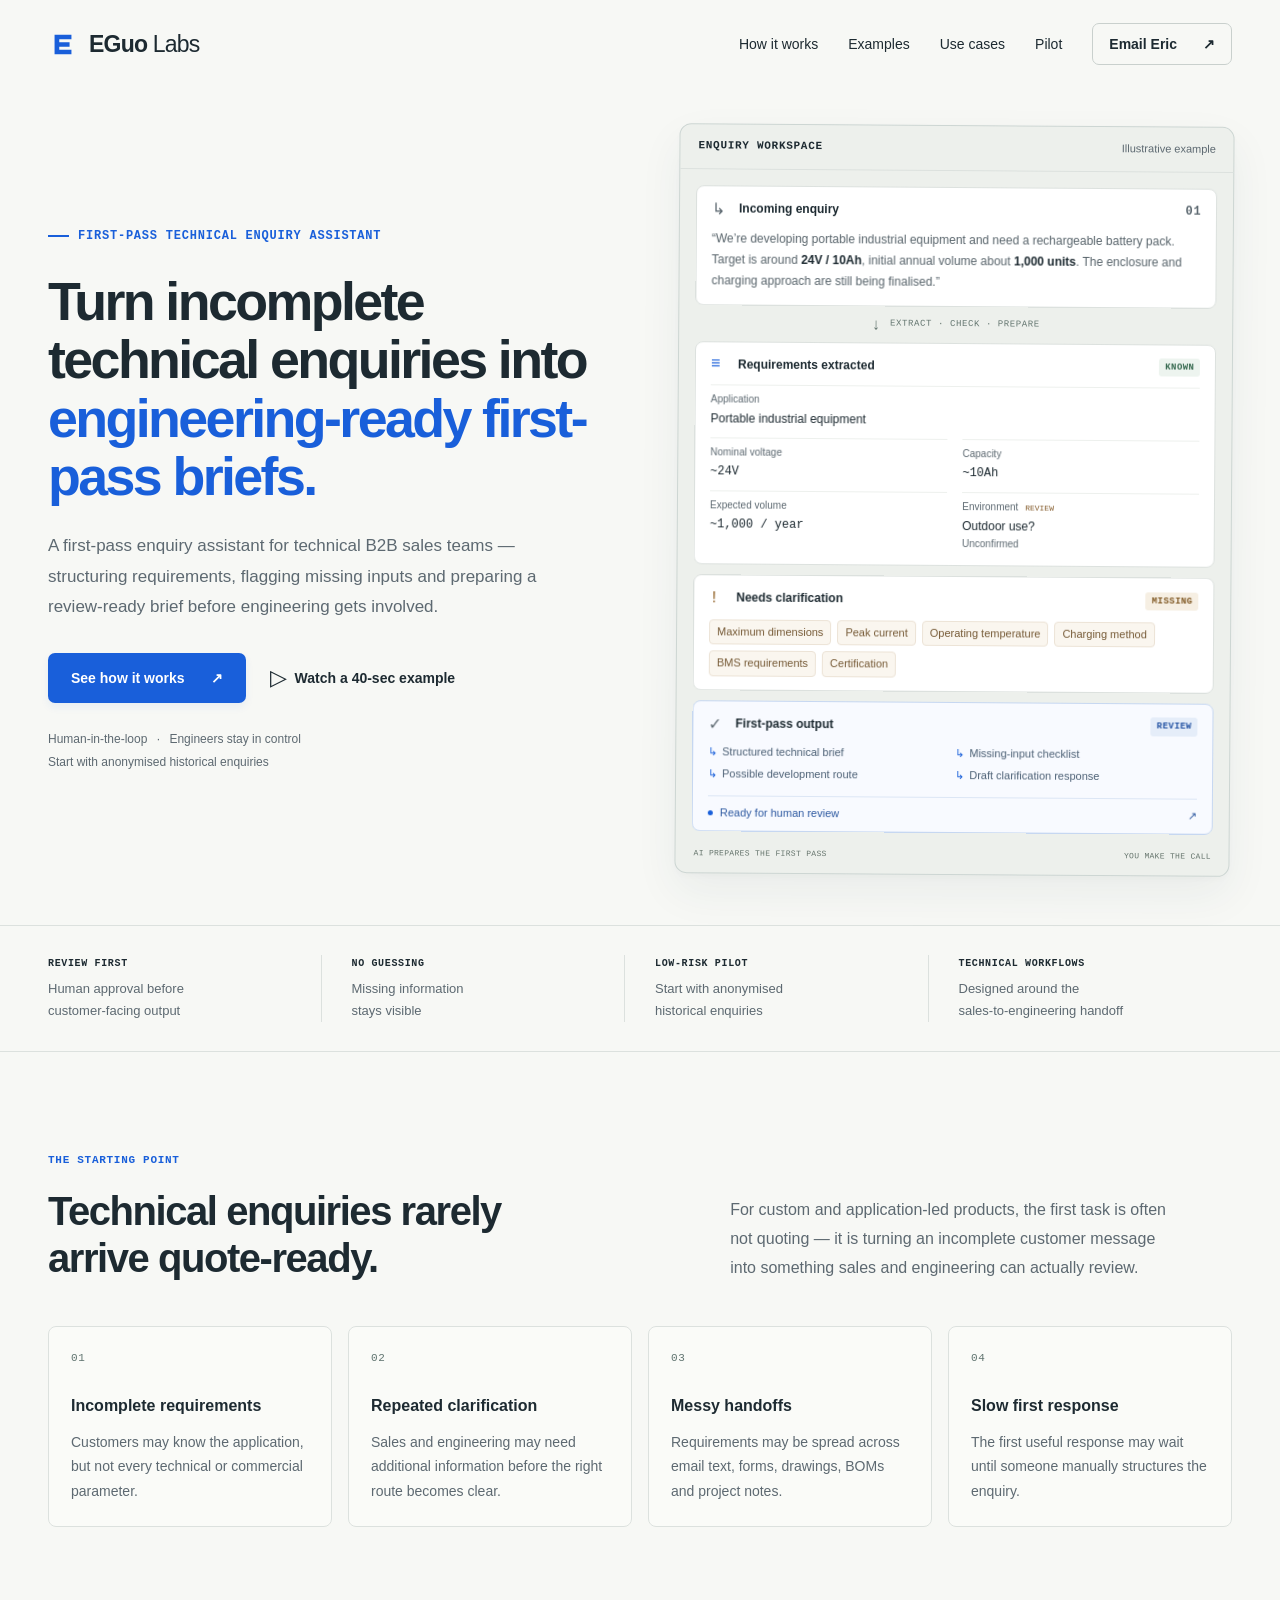
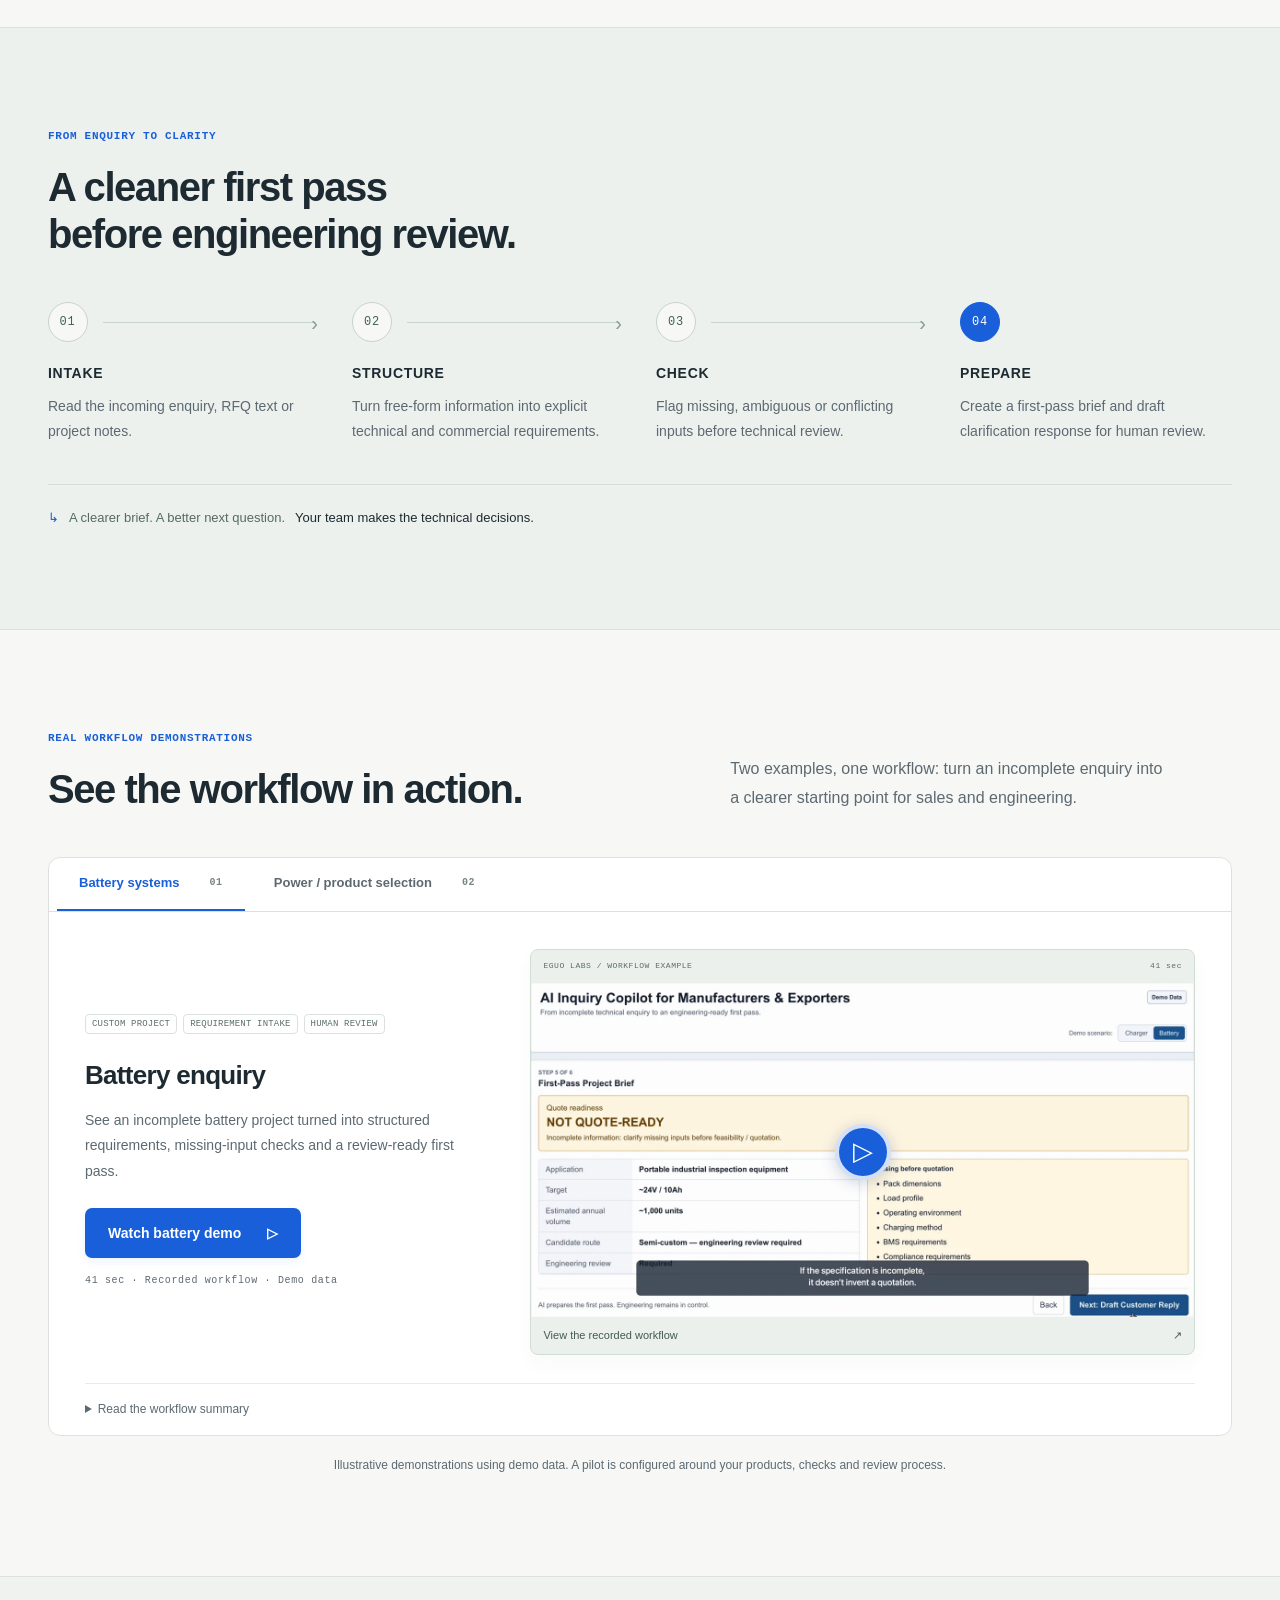
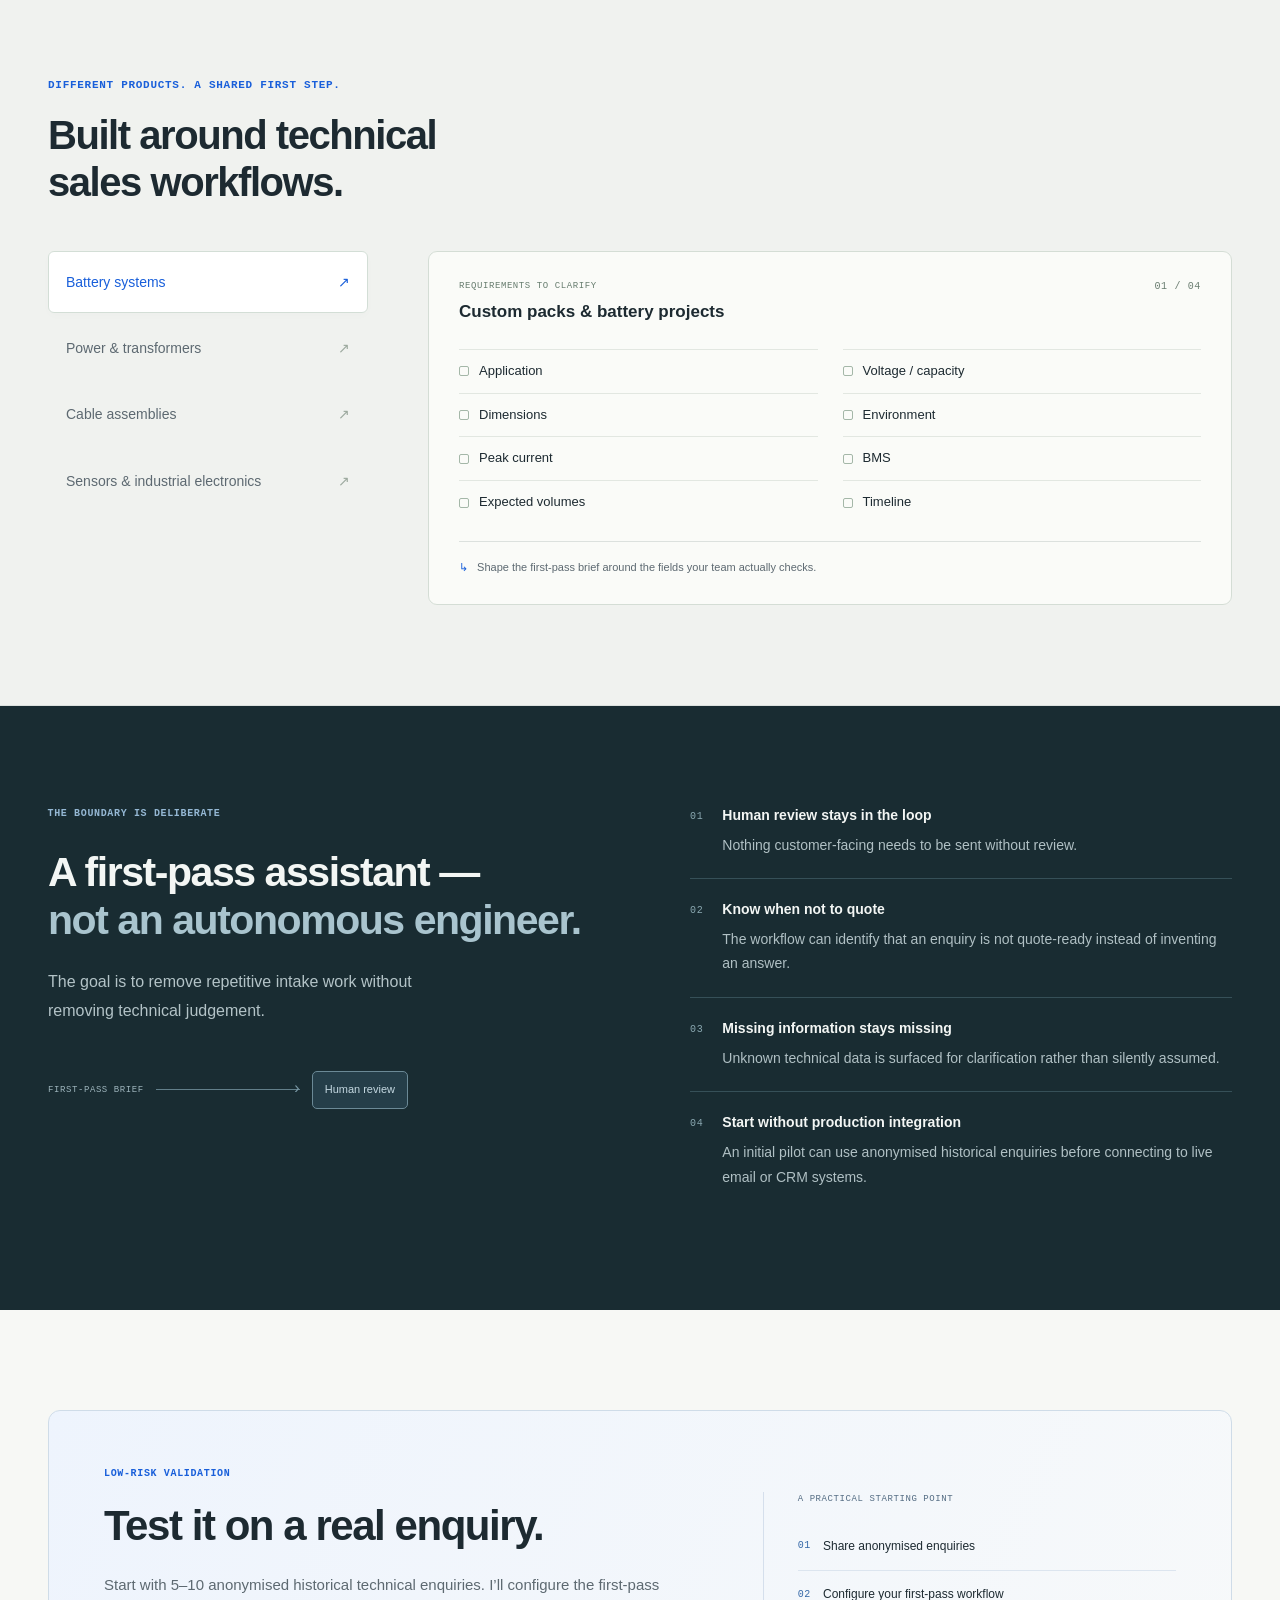
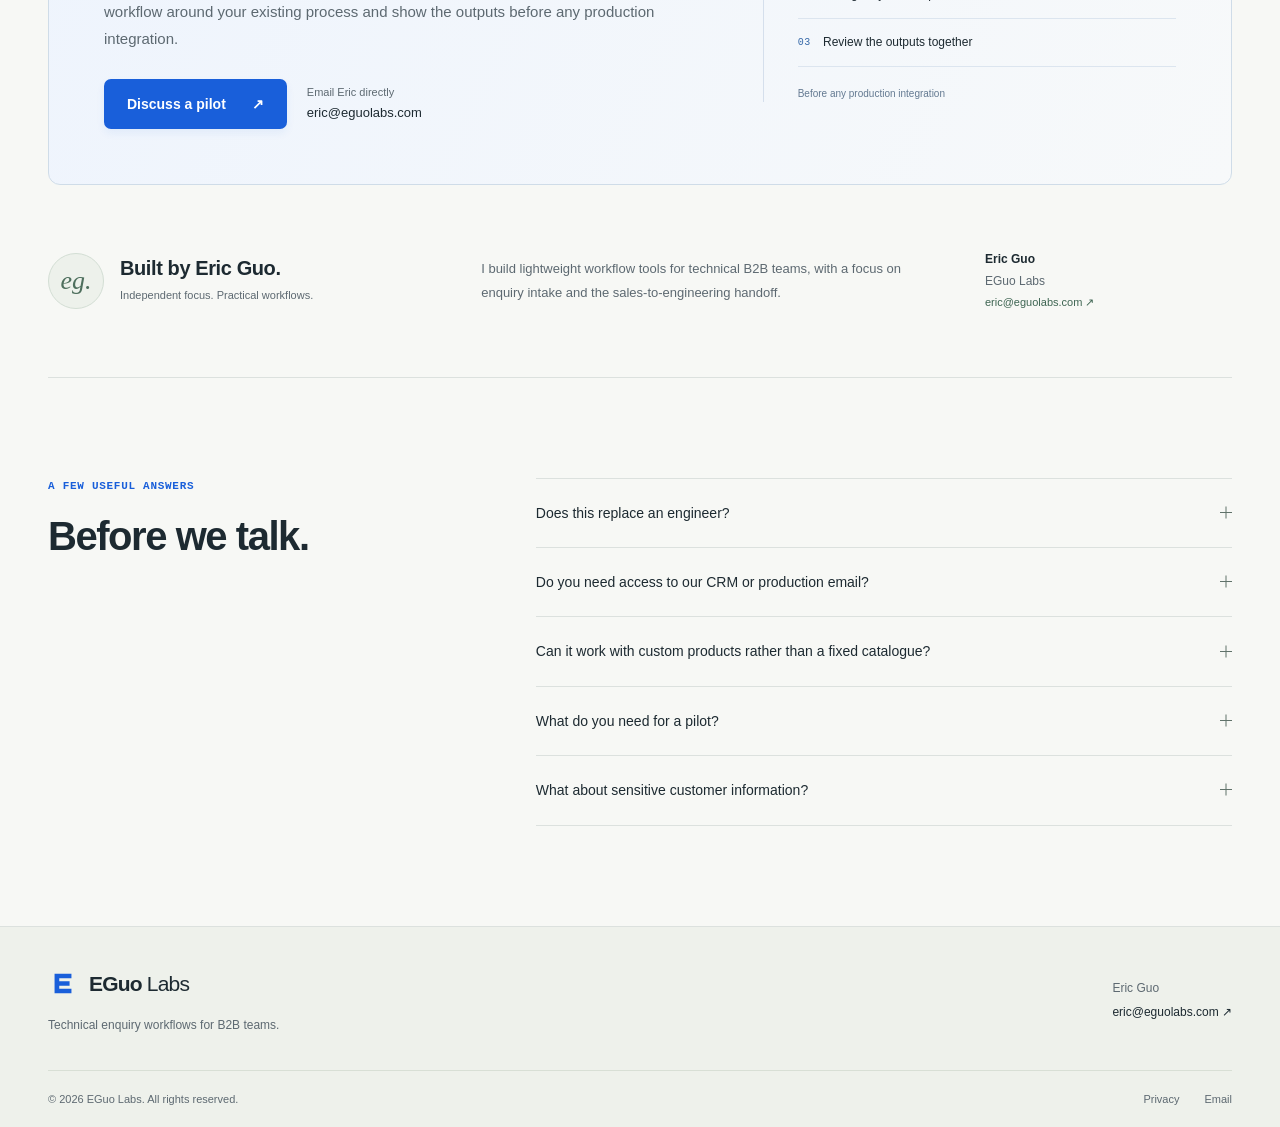
==== index.html @ 85c35199 "EGuo Labs" ====
<!doctype html>
<html lang="en-GB">
<head>
<meta charset="utf-8"><meta name="viewport" content="width=device-width, initial-scale=1">
<title>EGuo Labs | Technical Enquiry Assistant</title>
<meta name="description" content="Turn incomplete technical enquiries into structured, engineering-ready briefs. EGuo Labs helps technical sales teams identify missing inputs and prepare the first response before engineering review.">
<link rel="canonical" href="https://eguolabs.com/">
<meta property="og:type" content="website"><meta property="og:locale" content="en_GB"><meta property="og:site_name" content="EGuo Labs"><meta property="og:title" content="EGuo Labs | Technical Enquiry Assistant"><meta property="og:description" content="Turn incomplete technical enquiries into structured, engineering-ready briefs. A clearer first pass, with engineers in control."><meta property="og:url" content="https://eguolabs.com/">
<meta name="theme-color" content="#f7f8f5"><link rel="icon" href="favicon.svg" type="image/svg+xml"><link rel="stylesheet" href="styles.css"><script src="script.js" defer></script>
</head>
<body>
<a class="skip-link" href="#main">Skip to content</a>
<header class="site-header"><div class="container header-inner"><a class="brand" href="./" aria-label="EGuo Labs home"><svg viewBox="0 0 32 32" aria-hidden="true"><path d="M7 6h18v5H12v3h11v5H12v3h13v5H7z"/></svg><span>EGuo<span class="brand-light"> Labs</span></span></a><button class="menu-toggle" aria-expanded="false" aria-controls="main-nav">Menu <span aria-hidden="true">＋</span></button><nav id="main-nav" aria-label="Main navigation"><a href="#how-it-works">How it works</a><a href="#examples">Examples</a><a href="#use-cases">Use cases</a><a href="#pilot">Pilot</a><a class="button button-small button-outline" href="mailto:eric@eguolabs.com?subject=EGuo%20Labs%20enquiry">Email Eric <span aria-hidden="true">↗</span></a></nav></div></header>
<main id="main">
<section class="hero container" aria-labelledby="hero-title"><div class="hero-copy"><p class="eyebrow"><span class="blue-line"></span> First-pass technical enquiry assistant</p><h1 id="hero-title">Turn incomplete technical enquiries into <span>engineering-ready first-pass briefs.</span></h1><p class="hero-description">A first-pass enquiry assistant for technical B2B sales teams — structuring requirements, flagging missing inputs and preparing a review-ready brief before engineering gets involved.</p><div class="hero-actions"><a class="button button-primary" href="#how-it-works">See how it works <span aria-hidden="true">↗</span></a><a class="text-button" href="#examples"><span class="play-small" aria-hidden="true">▷</span> Watch a 40-sec example</a></div><p class="hero-trust">Human-in-the-loop <span>·</span> Engineers stay in control<br>Start with anonymised historical enquiries</p></div>
<div class="workflow-preview" aria-label="Illustrative battery enquiry workflow"><div class="preview-top"><span class="mono">ENQUIRY WORKSPACE</span><span class="example-label">Illustrative example</span></div><div class="preview-body"><div class="incoming sequence"><div class="card-label"><span class="step-icon" aria-hidden="true">↳</span><span>Incoming enquiry</span><span class="mono muted">01</span></div><blockquote>“We’re developing portable industrial equipment and need a rechargeable battery pack. Target is around <strong>24V / 10Ah</strong>, initial annual volume about <strong>1,000 units</strong>. The enclosure and charging approach are still being finalised.”</blockquote></div><div class="connector" aria-hidden="true"><span>↓</span><span class="mono">EXTRACT · CHECK · PREPARE</span></div><div class="requirements sequence"><div class="card-label"><span class="step-icon blue" aria-hidden="true">≡</span><span>Requirements extracted</span><span class="chip known">Known</span></div><dl class="requirement-grid"><div class="full"><dt>Application</dt><dd>Portable industrial equipment</dd></div><div><dt>Nominal voltage</dt><dd class="data">~24V</dd></div><div><dt>Capacity</dt><dd class="data">~10Ah</dd></div><div><dt>Expected volume</dt><dd class="data">~1,000 / year</dd></div><div><dt>Environment <span class="review-label">REVIEW</span></dt><dd>Outdoor use? <small>Unconfirmed</small></dd></div></dl></div><div class="clarification sequence"><div class="card-label"><span class="step-icon amber" aria-hidden="true">!</span><span>Needs clarification</span><span class="chip missing">Missing</span></div><ul class="missing-tags"><li>Maximum dimensions</li><li>Peak current</li><li>Operating temperature</li><li>Charging method</li><li>BMS requirements</li><li>Certification</li></ul></div><div class="output sequence"><div class="card-label"><span class="step-icon" aria-hidden="true">✓</span><span>First-pass output</span><span class="chip">Review</span></div><ul><li>Structured technical brief</li><li>Missing-input checklist</li><li>Possible development route</li><li>Draft clarification response</li></ul><div class="output-bottom"><span class="status-dot" aria-hidden="true"></span> Ready for human review <span aria-hidden="true">↗</span></div></div></div><div class="preview-bottom mono"><span>AI PREPARES THE FIRST PASS</span><span>YOU MAKE THE CALL</span></div></div>
</section>
<div class="principles"><div class="container principles-grid"><div><p class="micro">Review first</p><p>Human approval before<br>customer-facing output</p></div><div><p class="micro">No guessing</p><p>Missing information<br>stays visible</p></div><div><p class="micro">Low-risk pilot</p><p>Start with anonymised<br>historical enquiries</p></div><div><p class="micro">Technical workflows</p><p>Designed around the<br>sales-to-engineering handoff</p></div></div></div>

<section class="section container" aria-labelledby="problem-title"><div class="section-heading split-heading reveal"><div><p class="eyebrow">The starting point</p><h2 id="problem-title">Technical enquiries rarely<br>arrive quote-ready.</h2></div><p>For custom and application-led products, the first task is often not quoting — it is turning an incomplete customer message into something sales and engineering can actually review.</p></div><div class="problem-grid reveal"><article class="problem-card"><span class="corner-number mono">01</span><h3>Incomplete requirements</h3><p>Customers may know the application, but not every technical or commercial parameter.</p></article><article class="problem-card"><span class="corner-number mono">02</span><h3>Repeated clarification</h3><p>Sales and engineering may need additional information before the right route becomes clear.</p></article><article class="problem-card"><span class="corner-number mono">03</span><h3>Messy handoffs</h3><p>Requirements may be spread across email text, forms, drawings, BOMs and project notes.</p></article><article class="problem-card"><span class="corner-number mono">04</span><h3>Slow first response</h3><p>The first useful response may wait until someone manually structures the enquiry.</p></article></div></section>
<section class="workflow-section section" id="how-it-works" aria-labelledby="workflow-title"><div class="container"><div class="section-heading reveal"><p class="eyebrow">From enquiry to clarity</p><h2 id="workflow-title">A cleaner first pass<br>before engineering review.</h2></div><ol class="steps reveal"><li><div class="step-track"><span class="step-number mono">01</span><span class="step-line" aria-hidden="true"></span></div><h3>Intake</h3><p>Read the incoming enquiry, RFQ text or project notes.</p></li><li><div class="step-track"><span class="step-number mono">02</span><span class="step-line" aria-hidden="true"></span></div><h3>Structure</h3><p>Turn free-form information into explicit technical and commercial requirements.</p></li><li><div class="step-track"><span class="step-number mono">03</span><span class="step-line" aria-hidden="true"></span></div><h3>Check</h3><p>Flag missing, ambiguous or conflicting inputs before technical review.</p></li><li><div class="step-track"><span class="step-number mono">04</span><span class="step-line" aria-hidden="true"></span></div><h3>Prepare</h3><p>Create a first-pass brief and draft clarification response for human review.</p></li></ol><div class="handoff-note"><span aria-hidden="true">↳</span> A clearer brief. A better next question. <strong>Your team makes the technical decisions.</strong></div></div></section>
<section class="section container" id="examples" aria-labelledby="examples-title"><div class="section-heading split-heading reveal"><div><p class="eyebrow">Real workflow demonstrations</p><h2 id="examples-title">See the workflow in action.</h2></div><p>Two examples, one workflow: turn an incomplete enquiry into a clearer starting point for sales and engineering.</p></div>
<div class="demo-switcher reveal" data-tabs><div class="tab-list demo-tabs" role="tablist" aria-label="Workflow examples"><button id="demo-battery-tab" role="tab" aria-selected="true" aria-controls="demo-battery">Battery systems <span class="mono">01</span></button><button id="demo-power-tab" role="tab" aria-selected="false" aria-controls="demo-power" tabindex="-1">Power / product selection <span class="mono">02</span></button></div>
<div class="demo-panel" id="demo-battery" role="tabpanel" aria-labelledby="demo-battery-tab" tabindex="0" ><div class="demo-copy"><div class="metadata"><span>Custom project</span><span>Requirement intake</span><span>Human review</span></div><h3>Battery enquiry</h3><p>See an incomplete battery project turned into structured requirements, missing-input checks and a review-ready first pass.</p><a class="button button-primary video-trigger" href="assets/videos/battery-demo.mp4" data-video="battery-demo" data-title="Battery enquiry" data-summary="battery-summary" data-modal-description="Incomplete specifications remain visible and the enquiry stays not quote-ready until the required inputs are clarified. Candidate routes remain subject to engineering review.">Watch battery demo<span aria-hidden="true">▷</span></a><p class="demo-duration mono">41 sec · Recorded workflow · Demo data</p></div><a class="demo-image video-trigger" href="assets/videos/battery-demo.mp4" data-video="battery-demo" data-title="Battery enquiry" data-summary="battery-summary" data-modal-description="Incomplete specifications remain visible and the enquiry stays not quote-ready until the required inputs are clarified. Candidate routes remain subject to engineering review." aria-label="Play battery enquiry"><div class="demo-image-top mono"><span>EGUO LABS / WORKFLOW EXAMPLE</span><span>41 sec</span></div><img src="assets/images/battery-demo-poster.webp" alt="Battery first-pass brief showing not quote-ready status and missing requirements" width="1440" height="726" loading="lazy"><span class="play-overlay" aria-hidden="true">▷</span><span class="watch-caption">View the recorded workflow <span aria-hidden="true">↗</span></span></a><details class="demo-summary"><summary>Read the workflow summary</summary><p id="battery-summary">An incomplete 24V / 10Ah enquiry becomes a first-pass project brief. Dimensions, load profile, environment, charging, BMS and compliance remain open questions. Candidate development routes require engineering review; incomplete specifications are marked not quote-ready.</p></details></div><div class="demo-panel" id="demo-power" role="tabpanel" aria-labelledby="demo-power-tab" tabindex="0" hidden><div class="demo-copy"><div class="metadata"><span>Product selection</span><span>Spec check</span><span>Draft response</span></div><h3>Power / product-selection enquiry</h3><p>See requirements extracted from an incoming enquiry, missing specifications identified, suitable product directions surfaced and a first response prepared for review.</p><a class="button button-primary video-trigger" href="assets/videos/charger-demo.mp4" data-video="charger-demo" data-title="Power / product-selection enquiry" data-summary="power-summary">Watch power demo<span aria-hidden="true">▷</span></a><p class="demo-duration mono">39 sec · Recorded workflow · Demo data</p></div><a class="demo-image video-trigger" href="assets/videos/charger-demo.mp4" data-video="charger-demo" data-title="Power / product-selection enquiry" data-summary="power-summary" aria-label="Play power / product-selection enquiry"><div class="demo-image-top mono"><span>EGUO LABS / WORKFLOW EXAMPLE</span><span>39 sec</span></div><img src="assets/images/charger-demo-poster.webp" alt="Power enquiry alongside extracted requirements and missing specifications" width="1440" height="810" loading="lazy"><span class="play-overlay" aria-hidden="true">▷</span><span class="watch-caption">View the recorded workflow <span aria-hidden="true">↗</span></span></a><details class="demo-summary"><summary>Read the workflow summary</summary><p id="power-summary">An illustrative charger enquiry is structured into requirements. Missing certification, delivery and colour specifications are highlighted, and plug type needs confirmation. Candidate products show matches and caveats before a draft response is prepared for review.</p></details></div></div><p class="section-footnote">Illustrative demonstrations using demo data. A pilot is configured around your products, checks and review process.</p></section>
<section class="use-case-section section" id="use-cases" aria-labelledby="use-cases-title"><div class="container"><div class="section-heading reveal"><p class="eyebrow">Different products. A shared first step.</p><h2 id="use-cases-title">Built around technical<br>sales workflows.</h2></div><div class="use-cases reveal" data-tabs><div class="tab-list industry-tabs" role="tablist" aria-label="Industry use cases" aria-orientation="vertical"><button id="industry-battery-tab" role="tab" aria-selected="true" aria-controls="industry-battery" tabindex="0"><span>Battery systems</span><span aria-hidden="true">↗</span></button><button id="industry-power-tab" role="tab" aria-selected="false" aria-controls="industry-power" tabindex="-1"><span>Power & transformers</span><span aria-hidden="true">↗</span></button><button id="industry-cable-tab" role="tab" aria-selected="false" aria-controls="industry-cable" tabindex="-1"><span>Cable assemblies</span><span aria-hidden="true">↗</span></button><button id="industry-sensor-tab" role="tab" aria-selected="false" aria-controls="industry-sensor" tabindex="-1"><span>Sensors & industrial electronics</span><span aria-hidden="true">↗</span></button></div><div class="parameter-panels"><div class="parameter-panel" id="industry-battery" role="tabpanel" aria-labelledby="industry-battery-tab" tabindex="0" ><div class="parameter-top"><div><p class="micro">Requirements to clarify</p><h3>Custom packs & battery projects</h3></div><span class="parameter-count mono">01 / 04</span></div><ul class="parameter-grid"><li><span class="field-box" aria-hidden="true"></span>Application</li><li><span class="field-box" aria-hidden="true"></span>Voltage / capacity</li><li><span class="field-box" aria-hidden="true"></span>Dimensions</li><li><span class="field-box" aria-hidden="true"></span>Environment</li><li><span class="field-box" aria-hidden="true"></span>Peak current</li><li><span class="field-box" aria-hidden="true"></span>BMS</li><li><span class="field-box" aria-hidden="true"></span>Expected volumes</li><li><span class="field-box" aria-hidden="true"></span>Timeline</li></ul><p class="parameter-note"><span aria-hidden="true">↳</span> Shape the first-pass brief around the fields your team actually checks.</p></div><div class="parameter-panel" id="industry-power" role="tabpanel" aria-labelledby="industry-power-tab" tabindex="0" hidden><div class="parameter-top"><div><p class="micro">Requirements to clarify</p><h3>Power supplies & transformer enquiries</h3></div><span class="parameter-count mono">02 / 04</span></div><ul class="parameter-grid"><li><span class="field-box" aria-hidden="true"></span>Input / output voltage</li><li><span class="field-box" aria-hidden="true"></span>Rating</li><li><span class="field-box" aria-hidden="true"></span>Load</li><li><span class="field-box" aria-hidden="true"></span>Duty</li><li><span class="field-box" aria-hidden="true"></span>Frequency</li><li><span class="field-box" aria-hidden="true"></span>Mounting</li><li><span class="field-box" aria-hidden="true"></span>Enclosure</li><li><span class="field-box" aria-hidden="true"></span>Compliance</li><li><span class="field-box" aria-hidden="true"></span>Quantity</li></ul><p class="parameter-note"><span aria-hidden="true">↳</span> Shape the first-pass brief around the fields your team actually checks.</p></div><div class="parameter-panel" id="industry-cable" role="tabpanel" aria-labelledby="industry-cable-tab" tabindex="0" hidden><div class="parameter-top"><div><p class="micro">Requirements to clarify</p><h3>Cable assemblies & interconnect</h3></div><span class="parameter-count mono">03 / 04</span></div><ul class="parameter-grid"><li><span class="field-box" aria-hidden="true"></span>Connector</li><li><span class="field-box" aria-hidden="true"></span>Cable / wire specification</li><li><span class="field-box" aria-hidden="true"></span>Drawing / BOM</li><li><span class="field-box" aria-hidden="true"></span>Lengths</li><li><span class="field-box" aria-hidden="true"></span>Environment</li><li><span class="field-box" aria-hidden="true"></span>Quantity</li><li><span class="field-box" aria-hidden="true"></span>Alternatives</li><li><span class="field-box" aria-hidden="true"></span>Approvals</li></ul><p class="parameter-note"><span aria-hidden="true">↳</span> Shape the first-pass brief around the fields your team actually checks.</p></div><div class="parameter-panel" id="industry-sensor" role="tabpanel" aria-labelledby="industry-sensor-tab" tabindex="0" hidden><div class="parameter-top"><div><p class="micro">Requirements to clarify</p><h3>Application-led electronic components</h3></div><span class="parameter-count mono">04 / 04</span></div><ul class="parameter-grid"><li><span class="field-box" aria-hidden="true"></span>Application</li><li><span class="field-box" aria-hidden="true"></span>Operating range</li><li><span class="field-box" aria-hidden="true"></span>Mounting</li><li><span class="field-box" aria-hidden="true"></span>Environment</li><li><span class="field-box" aria-hidden="true"></span>Interface</li><li><span class="field-box" aria-hidden="true"></span>Accuracy / tolerance</li><li><span class="field-box" aria-hidden="true"></span>Certification</li><li><span class="field-box" aria-hidden="true"></span>Quantity</li></ul><p class="parameter-note"><span aria-hidden="true">↳</span> Shape the first-pass brief around the fields your team actually checks.</p></div></div></div></div></section>
<section class="human-section section" aria-labelledby="human-title"><div class="container human-grid"><div class="human-heading reveal"><p class="eyebrow">The boundary is deliberate</p><h2 id="human-title">A first-pass assistant —<br><span>not an autonomous engineer.</span></h2><p>The goal is to remove repetitive intake work without removing technical judgement.</p><div class="review-gate"><span class="mono">FIRST-PASS BRIEF</span><span class="gate-line" aria-hidden="true"></span><span class="gate-tag">Human review</span></div></div><div class="human-points reveal"><article><span class="mono">01</span><div><h3>Human review stays in the loop</h3><p>Nothing customer-facing needs to be sent without review.</p></div></article><article><span class="mono">02</span><div><h3>Know when not to quote</h3><p>The workflow can identify that an enquiry is not quote-ready instead of inventing an answer.</p></div></article><article><span class="mono">03</span><div><h3>Missing information stays missing</h3><p>Unknown technical data is surfaced for clarification rather than silently assumed.</p></div></article><article><span class="mono">04</span><div><h3>Start without production integration</h3><p>An initial pilot can use anonymised historical enquiries before connecting to live email or CRM systems.</p></div></article></div></div></section>
<section class="section container pilot-section" id="pilot" aria-labelledby="pilot-title"><div class="pilot-card reveal"><div><p class="eyebrow">Low-risk validation</p><h2 id="pilot-title">Test it on a real enquiry.</h2><p>Start with 5–10 anonymised historical technical enquiries. I’ll configure the first-pass workflow around your existing process and show the outputs before any production integration.</p><div class="pilot-actions"><a class="button button-primary" href="mailto:eric@eguolabs.com?subject=Pilot%20enquiry%20%E2%80%94%20EGuo%20Labs&amp;body=Hi%20Eric%2C%0D%0A%0D%0AI%27m%20interested%20in%20testing%20the%20enquiry%20workflow%20on%20a%20few%20historical%20enquiries.">Discuss a pilot <span aria-hidden="true">↗</span></a><div><span>Email Eric directly</span><a href="mailto:eric@eguolabs.com">eric@eguolabs.com</a></div></div></div><div class="pilot-process" aria-label="Pilot process"><p class="micro">A practical starting point</p><ol><li><span class="mono">01</span> Share anonymised enquiries</li><li><span class="mono">02</span> Configure your first-pass workflow</li><li><span class="mono">03</span> Review the outputs together</li></ol><span class="pilot-note">Before any production integration</span></div></div></section>
<section class="about-section container" aria-labelledby="about-title"><div class="about-label"><span class="signature-mark" aria-hidden="true">eg.</span><div><h2 id="about-title">Built by Eric Guo.</h2><p>Independent focus. Practical workflows.</p></div></div><p>I build lightweight workflow tools for technical B2B teams, with a focus on enquiry intake and the sales-to-engineering handoff.</p><address><strong>Eric Guo</strong><span>EGuo Labs</span><a href="mailto:eric@eguolabs.com">eric@eguolabs.com <span aria-hidden="true">↗</span></a></address></section>
<section class="section container faq-section" aria-labelledby="faq-title"><div class="section-heading"><p class="eyebrow">A few useful answers</p><h2 id="faq-title">Before we talk.</h2></div><div class="faq-list"><details class="faq-item"><summary>Does this replace an engineer?<span class="faq-plus" aria-hidden="true"></span></summary><p>No. It prepares the first pass — structuring the enquiry, identifying missing inputs and drafting the next response. Technical judgement stays with the team.</p></details><details class="faq-item"><summary>Do you need access to our CRM or production email?<span class="faq-plus" aria-hidden="true"></span></summary><p>Not for an initial pilot. Validation can start with anonymised historical enquiries.</p></details><details class="faq-item"><summary>Can it work with custom products rather than a fixed catalogue?<span class="faq-plus" aria-hidden="true"></span></summary><p>Yes. The output does not need to be a SKU match. It can identify a likely route, highlight missing requirements and prepare the enquiry for engineering review.</p></details><details class="faq-item"><summary>What do you need for a pilot?<span class="faq-plus" aria-hidden="true"></span></summary><p>A small set of representative historical enquiries, the fields or rules your team normally checks, and enough product or process information to model the first-pass workflow.</p></details><details class="faq-item"><summary>What about sensitive customer information?<span class="faq-plus" aria-hidden="true"></span></summary><p>Initial validation can use anonymised enquiries. Data handling and integration requirements should be agreed before any live deployment.</p></details></div></section>
</main>
<footer class="site-footer"><div class="container"><div class="footer-main"><div><a class="brand" href="./"><svg viewBox="0 0 32 32" aria-hidden="true"><path d="M7 6h18v5H12v3h11v5H12v3h13v5H7z"/></svg><span>EGuo<span class="brand-light"> Labs</span></span></a><p>Technical enquiry workflows for B2B teams.</p></div><div class="footer-contact"><span>Eric Guo</span><a href="mailto:eric@eguolabs.com">eric@eguolabs.com <span aria-hidden="true">↗</span></a></div></div><div class="footer-bottom"><span>© 2026 EGuo Labs. All rights reserved.</span><div><a href="privacy.html">Privacy</a><a href="mailto:eric@eguolabs.com">Email</a></div></div></div></footer>
<dialog id="video-modal" aria-labelledby="video-title" aria-describedby="video-description"><div class="modal-shell"><div class="modal-header"><div><p class="micro">EGuo Labs / Workflow example</p><h2 id="video-title">Workflow demonstration</h2></div><button class="modal-close" type="button" aria-label="Close video" autofocus>×</button></div><video id="demo-video" controls playsinline preload="none" aria-label="Workflow demonstration"></video><div class="modal-caption"><p id="video-description"></p><a id="video-fallback" href="assets/videos/battery-demo.mp4">Open video directly <span aria-hidden="true">↗</span></a><p id="video-error" role="status" hidden>The video could not load. Please use the direct video link or try again.</p></div></div></dialog>
</body></html>
---- styles.css ----
:root{--paper:#f7f8f5;--white:#fff;--ink:#1d2a31;--muted:#5d6971;--line:#dce1de;--blue:#195fda;--pale-blue:#edf3ff;--mono:ui-monospace,SFMono-Regular,Consolas,monospace;--radius:12px}*{box-sizing:border-box}html{scroll-behavior:smooth;scroll-padding-top:104px}body{margin:0;background:var(--paper);color:var(--ink);font-family:-apple-system,BlinkMacSystemFont,"Segoe UI",Helvetica,Arial,sans-serif;font-size:16px;line-height:1.6;-webkit-font-smoothing:antialiased}button,a{-webkit-tap-highlight-color:transparent}button{font:inherit}a{color:inherit;text-decoration:none}button{cursor:pointer}img,video{display:block;max-width:100%}button,a,summary{touch-action:manipulation}a:focus-visible,button:focus-visible,summary:focus-visible,video:focus-visible,[tabindex]:focus-visible{outline:3px solid var(--blue);outline-offset:5px}button:disabled{cursor:default}[hidden]{display:none!important}.container{width:min(1240px,calc(100% - 96px));margin-inline:auto}.mono,.micro,.eyebrow{font-family:var(--mono);font-size:12px;letter-spacing:.065em}.micro,.eyebrow{text-transform:uppercase}.muted{color:var(--muted)}.site-header{position:sticky;top:0;z-index:20;border-bottom:1px solid transparent;background:rgba(247,248,245,.96);transition:border-color .2s,box-shadow .2s}.site-header.scrolled{border-color:var(--line);box-shadow:0 4px 20px #1d2a3105}.header-inner{min-height:88px;display:flex;align-items:center;justify-content:space-between;gap:24px}.brand{display:inline-flex;align-items:center;gap:11px;white-space:nowrap;font-size:23px;font-weight:720;letter-spacing:-.8px}.brand svg{width:30px;height:30px;fill:var(--blue)}.brand-light{font-weight:420}.site-header nav{display:flex;align-items:center;gap:30px;font-size:14px;font-weight:520}.site-header nav>a:not(.button):hover{color:var(--blue)}.button{display:inline-flex;justify-content:center;align-items:center;gap:26px;min-height:50px;padding:12px 22px;border-radius:7px;font-size:14px;font-weight:600;border:1px solid transparent;transition:background .2s,transform .2s,box-shadow .2s}.button:hover{transform:translateY(-2px)}.button-primary{background:var(--blue);color:white;box-shadow:0 4px 8px #195fda12}.button-primary:hover{background:#144fb7;box-shadow:0 6px 16px #195fda25}.button-outline{border-color:#c9d0cd;background:transparent}.button-outline:hover{background:white}.button-small{min-height:42px;padding:8px 16px}.menu-toggle{display:none}.hero{display:grid;grid-template-columns:1.02fr 1fr;gap:62px;align-items:center;padding-top:66px;padding-bottom:78px}.eyebrow{display:flex;align-items:center;gap:9px;color:var(--blue);font-weight:600;margin:0 0 26px}.blue-line{width:21px;height:2px;background:var(--blue);flex-shrink:0}h1{font-size:clamp(42px,4.2vw,60px);letter-spacing:-2.6px;line-height:1.085;font-weight:580;margin:0 0 26px}h1 span{color:var(--blue)}.hero-description{color:var(--muted);font-size:17px;line-height:1.8;max-width:500px;margin:0 0 30px}.hero-actions{display:flex;align-items:center;gap:24px;flex-wrap:wrap}.text-button{display:inline-flex;gap:8px;align-items:center;font-size:14px;font-weight:560;min-height:46px}.text-button:hover{color:var(--blue)}.play-small{font-size:22px}.hero-trust{font-size:12px;line-height:1.9;color:var(--muted);margin:25px 0 0}.hero-trust span{margin:0 6px}.workflow-preview{position:relative;border:1px solid #cdd6d3;border-radius:var(--radius);background:#edf0ec;box-shadow:0 18px 44px #263b4910,0 3px 6px #263b4905;transform:rotate(.4deg)}.preview-top,.preview-bottom{display:flex;align-items:center;justify-content:space-between;gap:10px;padding:13px 18px}.preview-top{border-bottom:1px solid var(--line)}.preview-top .mono{font-size:11px;font-weight:650}.example-label{font-size:11px;color:var(--muted)}.preview-body{padding:16px;display:grid;gap:10px}.incoming,.requirements,.clarification,.output{background:var(--white);border:1px solid var(--line);border-radius:8px;padding:13px 15px}.card-label{display:flex;align-items:center;gap:8px;font-size:12px;font-weight:650}.card-label>.mono,.card-label>.chip{margin-left:auto}.step-icon{font:16px var(--mono);width:19px;color:var(--muted)}.step-icon.blue{color:var(--blue)}.step-icon.amber{color:#906024}.incoming blockquote{font-size:12px;line-height:1.75;color:#57636a;margin:9px 0 0}.incoming strong{font-weight:600;color:var(--ink)}.connector{display:flex;align-items:center;gap:10px;justify-content:center;height:16px;color:#647670}.connector .mono{font-size:9px}.chip{font-family:var(--mono);font-size:9px;text-transform:uppercase;letter-spacing:.05em;padding:3px 6px;border-radius:3px;line-height:1.4;background:#e5edf9;color:#2453a3}.chip.known{background:#edf4ef;color:#376a50}.chip.missing{background:#f6efe3;color:#805924}.requirement-grid{display:grid;grid-template-columns:1fr 1fr;gap:9px 15px;margin:10px 0 0}.requirement-grid>div{border-top:1px solid #edf0ed;padding-top:6px}.requirement-grid .full{grid-column:1/-1}dt{font-size:10px;color:var(--muted)}dd{margin:2px 0 0;font-size:12px;font-weight:520}.data{font-family:var(--mono)}dd small{display:block;font-size:10px;color:var(--muted);font-weight:400}.review-label{font:8px var(--mono);color:#845b2b;margin-left:4px}.missing-tags{list-style:none;margin:11px 0 0;padding:0;display:flex;flex-wrap:wrap;gap:6px}.missing-tags li{font-size:10px;color:#755935;background:#faf6ef;border:1px solid #ece3d6;border-radius:4px;padding:3px 7px}.output{border-color:#c6d7f1;background:#f8faff;padding-bottom:0;overflow:hidden}.output ul{list-style:none;padding:0;margin:9px 0 12px;display:grid;grid-template-columns:1fr 1fr;gap:5px;font-size:10px;color:#4c6075}.output li:before{content:'↳';color:var(--blue);margin-right:5px}.output-bottom{display:flex;align-items:center;gap:7px;border-top:1px solid #dce6f5;padding:8px 0;font-size:10px;color:#2c58a0}.output-bottom>span:last-child{margin-left:auto}.status-dot{width:5px;height:5px;border-radius:50%;background:var(--blue)}.preview-bottom{padding-top:0;font-size:8px;letter-spacing:.04em;color:#65746c}.sequence{animation:sequence-in .8s both}.sequence:nth-child(3){animation-delay:.2s}.sequence:nth-child(4){animation-delay:.4s}.sequence:nth-child(5){animation-delay:.6s}@keyframes sequence-in{from{opacity:0;transform:translateY(10px)}to{opacity:1;transform:translateY(0)}}.principles{border-block:1px solid var(--line)}.principles-grid{display:grid;grid-template-columns:repeat(4,1fr);padding-block:29px;gap:30px}.principles-grid>div{border-right:1px solid var(--line);padding-right:20px}.principles-grid>div:last-child{border:0}.principles p{margin:0;color:var(--muted);font-size:13px;line-height:1.7}.principles .micro{color:var(--ink);font-size:10px;font-weight:650;margin-bottom:6px}.skip-link{position:fixed;top:-80px;left:20px;background:var(--ink);color:white;padding:12px 18px;z-index:100}.skip-link:focus{top:10px}
@media(min-width:1500px){.hero{padding-block:84px 96px}}@media(max-width:1100px){.container{width:calc(100% - 64px)}.hero{gap:32px}h1{font-size:48px}.site-header nav{gap:20px}.hero-actions{gap:10px}.hero .eyebrow{font-size:10px}}@media(max-width:800px){.container{width:calc(100% - 48px)}.hero{grid-template-columns:1fr;gap:42px;padding-block:48px 56px}.hero-copy{max-width:640px}h1{font-size:58px}.hero-description{max-width:590px}.workflow-preview{width:min(100%,580px);justify-self:center;transform:none}.site-header nav{gap:16px;font-size:12px}.brand{font-size:21px}.brand svg{width:26px}.header-inner{gap:16px;min-height:76px}.button-small{font-size:12px;padding-inline:12px;gap:10px}.principles-grid{grid-template-columns:1fr 1fr;gap:24px}.principles-grid>div:nth-child(2){border:0}}@media(max-width:600px){.container{width:calc(100% - 40px)}.header-inner{min-height:72px}.menu-toggle{display:flex;align-items:center;gap:10px;border:1px solid var(--line);background:transparent;border-radius:6px;min-height:42px;padding:8px 13px;font-size:13px}.site-header nav{display:none;position:absolute;top:71px;left:0;right:0;background:var(--paper);padding:20px;border-bottom:1px solid var(--line);box-shadow:0 15px 20px #1d2a310c}.site-header nav.is-open{display:flex;flex-direction:column;align-items:stretch}.site-header nav>a{font-size:15px;padding:10px}.hero{padding-top:35px;gap:35px}.hero .eyebrow{font-size:9px;letter-spacing:.01em;gap:7px;margin-bottom:23px}.hero .blue-line{width:15px}h1{font-size:43px;line-height:1.1;letter-spacing:-1.8px}.hero-description{font-size:16px;line-height:1.75}.hero-actions{gap:9px}.button{padding-inline:18px;gap:16px}.hero-trust{font-size:11px;margin-top:20px}.preview-body{padding:11px;gap:9px}.preview-top{padding:12px}.preview-top .mono{font-size:10px}.example-label{font-size:10px}.incoming,.requirements,.clarification,.output{padding-inline:11px}.incoming blockquote{font-size:12px}.card-label{font-size:12px}.output ul{font-size:10px;gap:8px 5px}.preview-bottom{padding:0 12px 12px;font-size:7px}.principles-grid{gap:22px 14px;padding-block:25px}.principles-grid>div{padding-right:10px}.principles p{font-size:12px}.principles .micro{font-size:9px}}
@media(prefers-reduced-motion:reduce){html{scroll-behavior:auto}*,*:before,*:after{animation:none!important;transition:none!important}}
.section{padding-block:100px}h2{font-size:40px;line-height:1.18;letter-spacing:-1.45px;font-weight:560;margin:0}h3{font-weight:600;line-height:1.35}.section-heading{margin-bottom:44px}.section-heading .eyebrow{margin-bottom:18px;font-size:11px}.split-heading{display:grid;grid-template-columns:1.2fr 1fr;gap:80px;align-items:end}.split-heading>p{max-width:440px;margin:0;color:var(--muted);font-size:16px;line-height:1.8}.problem-grid{display:grid;grid-template-columns:repeat(4,1fr);gap:16px}.problem-card{border:1px solid var(--line);border-radius:8px;padding:23px 22px;background:#fafbf8}.corner-number{display:block;color:#607470;font-size:11px;margin-bottom:27px}.problem-card h3{font-size:16px;margin:0 0 13px}.problem-card p{font-size:14px;line-height:1.75;color:var(--muted);margin:0}.workflow-section{background:#edf1ee;border-block:1px solid var(--line)}.steps{display:grid;grid-template-columns:repeat(4,1fr);gap:32px;list-style:none;padding:0;margin:0}.step-track{display:flex;align-items:center;gap:15px}.step-number{width:40px;height:40px;display:grid;place-items:center;border:1px solid #c5d2c9;border-radius:50%;font-size:12px;background:var(--paper);color:#406058;flex-shrink:0}.step-line{height:1px;background:#c8d4cc;position:relative;flex:1;margin-right:4px}.step-line:after{content:'›';position:absolute;right:-2px;top:-15px;color:#879d8c;font-size:20px}.steps li:last-child .step-number{background:var(--blue);color:#fff;border-color:var(--blue)}.steps li:last-child .step-line{display:none}.steps h3{font-size:14px;text-transform:uppercase;letter-spacing:.05em;margin:22px 0 11px}.steps p{font-size:14px;color:var(--muted);line-height:1.8;margin:0;max-width:250px}.handoff-note{border-top:1px solid #d5ded6;margin-top:40px;padding-top:23px;font-size:13px;color:#576b60;display:flex;flex-wrap:wrap;gap:5px 10px}.handoff-note>span{color:var(--blue)}.handoff-note strong{font-weight:500;color:var(--ink)}.demo-tabs{display:flex;gap:7px;border-bottom:1px solid var(--line);padding:0 0 0 8px}.demo-tabs button{border:0;border-bottom:2px solid transparent;padding:15px 22px;background:transparent;color:var(--muted);font-size:13px;font-weight:600;display:flex;align-items:center;gap:30px;min-height:50px}.demo-tabs .mono{font-size:10px;color:#77877d}.demo-tabs button[aria-selected=true]{color:var(--blue);border-bottom-color:var(--blue)}.demo-tabs button:hover{background:#edf2f7}.demo-switcher{border:1px solid var(--line);border-radius:var(--radius);background:white;overflow:clip}.demo-panel{display:grid;grid-template-columns:.85fr 1.4fr;gap:25px 42px;padding:37px 36px 0}.demo-copy{align-self:center;padding-block:8px}.metadata{display:flex;flex-wrap:wrap;gap:6px;margin-bottom:24px}.metadata span{font:9px var(--mono);text-transform:uppercase;letter-spacing:.02em;border:1px solid #dae1de;border-radius:4px;padding:4px 6px;color:#5b7065}.demo-copy h3{font-size:26px;letter-spacing:-.7px;margin:0 0 15px;font-weight:550}.demo-copy>p{font-size:14px;color:var(--muted);line-height:1.8;margin:0 0 24px}.demo-copy .demo-duration{font-size:10px;margin:14px 0 0}.demo-image{position:relative;display:flex;flex-direction:column;justify-content:center;align-self:center;border:1px solid #d2dcd7;border-radius:8px;background:#ecf0ed;box-shadow:0 9px 20px #19382908;overflow:hidden}.demo-image-top{font-size:8px;display:flex;justify-content:space-between;gap:10px;padding:10px 12px;color:#586e61}.demo-image img{width:100%;height:auto;object-fit:contain}.play-overlay{display:grid;place-items:center;position:absolute;left:50%;top:50%;transform:translate(-50%,-50%);width:56px;height:56px;border-radius:50%;background:var(--blue);color:white;border:4px solid #ffffffce;font-size:26px;box-shadow:0 3px 15px #122f6035;transition:transform .2s}.demo-image:hover .play-overlay{transform:translate(-50%,-50%) scale(1.07)}.watch-caption{display:flex;justify-content:space-between;padding:10px 12px;color:#435c50;font-size:11px}.demo-summary{grid-column:1/-1;border-top:1px solid #e8ece9;padding:13px 0;margin-top:3px;font-size:12px;color:var(--muted)}.demo-summary summary{cursor:pointer;padding-block:3px}.demo-summary p{line-height:1.8;max-width:880px;margin:12px 0}.section-footnote{font-size:12px;text-align:center;color:var(--muted);margin:20px 0 0}.use-case-section{background:#f0f2ef;border-block:1px solid var(--line)}.use-cases{display:grid;grid-template-columns:320px 1fr;gap:60px}.industry-tabs{display:flex;flex-direction:column;gap:4px}.industry-tabs button{display:flex;justify-content:space-between;gap:14px;text-align:left;padding:19px 17px;border:1px solid transparent;border-radius:6px;background:transparent;color:var(--muted);font-size:14px;min-height:62px}.industry-tabs button>span:last-child{color:#9ca99e}.industry-tabs button[aria-selected=true]{background:white;border-color:#d3ded6;color:var(--blue);box-shadow:0 3px 9px #263f2904}.industry-tabs button[aria-selected=true]>span:last-child{color:var(--blue)}.industry-tabs button:hover{background:#fafcf9}.parameter-panel{border:1px solid #d4ddd5;background:#fafbf8;border-radius:9px;padding:27px 30px}.parameter-top{display:flex;justify-content:space-between;gap:15px}.parameter-top .micro{font-size:9px;color:#667c6e;margin:0 0 8px}.parameter-top h3{font-size:17px;margin:0}.parameter-count{font-size:10px;color:#6a7d71;white-space:nowrap}.parameter-grid{display:grid;grid-template-columns:1fr 1fr;gap:0 25px;list-style:none;padding:0;margin:25px 0 17px}.parameter-grid li{display:flex;align-items:center;gap:10px;border-top:1px solid #e2e7e1;padding:11px 0;font-size:13px}.field-box{width:10px;height:10px;border:1px solid #a4b7a8;border-radius:2px;flex-shrink:0}.parameter-note{border-top:1px solid var(--line);padding-top:17px;margin:0;font-size:11px;color:var(--muted)}.parameter-note>span{color:var(--blue);margin-right:6px}.human-section{background:#192c32;color:#f3f6f4;position:relative;overflow:hidden}.human-grid{display:grid;grid-template-columns:1fr 1fr;gap:100px}.human-heading .eyebrow{color:#95b8d4;font-size:10px}.human-heading h2{font-size:41px}.human-heading h2 span{color:#a9c4ce}.human-heading>p:not(.eyebrow){font-size:16px;color:#b3c3c7;line-height:1.8;max-width:370px;margin:24px 0 0}.review-gate{display:flex;align-items:center;margin-top:45px;gap:12px;max-width:360px}.review-gate .mono{font-size:9px;color:#9db4bc;white-space:nowrap}.gate-line{height:1px;flex:1;background:#627f8a;position:relative}.gate-line:after{content:'›';position:absolute;right:0;top:-14px;color:#7b9aa7}.gate-tag{font-size:11px;border:1px solid #6b8996;border-radius:5px;padding:9px 12px;background:#253e49;color:#c4d8e1;white-space:nowrap}.human-points article{display:flex;gap:19px;padding:21px 0;border-top:1px solid #365058}.human-points article:first-child{padding-top:0;border:0}.human-points article>.mono{font-size:10px;color:#8aa8b1;padding-top:3px}.human-points h3{font-size:14px;margin:0 0 8px;font-weight:550}.human-points p{font-size:14px;line-height:1.75;color:#b0c0c4;margin:0}.pilot-section{padding-bottom:65px}.pilot-card{border:1px solid #cfdce8;background:linear-gradient(115deg,#eef4fd,#f7f9fa);border-radius:12px;padding:55px;display:grid;grid-template-columns:1.4fr 1fr;gap:80px;align-items:center}.pilot-card .eyebrow{font-size:10px;margin-bottom:19px}.pilot-card h2{font-size:42px}.pilot-card p:not(.eyebrow):not(.micro){font-size:15px;color:var(--muted);line-height:1.8;margin:20px 0 27px}.pilot-actions{display:flex;align-items:center;flex-wrap:wrap;gap:20px}.pilot-actions>div{display:flex;flex-direction:column;font-size:13px}.pilot-actions>div>span{font-size:11px;color:var(--muted);margin-bottom:2px}.pilot-actions>div>a:hover{color:var(--blue)}.pilot-process{border-left:1px solid #d5dfec;padding-left:34px}.pilot-process .micro{font-size:9px;color:#546c83;margin:0 0 16px}.pilot-process ol{list-style:none;padding:0;margin:0}.pilot-process li{display:flex;align-items:center;gap:12px;font-size:12px;padding:14px 0;border-bottom:1px solid #dce5ef}.pilot-process .mono{color:#3669a8;font-size:10px}.pilot-note{display:block;font-size:10px;color:#637991;margin-top:19px}.about-section{display:grid;grid-template-columns:1.1fr 1.3fr .7fr;gap:45px;align-items:center;padding-bottom:65px;border-bottom:1px solid var(--line)}.about-label{display:flex;align-items:center;gap:16px}.signature-mark{display:grid;place-items:center;width:56px;height:56px;border:1px solid #d3ded4;border-radius:50%;background:#edf1eb;font-family:Georgia,serif;font-size:26px;font-style:italic;color:#4e6f5d;flex-shrink:0}.about-label h2{font-size:20px;letter-spacing:-.4px}.about-label p{font-size:11px;color:var(--muted);margin:6px 0 0}.about-section>p{font-size:13px;color:var(--muted);line-height:1.8;margin:0}.about-section address{display:flex;flex-direction:column;font-size:12px;font-style:normal;color:var(--muted);gap:3px}.about-section address strong{color:var(--ink);font-weight:550}.about-section address a{font-size:11px;color:#3e6552;white-space:nowrap}.faq-section{display:grid;grid-template-columns:.8fr 1.4fr;gap:90px}.faq-item{border-bottom:1px solid var(--line)}.faq-item:first-child{border-top:1px solid var(--line)}.faq-item summary{display:flex;align-items:center;justify-content:space-between;gap:24px;list-style:none;font-size:14px;font-weight:530;padding:23px 0;cursor:pointer}.faq-item summary::-webkit-details-marker{display:none}.faq-plus{width:12px;height:12px;position:relative;flex-shrink:0}.faq-plus:before,.faq-plus:after{content:'';position:absolute;background:#60726a;width:12px;height:1px;top:5px;left:0}.faq-plus:after{transform:rotate(90deg);transition:transform .2s}.faq-item[open] .faq-plus:after{transform:rotate(0deg)}.faq-item summary:hover{color:var(--blue)}.faq-item p{color:var(--muted);font-size:14px;line-height:1.85;margin:0 25px 24px 0}.site-footer{border-top:1px solid var(--line);background:#eef1eb;padding-top:40px}.footer-main{display:flex;justify-content:space-between;gap:30px;align-items:center;padding-bottom:35px}.footer-main .brand{font-size:21px}.footer-main p{font-size:12px;color:var(--muted);margin:10px 0 0}.footer-contact{display:flex;flex-direction:column;gap:5px;font-size:12px;color:var(--muted)}.footer-contact>a{color:var(--ink)}.footer-bottom{display:flex;justify-content:space-between;gap:20px;border-top:1px solid #d8dfd5;padding:20px 0;font-size:11px;color:var(--muted)}.footer-bottom>div{display:flex;gap:25px}.site-footer a:hover{color:var(--blue)}dialog{width:min(1100px,calc(100% - 48px));max-width:none;max-height:calc(100dvh - 48px);border:1px solid #d2dcd9;border-radius:12px;padding:0;color:var(--ink);background:var(--paper);box-shadow:0 25px 100px #0006;overflow:auto}dialog::backdrop{background:#0b1720cc;backdrop-filter:blur(5px)}.modal-header{display:flex;align-items:center;justify-content:space-between;gap:20px;padding:18px 23px}.modal-header .micro{font-size:9px;color:var(--muted);margin:0 0 4px}.modal-header h2{font-size:20px;letter-spacing:-.4px}.modal-close{border:1px solid #cdd7d1;background:transparent;color:var(--ink);font-size:25px;border-radius:6px;width:44px;height:44px;flex-shrink:0}.modal-close:hover{background:white}#demo-video{width:100%;max-height:66dvh;background:#101a20;aspect-ratio:16/9;object-fit:contain}.modal-caption{padding:16px 23px;font-size:12px;color:var(--muted)}.modal-caption>p{margin:0 0 9px;line-height:1.7}.modal-caption a{text-decoration:underline;text-underline-offset:3px;color:var(--blue)}body.modal-open{overflow:hidden}.reveal.visible{animation:reveal-in .65s both}@keyframes reveal-in{from{opacity:.35;transform:translateY(12px)}to{opacity:1;transform:translateY(0)}}.privacy-main{max-width:780px;padding-block:55px 90px}.back-link{font-size:13px;color:var(--muted);display:inline-block;margin-bottom:48px}.privacy-main .eyebrow{font-size:11px;margin-bottom:18px}.privacy-main h1{font-size:60px}.privacy-intro{font-size:19px;color:var(--muted);margin-bottom:45px}.privacy-main section{margin-top:32px}.privacy-main h2{font-size:23px;letter-spacing:-.5px}.privacy-main section p{color:var(--muted);line-height:1.85;font-size:16px}.privacy-main section a{color:var(--blue);text-decoration:underline;text-underline-offset:3px}
@media(max-width:1100px){.section{padding-block:80px}.split-heading{gap:45px}h2{font-size:35px}.problem-card{padding:20px 16px}.demo-panel{padding:28px 25px 0;gap:25px}.demo-copy h3{font-size:24px}.metadata{gap:5px}.metadata span{font-size:8px}.use-cases{grid-template-columns:270px 1fr;gap:35px}.human-grid{gap:60px}.human-heading h2{font-size:36px}.pilot-card{padding:40px;gap:40px}.pilot-card h2{font-size:36px}.about-section{gap:25px;grid-template-columns:1.1fr 1.3fr}.about-section address{grid-column:2}.faq-section{gap:55px}}@media(max-width:800px){.section{padding-block:65px}.split-heading{grid-template-columns:1fr;gap:20px}.split-heading>p{max-width:620px}.section-heading{margin-bottom:32px}.problem-grid{grid-template-columns:repeat(2,1fr)}.problem-card{padding:24px}.corner-number{margin-bottom:20px}.steps{gap:22px}.steps p{font-size:13px}.demo-panel{grid-template-columns:1fr;padding:27px 26px 0;gap:22px}.demo-copy{padding:0}.demo-copy>p{max-width:600px}.metadata{margin-bottom:18px}.metadata span{font-size:9px}.demo-image{width:100%}.demo-image-top{font-size:10px}.watch-caption{font-size:12px}.use-cases{grid-template-columns:230px 1fr;gap:22px}.parameter-panel{padding:24px 20px}.parameter-grid{gap:0 16px}.parameter-grid li{font-size:12px}.industry-tabs button{font-size:13px;padding-inline:12px}.human-grid{gap:35px}.human-heading h2{font-size:31px}.review-gate{gap:8px}.review-gate .mono{font-size:8px}.gate-tag{font-size:10px;padding:8px}.pilot-card{grid-template-columns:1fr;gap:35px}.pilot-process{border-left:0;border-top:1px solid #d5dfec;padding:25px 0 0}.pilot-process ol{display:grid;grid-template-columns:repeat(3,1fr);gap:18px}.pilot-process li{align-items:flex-start;font-size:12px;padding-bottom:17px}.about-section{padding-bottom:50px}.faq-section{grid-template-columns:1fr;gap:0}}@media(max-width:600px){.section{padding-block:58px}h2{font-size:31px;letter-spacing:-1px}.split-heading{gap:18px}.split-heading>p{font-size:15px}.section-heading .eyebrow{font-size:9px;letter-spacing:.04em}.problem-grid{gap:12px}.problem-card{padding:18px 15px}.problem-card h3{font-size:14px}.problem-card p{font-size:12px;line-height:1.8}.corner-number{margin-bottom:18px}.steps{grid-template-columns:1fr;gap:0}.steps li{position:relative;padding:0 0 26px 60px;min-height:100px}.step-track{position:absolute;left:0;top:0;bottom:0;width:40px;display:flex;flex-direction:column;gap:0}.step-line{width:1px;height:auto;flex:1;margin:0}.step-line:after{display:none}.steps h3{margin:7px 0 9px}.steps p{font-size:14px;max-width:none}.steps li:last-child{padding-bottom:0}.handoff-note{font-size:12px;line-height:1.9;margin-top:26px;padding-top:20px}.demo-tabs{padding-left:0;gap:0}.demo-tabs button{flex:1;justify-content:center;text-align:left;font-size:11px;gap:9px;padding:14px 12px}.demo-tabs .mono{display:none}.demo-panel{padding:23px 18px 0;gap:22px}.demo-copy h3{font-size:24px}.metadata{gap:5px}.metadata span{font-size:8px}.demo-image-top{font-size:7px;padding:9px}.watch-caption{font-size:10px;padding:9px}.play-overlay{width:47px;height:47px;font-size:22px}.demo-summary{font-size:11px}.section-footnote{font-size:11px;text-align:left}.use-cases{grid-template-columns:1fr;gap:23px}.industry-tabs{flex-direction:row;overflow-x:auto;padding:4px 3px 9px;scrollbar-width:thin;scrollbar-color:#b4c5ba transparent}.industry-tabs button{flex-shrink:0;min-height:46px;padding:12px 14px;font-size:12px;white-space:nowrap}.industry-tabs button>span:last-child{display:none}.parameter-panel{padding:23px 20px}.parameter-top h3{font-size:16px}.parameter-top .micro{font-size:8px}.parameter-grid li{font-size:12px}.parameter-note{font-size:10px;line-height:1.8}.human-grid{grid-template-columns:1fr;gap:38px}.human-heading h2{font-size:33px}.human-heading>p:not(.eyebrow){font-size:15px;margin-top:21px}.review-gate{margin-top:25px;max-width:320px}.review-gate .mono{font-size:9px}.gate-tag{font-size:11px}.human-points article{gap:16px;padding-block:20px}.human-points article:last-child{padding-bottom:0}.human-points h3{font-size:14px}.human-points p{font-size:13px}.pilot-card{padding:29px 23px;gap:29px}.pilot-card h2{font-size:34px}.pilot-card p:not(.eyebrow):not(.micro){font-size:14px}.pilot-actions{gap:17px}.pilot-process ol{grid-template-columns:1fr;gap:0}.pilot-process li{align-items:center;font-size:12px;padding-block:13px}.pilot-note{font-size:10px;margin-top:14px}.about-section{grid-template-columns:1fr;gap:22px;padding-bottom:40px}.about-section address{grid-column:auto}.about-section>p{font-size:14px}.about-section address{font-size:13px}.about-section address a{font-size:12px}.faq-section{gap:0}.faq-item summary{font-size:14px;line-height:1.6;padding-block:21px;gap:20px}.faq-item p{font-size:13px}.footer-main{flex-direction:column;align-items:flex-start;gap:22px;padding-bottom:30px}.footer-main p{font-size:11px}.footer-bottom{font-size:10px;gap:12px}.footer-bottom>div{gap:15px}dialog{width:calc(100% - 24px);max-height:calc(100dvh - 24px);border-radius:9px}.modal-header{padding:14px;gap:12px}.modal-header h2{font-size:17px}.modal-header .micro{font-size:8px}.modal-caption{padding:14px;font-size:11px}.privacy-main{padding-block:32px 60px}.privacy-main h1{font-size:48px}.privacy-intro{font-size:17px}.privacy-main section p{font-size:15px}.privacy-main h2{font-size:22px}.back-link{margin-bottom:35px}}
@media(prefers-reduced-motion:reduce){.reveal.visible{animation:none}}
/* Final legibility and first-viewport refinements. */
@media(min-width:1101px){.hero{padding-top:36px;padding-bottom:50px}}
.output ul{font-size:11px}.missing-tags li{font-size:11px}.output-bottom{font-size:11px}
@media(max-width:600px){.industry-tabs{padding:6px 6px 10px}.output ul{gap:7px 9px}}
@media(prefers-reduced-motion:no-preference){.sequence{animation-duration:.6s}}
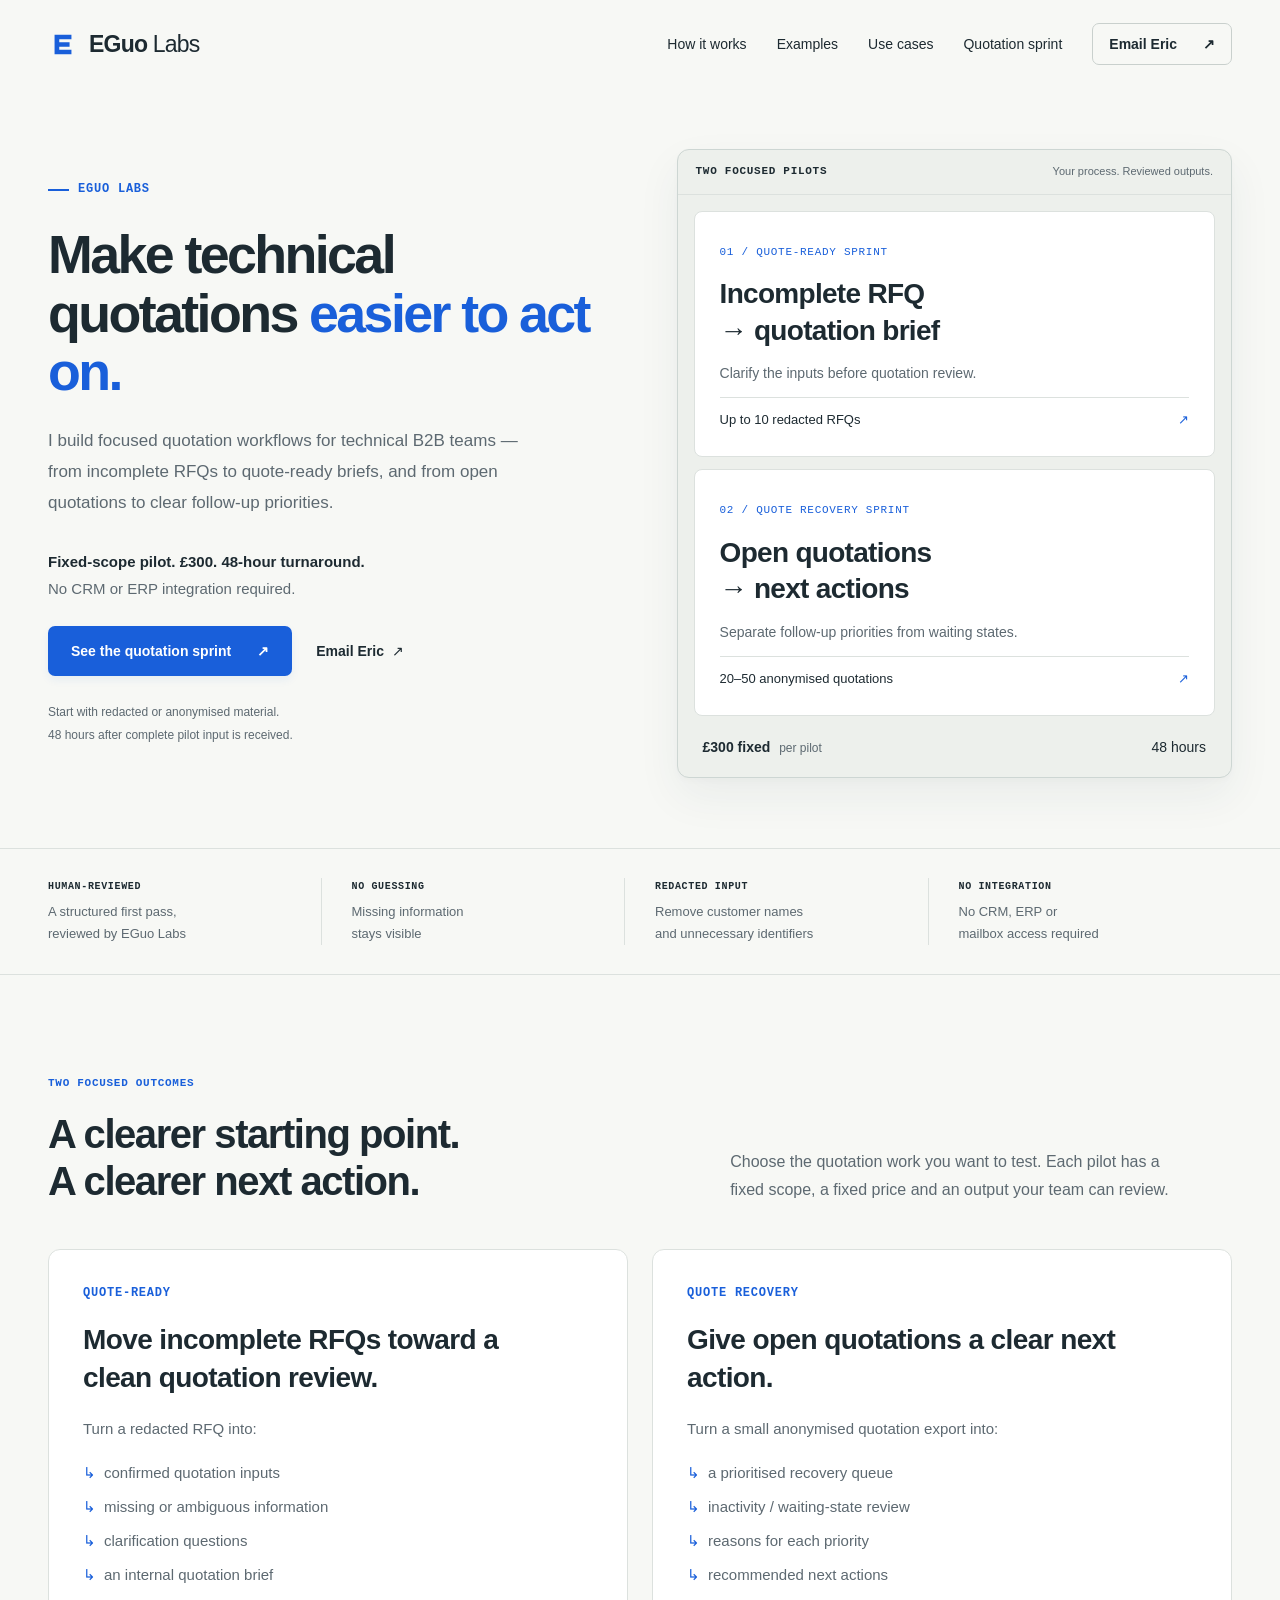
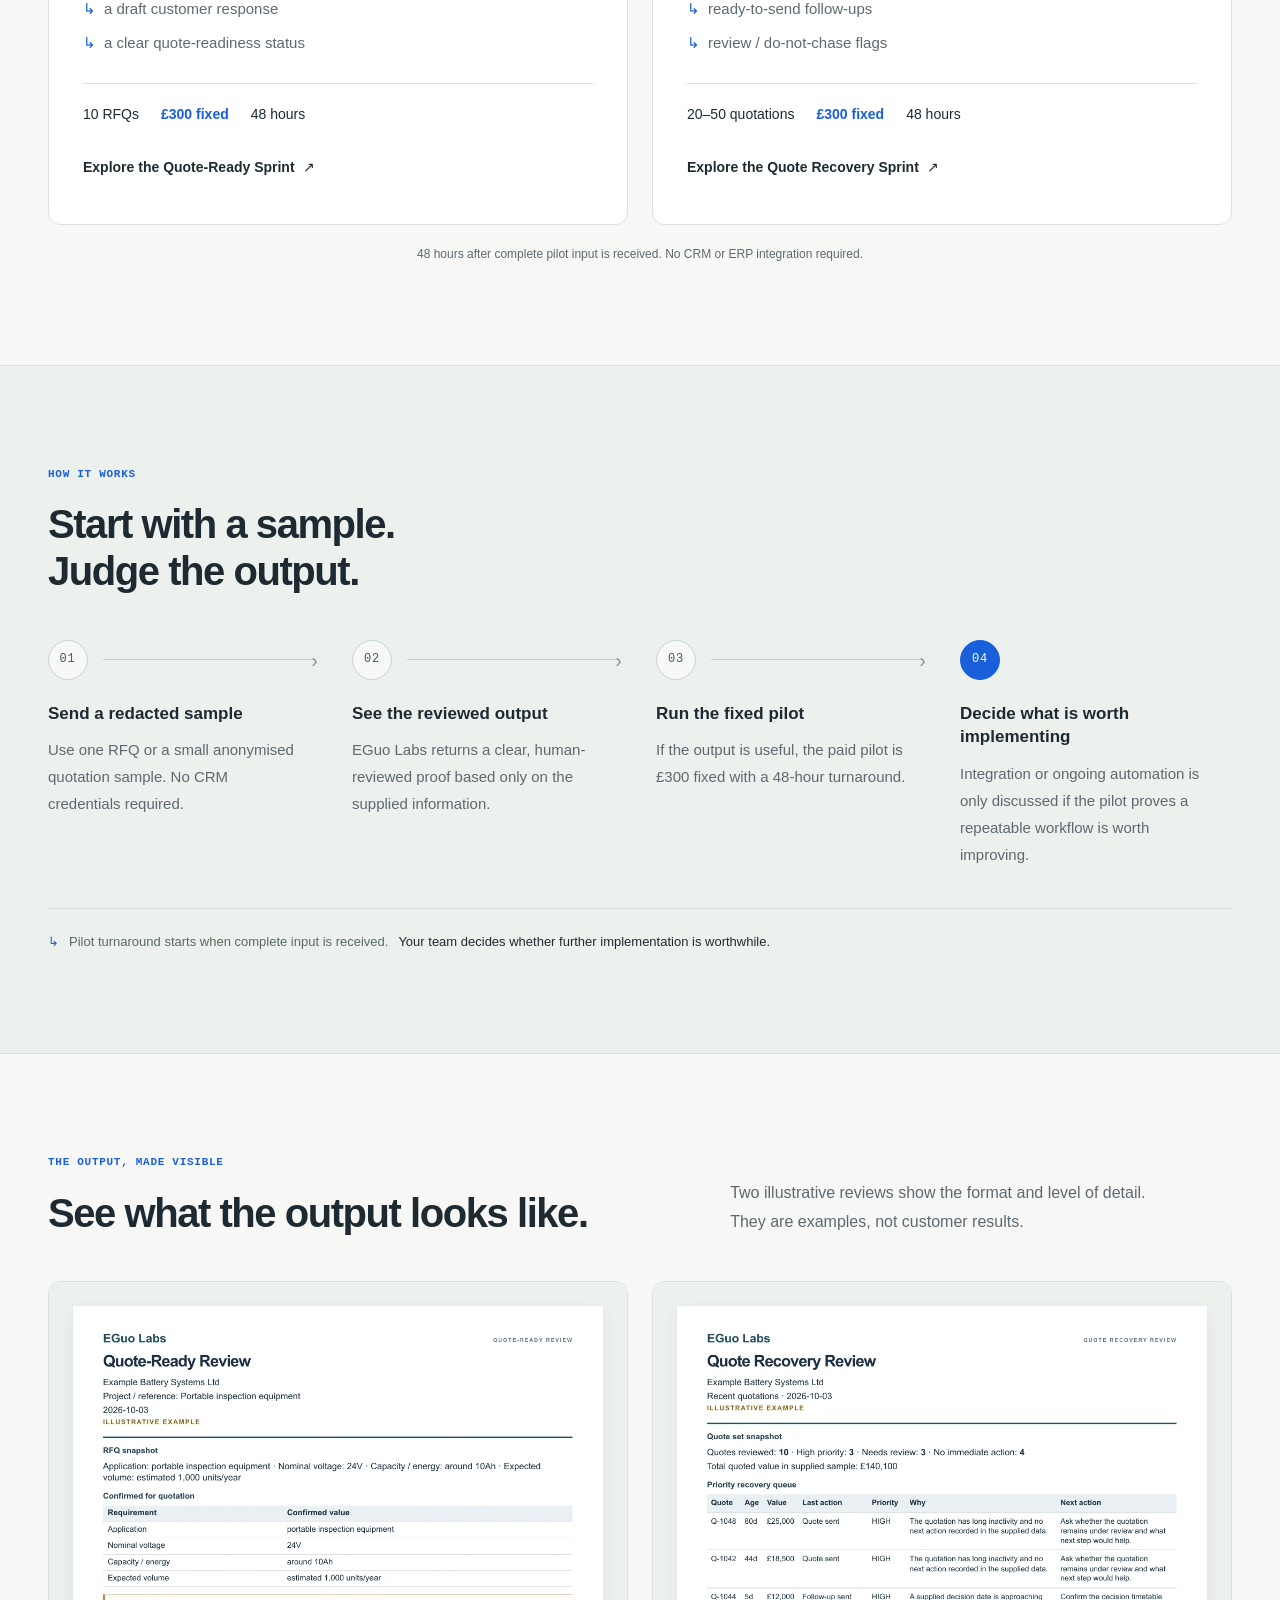
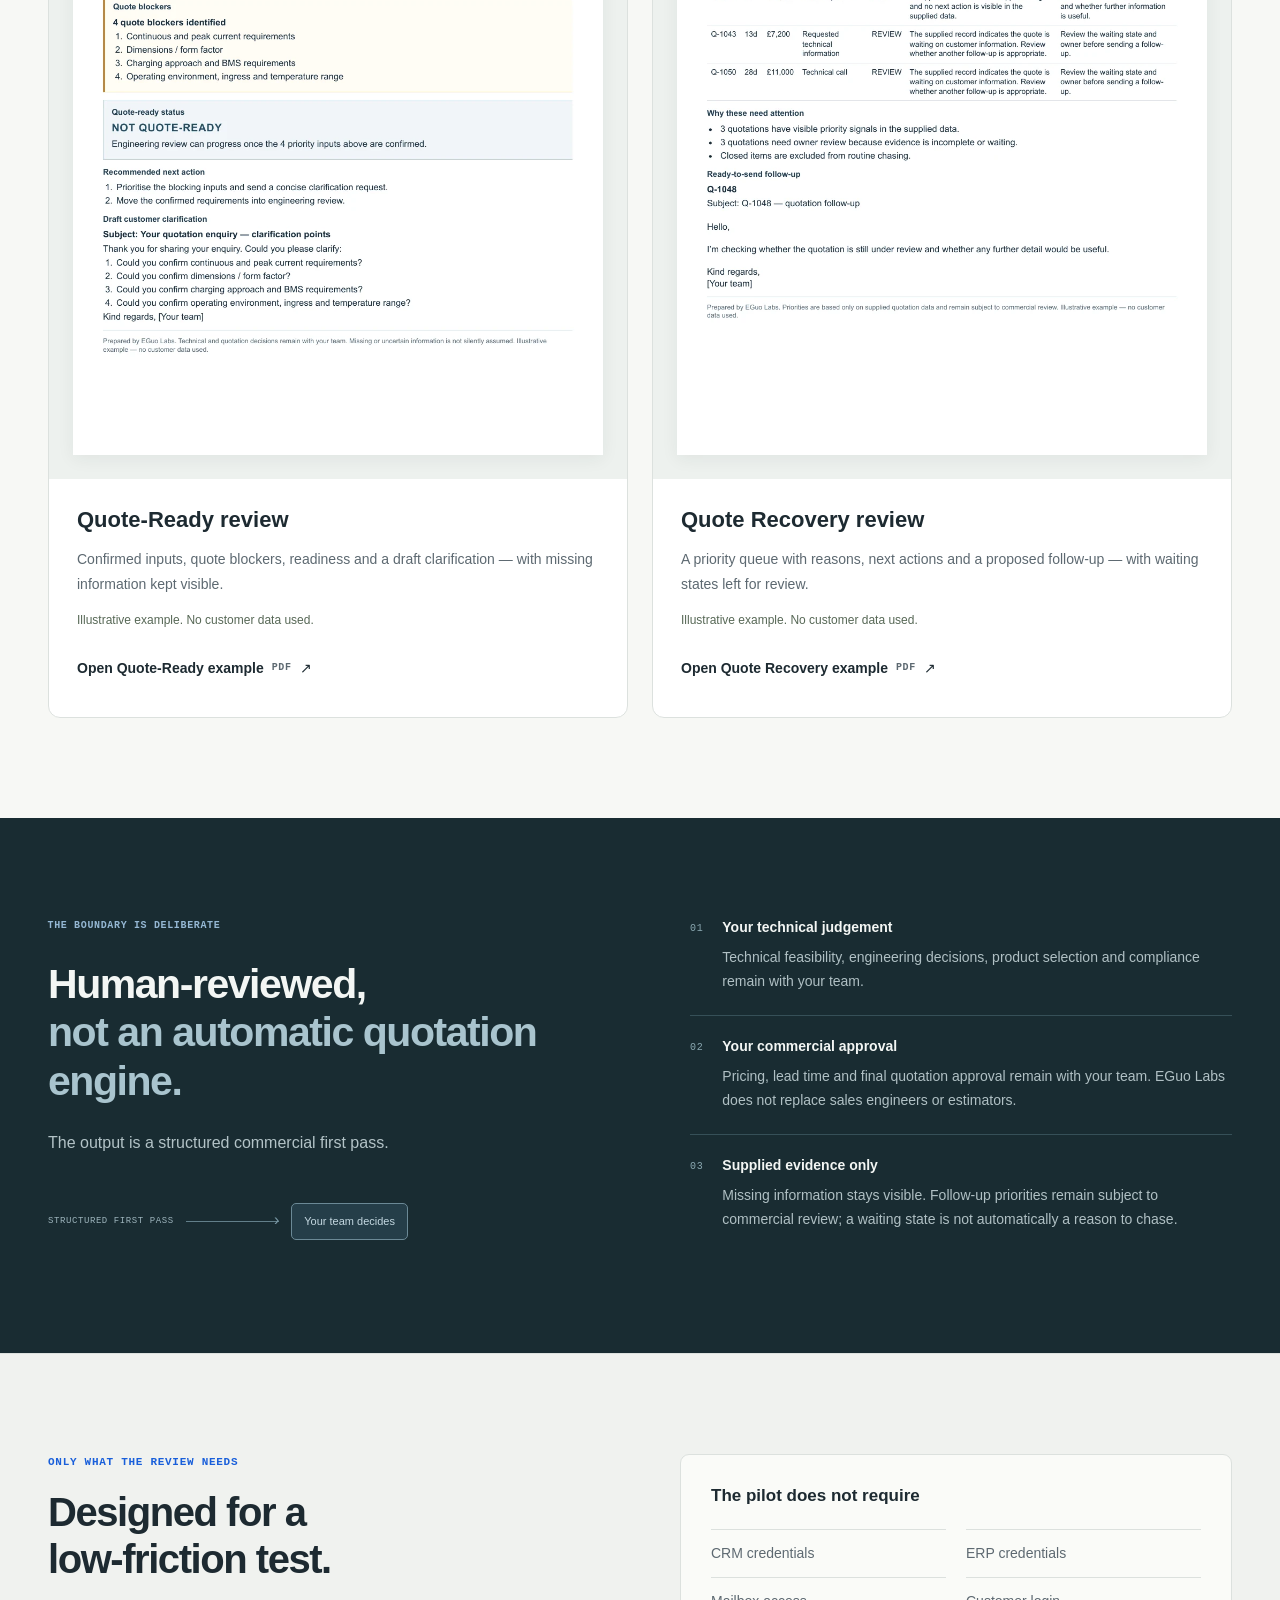
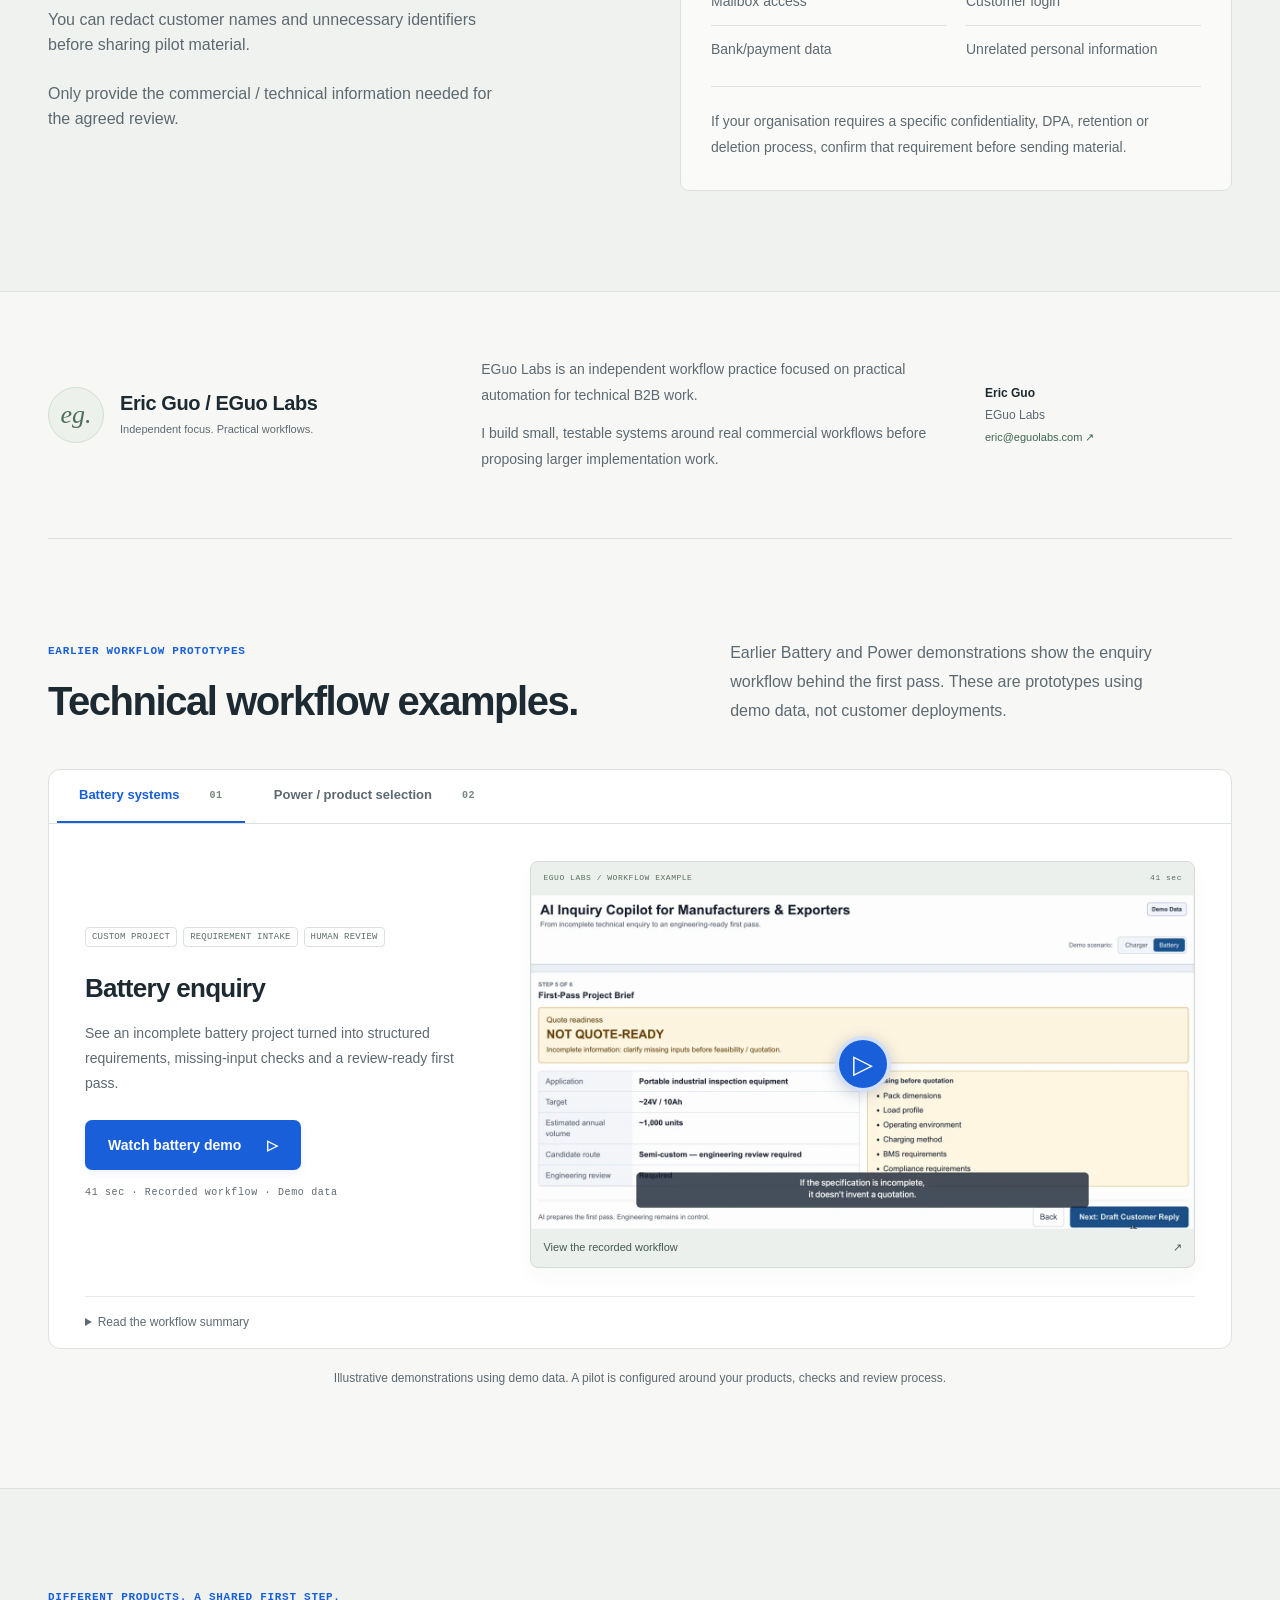
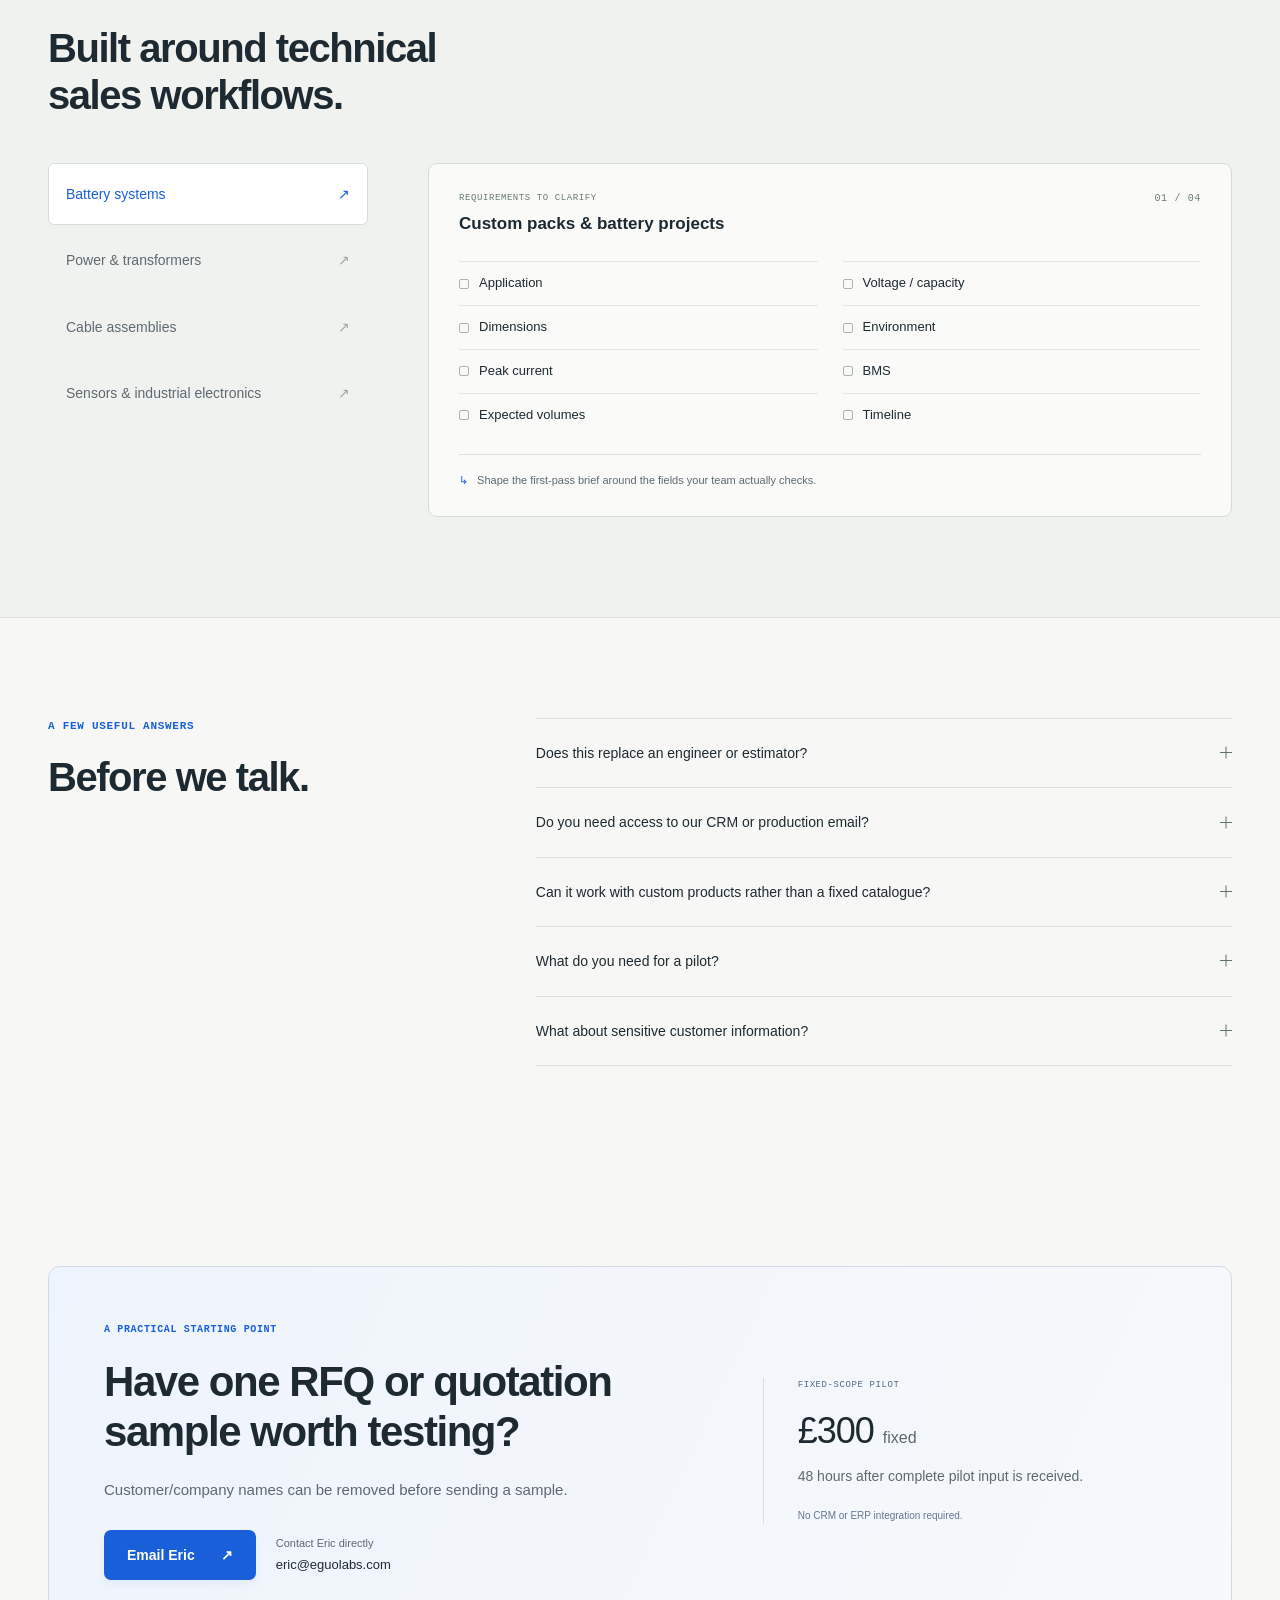
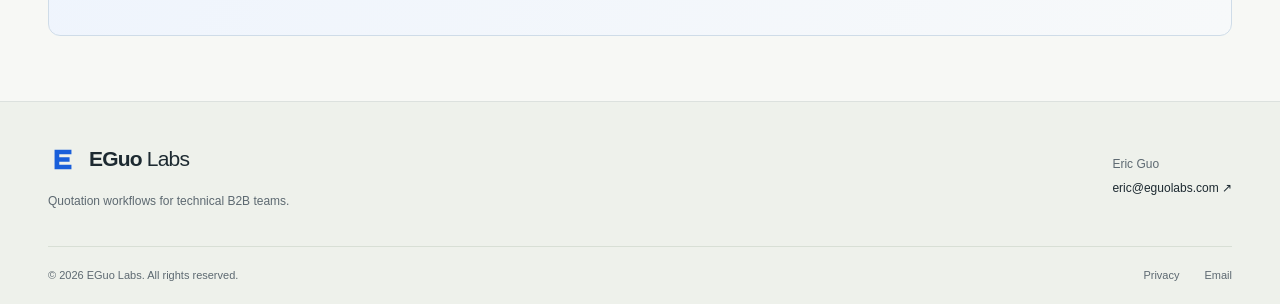
==== commit 231f57f5: "feat: launch V5 quotation workflow pilots" ====
--- a/index.html
+++ b/index.html
@@ -2,32 +2,31 @@
 <html lang="en-GB">
 <head>
 <meta charset="utf-8"><meta name="viewport" content="width=device-width, initial-scale=1">
-<title>EGuo Labs | Technical Enquiry Assistant</title>
-<meta name="description" content="Turn incomplete technical enquiries into structured, engineering-ready briefs. EGuo Labs helps technical sales teams identify missing inputs and prepare the first response before engineering review.">
+<title>EGuo Labs | Quotation Workflow Pilots</title>
+<meta name="description" content="Focused quotation workflow pilots for technical B2B teams — from incomplete RFQs to quote-ready briefs and open quotations to clear follow-up priorities.">
 <link rel="canonical" href="https://eguolabs.com/">
-<meta property="og:type" content="website"><meta property="og:locale" content="en_GB"><meta property="og:site_name" content="EGuo Labs"><meta property="og:title" content="EGuo Labs | Technical Enquiry Assistant"><meta property="og:description" content="Turn incomplete technical enquiries into structured, engineering-ready briefs. A clearer first pass, with engineers in control."><meta property="og:url" content="https://eguolabs.com/">
+<meta property="og:type" content="website"><meta property="og:locale" content="en_GB"><meta property="og:site_name" content="EGuo Labs"><meta property="og:title" content="EGuo Labs | Quotation Workflow Pilots"><meta property="og:description" content="Focused quotation workflow pilots for technical B2B teams — from incomplete RFQs to quote-ready briefs and open quotations to clear follow-up priorities."><meta property="og:url" content="https://eguolabs.com/">
 <meta name="theme-color" content="#f7f8f5"><link rel="icon" href="favicon.svg" type="image/svg+xml"><link rel="stylesheet" href="styles.css"><script src="script.js" defer></script>
 </head>
 <body>
 <a class="skip-link" href="#main">Skip to content</a>
-<header class="site-header"><div class="container header-inner"><a class="brand" href="./" aria-label="EGuo Labs home"><svg viewBox="0 0 32 32" aria-hidden="true"><path d="M7 6h18v5H12v3h11v5H12v3h13v5H7z"/></svg><span>EGuo<span class="brand-light"> Labs</span></span></a><button class="menu-toggle" aria-expanded="false" aria-controls="main-nav">Menu <span aria-hidden="true">＋</span></button><nav id="main-nav" aria-label="Main navigation"><a href="#how-it-works">How it works</a><a href="#examples">Examples</a><a href="#use-cases">Use cases</a><a href="#pilot">Pilot</a><a class="button button-small button-outline" href="mailto:eric@eguolabs.com?subject=EGuo%20Labs%20enquiry">Email Eric <span aria-hidden="true">↗</span></a></nav></div></header>
+<header class="site-header"><div class="container header-inner"><a class="brand" href="./" aria-label="EGuo Labs home"><svg viewBox="0 0 32 32" aria-hidden="true"><path d="M7 6h18v5H12v3h11v5H12v3h13v5H7z"/></svg><span>EGuo<span class="brand-light"> Labs</span></span></a><button class="menu-toggle" aria-expanded="false" aria-controls="main-nav">Menu <span aria-hidden="true">＋</span></button><nav id="main-nav" aria-label="Main navigation"><a href="#how-it-works">How it works</a><a href="#examples">Examples</a><a href="#use-cases">Use cases</a><a href="quote-sprint/">Quotation sprint</a><a class="button button-small button-outline" href="mailto:eric@eguolabs.com?subject=EGuo%20Labs%20enquiry">Email Eric <span aria-hidden="true">↗</span></a></nav></div></header>
 <main id="main">
-<section class="hero container" aria-labelledby="hero-title"><div class="hero-copy"><p class="eyebrow"><span class="blue-line"></span> First-pass technical enquiry assistant</p><h1 id="hero-title">Turn incomplete technical enquiries into <span>engineering-ready first-pass briefs.</span></h1><p class="hero-description">A first-pass enquiry assistant for technical B2B sales teams — structuring requirements, flagging missing inputs and preparing a review-ready brief before engineering gets involved.</p><div class="hero-actions"><a class="button button-primary" href="#how-it-works">See how it works <span aria-hidden="true">↗</span></a><a class="text-button" href="#examples"><span class="play-small" aria-hidden="true">▷</span> Watch a 40-sec example</a></div><p class="hero-trust">Human-in-the-loop <span>·</span> Engineers stay in control<br>Start with anonymised historical enquiries</p></div>
-<div class="workflow-preview" aria-label="Illustrative battery enquiry workflow"><div class="preview-top"><span class="mono">ENQUIRY WORKSPACE</span><span class="example-label">Illustrative example</span></div><div class="preview-body"><div class="incoming sequence"><div class="card-label"><span class="step-icon" aria-hidden="true">↳</span><span>Incoming enquiry</span><span class="mono muted">01</span></div><blockquote>“We’re developing portable industrial equipment and need a rechargeable battery pack. Target is around <strong>24V / 10Ah</strong>, initial annual volume about <strong>1,000 units</strong>. The enclosure and charging approach are still being finalised.”</blockquote></div><div class="connector" aria-hidden="true"><span>↓</span><span class="mono">EXTRACT · CHECK · PREPARE</span></div><div class="requirements sequence"><div class="card-label"><span class="step-icon blue" aria-hidden="true">≡</span><span>Requirements extracted</span><span class="chip known">Known</span></div><dl class="requirement-grid"><div class="full"><dt>Application</dt><dd>Portable industrial equipment</dd></div><div><dt>Nominal voltage</dt><dd class="data">~24V</dd></div><div><dt>Capacity</dt><dd class="data">~10Ah</dd></div><div><dt>Expected volume</dt><dd class="data">~1,000 / year</dd></div><div><dt>Environment <span class="review-label">REVIEW</span></dt><dd>Outdoor use? <small>Unconfirmed</small></dd></div></dl></div><div class="clarification sequence"><div class="card-label"><span class="step-icon amber" aria-hidden="true">!</span><span>Needs clarification</span><span class="chip missing">Missing</span></div><ul class="missing-tags"><li>Maximum dimensions</li><li>Peak current</li><li>Operating temperature</li><li>Charging method</li><li>BMS requirements</li><li>Certification</li></ul></div><div class="output sequence"><div class="card-label"><span class="step-icon" aria-hidden="true">✓</span><span>First-pass output</span><span class="chip">Review</span></div><ul><li>Structured technical brief</li><li>Missing-input checklist</li><li>Possible development route</li><li>Draft clarification response</li></ul><div class="output-bottom"><span class="status-dot" aria-hidden="true"></span> Ready for human review <span aria-hidden="true">↗</span></div></div></div><div class="preview-bottom mono"><span>AI PREPARES THE FIRST PASS</span><span>YOU MAKE THE CALL</span></div></div>
-</section>
-<div class="principles"><div class="container principles-grid"><div><p class="micro">Review first</p><p>Human approval before<br>customer-facing output</p></div><div><p class="micro">No guessing</p><p>Missing information<br>stays visible</p></div><div><p class="micro">Low-risk pilot</p><p>Start with anonymised<br>historical enquiries</p></div><div><p class="micro">Technical workflows</p><p>Designed around the<br>sales-to-engineering handoff</p></div></div></div>
-
-<section class="section container" aria-labelledby="problem-title"><div class="section-heading split-heading reveal"><div><p class="eyebrow">The starting point</p><h2 id="problem-title">Technical enquiries rarely<br>arrive quote-ready.</h2></div><p>For custom and application-led products, the first task is often not quoting — it is turning an incomplete customer message into something sales and engineering can actually review.</p></div><div class="problem-grid reveal"><article class="problem-card"><span class="corner-number mono">01</span><h3>Incomplete requirements</h3><p>Customers may know the application, but not every technical or commercial parameter.</p></article><article class="problem-card"><span class="corner-number mono">02</span><h3>Repeated clarification</h3><p>Sales and engineering may need additional information before the right route becomes clear.</p></article><article class="problem-card"><span class="corner-number mono">03</span><h3>Messy handoffs</h3><p>Requirements may be spread across email text, forms, drawings, BOMs and project notes.</p></article><article class="problem-card"><span class="corner-number mono">04</span><h3>Slow first response</h3><p>The first useful response may wait until someone manually structures the enquiry.</p></article></div></section>
-<section class="workflow-section section" id="how-it-works" aria-labelledby="workflow-title"><div class="container"><div class="section-heading reveal"><p class="eyebrow">From enquiry to clarity</p><h2 id="workflow-title">A cleaner first pass<br>before engineering review.</h2></div><ol class="steps reveal"><li><div class="step-track"><span class="step-number mono">01</span><span class="step-line" aria-hidden="true"></span></div><h3>Intake</h3><p>Read the incoming enquiry, RFQ text or project notes.</p></li><li><div class="step-track"><span class="step-number mono">02</span><span class="step-line" aria-hidden="true"></span></div><h3>Structure</h3><p>Turn free-form information into explicit technical and commercial requirements.</p></li><li><div class="step-track"><span class="step-number mono">03</span><span class="step-line" aria-hidden="true"></span></div><h3>Check</h3><p>Flag missing, ambiguous or conflicting inputs before technical review.</p></li><li><div class="step-track"><span class="step-number mono">04</span><span class="step-line" aria-hidden="true"></span></div><h3>Prepare</h3><p>Create a first-pass brief and draft clarification response for human review.</p></li></ol><div class="handoff-note"><span aria-hidden="true">↳</span> A clearer brief. A better next question. <strong>Your team makes the technical decisions.</strong></div></div></section>
-<section class="section container" id="examples" aria-labelledby="examples-title"><div class="section-heading split-heading reveal"><div><p class="eyebrow">Real workflow demonstrations</p><h2 id="examples-title">See the workflow in action.</h2></div><p>Two examples, one workflow: turn an incomplete enquiry into a clearer starting point for sales and engineering.</p></div>
+<section class="hero container commercial-hero" aria-labelledby="hero-title"><div class="hero-copy"><p class="eyebrow"><span class="blue-line"></span> EGuo Labs</p><h1 id="hero-title">Make technical quotations <span>easier to act on.</span></h1><p class="hero-description">I build focused quotation workflows for technical B2B teams — from incomplete RFQs to quote-ready briefs, and from open quotations to clear follow-up priorities.</p><p class="commercial-terms"><strong>Fixed-scope pilot. £300. 48-hour turnaround.</strong><br>No CRM or ERP integration required.</p><div class="hero-actions"><a class="button button-primary" href="quote-sprint/">See the quotation sprint <span aria-hidden="true">↗</span></a><a class="text-button" href="mailto:eric@eguolabs.com">Email Eric <span aria-hidden="true">↗</span></a></div><p class="hero-trust">Start with redacted or anonymised material.<br>48 hours after complete pilot input is received.</p></div><aside class="workflow-preview sprint-overview" aria-label="Two quotation workflow pilots"><div class="preview-top"><span class="mono">TWO FOCUSED PILOTS</span><span class="example-label">Your process. Reviewed outputs.</span></div><div class="sprint-overview-body"><a href="quote-sprint/#quote-ready"><span class="micro">01 / Quote-Ready Sprint</span><h2>Incomplete RFQ<br>→ quotation brief</h2><p>Clarify the inputs before quotation review.</p><span class="overview-scope">Up to 10 redacted RFQs <span aria-hidden="true">↗</span></span></a><a href="quote-sprint/#quote-recovery"><span class="micro">02 / Quote Recovery Sprint</span><h2>Open quotations<br>→ next actions</h2><p>Separate follow-up priorities from waiting states.</p><span class="overview-scope">20–50 anonymised quotations <span aria-hidden="true">↗</span></span></a></div><div class="overview-footer"><strong>£300 fixed <span>per pilot</span></strong><span>48 hours</span></div></aside></section>
+<div class="principles"><div class="container principles-grid"><div><p class="micro">Human-reviewed</p><p>A structured first pass,<br>reviewed by EGuo Labs</p></div><div><p class="micro">No guessing</p><p>Missing information<br>stays visible</p></div><div><p class="micro">Redacted input</p><p>Remove customer names<br>and unnecessary identifiers</p></div><div><p class="micro">No integration</p><p>No CRM, ERP or<br>mailbox access required</p></div></div></div>
+<section class="section container" id="outcomes" aria-labelledby="outcomes-title"><div class="section-heading split-heading reveal"><div><p class="eyebrow">Two focused outcomes</p><h2 id="outcomes-title">A clearer starting point.<br>A clearer next action.</h2></div><p>Choose the quotation work you want to test. Each pilot has a fixed scope, a fixed price and an output your team can review.</p></div><div class="offer-grid"><article class="offer-card reveal"><p class="eyebrow">Quote-Ready</p><h3>Move incomplete RFQs toward a clean quotation review.</h3><p>Turn a redacted RFQ into:</p><ul class="offer-list"><li>confirmed quotation inputs</li><li>missing or ambiguous information</li><li>clarification questions</li><li>an internal quotation brief</li><li>a draft customer response</li><li>a clear quote-readiness status</li></ul><div class="offer-terms"><span>10 RFQs</span><strong>£300 fixed</strong><span>48 hours</span></div><a class="text-button" href="quote-sprint/#quote-ready">Explore the Quote-Ready Sprint <span aria-hidden="true">↗</span></a></article><article class="offer-card reveal"><p class="eyebrow">Quote Recovery</p><h3>Give open quotations a clear next action.</h3><p>Turn a small anonymised quotation export into:</p><ul class="offer-list"><li>a prioritised recovery queue</li><li>inactivity / waiting-state review</li><li>reasons for each priority</li><li>recommended next actions</li><li>ready-to-send follow-ups</li><li>review / do-not-chase flags</li></ul><div class="offer-terms"><span>20–50 quotations</span><strong>£300 fixed</strong><span>48 hours</span></div><a class="text-button" href="quote-sprint/#quote-recovery">Explore the Quote Recovery Sprint <span aria-hidden="true">↗</span></a></article></div><p class="section-footnote">48 hours after complete pilot input is received. No CRM or ERP integration required.</p></section>
+<section class="workflow-section section" id="how-it-works" aria-labelledby="workflow-title"><div class="container"><div class="section-heading reveal"><p class="eyebrow">How it works</p><h2 id="workflow-title">Start with a sample.<br>Judge the output.</h2></div><ol class="steps pilot-steps reveal"><li><div class="step-track"><span class="step-number mono">01</span><span class="step-line" aria-hidden="true"></span></div><h3>Send a redacted sample</h3><p>Use one RFQ or a small anonymised quotation sample. No CRM credentials required.</p></li><li><div class="step-track"><span class="step-number mono">02</span><span class="step-line" aria-hidden="true"></span></div><h3>See the reviewed output</h3><p>EGuo Labs returns a clear, human-reviewed proof based only on the supplied information.</p></li><li><div class="step-track"><span class="step-number mono">03</span><span class="step-line" aria-hidden="true"></span></div><h3>Run the fixed pilot</h3><p>If the output is useful, the paid pilot is £300 fixed with a 48-hour turnaround.</p></li><li><div class="step-track"><span class="step-number mono">04</span><span class="step-line" aria-hidden="true"></span></div><h3>Decide what is worth implementing</h3><p>Integration or ongoing automation is only discussed if the pilot proves a repeatable workflow is worth improving.</p></li></ol><div class="handoff-note"><span aria-hidden="true">↳</span> Pilot turnaround starts when complete input is received. <strong>Your team decides whether further implementation is worthwhile.</strong></div></div></section>
+<section class="section container" id="proofs" aria-labelledby="proofs-title"><div class="section-heading split-heading reveal"><div><p class="eyebrow">The output, made visible</p><h2 id="proofs-title">See what the output looks like.</h2></div><p>Two illustrative reviews show the format and level of detail. They are examples, not customer results.</p></div><div class="proof-grid"><figure class="proof-card reveal"><a href="assets/proofs/quote-ready-v5-illustrative.pdf" class="proof-image-link" aria-label="Open illustrative Quote-Ready review PDF"><img src="assets/proofs/quote-ready-v5-preview.webp" width="990" height="1400" loading="lazy" alt="Illustrative Quote-Ready review example"></a><figcaption><h3>Quote-Ready review</h3><p>Confirmed inputs, quote blockers, readiness and a draft clarification — with missing information kept visible.</p><p class="proof-disclosure">Illustrative example. No customer data used.</p><a class="text-button" href="assets/proofs/quote-ready-v5-illustrative.pdf">Open Quote-Ready example <span class="mono">PDF</span><span aria-hidden="true">↗</span></a></figcaption></figure><figure class="proof-card reveal"><a href="assets/proofs/quote-recovery-v5-illustrative.pdf" class="proof-image-link" aria-label="Open illustrative Quote Recovery review PDF"><img src="assets/proofs/quote-recovery-v5-preview.webp" width="990" height="1400" loading="lazy" alt="Illustrative Quote Recovery review example"></a><figcaption><h3>Quote Recovery review</h3><p>A priority queue with reasons, next actions and a proposed follow-up — with waiting states left for review.</p><p class="proof-disclosure">Illustrative example. No customer data used.</p><a class="text-button" href="assets/proofs/quote-recovery-v5-illustrative.pdf">Open Quote Recovery example <span class="mono">PDF</span><span aria-hidden="true">↗</span></a></figcaption></figure></div></section>
+<section class="human-section section" id="human-review" aria-labelledby="human-title"><div class="container human-grid"><div class="human-heading reveal"><p class="eyebrow">The boundary is deliberate</p><h2 id="human-title">Human-reviewed,<br><span>not an automatic quotation engine.</span></h2><p>The output is a structured commercial first pass.</p><div class="review-gate"><span class="mono">STRUCTURED FIRST PASS</span><span class="gate-line" aria-hidden="true"></span><span class="gate-tag">Your team decides</span></div></div><div class="human-points reveal"><article><span class="mono">01</span><div><h3>Your technical judgement</h3><p>Technical feasibility, engineering decisions, product selection and compliance remain with your team.</p></div></article><article><span class="mono">02</span><div><h3>Your commercial approval</h3><p>Pricing, lead time and final quotation approval remain with your team. EGuo Labs does not replace sales engineers or estimators.</p></div></article><article><span class="mono">03</span><div><h3>Supplied evidence only</h3><p>Missing information stays visible. Follow-up priorities remain subject to commercial review; a waiting state is not automatically a reason to chase.</p></div></article></div></div></section>
+<section class="use-case-section section" id="data-handling" aria-labelledby="data-title"><div class="container data-grid"><div class="section-heading"><p class="eyebrow">Only what the review needs</p><h2 id="data-title">Designed for a<br>low-friction test.</h2><p>You can redact customer names and unnecessary identifiers before sharing pilot material.</p><p>Only provide the commercial / technical information needed for the agreed review.</p></div><div class="data-panel"><h3>The pilot does not require</h3><ul class="data-list"><li>CRM credentials</li><li>ERP credentials</li><li>Mailbox access</li><li>Customer login</li><li>Bank/payment data</li><li>Unrelated personal information</li></ul><p class="handling-note">If your organisation requires a specific confidentiality, DPA, retention or deletion process, confirm that requirement before sending material.</p></div></div></section>
+<section class="about-section container v5-about" id="about" aria-labelledby="about-title"><div class="about-label"><span class="signature-mark" aria-hidden="true">eg.</span><div><h2 id="about-title">Eric Guo / EGuo Labs</h2><p>Independent focus. Practical workflows.</p></div></div><div class="about-copy"><p>EGuo Labs is an independent workflow practice focused on practical automation for technical B2B work.</p><p>I build small, testable systems around real commercial workflows before proposing larger implementation work.</p></div><address><strong>Eric Guo</strong><span>EGuo Labs</span><a href="mailto:eric@eguolabs.com">eric@eguolabs.com <span aria-hidden="true">↗</span></a></address></section>
+<section class="section container" id="examples" aria-labelledby="examples-title"><div class="section-heading split-heading reveal"><div><p class="eyebrow">Earlier workflow prototypes</p><h2 id="examples-title">Technical workflow examples.</h2></div><p>Earlier Battery and Power demonstrations show the enquiry workflow behind the first pass. These are prototypes using demo data, not customer deployments.</p></div>
 <div class="demo-switcher reveal" data-tabs><div class="tab-list demo-tabs" role="tablist" aria-label="Workflow examples"><button id="demo-battery-tab" role="tab" aria-selected="true" aria-controls="demo-battery">Battery systems <span class="mono">01</span></button><button id="demo-power-tab" role="tab" aria-selected="false" aria-controls="demo-power" tabindex="-1">Power / product selection <span class="mono">02</span></button></div>
 <div class="demo-panel" id="demo-battery" role="tabpanel" aria-labelledby="demo-battery-tab" tabindex="0" ><div class="demo-copy"><div class="metadata"><span>Custom project</span><span>Requirement intake</span><span>Human review</span></div><h3>Battery enquiry</h3><p>See an incomplete battery project turned into structured requirements, missing-input checks and a review-ready first pass.</p><a class="button button-primary video-trigger" href="assets/videos/battery-demo.mp4" data-video="battery-demo" data-title="Battery enquiry" data-summary="battery-summary" data-modal-description="Incomplete specifications remain visible and the enquiry stays not quote-ready until the required inputs are clarified. Candidate routes remain subject to engineering review.">Watch battery demo<span aria-hidden="true">▷</span></a><p class="demo-duration mono">41 sec · Recorded workflow · Demo data</p></div><a class="demo-image video-trigger" href="assets/videos/battery-demo.mp4" data-video="battery-demo" data-title="Battery enquiry" data-summary="battery-summary" data-modal-description="Incomplete specifications remain visible and the enquiry stays not quote-ready until the required inputs are clarified. Candidate routes remain subject to engineering review." aria-label="Play battery enquiry"><div class="demo-image-top mono"><span>EGUO LABS / WORKFLOW EXAMPLE</span><span>41 sec</span></div><img src="assets/images/battery-demo-poster.webp" alt="Battery first-pass brief showing not quote-ready status and missing requirements" width="1440" height="726" loading="lazy"><span class="play-overlay" aria-hidden="true">▷</span><span class="watch-caption">View the recorded workflow <span aria-hidden="true">↗</span></span></a><details class="demo-summary"><summary>Read the workflow summary</summary><p id="battery-summary">An incomplete 24V / 10Ah enquiry becomes a first-pass project brief. Dimensions, load profile, environment, charging, BMS and compliance remain open questions. Candidate development routes require engineering review; incomplete specifications are marked not quote-ready.</p></details></div><div class="demo-panel" id="demo-power" role="tabpanel" aria-labelledby="demo-power-tab" tabindex="0" hidden><div class="demo-copy"><div class="metadata"><span>Product selection</span><span>Spec check</span><span>Draft response</span></div><h3>Power / product-selection enquiry</h3><p>See requirements extracted from an incoming enquiry, missing specifications identified, suitable product directions surfaced and a first response prepared for review.</p><a class="button button-primary video-trigger" href="assets/videos/charger-demo.mp4" data-video="charger-demo" data-title="Power / product-selection enquiry" data-summary="power-summary">Watch power demo<span aria-hidden="true">▷</span></a><p class="demo-duration mono">39 sec · Recorded workflow · Demo data</p></div><a class="demo-image video-trigger" href="assets/videos/charger-demo.mp4" data-video="charger-demo" data-title="Power / product-selection enquiry" data-summary="power-summary" aria-label="Play power / product-selection enquiry"><div class="demo-image-top mono"><span>EGUO LABS / WORKFLOW EXAMPLE</span><span>39 sec</span></div><img src="assets/images/charger-demo-poster.webp" alt="Power enquiry alongside extracted requirements and missing specifications" width="1440" height="810" loading="lazy"><span class="play-overlay" aria-hidden="true">▷</span><span class="watch-caption">View the recorded workflow <span aria-hidden="true">↗</span></span></a><details class="demo-summary"><summary>Read the workflow summary</summary><p id="power-summary">An illustrative charger enquiry is structured into requirements. Missing certification, delivery and colour specifications are highlighted, and plug type needs confirmation. Candidate products show matches and caveats before a draft response is prepared for review.</p></details></div></div><p class="section-footnote">Illustrative demonstrations using demo data. A pilot is configured around your products, checks and review process.</p></section>
 <section class="use-case-section section" id="use-cases" aria-labelledby="use-cases-title"><div class="container"><div class="section-heading reveal"><p class="eyebrow">Different products. A shared first step.</p><h2 id="use-cases-title">Built around technical<br>sales workflows.</h2></div><div class="use-cases reveal" data-tabs><div class="tab-list industry-tabs" role="tablist" aria-label="Industry use cases" aria-orientation="vertical"><button id="industry-battery-tab" role="tab" aria-selected="true" aria-controls="industry-battery" tabindex="0"><span>Battery systems</span><span aria-hidden="true">↗</span></button><button id="industry-power-tab" role="tab" aria-selected="false" aria-controls="industry-power" tabindex="-1"><span>Power & transformers</span><span aria-hidden="true">↗</span></button><button id="industry-cable-tab" role="tab" aria-selected="false" aria-controls="industry-cable" tabindex="-1"><span>Cable assemblies</span><span aria-hidden="true">↗</span></button><button id="industry-sensor-tab" role="tab" aria-selected="false" aria-controls="industry-sensor" tabindex="-1"><span>Sensors & industrial electronics</span><span aria-hidden="true">↗</span></button></div><div class="parameter-panels"><div class="parameter-panel" id="industry-battery" role="tabpanel" aria-labelledby="industry-battery-tab" tabindex="0" ><div class="parameter-top"><div><p class="micro">Requirements to clarify</p><h3>Custom packs & battery projects</h3></div><span class="parameter-count mono">01 / 04</span></div><ul class="parameter-grid"><li><span class="field-box" aria-hidden="true"></span>Application</li><li><span class="field-box" aria-hidden="true"></span>Voltage / capacity</li><li><span class="field-box" aria-hidden="true"></span>Dimensions</li><li><span class="field-box" aria-hidden="true"></span>Environment</li><li><span class="field-box" aria-hidden="true"></span>Peak current</li><li><span class="field-box" aria-hidden="true"></span>BMS</li><li><span class="field-box" aria-hidden="true"></span>Expected volumes</li><li><span class="field-box" aria-hidden="true"></span>Timeline</li></ul><p class="parameter-note"><span aria-hidden="true">↳</span> Shape the first-pass brief around the fields your team actually checks.</p></div><div class="parameter-panel" id="industry-power" role="tabpanel" aria-labelledby="industry-power-tab" tabindex="0" hidden><div class="parameter-top"><div><p class="micro">Requirements to clarify</p><h3>Power supplies & transformer enquiries</h3></div><span class="parameter-count mono">02 / 04</span></div><ul class="parameter-grid"><li><span class="field-box" aria-hidden="true"></span>Input / output voltage</li><li><span class="field-box" aria-hidden="true"></span>Rating</li><li><span class="field-box" aria-hidden="true"></span>Load</li><li><span class="field-box" aria-hidden="true"></span>Duty</li><li><span class="field-box" aria-hidden="true"></span>Frequency</li><li><span class="field-box" aria-hidden="true"></span>Mounting</li><li><span class="field-box" aria-hidden="true"></span>Enclosure</li><li><span class="field-box" aria-hidden="true"></span>Compliance</li><li><span class="field-box" aria-hidden="true"></span>Quantity</li></ul><p class="parameter-note"><span aria-hidden="true">↳</span> Shape the first-pass brief around the fields your team actually checks.</p></div><div class="parameter-panel" id="industry-cable" role="tabpanel" aria-labelledby="industry-cable-tab" tabindex="0" hidden><div class="parameter-top"><div><p class="micro">Requirements to clarify</p><h3>Cable assemblies & interconnect</h3></div><span class="parameter-count mono">03 / 04</span></div><ul class="parameter-grid"><li><span class="field-box" aria-hidden="true"></span>Connector</li><li><span class="field-box" aria-hidden="true"></span>Cable / wire specification</li><li><span class="field-box" aria-hidden="true"></span>Drawing / BOM</li><li><span class="field-box" aria-hidden="true"></span>Lengths</li><li><span class="field-box" aria-hidden="true"></span>Environment</li><li><span class="field-box" aria-hidden="true"></span>Quantity</li><li><span class="field-box" aria-hidden="true"></span>Alternatives</li><li><span class="field-box" aria-hidden="true"></span>Approvals</li></ul><p class="parameter-note"><span aria-hidden="true">↳</span> Shape the first-pass brief around the fields your team actually checks.</p></div><div class="parameter-panel" id="industry-sensor" role="tabpanel" aria-labelledby="industry-sensor-tab" tabindex="0" hidden><div class="parameter-top"><div><p class="micro">Requirements to clarify</p><h3>Application-led electronic components</h3></div><span class="parameter-count mono">04 / 04</span></div><ul class="parameter-grid"><li><span class="field-box" aria-hidden="true"></span>Application</li><li><span class="field-box" aria-hidden="true"></span>Operating range</li><li><span class="field-box" aria-hidden="true"></span>Mounting</li><li><span class="field-box" aria-hidden="true"></span>Environment</li><li><span class="field-box" aria-hidden="true"></span>Interface</li><li><span class="field-box" aria-hidden="true"></span>Accuracy / tolerance</li><li><span class="field-box" aria-hidden="true"></span>Certification</li><li><span class="field-box" aria-hidden="true"></span>Quantity</li></ul><p class="parameter-note"><span aria-hidden="true">↳</span> Shape the first-pass brief around the fields your team actually checks.</p></div></div></div></div></section>
-<section class="human-section section" aria-labelledby="human-title"><div class="container human-grid"><div class="human-heading reveal"><p class="eyebrow">The boundary is deliberate</p><h2 id="human-title">A first-pass assistant —<br><span>not an autonomous engineer.</span></h2><p>The goal is to remove repetitive intake work without removing technical judgement.</p><div class="review-gate"><span class="mono">FIRST-PASS BRIEF</span><span class="gate-line" aria-hidden="true"></span><span class="gate-tag">Human review</span></div></div><div class="human-points reveal"><article><span class="mono">01</span><div><h3>Human review stays in the loop</h3><p>Nothing customer-facing needs to be sent without review.</p></div></article><article><span class="mono">02</span><div><h3>Know when not to quote</h3><p>The workflow can identify that an enquiry is not quote-ready instead of inventing an answer.</p></div></article><article><span class="mono">03</span><div><h3>Missing information stays missing</h3><p>Unknown technical data is surfaced for clarification rather than silently assumed.</p></div></article><article><span class="mono">04</span><div><h3>Start without production integration</h3><p>An initial pilot can use anonymised historical enquiries before connecting to live email or CRM systems.</p></div></article></div></div></section>
-<section class="section container pilot-section" id="pilot" aria-labelledby="pilot-title"><div class="pilot-card reveal"><div><p class="eyebrow">Low-risk validation</p><h2 id="pilot-title">Test it on a real enquiry.</h2><p>Start with 5–10 anonymised historical technical enquiries. I’ll configure the first-pass workflow around your existing process and show the outputs before any production integration.</p><div class="pilot-actions"><a class="button button-primary" href="mailto:eric@eguolabs.com?subject=Pilot%20enquiry%20%E2%80%94%20EGuo%20Labs&amp;body=Hi%20Eric%2C%0D%0A%0D%0AI%27m%20interested%20in%20testing%20the%20enquiry%20workflow%20on%20a%20few%20historical%20enquiries.">Discuss a pilot <span aria-hidden="true">↗</span></a><div><span>Email Eric directly</span><a href="mailto:eric@eguolabs.com">eric@eguolabs.com</a></div></div></div><div class="pilot-process" aria-label="Pilot process"><p class="micro">A practical starting point</p><ol><li><span class="mono">01</span> Share anonymised enquiries</li><li><span class="mono">02</span> Configure your first-pass workflow</li><li><span class="mono">03</span> Review the outputs together</li></ol><span class="pilot-note">Before any production integration</span></div></div></section>
-<section class="about-section container" aria-labelledby="about-title"><div class="about-label"><span class="signature-mark" aria-hidden="true">eg.</span><div><h2 id="about-title">Built by Eric Guo.</h2><p>Independent focus. Practical workflows.</p></div></div><p>I build lightweight workflow tools for technical B2B teams, with a focus on enquiry intake and the sales-to-engineering handoff.</p><address><strong>Eric Guo</strong><span>EGuo Labs</span><a href="mailto:eric@eguolabs.com">eric@eguolabs.com <span aria-hidden="true">↗</span></a></address></section>
-<section class="section container faq-section" aria-labelledby="faq-title"><div class="section-heading"><p class="eyebrow">A few useful answers</p><h2 id="faq-title">Before we talk.</h2></div><div class="faq-list"><details class="faq-item"><summary>Does this replace an engineer?<span class="faq-plus" aria-hidden="true"></span></summary><p>No. It prepares the first pass — structuring the enquiry, identifying missing inputs and drafting the next response. Technical judgement stays with the team.</p></details><details class="faq-item"><summary>Do you need access to our CRM or production email?<span class="faq-plus" aria-hidden="true"></span></summary><p>Not for an initial pilot. Validation can start with anonymised historical enquiries.</p></details><details class="faq-item"><summary>Can it work with custom products rather than a fixed catalogue?<span class="faq-plus" aria-hidden="true"></span></summary><p>Yes. The output does not need to be a SKU match. It can identify a likely route, highlight missing requirements and prepare the enquiry for engineering review.</p></details><details class="faq-item"><summary>What do you need for a pilot?<span class="faq-plus" aria-hidden="true"></span></summary><p>A small set of representative historical enquiries, the fields or rules your team normally checks, and enough product or process information to model the first-pass workflow.</p></details><details class="faq-item"><summary>What about sensitive customer information?<span class="faq-plus" aria-hidden="true"></span></summary><p>Initial validation can use anonymised enquiries. Data handling and integration requirements should be agreed before any live deployment.</p></details></div></section>
+<section class="section container faq-section" aria-labelledby="faq-title"><div class="section-heading"><p class="eyebrow">A few useful answers</p><h2 id="faq-title">Before we talk.</h2></div><div class="faq-list"><details class="faq-item"><summary>Does this replace an engineer or estimator?<span class="faq-plus" aria-hidden="true"></span></summary><p>No. The output is a structured commercial first pass. Technical feasibility, engineering, product selection, pricing, lead time, compliance and final quotation approval remain with your team.</p></details><details class="faq-item"><summary>Do you need access to our CRM or production email?<span class="faq-plus" aria-hidden="true"></span></summary><p>Not for an initial pilot. Validation can start with anonymised historical enquiries.</p></details><details class="faq-item"><summary>Can it work with custom products rather than a fixed catalogue?<span class="faq-plus" aria-hidden="true"></span></summary><p>Yes. The output does not need to be a SKU match. It can identify a likely route, highlight missing requirements and prepare the enquiry for engineering review.</p></details><details class="faq-item"><summary>What do you need for a pilot?<span class="faq-plus" aria-hidden="true"></span></summary><p>For Quote-Ready, up to 10 redacted RFQs and any relevant BOM, drawing or specification. For Quote Recovery, 20–50 anonymised quotation rows or a limited set of recent quotation threads. Each pilot is £300 fixed, with a 48-hour turnaround after complete input is received.</p></details><details class="faq-item"><summary>What about sensitive customer information?<span class="faq-plus" aria-hidden="true"></span></summary><p>Use redacted or anonymised material. Confirm any required confidentiality, DPA, retention or deletion process before sending material. Only share information needed for the agreed review.</p></details></div></section>
+<section class="section container pilot-section" id="pilot" aria-labelledby="pilot-title"><div class="pilot-card reveal"><div><p class="eyebrow">A practical starting point</p><h2 id="pilot-title">Have one RFQ or quotation sample worth testing?</h2><p>Customer/company names can be removed before sending a sample.</p><div class="pilot-actions"><a class="button button-primary" href="mailto:eric@eguolabs.com?subject=Quotation%20sprint">Email Eric <span aria-hidden="true">↗</span></a><div><span>Contact Eric directly</span><a href="mailto:eric@eguolabs.com">eric@eguolabs.com</a></div></div></div><div class="pilot-process"><p class="micro">Fixed-scope pilot</p><p class="pilot-price">£300 <span>fixed</span></p><p class="pilot-timing">48 hours after complete pilot input is received.</p><span class="pilot-note">No CRM or ERP integration required.</span></div></div></section>
 </main>
-<footer class="site-footer"><div class="container"><div class="footer-main"><div><a class="brand" href="./"><svg viewBox="0 0 32 32" aria-hidden="true"><path d="M7 6h18v5H12v3h11v5H12v3h13v5H7z"/></svg><span>EGuo<span class="brand-light"> Labs</span></span></a><p>Technical enquiry workflows for B2B teams.</p></div><div class="footer-contact"><span>Eric Guo</span><a href="mailto:eric@eguolabs.com">eric@eguolabs.com <span aria-hidden="true">↗</span></a></div></div><div class="footer-bottom"><span>© 2026 EGuo Labs. All rights reserved.</span><div><a href="privacy.html">Privacy</a><a href="mailto:eric@eguolabs.com">Email</a></div></div></div></footer>
+<footer class="site-footer"><div class="container"><div class="footer-main"><div><a class="brand" href="./"><svg viewBox="0 0 32 32" aria-hidden="true"><path d="M7 6h18v5H12v3h11v5H12v3h13v5H7z"/></svg><span>EGuo<span class="brand-light"> Labs</span></span></a><p>Quotation workflows for technical B2B teams.</p></div><div class="footer-contact"><span>Eric Guo</span><a href="mailto:eric@eguolabs.com">eric@eguolabs.com <span aria-hidden="true">↗</span></a></div></div><div class="footer-bottom"><span>© 2026 EGuo Labs. All rights reserved.</span><div><a href="privacy.html">Privacy</a><a href="mailto:eric@eguolabs.com">Email</a></div></div></div></footer>
 <dialog id="video-modal" aria-labelledby="video-title" aria-describedby="video-description"><div class="modal-shell"><div class="modal-header"><div><p class="micro">EGuo Labs / Workflow example</p><h2 id="video-title">Workflow demonstration</h2></div><button class="modal-close" type="button" aria-label="Close video" autofocus>×</button></div><video id="demo-video" controls playsinline preload="none" aria-label="Workflow demonstration"></video><div class="modal-caption"><p id="video-description"></p><a id="video-fallback" href="assets/videos/battery-demo.mp4">Open video directly <span aria-hidden="true">↗</span></a><p id="video-error" role="status" hidden>The video could not load. Please use the direct video link or try again.</p></div></div></dialog>
 </body></html>
--- a/styles.css
+++ b/styles.css
@@ -9,3 +9,9 @@
 .output ul{font-size:11px}.missing-tags li{font-size:11px}.output-bottom{font-size:11px}
 @media(max-width:600px){.industry-tabs{padding:6px 6px 10px}.output ul{gap:7px 9px}}
 @media(prefers-reduced-motion:no-preference){.sequence{animation-duration:.6s}}
+
+/* V5 quotation pilots: extend the existing visual system. */
+.commercial-hero{padding-block:60px 70px}.commercial-terms{font-size:15px;line-height:1.8;margin:0 0 24px;color:var(--muted)}.commercial-terms strong{color:var(--ink);font-weight:550}.sprint-overview{transform:none}.sprint-overview-body{padding:16px;display:grid;gap:12px}.sprint-overview-body>a{display:block;padding:25px;background:var(--white);border:1px solid var(--line);border-radius:8px}.sprint-overview-body>a:hover{border-color:#98b8e7}.sprint-overview .micro{font-size:11px;color:var(--blue)}.sprint-overview h2{font-size:28px;letter-spacing:-.7px;line-height:1.3;margin-top:14px}.sprint-overview p{font-size:14px;color:var(--muted);margin:13px 0}.overview-scope{display:flex;justify-content:space-between;gap:12px;font-size:13px;padding-top:12px;border-top:1px solid var(--line)}.overview-scope>span{color:var(--blue)}.overview-footer{padding:4px 25px 19px;display:flex;justify-content:space-between;align-items:center;gap:15px;font-size:14px}.overview-footer strong{font-weight:600}.overview-footer strong>span{font-size:12px;font-weight:400;color:var(--muted);margin-left:5px}.offer-grid,.proof-grid{display:grid;grid-template-columns:repeat(2,minmax(0,1fr));gap:24px}.offer-card{display:flex;flex-direction:column;background:var(--white);border:1px solid var(--line);border-radius:var(--radius);padding:34px}.offer-card .eyebrow{font-size:12px;margin-bottom:18px}.offer-card h3{font-size:28px;font-weight:550;letter-spacing:-.6px;margin:0 0 20px;max-width:440px}.offer-card>p:not(.eyebrow){font-size:15px;color:var(--muted);margin:0}.offer-list{list-style:none;padding:0;margin:20px 0 28px;display:grid;gap:10px}.offer-list li{font-size:15px;color:var(--muted);padding-left:21px;position:relative}.offer-list li:before{content:'↳';position:absolute;left:0;color:var(--blue)}.offer-terms{display:flex;flex-wrap:wrap;gap:10px 22px;padding:19px 0;border-top:1px solid var(--line);margin-top:auto;font-size:14px}.offer-terms strong{font-weight:600;color:var(--blue)}.offer-card>.text-button{align-self:flex-start}.pilot-steps h3{text-transform:none;letter-spacing:0;font-size:17px;line-height:1.4}.pilot-steps p{font-size:15px}.proof-card{margin:0;border:1px solid var(--line);border-radius:var(--radius);background:white;overflow:hidden}.proof-image-link{display:block;padding:24px;background:#edf1ee}.proof-image-link:hover{background:#e5ece7}.proof-image-link img{width:100%;height:auto;box-shadow:0 4px 16px #1d2a3110}.proof-card figcaption{padding:26px 28px}.proof-card h3{font-size:22px;margin:0 0 12px}.proof-card p{font-size:14px;color:var(--muted);margin:0 0 13px;line-height:1.8}.proof-card .proof-disclosure{font-size:12px;color:#576856}.proof-card .text-button{flex-wrap:wrap;gap:8px}.proof-card .mono{font-size:10px;color:var(--muted)}.data-grid{display:grid;grid-template-columns:1fr 1fr;gap:80px}.data-grid .section-heading{margin:0}.data-grid .section-heading>p:not(.eyebrow){max-width:470px;font-size:16px;color:var(--muted);margin:23px 0 0}.data-panel{background:#fafbf8;border:1px solid var(--line);border-radius:9px;padding:30px}.data-panel h3{font-size:17px;margin:0 0 21px}.data-list{display:grid;grid-template-columns:1fr 1fr;gap:13px 20px;list-style:none;padding:0;margin:0}.data-list li{font-size:14px;color:var(--muted);border-top:1px solid var(--line);padding-top:12px}.handling-note{font-size:14px;line-height:1.85;color:var(--muted);border-top:1px solid var(--line);margin:25px 0 0;padding-top:22px}.v5-about{padding-top:65px}.about-copy p{font-size:14px;line-height:1.85;color:var(--muted);margin:0}.about-copy p+p{margin-top:12px}.pilot-process .pilot-price{font-size:36px!important;color:var(--ink)!important;letter-spacing:-1px;margin:0 0 12px!important;line-height:1.2!important}.pilot-price span{font-size:16px;letter-spacing:0;color:var(--muted)}.pilot-process .pilot-timing{font-size:14px!important;margin:0 0 13px!important}.sprint-hero{padding-top:70px}.sprint-hero h1{max-width:1020px}.sprint-hero .hero-description{max-width:660px;font-size:19px}.terms-strip{list-style:none;padding:20px 0;margin:34px 0 0;border-block:1px solid var(--line);display:flex;flex-wrap:wrap;gap:16px 36px;font-size:15px}.terms-strip strong{color:var(--blue);font-weight:600}.turnaround-note{font-size:13px;color:var(--muted);margin:13px 0 28px}.sprint-jumps{display:flex;flex-wrap:wrap;gap:12px 28px;margin-top:38px;font-size:14px}.sprint-jumps a{min-height:36px;display:flex;align-items:center;color:var(--blue)}.sprint-jumps a:hover{text-decoration:underline;text-underline-offset:4px}.sprint-detail-grid{display:grid;grid-template-columns:1fr 1.3fr;gap:32px}.input-card,.deliverable-card{border:1px solid var(--line);border-radius:9px;background:var(--white);padding:32px}.input-card h3,.deliverable-card h3{font-size:20px;margin:0 0 18px}.input-card p,.deliverable-card>p{font-size:15px;color:var(--muted);line-height:1.8;margin:0 0 16px}.input-card p strong{font-weight:550;color:var(--ink)}.detail-terms{border-top:1px solid var(--line);padding-top:21px;margin-top:25px}.detail-terms>strong{font-size:25px;color:var(--blue);font-weight:550}.detail-terms p{font-size:14px;margin:11px 0 0}.deliverable-list{padding:0;list-style:none;margin:0;display:grid;grid-template-columns:1fr 1fr;gap:0 25px}.deliverable-list li{font-size:15px;border-top:1px solid var(--line);padding:15px 0;color:var(--muted)}.boundary-note{margin:27px 0 0;padding:20px 24px;border-left:2px solid #8daecc;background:#edf3f8;color:#4a6275;font-size:14px;line-height:1.85}.boundary-note strong{font-weight:600;color:#253e50}
+@media(max-width:1100px){.commercial-hero{gap:35px}.sprint-overview-body>a{padding:21px}.sprint-overview h2{font-size:26px}.offer-card{padding:28px}.offer-card h3{font-size:25px}.data-grid{gap:40px}.sprint-detail-grid{gap:24px}.input-card,.deliverable-card{padding:27px}}
+@media(max-width:800px){.commercial-hero{padding-block:48px 56px}.sprint-overview{width:100%}.sprint-overview-body{grid-template-columns:1fr 1fr}.sprint-overview h2{font-size:23px}.sprint-overview .preview-top{padding-inline:20px}.sprint-overview-body>a{padding:21px 18px}.overview-scope{font-size:12px}.offer-grid,.proof-grid{gap:18px}.offer-card{padding:24px}.offer-card h3{font-size:23px}.offer-terms{gap:8px 14px}.offer-list li{font-size:14px}.offer-card .text-button{font-size:13px}.proof-image-link{padding:15px}.proof-card figcaption{padding:23px 20px}.proof-card h3{font-size:20px}.data-grid{gap:28px}.data-panel{padding:24px}.data-list{grid-template-columns:1fr;gap:8px}.sprint-detail-grid{grid-template-columns:1fr 1.1fr;gap:18px}.input-card,.deliverable-card{padding:24px}.deliverable-list{grid-template-columns:1fr}.sprint-hero{padding-top:50px}.sprint-hero h1{font-size:49px}.pilot-steps h3{font-size:15px}.pilot-steps p{font-size:14px}}
+@media(max-width:600px){.commercial-hero{padding-top:35px}.commercial-terms{font-size:14px}.sprint-overview-body{grid-template-columns:1fr;padding:12px}.sprint-overview h2{font-size:26px}.sprint-overview-body>a{padding:23px}.sprint-overview .preview-top{flex-wrap:wrap;padding:13px}.sprint-overview .preview-top .mono{font-size:11px}.sprint-overview .example-label{font-size:11px}.sprint-overview .micro{font-size:11px}.overview-footer{padding:6px 22px 19px}.offer-grid,.proof-grid{grid-template-columns:1fr;gap:22px}.offer-card{padding:28px 23px}.offer-card h3{font-size:25px}.offer-card .eyebrow{font-size:11px}.offer-card>.text-button{font-size:14px}.offer-list li{font-size:15px}.proof-image-link{padding:15px}.proof-card figcaption{padding:23px}.data-grid{grid-template-columns:1fr;gap:29px}.data-grid .section-heading>p:not(.eyebrow){font-size:15px}.data-panel{padding:25px 22px}.data-list{grid-template-columns:1fr 1fr;gap:10px 16px}.data-list li{font-size:13px}.handling-note{font-size:13px}.v5-about{padding-top:48px}.sprint-hero h1{font-size:39px;line-height:1.13}.sprint-hero .hero-description{font-size:17px}.terms-strip{display:grid;grid-template-columns:1fr 1fr;gap:13px 20px;font-size:13px;margin-top:27px}.turnaround-note{font-size:12px}.sprint-jumps{flex-direction:column;gap:5px;margin-top:26px}.sprint-detail-grid{grid-template-columns:1fr}.input-card,.deliverable-card{padding:26px 23px}.deliverable-list{grid-template-columns:1fr}.deliverable-list li{font-size:15px;padding:13px 0}.boundary-note{font-size:13px;padding:19px}.pilot-steps h3{font-size:16px}.pilot-steps p{font-size:14px}}
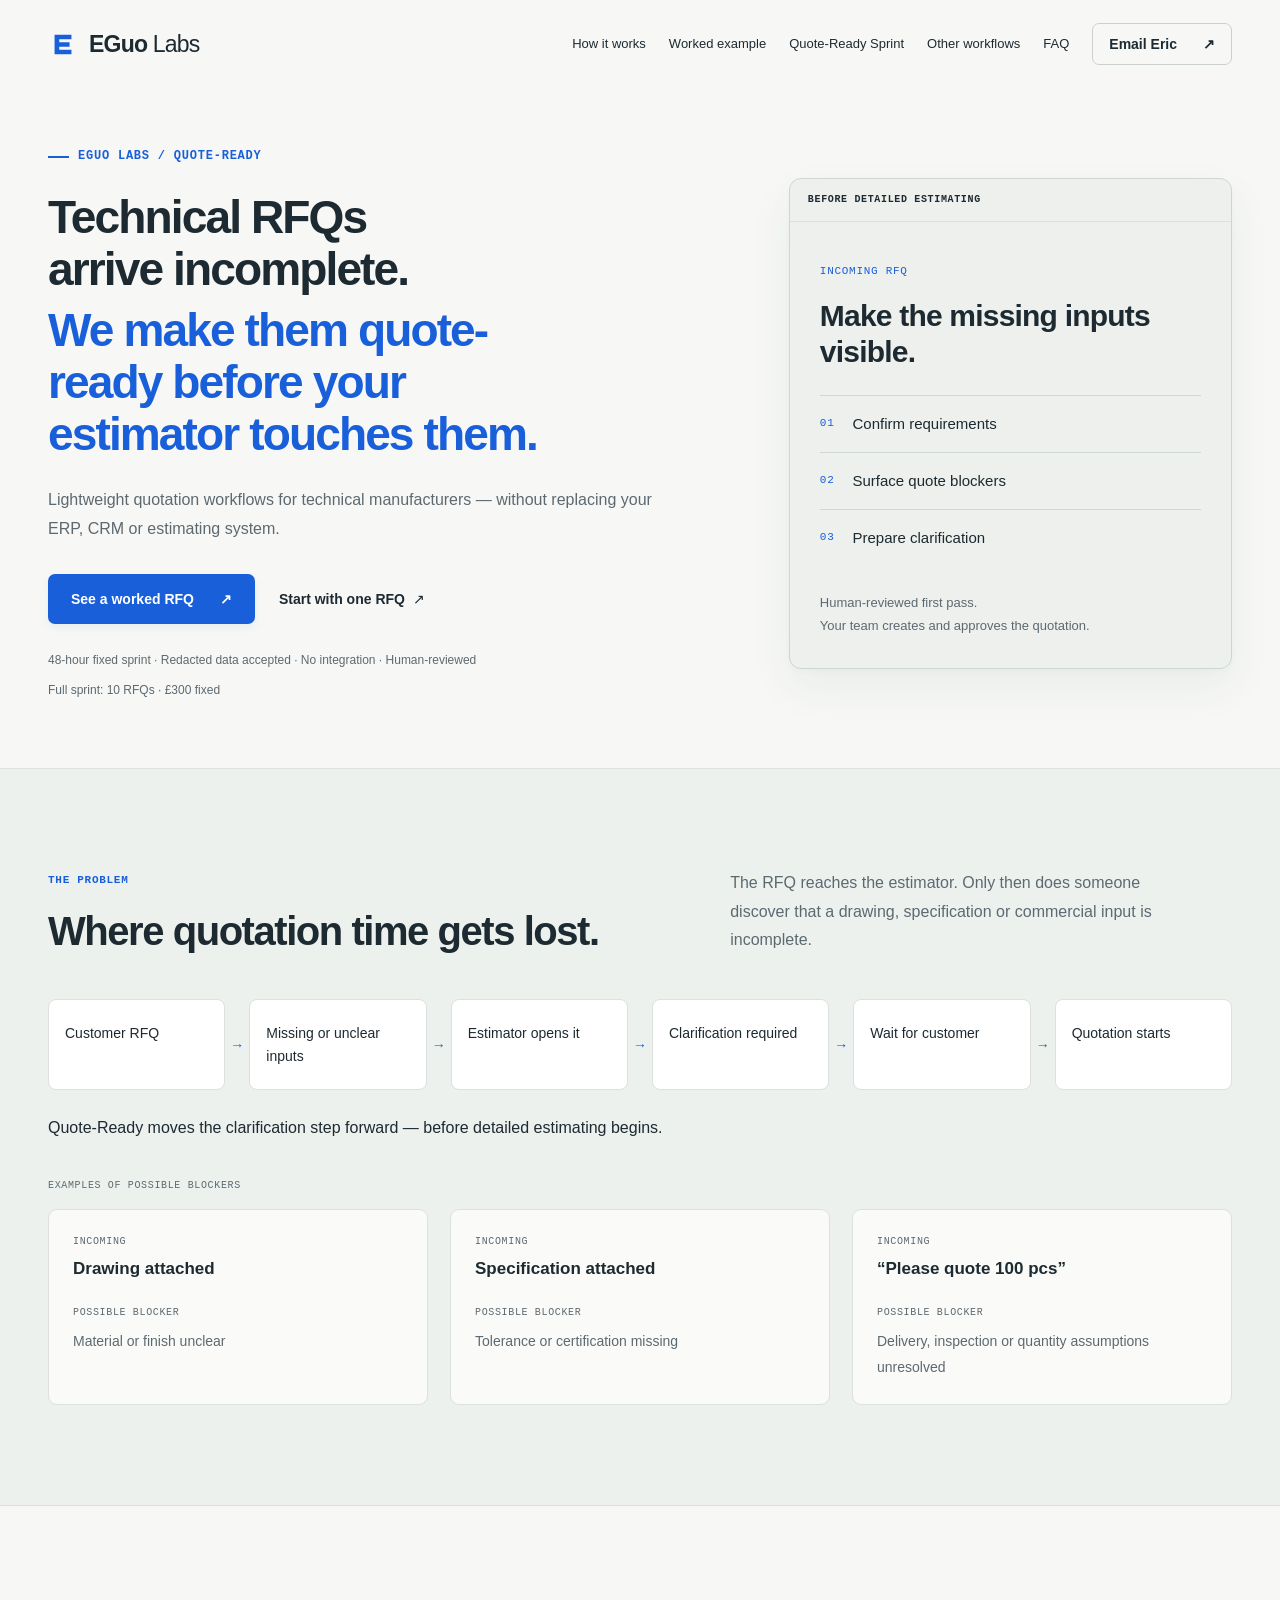
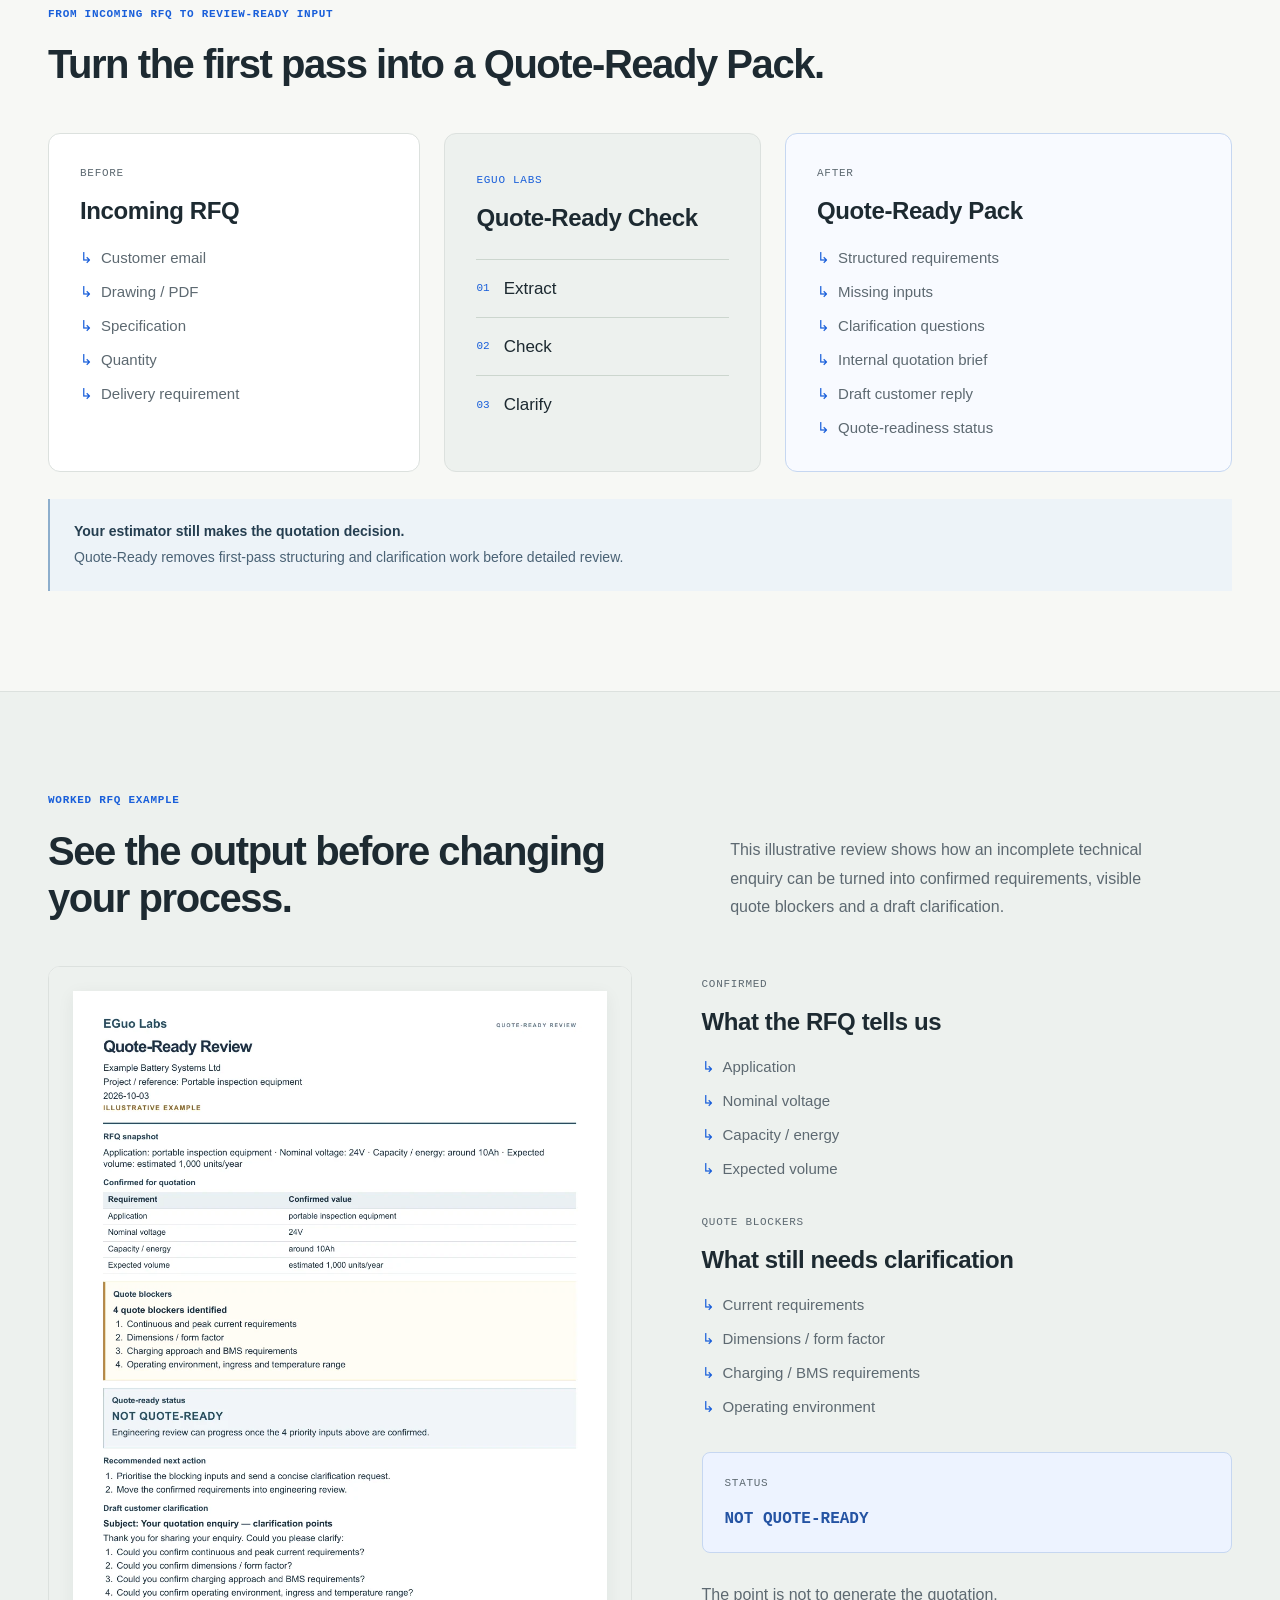
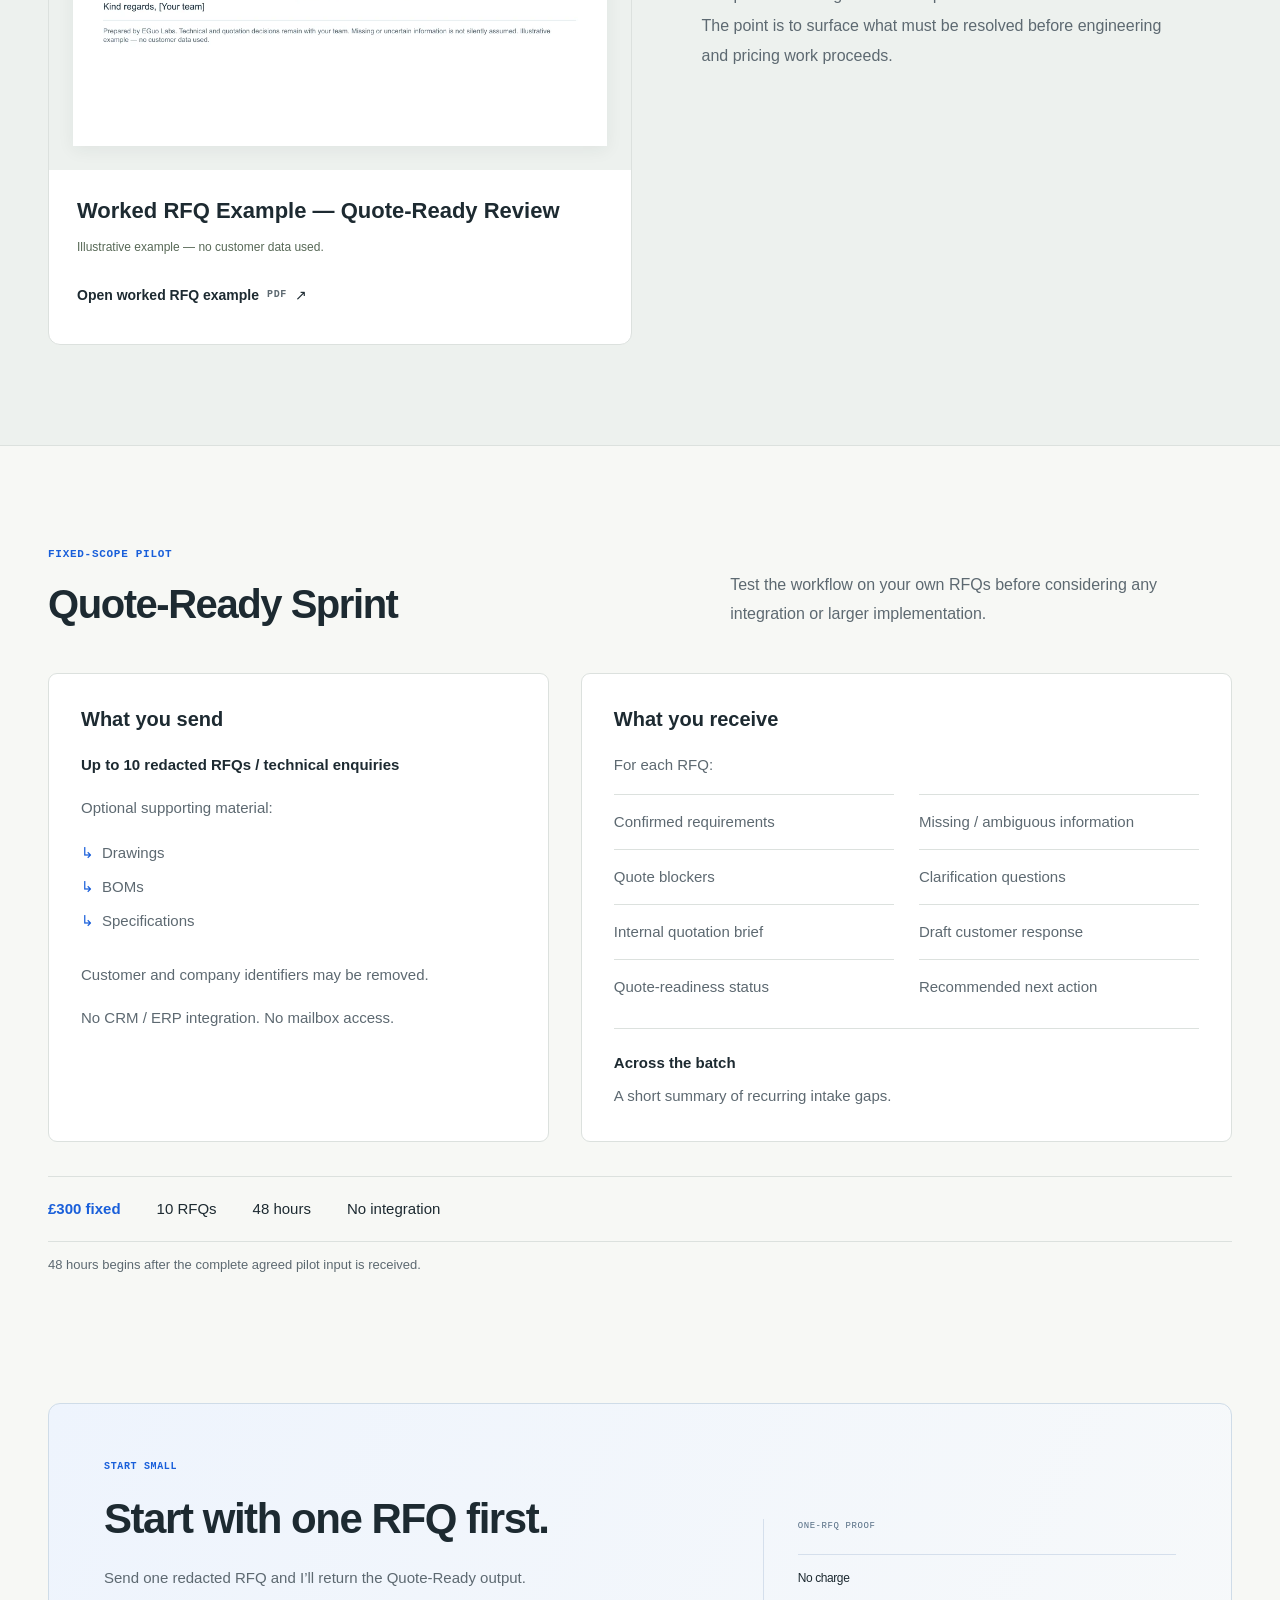
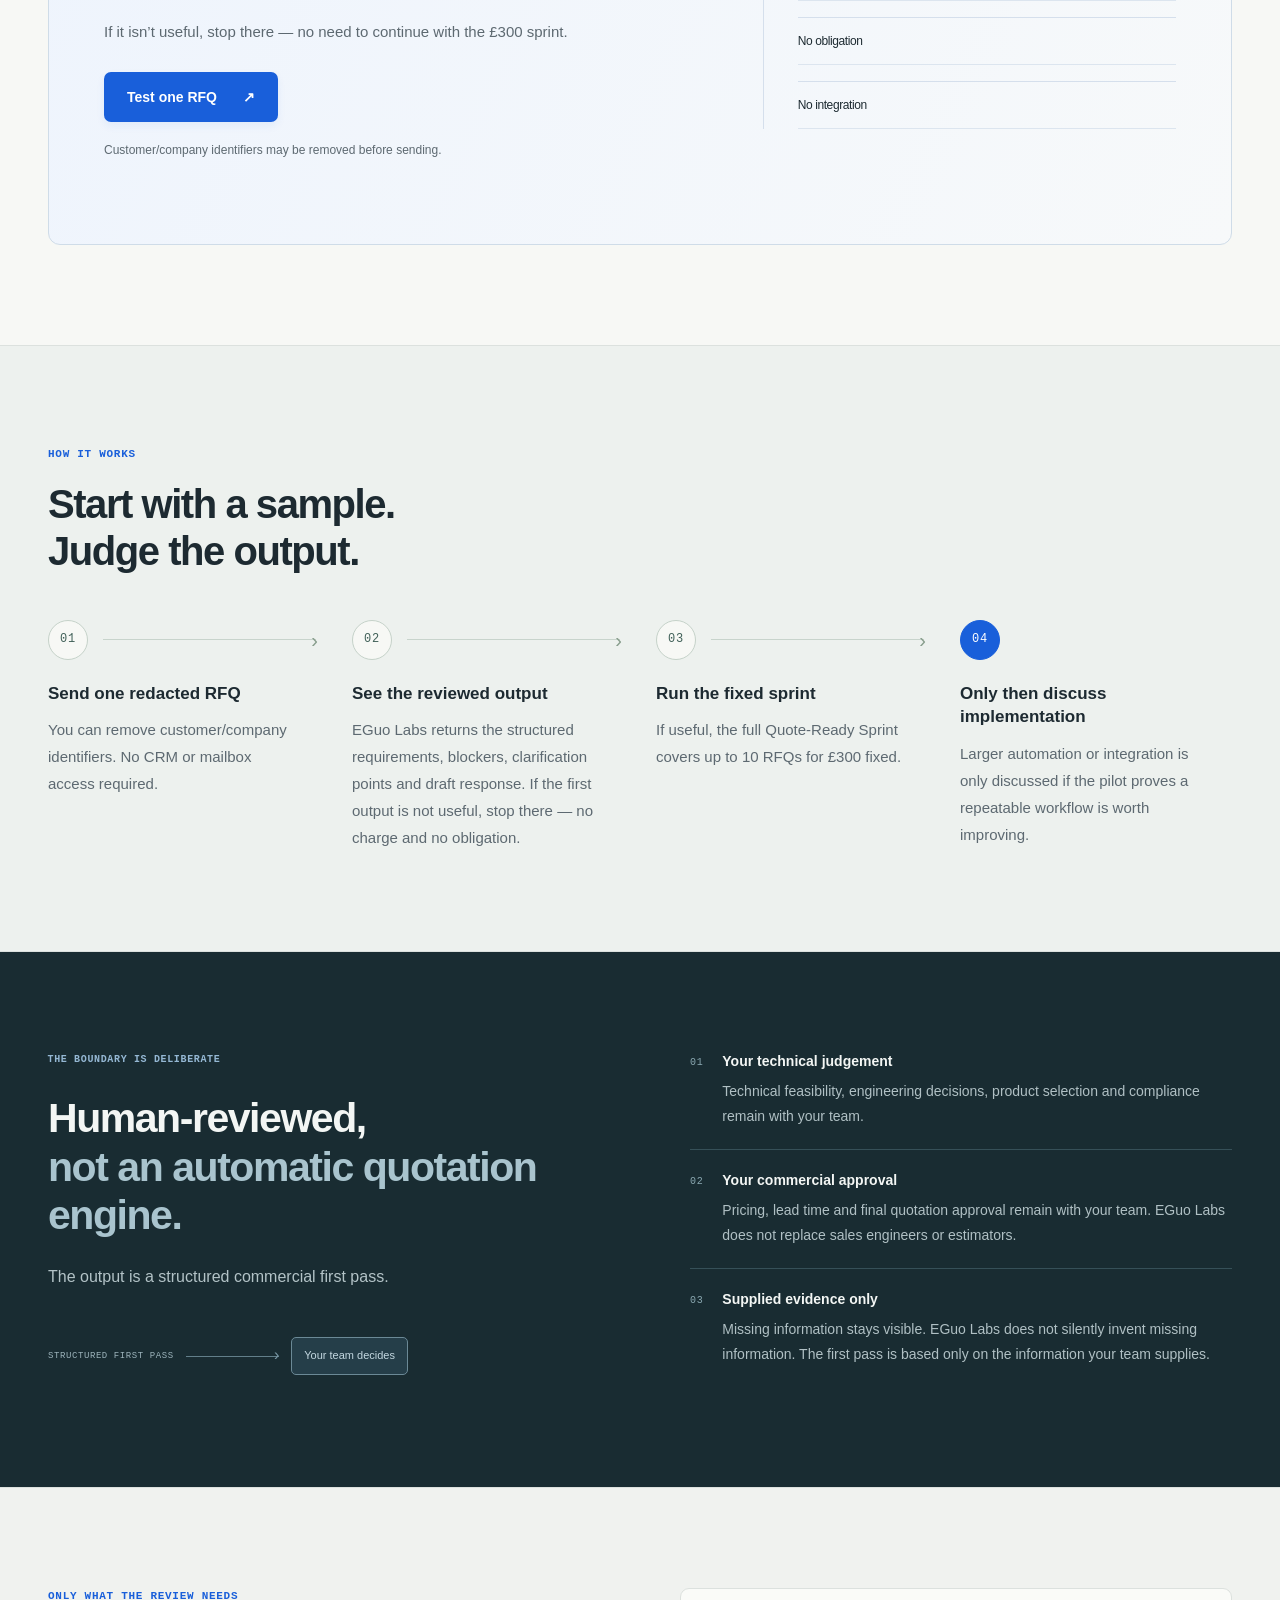
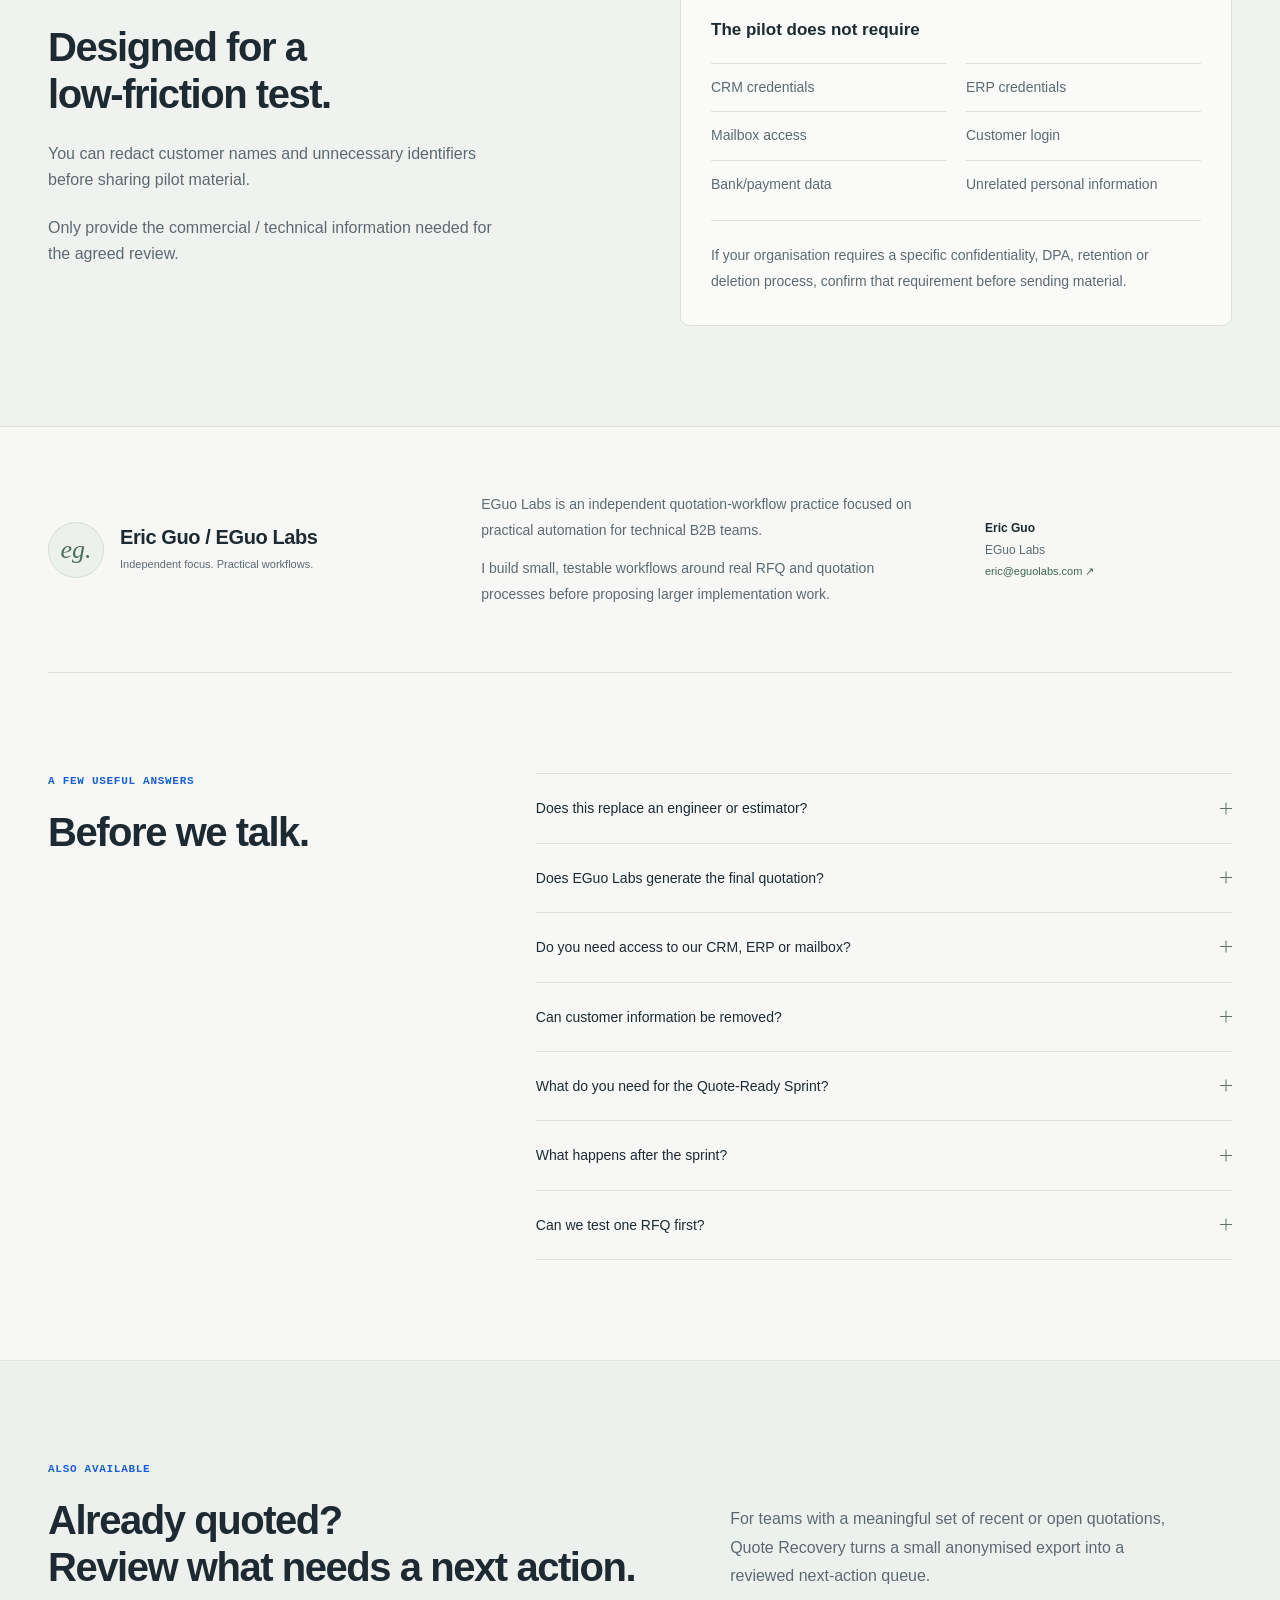
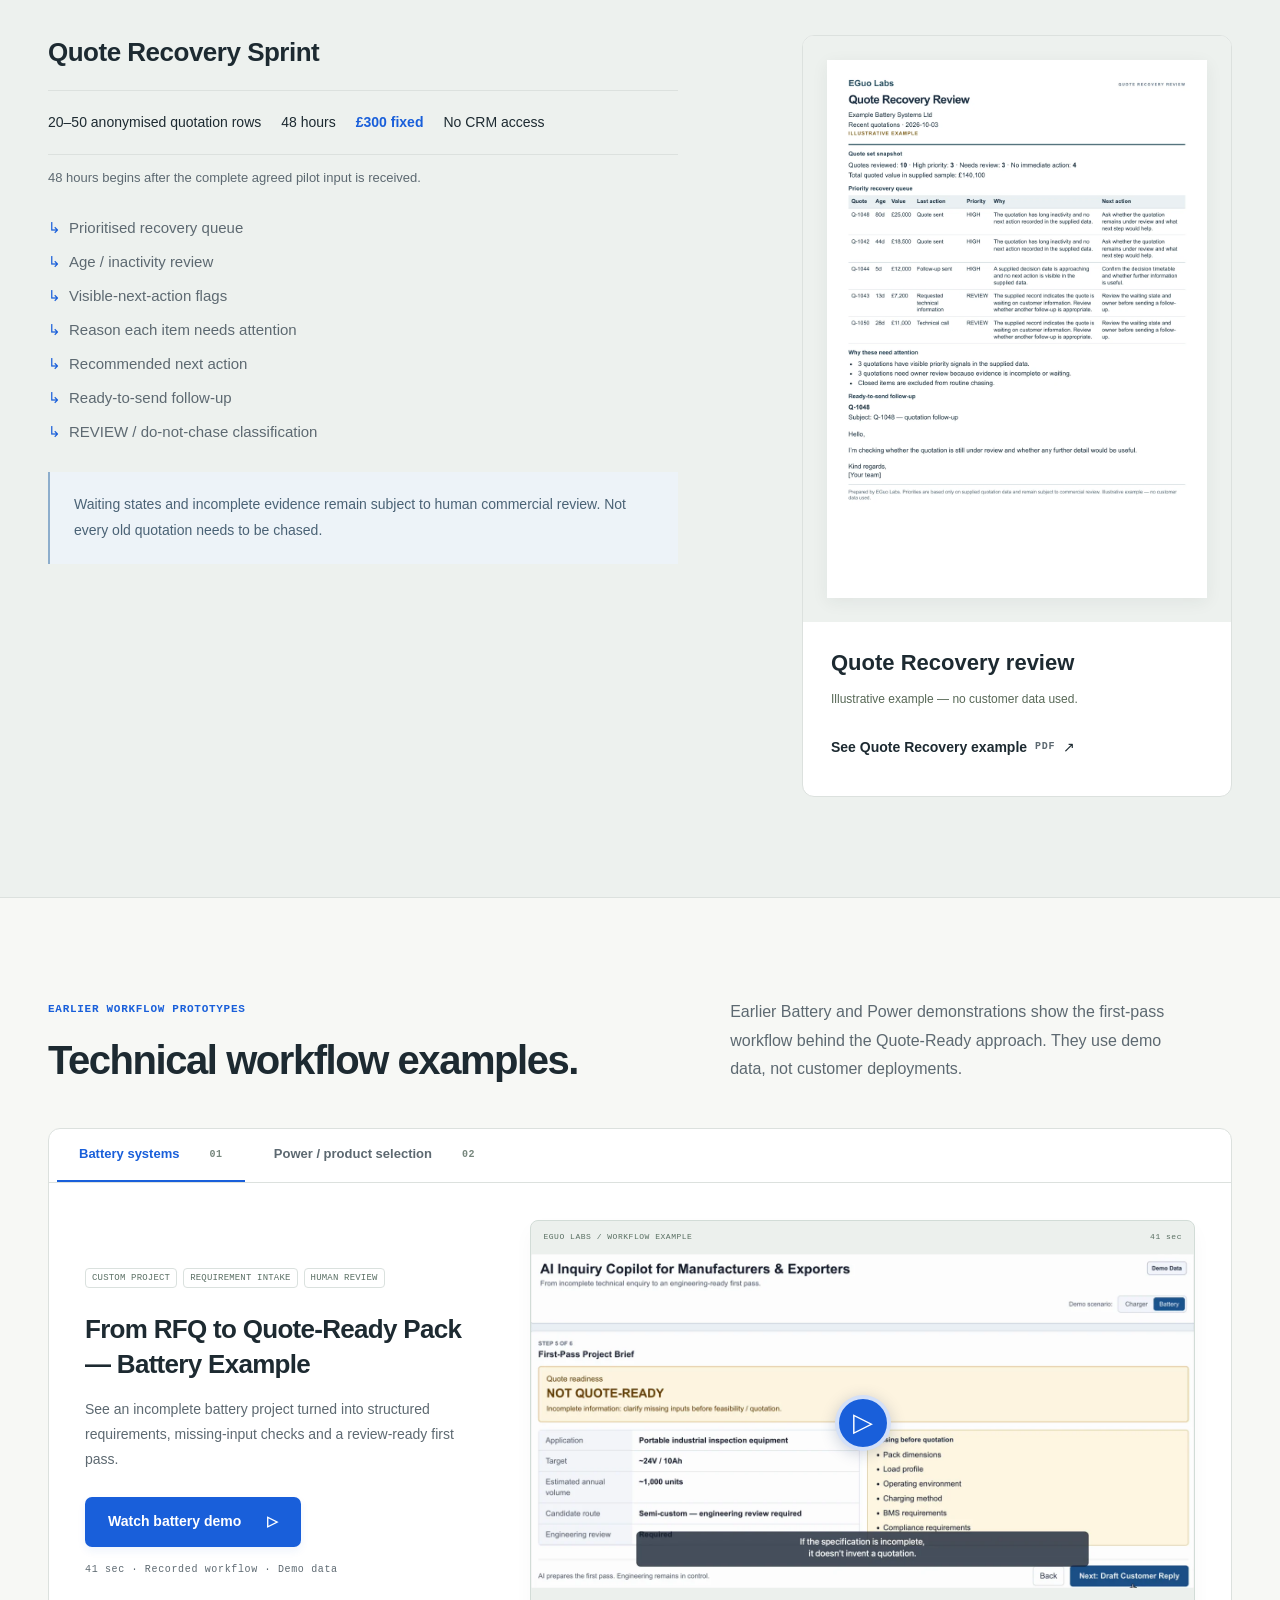
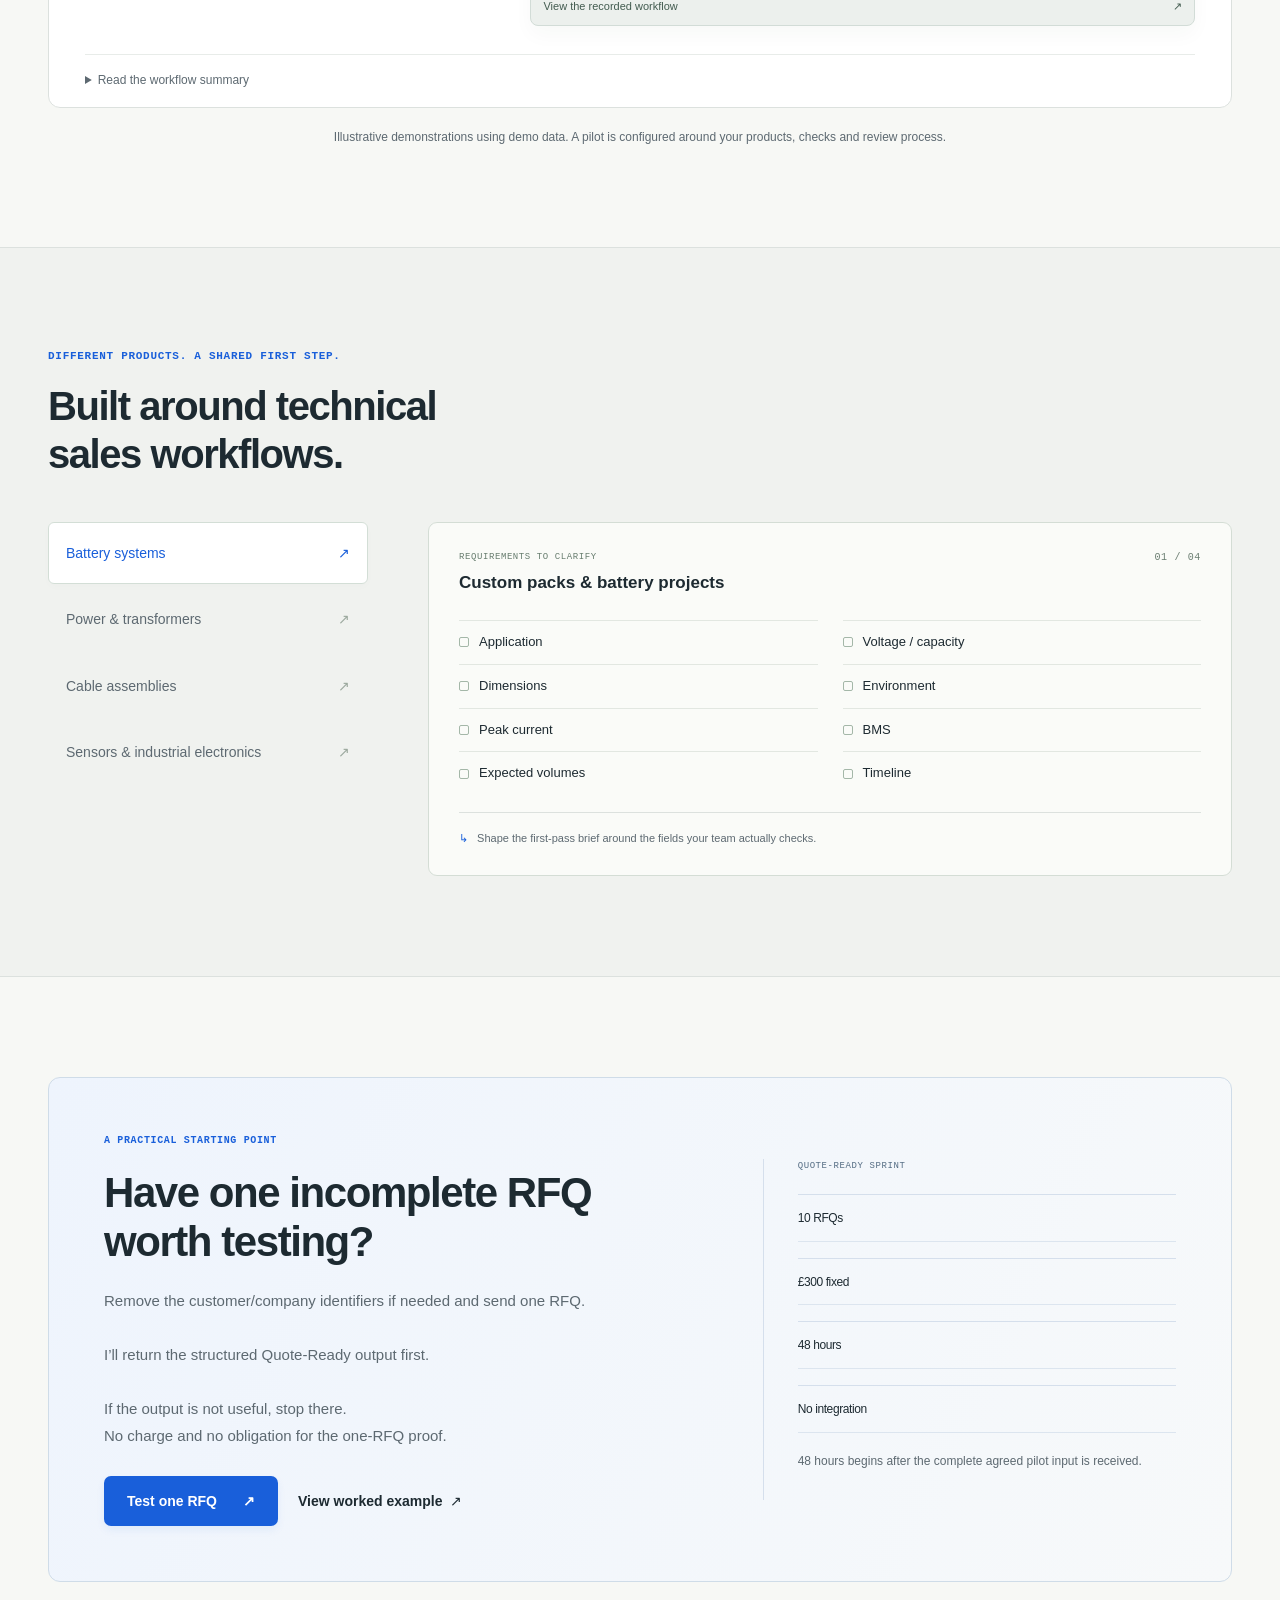
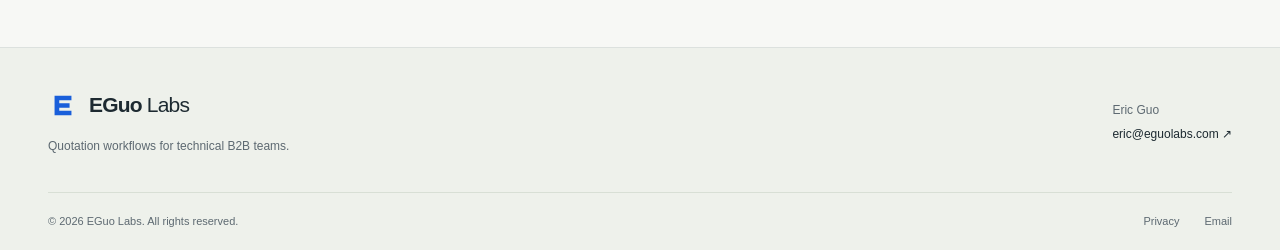
==== commit 4a62d1df: "feat: launch Quote-Ready quotation workflow site" ====
--- a/index.html
+++ b/index.html
@@ -1,31 +1,51 @@
 <!doctype html>
-<html lang="en-GB">
-<head>
+<html lang="en-GB"><head>
 <meta charset="utf-8"><meta name="viewport" content="width=device-width, initial-scale=1">
-<title>EGuo Labs | Quotation Workflow Pilots</title>
-<meta name="description" content="Focused quotation workflow pilots for technical B2B teams — from incomplete RFQs to quote-ready briefs and open quotations to clear follow-up priorities.">
+<title>EGuo Labs — Quote-Ready Workflows for Technical Manufacturers</title><meta name="description" content="Turn incomplete technical RFQs into structured, review-ready quotation briefs before detailed estimating. Fixed-scope, human-reviewed pilots with no CRM or ERP integration.">
 <link rel="canonical" href="https://eguolabs.com/">
-<meta property="og:type" content="website"><meta property="og:locale" content="en_GB"><meta property="og:site_name" content="EGuo Labs"><meta property="og:title" content="EGuo Labs | Quotation Workflow Pilots"><meta property="og:description" content="Focused quotation workflow pilots for technical B2B teams — from incomplete RFQs to quote-ready briefs and open quotations to clear follow-up priorities."><meta property="og:url" content="https://eguolabs.com/">
+<meta property="og:type" content="website"><meta property="og:locale" content="en_GB"><meta property="og:site_name" content="EGuo Labs">
+<meta property="og:title" content="EGuo Labs — Quote-Ready Workflows for Technical Manufacturers"><meta property="og:description" content="Turn incomplete technical RFQs into structured, review-ready quotation briefs before detailed estimating. Fixed-scope, human-reviewed pilots with no CRM or ERP integration."><meta property="og:url" content="https://eguolabs.com/">
 <meta name="theme-color" content="#f7f8f5"><link rel="icon" href="favicon.svg" type="image/svg+xml"><link rel="stylesheet" href="styles.css"><script src="script.js" defer></script>
-</head>
-<body>
-<a class="skip-link" href="#main">Skip to content</a>
-<header class="site-header"><div class="container header-inner"><a class="brand" href="./" aria-label="EGuo Labs home"><svg viewBox="0 0 32 32" aria-hidden="true"><path d="M7 6h18v5H12v3h11v5H12v3h13v5H7z"/></svg><span>EGuo<span class="brand-light"> Labs</span></span></a><button class="menu-toggle" aria-expanded="false" aria-controls="main-nav">Menu <span aria-hidden="true">＋</span></button><nav id="main-nav" aria-label="Main navigation"><a href="#how-it-works">How it works</a><a href="#examples">Examples</a><a href="#use-cases">Use cases</a><a href="quote-sprint/">Quotation sprint</a><a class="button button-small button-outline" href="mailto:eric@eguolabs.com?subject=EGuo%20Labs%20enquiry">Email Eric <span aria-hidden="true">↗</span></a></nav></div></header>
+</head><body><a class="skip-link" href="#main">Skip to content</a>
+<header class="site-header"><div class="container header-inner"><a class="brand" href="./" aria-label="EGuo Labs home"><svg viewBox="0 0 32 32" aria-hidden="true"><path d="M7 6h18v5H12v3h11v5H12v3h13v5H7z"/></svg><span>EGuo<span class="brand-light"> Labs</span></span></a><button class="menu-toggle" aria-expanded="false" aria-controls="main-nav">Menu <span aria-hidden="true">＋</span></button><nav id="main-nav" aria-label="Main navigation"><a href="#how-it-works">How it works</a><a href="#proofs">Worked example</a><a href="quote-ready/">Quote-Ready Sprint</a><a href="#quote-recovery">Other workflows</a><a href="#faq">FAQ</a><a class="button button-small button-outline" href="mailto:eric@eguolabs.com?subject=EGuo%20Labs%20enquiry">Email Eric <span aria-hidden="true">↗</span></a></nav></div></header>
 <main id="main">
-<section class="hero container commercial-hero" aria-labelledby="hero-title"><div class="hero-copy"><p class="eyebrow"><span class="blue-line"></span> EGuo Labs</p><h1 id="hero-title">Make technical quotations <span>easier to act on.</span></h1><p class="hero-description">I build focused quotation workflows for technical B2B teams — from incomplete RFQs to quote-ready briefs, and from open quotations to clear follow-up priorities.</p><p class="commercial-terms"><strong>Fixed-scope pilot. £300. 48-hour turnaround.</strong><br>No CRM or ERP integration required.</p><div class="hero-actions"><a class="button button-primary" href="quote-sprint/">See the quotation sprint <span aria-hidden="true">↗</span></a><a class="text-button" href="mailto:eric@eguolabs.com">Email Eric <span aria-hidden="true">↗</span></a></div><p class="hero-trust">Start with redacted or anonymised material.<br>48 hours after complete pilot input is received.</p></div><aside class="workflow-preview sprint-overview" aria-label="Two quotation workflow pilots"><div class="preview-top"><span class="mono">TWO FOCUSED PILOTS</span><span class="example-label">Your process. Reviewed outputs.</span></div><div class="sprint-overview-body"><a href="quote-sprint/#quote-ready"><span class="micro">01 / Quote-Ready Sprint</span><h2>Incomplete RFQ<br>→ quotation brief</h2><p>Clarify the inputs before quotation review.</p><span class="overview-scope">Up to 10 redacted RFQs <span aria-hidden="true">↗</span></span></a><a href="quote-sprint/#quote-recovery"><span class="micro">02 / Quote Recovery Sprint</span><h2>Open quotations<br>→ next actions</h2><p>Separate follow-up priorities from waiting states.</p><span class="overview-scope">20–50 anonymised quotations <span aria-hidden="true">↗</span></span></a></div><div class="overview-footer"><strong>£300 fixed <span>per pilot</span></strong><span>48 hours</span></div></aside></section>
-<div class="principles"><div class="container principles-grid"><div><p class="micro">Human-reviewed</p><p>A structured first pass,<br>reviewed by EGuo Labs</p></div><div><p class="micro">No guessing</p><p>Missing information<br>stays visible</p></div><div><p class="micro">Redacted input</p><p>Remove customer names<br>and unnecessary identifiers</p></div><div><p class="micro">No integration</p><p>No CRM, ERP or<br>mailbox access required</p></div></div></div>
-<section class="section container" id="outcomes" aria-labelledby="outcomes-title"><div class="section-heading split-heading reveal"><div><p class="eyebrow">Two focused outcomes</p><h2 id="outcomes-title">A clearer starting point.<br>A clearer next action.</h2></div><p>Choose the quotation work you want to test. Each pilot has a fixed scope, a fixed price and an output your team can review.</p></div><div class="offer-grid"><article class="offer-card reveal"><p class="eyebrow">Quote-Ready</p><h3>Move incomplete RFQs toward a clean quotation review.</h3><p>Turn a redacted RFQ into:</p><ul class="offer-list"><li>confirmed quotation inputs</li><li>missing or ambiguous information</li><li>clarification questions</li><li>an internal quotation brief</li><li>a draft customer response</li><li>a clear quote-readiness status</li></ul><div class="offer-terms"><span>10 RFQs</span><strong>£300 fixed</strong><span>48 hours</span></div><a class="text-button" href="quote-sprint/#quote-ready">Explore the Quote-Ready Sprint <span aria-hidden="true">↗</span></a></article><article class="offer-card reveal"><p class="eyebrow">Quote Recovery</p><h3>Give open quotations a clear next action.</h3><p>Turn a small anonymised quotation export into:</p><ul class="offer-list"><li>a prioritised recovery queue</li><li>inactivity / waiting-state review</li><li>reasons for each priority</li><li>recommended next actions</li><li>ready-to-send follow-ups</li><li>review / do-not-chase flags</li></ul><div class="offer-terms"><span>20–50 quotations</span><strong>£300 fixed</strong><span>48 hours</span></div><a class="text-button" href="quote-sprint/#quote-recovery">Explore the Quote Recovery Sprint <span aria-hidden="true">↗</span></a></article></div><p class="section-footnote">48 hours after complete pilot input is received. No CRM or ERP integration required.</p></section>
-<section class="workflow-section section" id="how-it-works" aria-labelledby="workflow-title"><div class="container"><div class="section-heading reveal"><p class="eyebrow">How it works</p><h2 id="workflow-title">Start with a sample.<br>Judge the output.</h2></div><ol class="steps pilot-steps reveal"><li><div class="step-track"><span class="step-number mono">01</span><span class="step-line" aria-hidden="true"></span></div><h3>Send a redacted sample</h3><p>Use one RFQ or a small anonymised quotation sample. No CRM credentials required.</p></li><li><div class="step-track"><span class="step-number mono">02</span><span class="step-line" aria-hidden="true"></span></div><h3>See the reviewed output</h3><p>EGuo Labs returns a clear, human-reviewed proof based only on the supplied information.</p></li><li><div class="step-track"><span class="step-number mono">03</span><span class="step-line" aria-hidden="true"></span></div><h3>Run the fixed pilot</h3><p>If the output is useful, the paid pilot is £300 fixed with a 48-hour turnaround.</p></li><li><div class="step-track"><span class="step-number mono">04</span><span class="step-line" aria-hidden="true"></span></div><h3>Decide what is worth implementing</h3><p>Integration or ongoing automation is only discussed if the pilot proves a repeatable workflow is worth improving.</p></li></ol><div class="handoff-note"><span aria-hidden="true">↳</span> Pilot turnaround starts when complete input is received. <strong>Your team decides whether further implementation is worthwhile.</strong></div></div></section>
-<section class="section container" id="proofs" aria-labelledby="proofs-title"><div class="section-heading split-heading reveal"><div><p class="eyebrow">The output, made visible</p><h2 id="proofs-title">See what the output looks like.</h2></div><p>Two illustrative reviews show the format and level of detail. They are examples, not customer results.</p></div><div class="proof-grid"><figure class="proof-card reveal"><a href="assets/proofs/quote-ready-v5-illustrative.pdf" class="proof-image-link" aria-label="Open illustrative Quote-Ready review PDF"><img src="assets/proofs/quote-ready-v5-preview.webp" width="990" height="1400" loading="lazy" alt="Illustrative Quote-Ready review example"></a><figcaption><h3>Quote-Ready review</h3><p>Confirmed inputs, quote blockers, readiness and a draft clarification — with missing information kept visible.</p><p class="proof-disclosure">Illustrative example. No customer data used.</p><a class="text-button" href="assets/proofs/quote-ready-v5-illustrative.pdf">Open Quote-Ready example <span class="mono">PDF</span><span aria-hidden="true">↗</span></a></figcaption></figure><figure class="proof-card reveal"><a href="assets/proofs/quote-recovery-v5-illustrative.pdf" class="proof-image-link" aria-label="Open illustrative Quote Recovery review PDF"><img src="assets/proofs/quote-recovery-v5-preview.webp" width="990" height="1400" loading="lazy" alt="Illustrative Quote Recovery review example"></a><figcaption><h3>Quote Recovery review</h3><p>A priority queue with reasons, next actions and a proposed follow-up — with waiting states left for review.</p><p class="proof-disclosure">Illustrative example. No customer data used.</p><a class="text-button" href="assets/proofs/quote-recovery-v5-illustrative.pdf">Open Quote Recovery example <span class="mono">PDF</span><span aria-hidden="true">↗</span></a></figcaption></figure></div></section>
-<section class="human-section section" id="human-review" aria-labelledby="human-title"><div class="container human-grid"><div class="human-heading reveal"><p class="eyebrow">The boundary is deliberate</p><h2 id="human-title">Human-reviewed,<br><span>not an automatic quotation engine.</span></h2><p>The output is a structured commercial first pass.</p><div class="review-gate"><span class="mono">STRUCTURED FIRST PASS</span><span class="gate-line" aria-hidden="true"></span><span class="gate-tag">Your team decides</span></div></div><div class="human-points reveal"><article><span class="mono">01</span><div><h3>Your technical judgement</h3><p>Technical feasibility, engineering decisions, product selection and compliance remain with your team.</p></div></article><article><span class="mono">02</span><div><h3>Your commercial approval</h3><p>Pricing, lead time and final quotation approval remain with your team. EGuo Labs does not replace sales engineers or estimators.</p></div></article><article><span class="mono">03</span><div><h3>Supplied evidence only</h3><p>Missing information stays visible. Follow-up priorities remain subject to commercial review; a waiting state is not automatically a reason to chase.</p></div></article></div></div></section>
+<section class="hero container ready-hero" aria-labelledby="hero-title">
+<div class="hero-copy"><p class="eyebrow"><span class="blue-line"></span> EGuo Labs / Quote-Ready</p>
+<h1 id="hero-title">Technical RFQs arrive incomplete. <span>We make them quote-ready before your estimator touches them.</span></h1>
+<p class="hero-description">Lightweight quotation workflows for technical manufacturers — without replacing your ERP, CRM or estimating system.</p>
+<div class="hero-actions"><a class="button button-primary" href="#proofs">See a worked RFQ <span aria-hidden="true">↗</span></a><a class="text-button" href="mailto:eric@eguolabs.com?subject=One%20RFQ%20test&amp;body=Hi%20Eric%2C%0A%0AI%20have%20an%20RFQ%20I%27d%20like%20to%20test.%0A%0ACompany%3A%0ARFQ%20type%3A%0A%0AThanks%2C">Start with one RFQ <span aria-hidden="true">↗</span></a></div>
+<p class="hero-trust">48-hour fixed sprint · Redacted data accepted · No integration · Human-reviewed</p>
+<p class="hero-commercial">Full sprint: 10 RFQs · £300 fixed</p></div>
+<aside class="workflow-preview ready-overview" aria-label="Quote-Ready first pass">
+<div class="preview-top"><span class="mono">BEFORE DETAILED ESTIMATING</span></div>
+<div class="ready-overview-body"><p class="micro">Incoming RFQ</p><h2>Make the missing inputs visible.</h2><ol><li><span class="mono">01</span><div>Confirm requirements</div></li><li><span class="mono">02</span><div>Surface quote blockers</div></li><li><span class="mono">03</span><div>Prepare clarification</div></li></ol><p class="overview-boundary">Human-reviewed first pass.<br>Your team creates and approves the quotation.</p></div></aside></section>
+<section class="section workflow-section" id="problem" aria-labelledby="problem-title"><div class="container">
+<div class="section-heading split-heading"><div><p class="eyebrow">The problem</p><h2 id="problem-title">Where quotation time gets lost.</h2></div><p>The RFQ reaches the estimator. Only then does someone discover that a drawing, specification or commercial input is incomplete.</p></div>
+<ol class="rfq-flow" aria-label="Example quotation intake sequence"><li>Customer RFQ</li><li>Missing or unclear inputs</li><li>Estimator opens it</li><li>Clarification required</li><li>Wait for customer</li><li>Quotation starts</li></ol>
+<p class="flow-note">Quote-Ready moves the clarification step forward — before detailed estimating begins.</p>
+<p class="micro example-intro">Examples of possible blockers</p><div class="blocker-examples"><article><p class="micro">Incoming</p><h3>Drawing attached</h3><p class="micro">Possible blocker</p><p>Material or finish unclear</p></article><article><p class="micro">Incoming</p><h3>Specification attached</h3><p class="micro">Possible blocker</p><p>Tolerance or certification missing</p></article><article><p class="micro">Incoming</p><h3>“Please quote 100 pcs”</h3><p class="micro">Possible blocker</p><p>Delivery, inspection or quantity assumptions unresolved</p></article></div></div></section>
+<section class="section container" id="outcomes" aria-labelledby="pack-title"><div class="section-heading"><p class="eyebrow">From incoming RFQ to review-ready input</p><h2 id="pack-title">Turn the first pass into a Quote-Ready Pack.</h2></div>
+<div class="pack-grid"><article class="pack-card"><p class="micro">Before</p><h3>Incoming RFQ</h3><ul class="offer-list"><li>Customer email</li><li>Drawing / PDF</li><li>Specification</li><li>Quantity</li><li>Delivery requirement</li></ul></article><article class="pack-card pack-check"><p class="micro">EGuo Labs</p><h3>Quote-Ready Check</h3><ol><li>Extract</li><li>Check</li><li>Clarify</li></ol></article><article class="pack-card pack-output"><p class="micro">After</p><h3>Quote-Ready Pack</h3><ul class="offer-list"><li>Structured requirements</li><li>Missing inputs</li><li>Clarification questions</li><li>Internal quotation brief</li><li>Draft customer reply</li><li>Quote-readiness status</li></ul></article></div>
+<p class="boundary-note"><strong>Your estimator still makes the quotation decision.</strong><br>Quote-Ready removes first-pass structuring and clarification work before detailed review.</p></section>
+<section class="section workflow-section" id="proofs" aria-labelledby="proofs-title"><div class="container">
+<div class="section-heading split-heading"><div><p class="eyebrow">Worked RFQ Example</p><h2 id="proofs-title">See the output before changing your process.</h2></div><p>This illustrative review shows how an incomplete technical enquiry can be turned into confirmed requirements, visible quote blockers and a draft clarification.</p></div>
+<div class="worked-grid"><figure class="proof-card"><a href="assets/proofs/quote-ready-v5-illustrative.pdf" class="proof-image-link" aria-label="Open worked RFQ example PDF"><img src="assets/proofs/quote-ready-v5-preview.webp" width="990" height="1400" loading="lazy" alt="Illustrative Quote-Ready review example"></a><figcaption><h3>Worked RFQ Example — Quote-Ready Review</h3><p class="proof-disclosure">Illustrative example — no customer data used.</p><a class="text-button" href="assets/proofs/quote-ready-v5-illustrative.pdf">Open worked RFQ example <span class="mono">PDF</span><span aria-hidden="true">↗</span></a></figcaption></figure>
+<div class="worked-notes"><div><p class="micro">Confirmed</p><h3>What the RFQ tells us</h3><ul class="offer-list"><li>Application</li><li>Nominal voltage</li><li>Capacity / energy</li><li>Expected volume</li></ul></div><div><p class="micro">Quote blockers</p><h3>What still needs clarification</h3><ul class="offer-list"><li>Current requirements</li><li>Dimensions / form factor</li><li>Charging / BMS requirements</li><li>Operating environment</li></ul></div><div class="readiness-status"><p class="micro">Status</p><strong>NOT QUOTE-READY</strong></div><p class="worked-purpose">The point is not to generate the quotation.<br>The point is to surface what must be resolved before engineering and pricing work proceeds.</p></div></div></div></section>
+<section class="section container" id="quote-ready" aria-labelledby="ready-title"><div class="section-heading split-heading"><div><p class="eyebrow">Fixed-scope pilot</p><h2 id="ready-title">Quote-Ready Sprint</h2></div><p>Test the workflow on your own RFQs before considering any integration or larger implementation.</p></div>
+<div class="sprint-detail-grid"><div class="input-card"><h3>What you send</h3><p><strong>Up to 10 redacted RFQs / technical enquiries</strong></p><p>Optional supporting material:</p><ul class="offer-list"><li>Drawings</li><li>BOMs</li><li>Specifications</li></ul><p>Customer and company identifiers may be removed.</p><p>No CRM / ERP integration. No mailbox access.</p></div><div class="deliverable-card"><h3>What you receive</h3><p>For each RFQ:</p><ul class="deliverable-list"><li>Confirmed requirements</li><li>Missing / ambiguous information</li><li>Quote blockers</li><li>Clarification questions</li><li>Internal quotation brief</li><li>Draft customer response</li><li>Quote-readiness status</li><li>Recommended next action</li></ul><div class="batch-summary"><h4>Across the batch</h4><p>A short summary of recurring intake gaps.</p></div></div></div>
+<ul class="terms-strip"><li><strong>£300 fixed</strong></li><li>10 RFQs</li><li>48 hours</li><li>No integration</li></ul><p class="turnaround-note">48 hours begins after the complete agreed pilot input is received.</p></section>
+<section class="section container one-rfq-section" id="one-rfq" aria-labelledby="one-rfq-title"><div class="pilot-card"><div><p class="eyebrow">Start small</p><h2 id="one-rfq-title">Start with one RFQ first.</h2><p>Send one redacted RFQ and I’ll return the Quote-Ready output.</p><p>If it isn’t useful, stop there — no need to continue with the £300 sprint.</p><a class="button button-primary" href="mailto:eric@eguolabs.com?subject=One%20RFQ%20test&amp;body=Hi%20Eric%2C%0A%0AI%20have%20an%20RFQ%20I%27d%20like%20to%20test.%0A%0ACompany%3A%0ARFQ%20type%3A%0A%0AThanks%2C">Test one RFQ <span aria-hidden="true">↗</span></a><p class="turnaround-note">Customer/company identifiers may be removed before sending.</p></div><div class="pilot-process"><p class="micro">One-RFQ proof</p><ul class="proof-terms"><li>No charge</li><li>No obligation</li><li>No integration</li></ul></div></div></section>
+<section class="section workflow-section" id="how-it-works" aria-labelledby="workflow-title"><div class="container"><div class="section-heading"><p class="eyebrow">How it works</p><h2 id="workflow-title">Start with a sample.<br>Judge the output.</h2></div><ol class="steps pilot-steps"><li><div class="step-track"><span class="step-number mono">01</span><span class="step-line" aria-hidden="true"></span></div><h3>Send one redacted RFQ</h3><p>You can remove customer/company identifiers. No CRM or mailbox access required.</p></li><li><div class="step-track"><span class="step-number mono">02</span><span class="step-line" aria-hidden="true"></span></div><h3>See the reviewed output</h3><p>EGuo Labs returns the structured requirements, blockers, clarification points and draft response. If the first output is not useful, stop there — no charge and no obligation.</p></li><li><div class="step-track"><span class="step-number mono">03</span><span class="step-line" aria-hidden="true"></span></div><h3>Run the fixed sprint</h3><p>If useful, the full Quote-Ready Sprint covers up to 10 RFQs for £300 fixed.</p></li><li><div class="step-track"><span class="step-number mono">04</span><span class="step-line" aria-hidden="true"></span></div><h3>Only then discuss implementation</h3><p>Larger automation or integration is only discussed if the pilot proves a repeatable workflow is worth improving.</p></li></ol></div></section>
+<section class="human-section section" id="human-review" aria-labelledby="human-title"><div class="container human-grid"><div class="human-heading reveal"><p class="eyebrow">The boundary is deliberate</p><h2 id="human-title">Human-reviewed,<br><span>not an automatic quotation engine.</span></h2><p>The output is a structured commercial first pass.</p><div class="review-gate"><span class="mono">STRUCTURED FIRST PASS</span><span class="gate-line" aria-hidden="true"></span><span class="gate-tag">Your team decides</span></div></div><div class="human-points reveal"><article><span class="mono">01</span><div><h3>Your technical judgement</h3><p>Technical feasibility, engineering decisions, product selection and compliance remain with your team.</p></div></article><article><span class="mono">02</span><div><h3>Your commercial approval</h3><p>Pricing, lead time and final quotation approval remain with your team. EGuo Labs does not replace sales engineers or estimators.</p></div></article><article><span class="mono">03</span><div><h3>Supplied evidence only</h3><p>Missing information stays visible. EGuo Labs does not silently invent missing information. The first pass is based only on the information your team supplies.</p></div></article></div></div></section>
 <section class="use-case-section section" id="data-handling" aria-labelledby="data-title"><div class="container data-grid"><div class="section-heading"><p class="eyebrow">Only what the review needs</p><h2 id="data-title">Designed for a<br>low-friction test.</h2><p>You can redact customer names and unnecessary identifiers before sharing pilot material.</p><p>Only provide the commercial / technical information needed for the agreed review.</p></div><div class="data-panel"><h3>The pilot does not require</h3><ul class="data-list"><li>CRM credentials</li><li>ERP credentials</li><li>Mailbox access</li><li>Customer login</li><li>Bank/payment data</li><li>Unrelated personal information</li></ul><p class="handling-note">If your organisation requires a specific confidentiality, DPA, retention or deletion process, confirm that requirement before sending material.</p></div></div></section>
-<section class="about-section container v5-about" id="about" aria-labelledby="about-title"><div class="about-label"><span class="signature-mark" aria-hidden="true">eg.</span><div><h2 id="about-title">Eric Guo / EGuo Labs</h2><p>Independent focus. Practical workflows.</p></div></div><div class="about-copy"><p>EGuo Labs is an independent workflow practice focused on practical automation for technical B2B work.</p><p>I build small, testable systems around real commercial workflows before proposing larger implementation work.</p></div><address><strong>Eric Guo</strong><span>EGuo Labs</span><a href="mailto:eric@eguolabs.com">eric@eguolabs.com <span aria-hidden="true">↗</span></a></address></section>
-<section class="section container" id="examples" aria-labelledby="examples-title"><div class="section-heading split-heading reveal"><div><p class="eyebrow">Earlier workflow prototypes</p><h2 id="examples-title">Technical workflow examples.</h2></div><p>Earlier Battery and Power demonstrations show the enquiry workflow behind the first pass. These are prototypes using demo data, not customer deployments.</p></div>
+<section class="about-section container v5-about" id="about" aria-labelledby="about-title"><div class="about-label"><span class="signature-mark" aria-hidden="true">eg.</span><div><h2 id="about-title">Eric Guo / EGuo Labs</h2><p>Independent focus. Practical workflows.</p></div></div><div class="about-copy"><p>EGuo Labs is an independent quotation-workflow practice focused on practical automation for technical B2B teams.</p><p>I build small, testable workflows around real RFQ and quotation processes before proposing larger implementation work.</p></div><address><strong>Eric Guo</strong><span>EGuo Labs</span><a href="mailto:eric@eguolabs.com">eric@eguolabs.com <span aria-hidden="true">↗</span></a></address></section>
+<section class="section container faq-section" id="faq" aria-labelledby="faq-title"><div class="section-heading"><p class="eyebrow">A few useful answers</p><h2 id="faq-title">Before we talk.</h2></div><div class="faq-list"><details class="faq-item"><summary>Does this replace an engineer or estimator?<span class="faq-plus" aria-hidden="true"></span></summary><p>No. EGuo Labs prepares a structured first pass. Technical feasibility, engineering decisions, pricing, lead time, compliance and final quotation approval stay with your team.</p></details><details class="faq-item"><summary>Does EGuo Labs generate the final quotation?<span class="faq-plus" aria-hidden="true"></span></summary><p>No. Quote-Ready prepares the requirements, missing inputs, clarification questions and internal brief before detailed quotation work. Your team creates and approves the quotation.</p></details><details class="faq-item"><summary>Do you need access to our CRM, ERP or mailbox?<span class="faq-plus" aria-hidden="true"></span></summary><p>No. The fixed pilot works from redacted RFQs or quotation data supplied by your team.</p></details><details class="faq-item"><summary>Can customer information be removed?<span class="faq-plus" aria-hidden="true"></span></summary><p>Yes. Customer/company names and unnecessary identifiers can be removed before material is shared.</p></details><details class="faq-item"><summary>What do you need for the Quote-Ready Sprint?<span class="faq-plus" aria-hidden="true"></span></summary><p>Up to 10 recent RFQs or technical enquiries, with any relevant drawing, BOM or specification needed for the agreed review.</p></details><details class="faq-item"><summary>What happens after the sprint?<span class="faq-plus" aria-hidden="true"></span></summary><p>You receive the reviewed outputs and a short summary of recurring intake gaps. If the workflow proves useful, a larger implementation can be discussed. There is no obligation to continue.</p></details><details class="faq-item"><summary>Can we test one RFQ first?<span class="faq-plus" aria-hidden="true"></span></summary><p>Yes. Send one redacted RFQ first. I’ll return the Quote-Ready output at no charge. If it is not useful, you do not need to continue with the £300 sprint.</p></details></div></section>
+<section class="section workflow-section" id="quote-recovery" aria-labelledby="recovery-title"><div class="container"><div class="section-heading split-heading"><div><p class="eyebrow">Also available</p><h2 id="recovery-title">Already quoted?<br>Review what needs a next action.</h2></div><p>For teams with a meaningful set of recent or open quotations, Quote Recovery turns a small anonymised export into a reviewed next-action queue.</p></div><div class="recovery-grid"><div class="recovery-copy"><h3>Quote Recovery Sprint</h3><ul class="terms-strip"><li>20–50 anonymised quotation rows</li><li>48 hours</li><li><strong>£300 fixed</strong></li><li>No CRM access</li></ul><p class="turnaround-note">48 hours begins after the complete agreed pilot input is received.</p><ul class="offer-list"><li>Prioritised recovery queue</li><li>Age / inactivity review</li><li>Visible-next-action flags</li><li>Reason each item needs attention</li><li>Recommended next action</li><li>Ready-to-send follow-up</li><li>REVIEW / do-not-chase classification</li></ul><p class="boundary-note">Waiting states and incomplete evidence remain subject to human commercial review. Not every old quotation needs to be chased.</p></div><figure class="proof-card recovery-proof"><a class="proof-image-link" href="assets/proofs/quote-recovery-v5-illustrative.pdf" aria-label="Open illustrative Quote Recovery PDF"><img src="assets/proofs/quote-recovery-v5-preview.webp" width="990" height="1400" loading="lazy" alt="Illustrative Quote Recovery review example"></a><figcaption><h3>Quote Recovery review</h3><p class="proof-disclosure">Illustrative example — no customer data used.</p><a class="text-button" href="assets/proofs/quote-recovery-v5-illustrative.pdf">See Quote Recovery example <span class="mono">PDF</span><span aria-hidden="true">↗</span></a></figcaption></figure></div></div></section>
+<section class="section container" id="examples" aria-labelledby="examples-title"><div class="section-heading split-heading reveal"><div><p class="eyebrow">Earlier workflow prototypes</p><h2 id="examples-title">Technical workflow examples.</h2></div><p>Earlier Battery and Power demonstrations show the first-pass workflow behind the Quote-Ready approach. They use demo data, not customer deployments.</p></div>
 <div class="demo-switcher reveal" data-tabs><div class="tab-list demo-tabs" role="tablist" aria-label="Workflow examples"><button id="demo-battery-tab" role="tab" aria-selected="true" aria-controls="demo-battery">Battery systems <span class="mono">01</span></button><button id="demo-power-tab" role="tab" aria-selected="false" aria-controls="demo-power" tabindex="-1">Power / product selection <span class="mono">02</span></button></div>
-<div class="demo-panel" id="demo-battery" role="tabpanel" aria-labelledby="demo-battery-tab" tabindex="0" ><div class="demo-copy"><div class="metadata"><span>Custom project</span><span>Requirement intake</span><span>Human review</span></div><h3>Battery enquiry</h3><p>See an incomplete battery project turned into structured requirements, missing-input checks and a review-ready first pass.</p><a class="button button-primary video-trigger" href="assets/videos/battery-demo.mp4" data-video="battery-demo" data-title="Battery enquiry" data-summary="battery-summary" data-modal-description="Incomplete specifications remain visible and the enquiry stays not quote-ready until the required inputs are clarified. Candidate routes remain subject to engineering review.">Watch battery demo<span aria-hidden="true">▷</span></a><p class="demo-duration mono">41 sec · Recorded workflow · Demo data</p></div><a class="demo-image video-trigger" href="assets/videos/battery-demo.mp4" data-video="battery-demo" data-title="Battery enquiry" data-summary="battery-summary" data-modal-description="Incomplete specifications remain visible and the enquiry stays not quote-ready until the required inputs are clarified. Candidate routes remain subject to engineering review." aria-label="Play battery enquiry"><div class="demo-image-top mono"><span>EGUO LABS / WORKFLOW EXAMPLE</span><span>41 sec</span></div><img src="assets/images/battery-demo-poster.webp" alt="Battery first-pass brief showing not quote-ready status and missing requirements" width="1440" height="726" loading="lazy"><span class="play-overlay" aria-hidden="true">▷</span><span class="watch-caption">View the recorded workflow <span aria-hidden="true">↗</span></span></a><details class="demo-summary"><summary>Read the workflow summary</summary><p id="battery-summary">An incomplete 24V / 10Ah enquiry becomes a first-pass project brief. Dimensions, load profile, environment, charging, BMS and compliance remain open questions. Candidate development routes require engineering review; incomplete specifications are marked not quote-ready.</p></details></div><div class="demo-panel" id="demo-power" role="tabpanel" aria-labelledby="demo-power-tab" tabindex="0" hidden><div class="demo-copy"><div class="metadata"><span>Product selection</span><span>Spec check</span><span>Draft response</span></div><h3>Power / product-selection enquiry</h3><p>See requirements extracted from an incoming enquiry, missing specifications identified, suitable product directions surfaced and a first response prepared for review.</p><a class="button button-primary video-trigger" href="assets/videos/charger-demo.mp4" data-video="charger-demo" data-title="Power / product-selection enquiry" data-summary="power-summary">Watch power demo<span aria-hidden="true">▷</span></a><p class="demo-duration mono">39 sec · Recorded workflow · Demo data</p></div><a class="demo-image video-trigger" href="assets/videos/charger-demo.mp4" data-video="charger-demo" data-title="Power / product-selection enquiry" data-summary="power-summary" aria-label="Play power / product-selection enquiry"><div class="demo-image-top mono"><span>EGUO LABS / WORKFLOW EXAMPLE</span><span>39 sec</span></div><img src="assets/images/charger-demo-poster.webp" alt="Power enquiry alongside extracted requirements and missing specifications" width="1440" height="810" loading="lazy"><span class="play-overlay" aria-hidden="true">▷</span><span class="watch-caption">View the recorded workflow <span aria-hidden="true">↗</span></span></a><details class="demo-summary"><summary>Read the workflow summary</summary><p id="power-summary">An illustrative charger enquiry is structured into requirements. Missing certification, delivery and colour specifications are highlighted, and plug type needs confirmation. Candidate products show matches and caveats before a draft response is prepared for review.</p></details></div></div><p class="section-footnote">Illustrative demonstrations using demo data. A pilot is configured around your products, checks and review process.</p></section>
+<div class="demo-panel" id="demo-battery" role="tabpanel" aria-labelledby="demo-battery-tab" tabindex="0" ><div class="demo-copy"><div class="metadata"><span>Custom project</span><span>Requirement intake</span><span>Human review</span></div><h3>From RFQ to Quote-Ready Pack — Battery Example</h3><p>See an incomplete battery project turned into structured requirements, missing-input checks and a review-ready first pass.</p><a class="button button-primary video-trigger" href="assets/videos/battery-demo.mp4" data-video="battery-demo" data-title="From RFQ to Quote-Ready Pack — Battery Example" data-summary="battery-summary" data-modal-description="Incomplete specifications remain visible and the enquiry stays not quote-ready until the required inputs are clarified. Candidate routes remain subject to engineering review.">Watch battery demo<span aria-hidden="true">▷</span></a><p class="demo-duration mono">41 sec · Recorded workflow · Demo data</p></div><a class="demo-image video-trigger" href="assets/videos/battery-demo.mp4" data-video="battery-demo" data-title="From RFQ to Quote-Ready Pack — Battery Example" data-summary="battery-summary" data-modal-description="Incomplete specifications remain visible and the enquiry stays not quote-ready until the required inputs are clarified. Candidate routes remain subject to engineering review." aria-label="Play battery enquiry"><div class="demo-image-top mono"><span>EGUO LABS / WORKFLOW EXAMPLE</span><span>41 sec</span></div><img src="assets/images/battery-demo-poster.webp" alt="Battery first-pass brief showing not quote-ready status and missing requirements" width="1440" height="726" loading="lazy"><span class="play-overlay" aria-hidden="true">▷</span><span class="watch-caption">View the recorded workflow <span aria-hidden="true">↗</span></span></a><details class="demo-summary"><summary>Read the workflow summary</summary><p id="battery-summary">An incomplete 24V / 10Ah enquiry becomes a first-pass project brief. Dimensions, load profile, environment, charging, BMS and compliance remain open questions. Candidate development routes require engineering review; incomplete specifications are marked not quote-ready.</p></details></div><div class="demo-panel" id="demo-power" role="tabpanel" aria-labelledby="demo-power-tab" tabindex="0" hidden><div class="demo-copy"><div class="metadata"><span>Product selection</span><span>Spec check</span><span>Draft response</span></div><h3>From RFQ to Quote-Ready Pack — Power Example</h3><p>See requirements extracted from an incoming enquiry, missing specifications identified, suitable product directions surfaced and a first response prepared for review.</p><a class="button button-primary video-trigger" href="assets/videos/charger-demo.mp4" data-video="charger-demo" data-title="From RFQ to Quote-Ready Pack — Power Example" data-summary="power-summary">Watch power demo<span aria-hidden="true">▷</span></a><p class="demo-duration mono">39 sec · Recorded workflow · Demo data</p></div><a class="demo-image video-trigger" href="assets/videos/charger-demo.mp4" data-video="charger-demo" data-title="From RFQ to Quote-Ready Pack — Power Example" data-summary="power-summary" aria-label="Play power / product-selection enquiry"><div class="demo-image-top mono"><span>EGUO LABS / WORKFLOW EXAMPLE</span><span>39 sec</span></div><img src="assets/images/charger-demo-poster.webp" alt="Power enquiry alongside extracted requirements and missing specifications" width="1440" height="810" loading="lazy"><span class="play-overlay" aria-hidden="true">▷</span><span class="watch-caption">View the recorded workflow <span aria-hidden="true">↗</span></span></a><details class="demo-summary"><summary>Read the workflow summary</summary><p id="power-summary">An illustrative charger enquiry is structured into requirements. Missing certification, delivery and colour specifications are highlighted, and plug type needs confirmation. Candidate products show matches and caveats before a draft response is prepared for review.</p></details></div></div><p class="section-footnote">Illustrative demonstrations using demo data. A pilot is configured around your products, checks and review process.</p></section>
 <section class="use-case-section section" id="use-cases" aria-labelledby="use-cases-title"><div class="container"><div class="section-heading reveal"><p class="eyebrow">Different products. A shared first step.</p><h2 id="use-cases-title">Built around technical<br>sales workflows.</h2></div><div class="use-cases reveal" data-tabs><div class="tab-list industry-tabs" role="tablist" aria-label="Industry use cases" aria-orientation="vertical"><button id="industry-battery-tab" role="tab" aria-selected="true" aria-controls="industry-battery" tabindex="0"><span>Battery systems</span><span aria-hidden="true">↗</span></button><button id="industry-power-tab" role="tab" aria-selected="false" aria-controls="industry-power" tabindex="-1"><span>Power & transformers</span><span aria-hidden="true">↗</span></button><button id="industry-cable-tab" role="tab" aria-selected="false" aria-controls="industry-cable" tabindex="-1"><span>Cable assemblies</span><span aria-hidden="true">↗</span></button><button id="industry-sensor-tab" role="tab" aria-selected="false" aria-controls="industry-sensor" tabindex="-1"><span>Sensors & industrial electronics</span><span aria-hidden="true">↗</span></button></div><div class="parameter-panels"><div class="parameter-panel" id="industry-battery" role="tabpanel" aria-labelledby="industry-battery-tab" tabindex="0" ><div class="parameter-top"><div><p class="micro">Requirements to clarify</p><h3>Custom packs & battery projects</h3></div><span class="parameter-count mono">01 / 04</span></div><ul class="parameter-grid"><li><span class="field-box" aria-hidden="true"></span>Application</li><li><span class="field-box" aria-hidden="true"></span>Voltage / capacity</li><li><span class="field-box" aria-hidden="true"></span>Dimensions</li><li><span class="field-box" aria-hidden="true"></span>Environment</li><li><span class="field-box" aria-hidden="true"></span>Peak current</li><li><span class="field-box" aria-hidden="true"></span>BMS</li><li><span class="field-box" aria-hidden="true"></span>Expected volumes</li><li><span class="field-box" aria-hidden="true"></span>Timeline</li></ul><p class="parameter-note"><span aria-hidden="true">↳</span> Shape the first-pass brief around the fields your team actually checks.</p></div><div class="parameter-panel" id="industry-power" role="tabpanel" aria-labelledby="industry-power-tab" tabindex="0" hidden><div class="parameter-top"><div><p class="micro">Requirements to clarify</p><h3>Power supplies & transformer enquiries</h3></div><span class="parameter-count mono">02 / 04</span></div><ul class="parameter-grid"><li><span class="field-box" aria-hidden="true"></span>Input / output voltage</li><li><span class="field-box" aria-hidden="true"></span>Rating</li><li><span class="field-box" aria-hidden="true"></span>Load</li><li><span class="field-box" aria-hidden="true"></span>Duty</li><li><span class="field-box" aria-hidden="true"></span>Frequency</li><li><span class="field-box" aria-hidden="true"></span>Mounting</li><li><span class="field-box" aria-hidden="true"></span>Enclosure</li><li><span class="field-box" aria-hidden="true"></span>Compliance</li><li><span class="field-box" aria-hidden="true"></span>Quantity</li></ul><p class="parameter-note"><span aria-hidden="true">↳</span> Shape the first-pass brief around the fields your team actually checks.</p></div><div class="parameter-panel" id="industry-cable" role="tabpanel" aria-labelledby="industry-cable-tab" tabindex="0" hidden><div class="parameter-top"><div><p class="micro">Requirements to clarify</p><h3>Cable assemblies & interconnect</h3></div><span class="parameter-count mono">03 / 04</span></div><ul class="parameter-grid"><li><span class="field-box" aria-hidden="true"></span>Connector</li><li><span class="field-box" aria-hidden="true"></span>Cable / wire specification</li><li><span class="field-box" aria-hidden="true"></span>Drawing / BOM</li><li><span class="field-box" aria-hidden="true"></span>Lengths</li><li><span class="field-box" aria-hidden="true"></span>Environment</li><li><span class="field-box" aria-hidden="true"></span>Quantity</li><li><span class="field-box" aria-hidden="true"></span>Alternatives</li><li><span class="field-box" aria-hidden="true"></span>Approvals</li></ul><p class="parameter-note"><span aria-hidden="true">↳</span> Shape the first-pass brief around the fields your team actually checks.</p></div><div class="parameter-panel" id="industry-sensor" role="tabpanel" aria-labelledby="industry-sensor-tab" tabindex="0" hidden><div class="parameter-top"><div><p class="micro">Requirements to clarify</p><h3>Application-led electronic components</h3></div><span class="parameter-count mono">04 / 04</span></div><ul class="parameter-grid"><li><span class="field-box" aria-hidden="true"></span>Application</li><li><span class="field-box" aria-hidden="true"></span>Operating range</li><li><span class="field-box" aria-hidden="true"></span>Mounting</li><li><span class="field-box" aria-hidden="true"></span>Environment</li><li><span class="field-box" aria-hidden="true"></span>Interface</li><li><span class="field-box" aria-hidden="true"></span>Accuracy / tolerance</li><li><span class="field-box" aria-hidden="true"></span>Certification</li><li><span class="field-box" aria-hidden="true"></span>Quantity</li></ul><p class="parameter-note"><span aria-hidden="true">↳</span> Shape the first-pass brief around the fields your team actually checks.</p></div></div></div></div></section>
-<section class="section container faq-section" aria-labelledby="faq-title"><div class="section-heading"><p class="eyebrow">A few useful answers</p><h2 id="faq-title">Before we talk.</h2></div><div class="faq-list"><details class="faq-item"><summary>Does this replace an engineer or estimator?<span class="faq-plus" aria-hidden="true"></span></summary><p>No. The output is a structured commercial first pass. Technical feasibility, engineering, product selection, pricing, lead time, compliance and final quotation approval remain with your team.</p></details><details class="faq-item"><summary>Do you need access to our CRM or production email?<span class="faq-plus" aria-hidden="true"></span></summary><p>Not for an initial pilot. Validation can start with anonymised historical enquiries.</p></details><details class="faq-item"><summary>Can it work with custom products rather than a fixed catalogue?<span class="faq-plus" aria-hidden="true"></span></summary><p>Yes. The output does not need to be a SKU match. It can identify a likely route, highlight missing requirements and prepare the enquiry for engineering review.</p></details><details class="faq-item"><summary>What do you need for a pilot?<span class="faq-plus" aria-hidden="true"></span></summary><p>For Quote-Ready, up to 10 redacted RFQs and any relevant BOM, drawing or specification. For Quote Recovery, 20–50 anonymised quotation rows or a limited set of recent quotation threads. Each pilot is £300 fixed, with a 48-hour turnaround after complete input is received.</p></details><details class="faq-item"><summary>What about sensitive customer information?<span class="faq-plus" aria-hidden="true"></span></summary><p>Use redacted or anonymised material. Confirm any required confidentiality, DPA, retention or deletion process before sending material. Only share information needed for the agreed review.</p></details></div></section>
-<section class="section container pilot-section" id="pilot" aria-labelledby="pilot-title"><div class="pilot-card reveal"><div><p class="eyebrow">A practical starting point</p><h2 id="pilot-title">Have one RFQ or quotation sample worth testing?</h2><p>Customer/company names can be removed before sending a sample.</p><div class="pilot-actions"><a class="button button-primary" href="mailto:eric@eguolabs.com?subject=Quotation%20sprint">Email Eric <span aria-hidden="true">↗</span></a><div><span>Contact Eric directly</span><a href="mailto:eric@eguolabs.com">eric@eguolabs.com</a></div></div></div><div class="pilot-process"><p class="micro">Fixed-scope pilot</p><p class="pilot-price">£300 <span>fixed</span></p><p class="pilot-timing">48 hours after complete pilot input is received.</p><span class="pilot-note">No CRM or ERP integration required.</span></div></div></section>
+<section class="section container pilot-section" id="pilot" aria-labelledby="pilot-title"><div class="pilot-card"><div><p class="eyebrow">A practical starting point</p><h2 id="pilot-title">Have one incomplete RFQ worth testing?</h2><p>Remove the customer/company identifiers if needed and send one RFQ.</p><p>I’ll return the structured Quote-Ready output first.</p><p>If the output is not useful, stop there.<br>No charge and no obligation for the one-RFQ proof.</p><div class="pilot-actions"><a class="button button-primary" href="mailto:eric@eguolabs.com?subject=One%20RFQ%20test&amp;body=Hi%20Eric%2C%0A%0AI%20have%20an%20RFQ%20I%27d%20like%20to%20test.%0A%0ACompany%3A%0ARFQ%20type%3A%0A%0AThanks%2C">Test one RFQ <span aria-hidden="true">↗</span></a><a class="text-button" href="#proofs">View worked example <span aria-hidden="true">↗</span></a></div></div><div class="pilot-process"><p class="micro">Quote-Ready Sprint</p><ul class="proof-terms"><li>10 RFQs</li><li>£300 fixed</li><li>48 hours</li><li>No integration</li></ul><p class="turnaround-note">48 hours begins after the complete agreed pilot input is received.</p></div></div></section>
 </main>
 <footer class="site-footer"><div class="container"><div class="footer-main"><div><a class="brand" href="./"><svg viewBox="0 0 32 32" aria-hidden="true"><path d="M7 6h18v5H12v3h11v5H12v3h13v5H7z"/></svg><span>EGuo<span class="brand-light"> Labs</span></span></a><p>Quotation workflows for technical B2B teams.</p></div><div class="footer-contact"><span>Eric Guo</span><a href="mailto:eric@eguolabs.com">eric@eguolabs.com <span aria-hidden="true">↗</span></a></div></div><div class="footer-bottom"><span>© 2026 EGuo Labs. All rights reserved.</span><div><a href="privacy.html">Privacy</a><a href="mailto:eric@eguolabs.com">Email</a></div></div></div></footer>
 <dialog id="video-modal" aria-labelledby="video-title" aria-describedby="video-description"><div class="modal-shell"><div class="modal-header"><div><p class="micro">EGuo Labs / Workflow example</p><h2 id="video-title">Workflow demonstration</h2></div><button class="modal-close" type="button" aria-label="Close video" autofocus>×</button></div><video id="demo-video" controls playsinline preload="none" aria-label="Workflow demonstration"></video><div class="modal-caption"><p id="video-description"></p><a id="video-fallback" href="assets/videos/battery-demo.mp4">Open video directly <span aria-hidden="true">↗</span></a><p id="video-error" role="status" hidden>The video could not load. Please use the direct video link or try again.</p></div></div></dialog>
--- a/styles.css
+++ b/styles.css
@@ -15,3 +15,16 @@
 @media(max-width:1100px){.commercial-hero{gap:35px}.sprint-overview-body>a{padding:21px}.sprint-overview h2{font-size:26px}.offer-card{padding:28px}.offer-card h3{font-size:25px}.data-grid{gap:40px}.sprint-detail-grid{gap:24px}.input-card,.deliverable-card{padding:27px}}
 @media(max-width:800px){.commercial-hero{padding-block:48px 56px}.sprint-overview{width:100%}.sprint-overview-body{grid-template-columns:1fr 1fr}.sprint-overview h2{font-size:23px}.sprint-overview .preview-top{padding-inline:20px}.sprint-overview-body>a{padding:21px 18px}.overview-scope{font-size:12px}.offer-grid,.proof-grid{gap:18px}.offer-card{padding:24px}.offer-card h3{font-size:23px}.offer-terms{gap:8px 14px}.offer-list li{font-size:14px}.offer-card .text-button{font-size:13px}.proof-image-link{padding:15px}.proof-card figcaption{padding:23px 20px}.proof-card h3{font-size:20px}.data-grid{gap:28px}.data-panel{padding:24px}.data-list{grid-template-columns:1fr;gap:8px}.sprint-detail-grid{grid-template-columns:1fr 1.1fr;gap:18px}.input-card,.deliverable-card{padding:24px}.deliverable-list{grid-template-columns:1fr}.sprint-hero{padding-top:50px}.sprint-hero h1{font-size:49px}.pilot-steps h3{font-size:15px}.pilot-steps p{font-size:14px}}
 @media(max-width:600px){.commercial-hero{padding-top:35px}.commercial-terms{font-size:14px}.sprint-overview-body{grid-template-columns:1fr;padding:12px}.sprint-overview h2{font-size:26px}.sprint-overview-body>a{padding:23px}.sprint-overview .preview-top{flex-wrap:wrap;padding:13px}.sprint-overview .preview-top .mono{font-size:11px}.sprint-overview .example-label{font-size:11px}.sprint-overview .micro{font-size:11px}.overview-footer{padding:6px 22px 19px}.offer-grid,.proof-grid{grid-template-columns:1fr;gap:22px}.offer-card{padding:28px 23px}.offer-card h3{font-size:25px}.offer-card .eyebrow{font-size:11px}.offer-card>.text-button{font-size:14px}.offer-list li{font-size:15px}.proof-image-link{padding:15px}.proof-card figcaption{padding:23px}.data-grid{grid-template-columns:1fr;gap:29px}.data-grid .section-heading>p:not(.eyebrow){font-size:15px}.data-panel{padding:25px 22px}.data-list{grid-template-columns:1fr 1fr;gap:10px 16px}.data-list li{font-size:13px}.handling-note{font-size:13px}.v5-about{padding-top:48px}.sprint-hero h1{font-size:39px;line-height:1.13}.sprint-hero .hero-description{font-size:17px}.terms-strip{display:grid;grid-template-columns:1fr 1fr;gap:13px 20px;font-size:13px;margin-top:27px}.turnaround-note{font-size:12px}.sprint-jumps{flex-direction:column;gap:5px;margin-top:26px}.sprint-detail-grid{grid-template-columns:1fr}.input-card,.deliverable-card{padding:26px 23px}.deliverable-list{grid-template-columns:1fr}.deliverable-list li{font-size:15px;padding:13px 0}.boundary-note{font-size:13px;padding:19px}.pilot-steps h3{font-size:16px}.pilot-steps p{font-size:14px}}
+
+/* Quote-Ready commercial journey — existing colours, cards and type system. */
+.ready-hero{grid-template-columns:minmax(0,1.55fr) minmax(0,1fr);gap:54px;padding-block:58px 68px}
+.ready-hero h1{font-size:clamp(40px,3.6vw,52px);line-height:1.12;letter-spacing:-1.9px;text-wrap:balance}.ready-hero h1 span{display:block;margin-top:10px}.ready-hero .hero-description{max-width:640px;font-size:16px}.ready-hero .hero-trust{font-size:12px;max-width:630px}.hero-commercial{font-size:12px;color:var(--muted);margin:9px 0 0}
+.ready-overview{transform:none}.ready-overview .preview-top .mono{font-size:10px}.ready-overview-body{padding:30px}.ready-overview-body>.micro{color:var(--blue);font-size:11px}.ready-overview h2{font-size:30px;line-height:1.2;letter-spacing:-.8px;margin-top:17px}.ready-overview ol{padding:0;list-style:none;margin:25px 0}.ready-overview li{display:flex;align-items:center;gap:18px;padding:16px 0;border-top:1px solid #cfd8d2;font-size:15px}.ready-overview li .mono{font-size:11px;color:var(--blue)}.overview-boundary{font-size:13px;line-height:1.8;color:var(--muted);margin:0}
+.rfq-flow{list-style:none;padding:0;margin:35px 0 25px;display:grid;grid-template-columns:repeat(6,minmax(0,1fr));gap:24px}.rfq-flow li{position:relative;padding:22px 16px;border:1px solid var(--line);border-radius:8px;background:var(--white);font-size:14px;line-height:1.6}.rfq-flow li:not(:last-child):after{content:'→';position:absolute;left:calc(100% + 6px);top:50%;transform:translateY(-50%);color:var(--blue)}.flow-note{font-size:16px;color:var(--ink);max-width:780px;margin:0 0 37px}.example-intro{color:var(--muted);font-size:10px;margin:0 0 15px}.blocker-examples{display:grid;grid-template-columns:repeat(3,minmax(0,1fr));gap:22px}.blocker-examples article{padding:24px;border:1px solid var(--line);border-radius:9px;background:#fafbf8}.blocker-examples .micro{font-size:10px;color:var(--muted);margin:0 0 8px}.blocker-examples h3{font-size:17px;margin:0 0 25px;font-weight:550}.blocker-examples p:last-child{font-size:14px;line-height:1.8;color:var(--muted);margin:0}
+.pack-grid{display:grid;grid-template-columns:1fr .85fr 1.2fr;gap:24px}.pack-card{padding:31px;border:1px solid var(--line);border-radius:var(--radius);background:var(--white)}.pack-card>.micro{color:var(--muted);font-size:11px;margin:0 0 13px}.pack-card h3{font-size:24px;line-height:1.3;letter-spacing:-.4px;margin:0}.pack-card .offer-list{margin-bottom:0}.pack-check{background:#edf1ee;display:flex;flex-direction:column;justify-content:center}.pack-check>.micro{color:var(--blue)}.pack-check ol{list-style:none;margin:25px 0 0;padding:0;counter-reset:check}.pack-check li{counter-increment:check;display:flex;gap:14px;align-items:center;border-top:1px solid #ccd6ce;padding:15px 0;font-size:17px}.pack-check li:before{content:'0' counter(check);font:11px var(--mono);color:var(--blue)}.pack-output{border-color:#c6d7f1;background:#f8faff}
+.worked-grid{display:grid;grid-template-columns:minmax(0,1.1fr) minmax(0,1fr);gap:70px;align-items:start}.worked-notes{padding-top:10px}.worked-notes>div:not(.readiness-status){margin-bottom:33px}.worked-notes .micro{font-size:11px;color:var(--muted);margin:0 0 12px}.worked-notes h3{font-size:24px;letter-spacing:-.4px;margin:0}.worked-notes .offer-list{margin:17px 0 0}.readiness-status{padding:22px;border:1px solid #c6d7f1;border-radius:8px;background:#edf3ff}.readiness-status strong{font:600 16px var(--mono);color:#2453a3}.worked-purpose{font-size:16px;line-height:1.9;margin:27px 0 0;max-width:470px;color:var(--muted)}.batch-summary{border-top:1px solid var(--line);padding-top:22px;margin-top:14px}.batch-summary h4{font-size:15px;margin:0 0 7px}.batch-summary p{font-size:15px;color:var(--muted);margin:0;line-height:1.8}
+.one-rfq-section{padding-top:0}.proof-terms{list-style:none;padding:0;margin:20px 0 0;display:grid;gap:16px;font-size:22px;line-height:1.4;letter-spacing:-.4px}.proof-terms li{border-top:1px solid #d5dfec;padding-top:15px}.pilot-card .turnaround-note{font-size:12px!important;line-height:1.8!important;margin-top:18px!important}.recovery-grid{display:grid;grid-template-columns:minmax(0,1.3fr) minmax(0,1fr);gap:70px;align-items:start}.recovery-copy h3{font-size:26px;letter-spacing:-.5px;margin:0 0 20px}.recovery-copy .terms-strip{margin-top:0;font-size:14px;gap:12px 20px}.recovery-proof{max-width:430px;justify-self:end}.site-header nav{gap:23px;font-size:13px}
+@media(max-width:1100px){.ready-hero{gap:32px}.ready-hero h1{font-size:42px}.ready-overview-body{padding:25px}.ready-overview h2{font-size:27px}.rfq-flow{gap:20px}.rfq-flow li{font-size:12px;padding:18px 12px}.rfq-flow li:not(:last-child):after{left:calc(100% + 4px)}.pack-grid{gap:18px}.pack-card{padding:24px}.pack-card h3{font-size:21px}.worked-grid,.recovery-grid{gap:40px}.site-header nav{gap:15px;font-size:12px}}
+@media(max-width:1000px){.header-inner{min-height:72px}.menu-toggle{display:flex;align-items:center;gap:10px;border:1px solid var(--line);background:transparent;border-radius:6px;min-height:42px;padding:8px 13px;font-size:13px}.site-header nav{display:none;position:absolute;top:71px;left:0;right:0;background:var(--paper);padding:20px;border-bottom:1px solid var(--line);box-shadow:0 15px 20px #1d2a310c}.site-header nav.is-open{display:flex;flex-direction:column;align-items:stretch;gap:4px}.site-header nav>a{padding:12px;font-size:14px}.site-header nav>.button{margin-top:8px;justify-content:center}}
+@media(max-width:800px){.ready-hero{grid-template-columns:1fr;gap:35px;padding-block:45px 56px}.ready-hero .hero-copy{max-width:720px}.ready-hero h1{font-size:47px}.ready-overview{width:100%;max-width:none}.ready-overview-body{padding:25px 30px}.ready-overview ol{display:grid;grid-template-columns:repeat(3,minmax(0,1fr));gap:22px;margin:22px 0}.ready-overview li{align-items:flex-start;gap:10px;font-size:14px}.rfq-flow{grid-template-columns:1fr;gap:22px;margin-top:25px}.rfq-flow li{font-size:14px;padding:14px 18px}.rfq-flow li:not(:last-child):after{content:'↓';left:24px;top:calc(100% + 11px)}.blocker-examples{gap:16px}.blocker-examples article{padding:19px}.pack-grid{grid-template-columns:1fr}.pack-card{padding:28px}.pack-card h3{font-size:25px}.pack-card .offer-list{grid-template-columns:1fr 1fr}.pack-check ol{display:grid;grid-template-columns:repeat(3,1fr);gap:25px}.worked-grid,.recovery-grid{gap:27px}.worked-notes h3{font-size:21px}.worked-purpose{font-size:14px}.worked-grid .proof-card h3{font-size:18px}.recovery-copy .offer-list li{font-size:14px}}
+@media(max-width:600px){.ready-hero{padding-top:34px}.ready-hero h1{font-size:36px;letter-spacing:-1.2px;line-height:1.14;text-wrap:initial}.ready-hero .hero-description{font-size:16px}.ready-hero .hero-actions{gap:8px 18px}.ready-hero .hero-trust{font-size:11px}.ready-overview-body{padding:25px}.ready-overview h2{font-size:28px}.ready-overview ol{grid-template-columns:1fr;gap:0}.ready-overview li{font-size:15px;padding:15px 0;gap:18px}.blocker-examples{grid-template-columns:1fr}.blocker-examples article{padding:24px}.blocker-examples h3{margin-bottom:20px}.flow-note{font-size:15px}.pack-card .offer-list{grid-template-columns:1fr}.pack-check ol{grid-template-columns:1fr;gap:0}.worked-grid,.recovery-grid{grid-template-columns:1fr;gap:32px}.worked-notes{padding:0}.worked-notes h3{font-size:23px}.worked-grid .proof-card h3{font-size:21px}.worked-purpose{font-size:15px}.readiness-status strong{font-size:16px}.recovery-proof{max-width:none;width:100%}.proof-terms{font-size:20px;gap:12px}.one-rfq-section{padding-top:0}.recovery-copy .terms-strip{grid-template-columns:1fr 1fr}.recovery-copy .terms-strip li:first-child{grid-column:1/-1}.recovery-copy .offer-list li{font-size:15px}.demo-copy h3{font-size:24px}.modal-header h2{font-size:16px;line-height:1.4}}
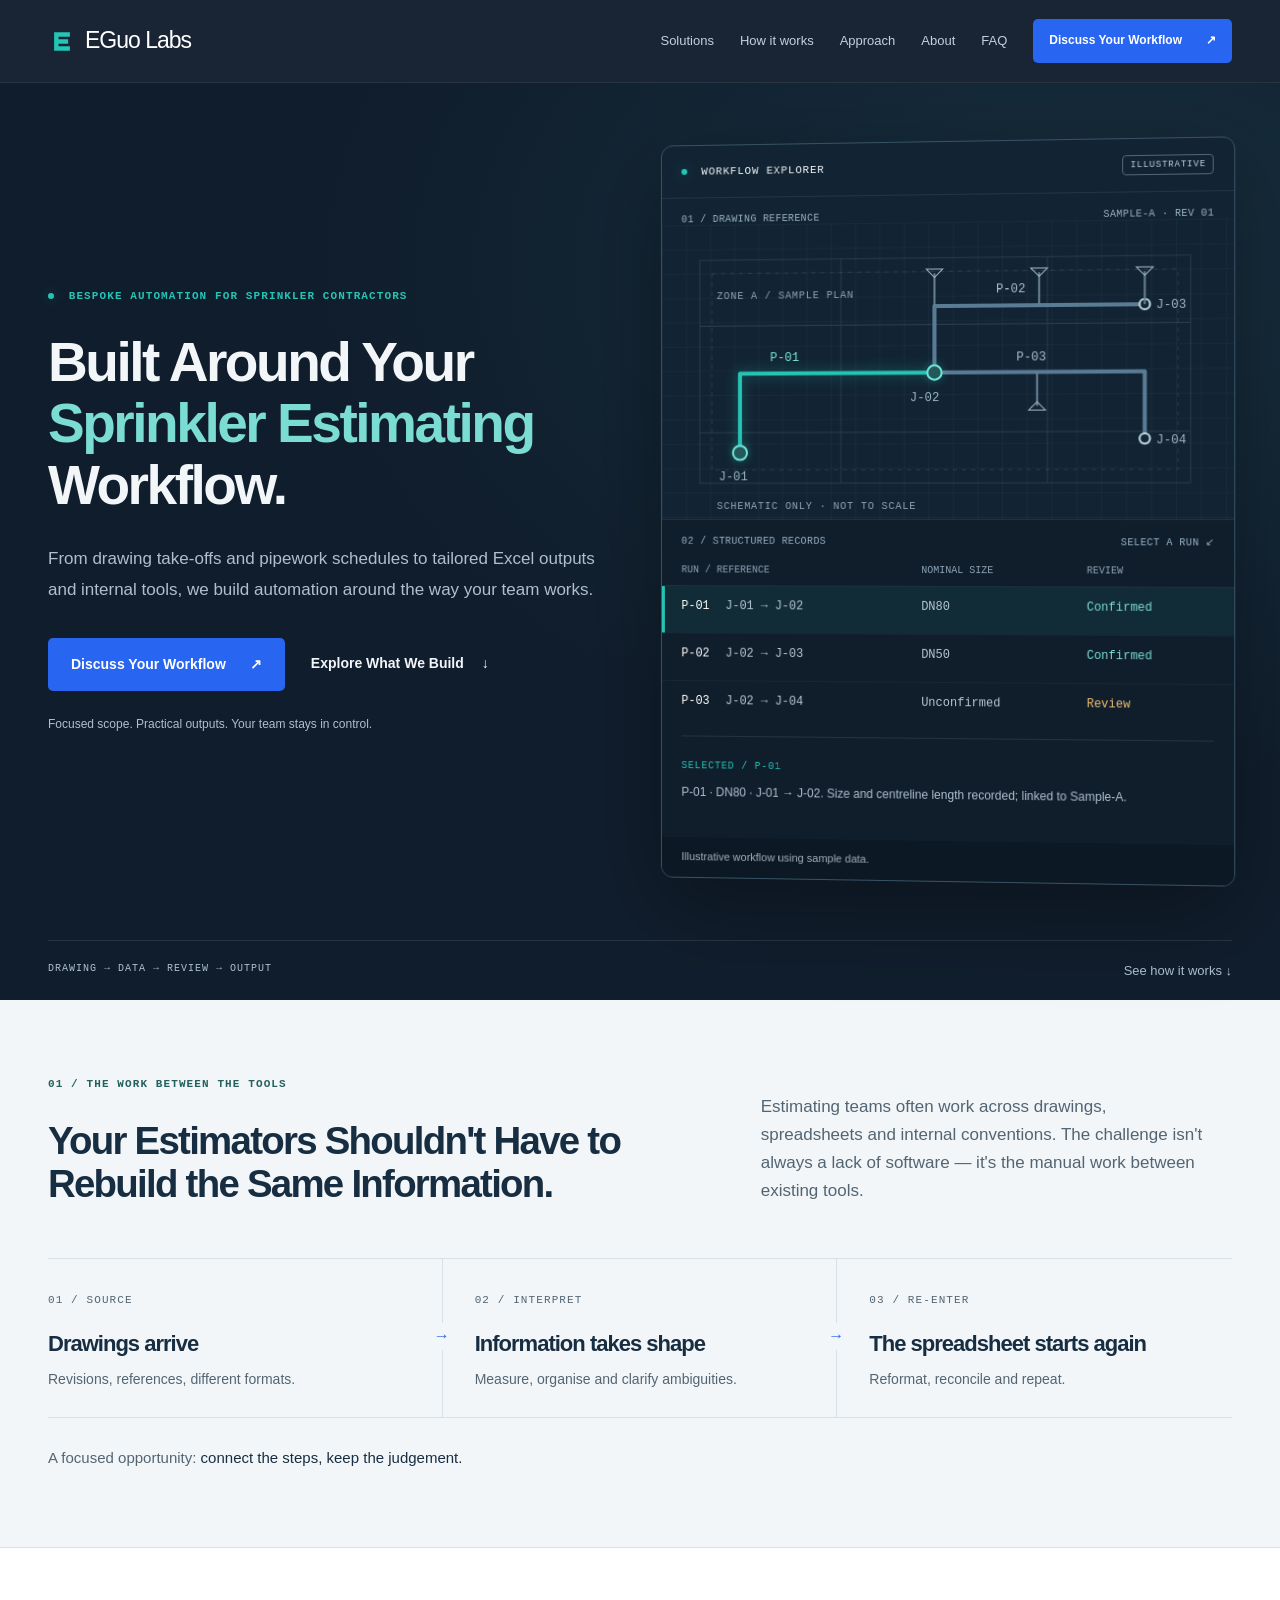
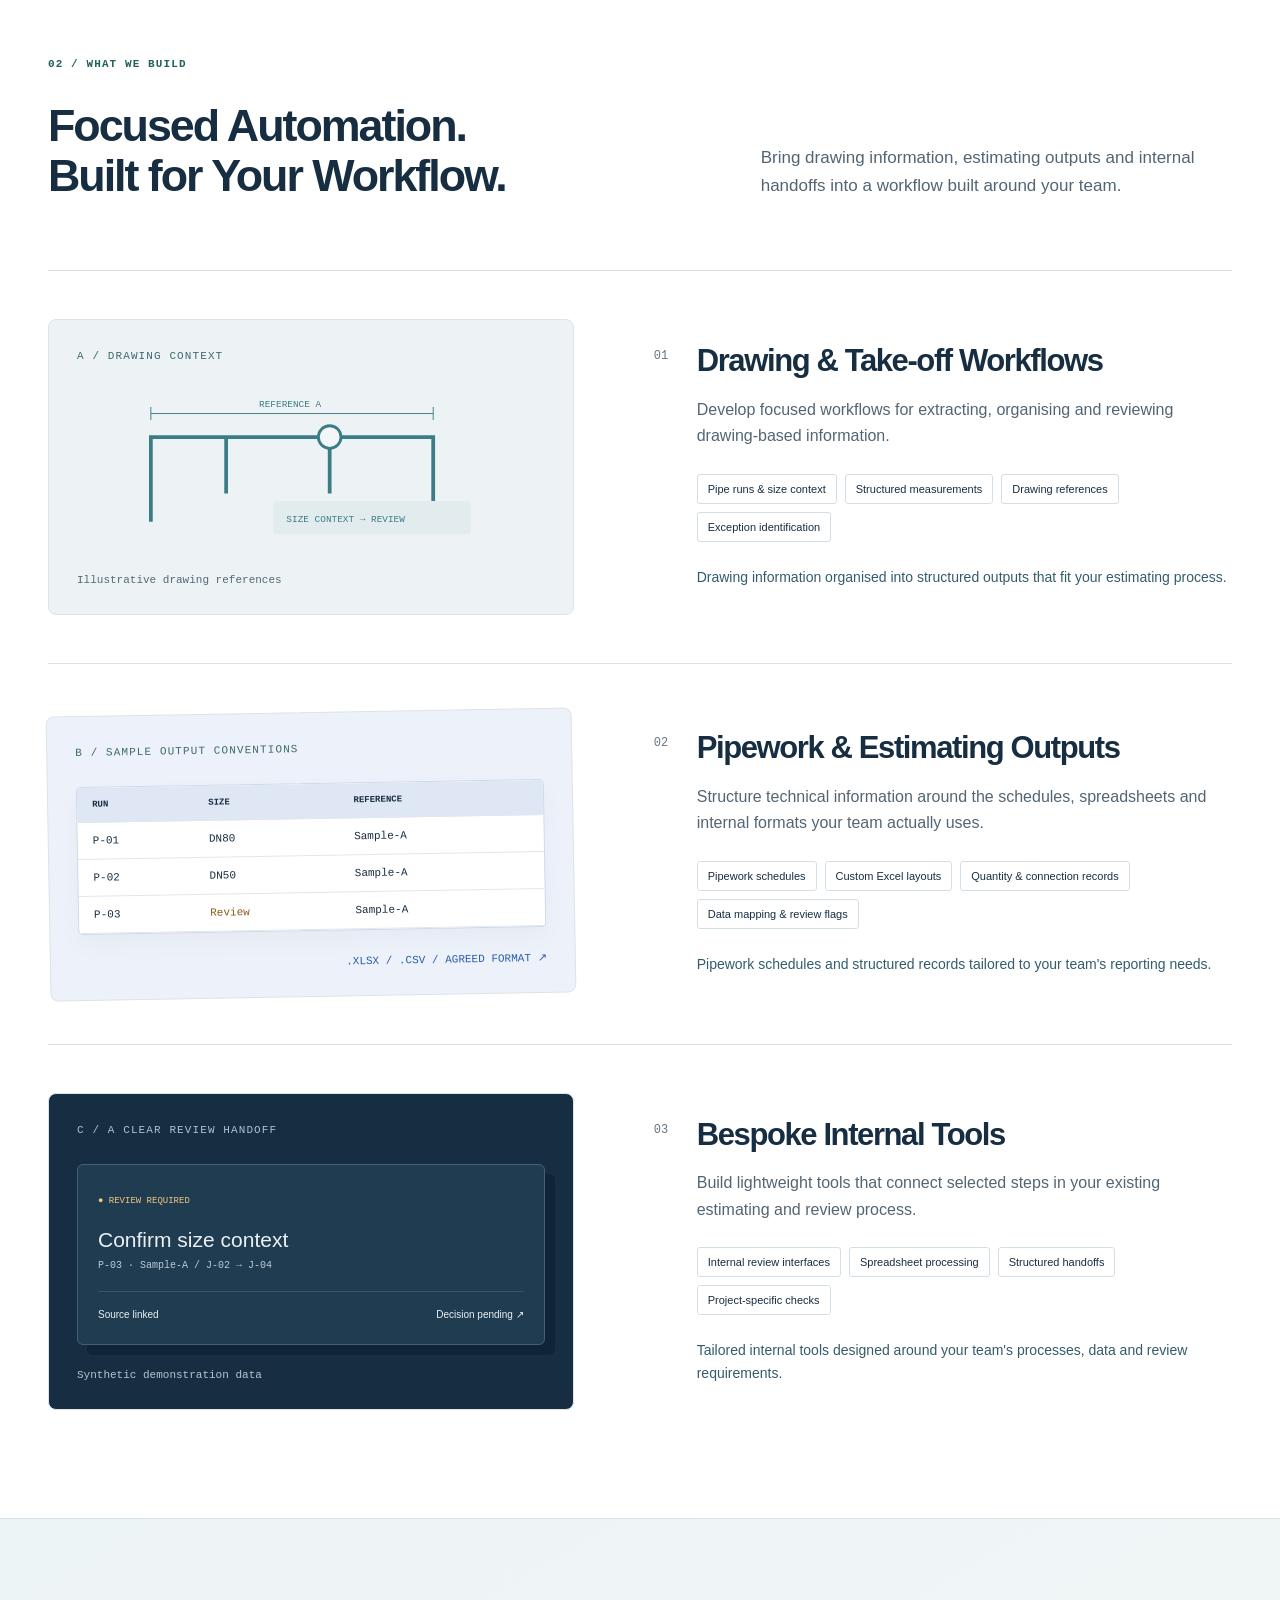
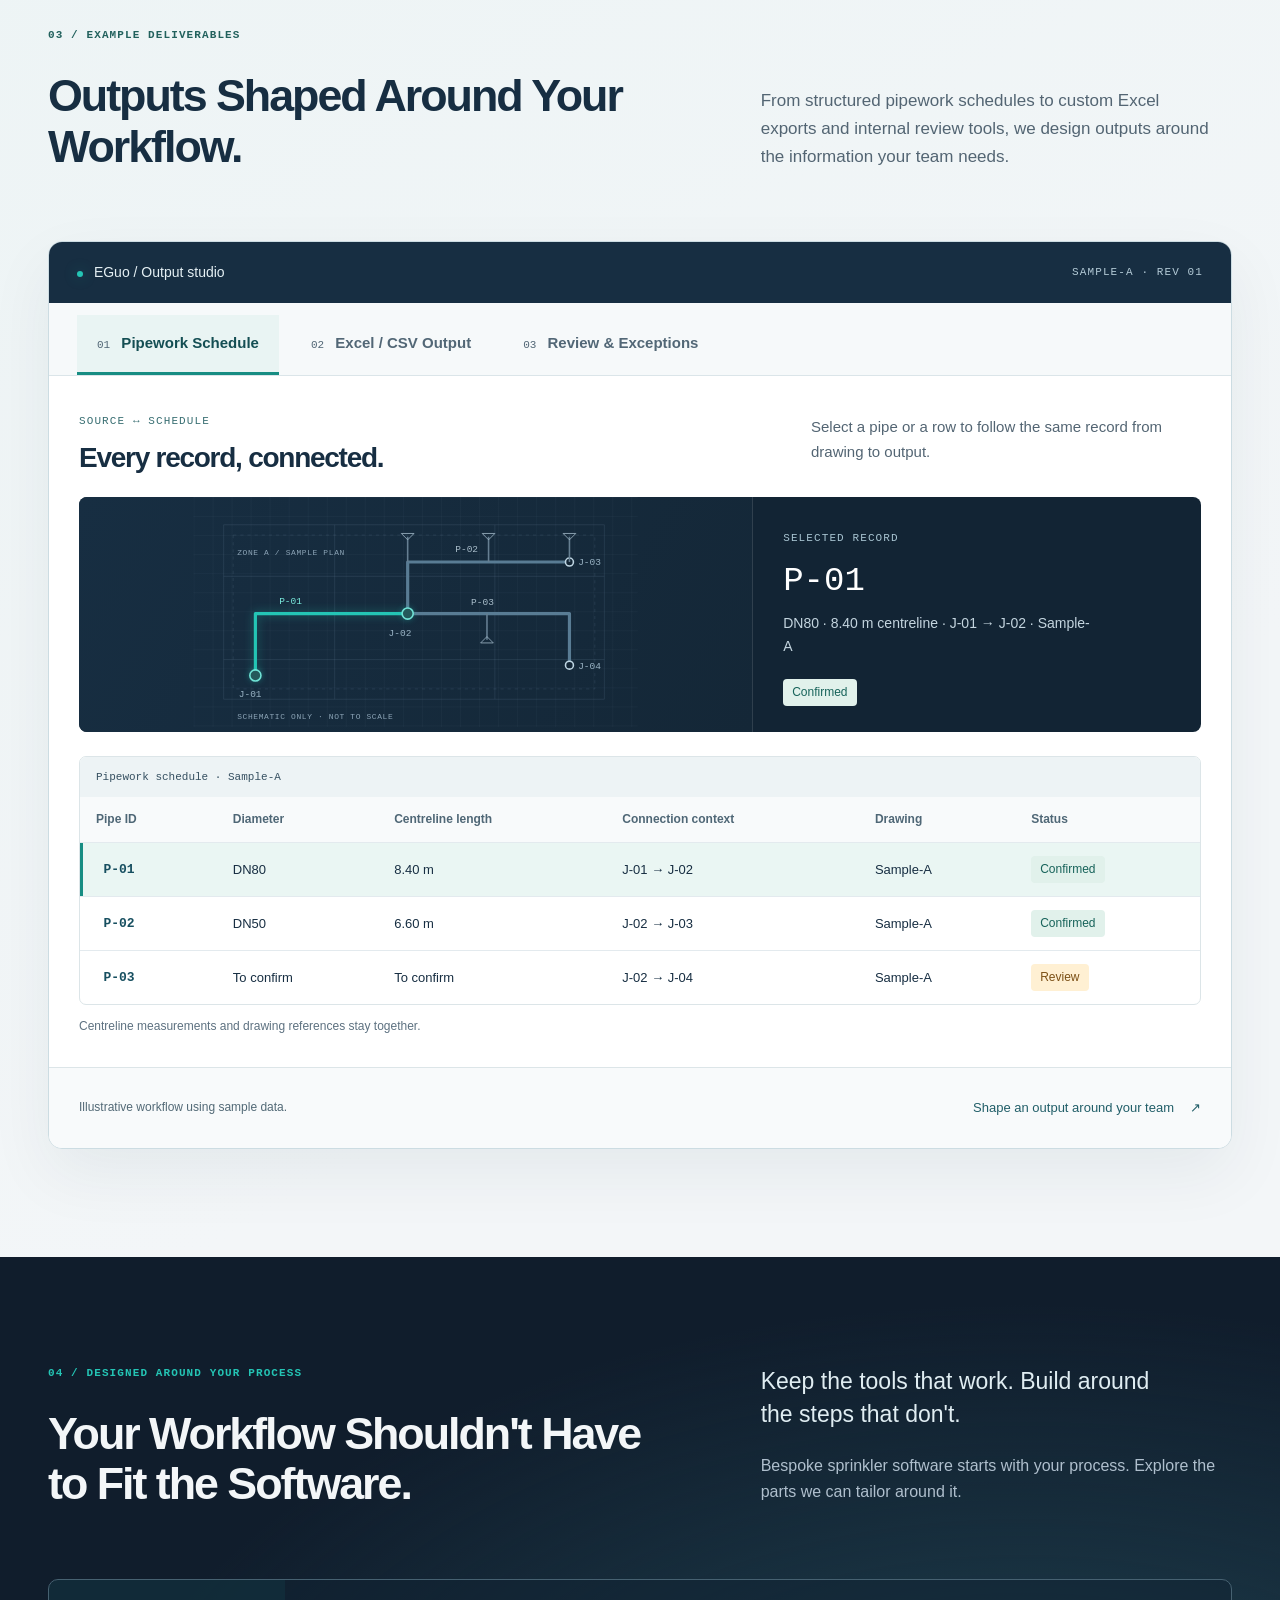
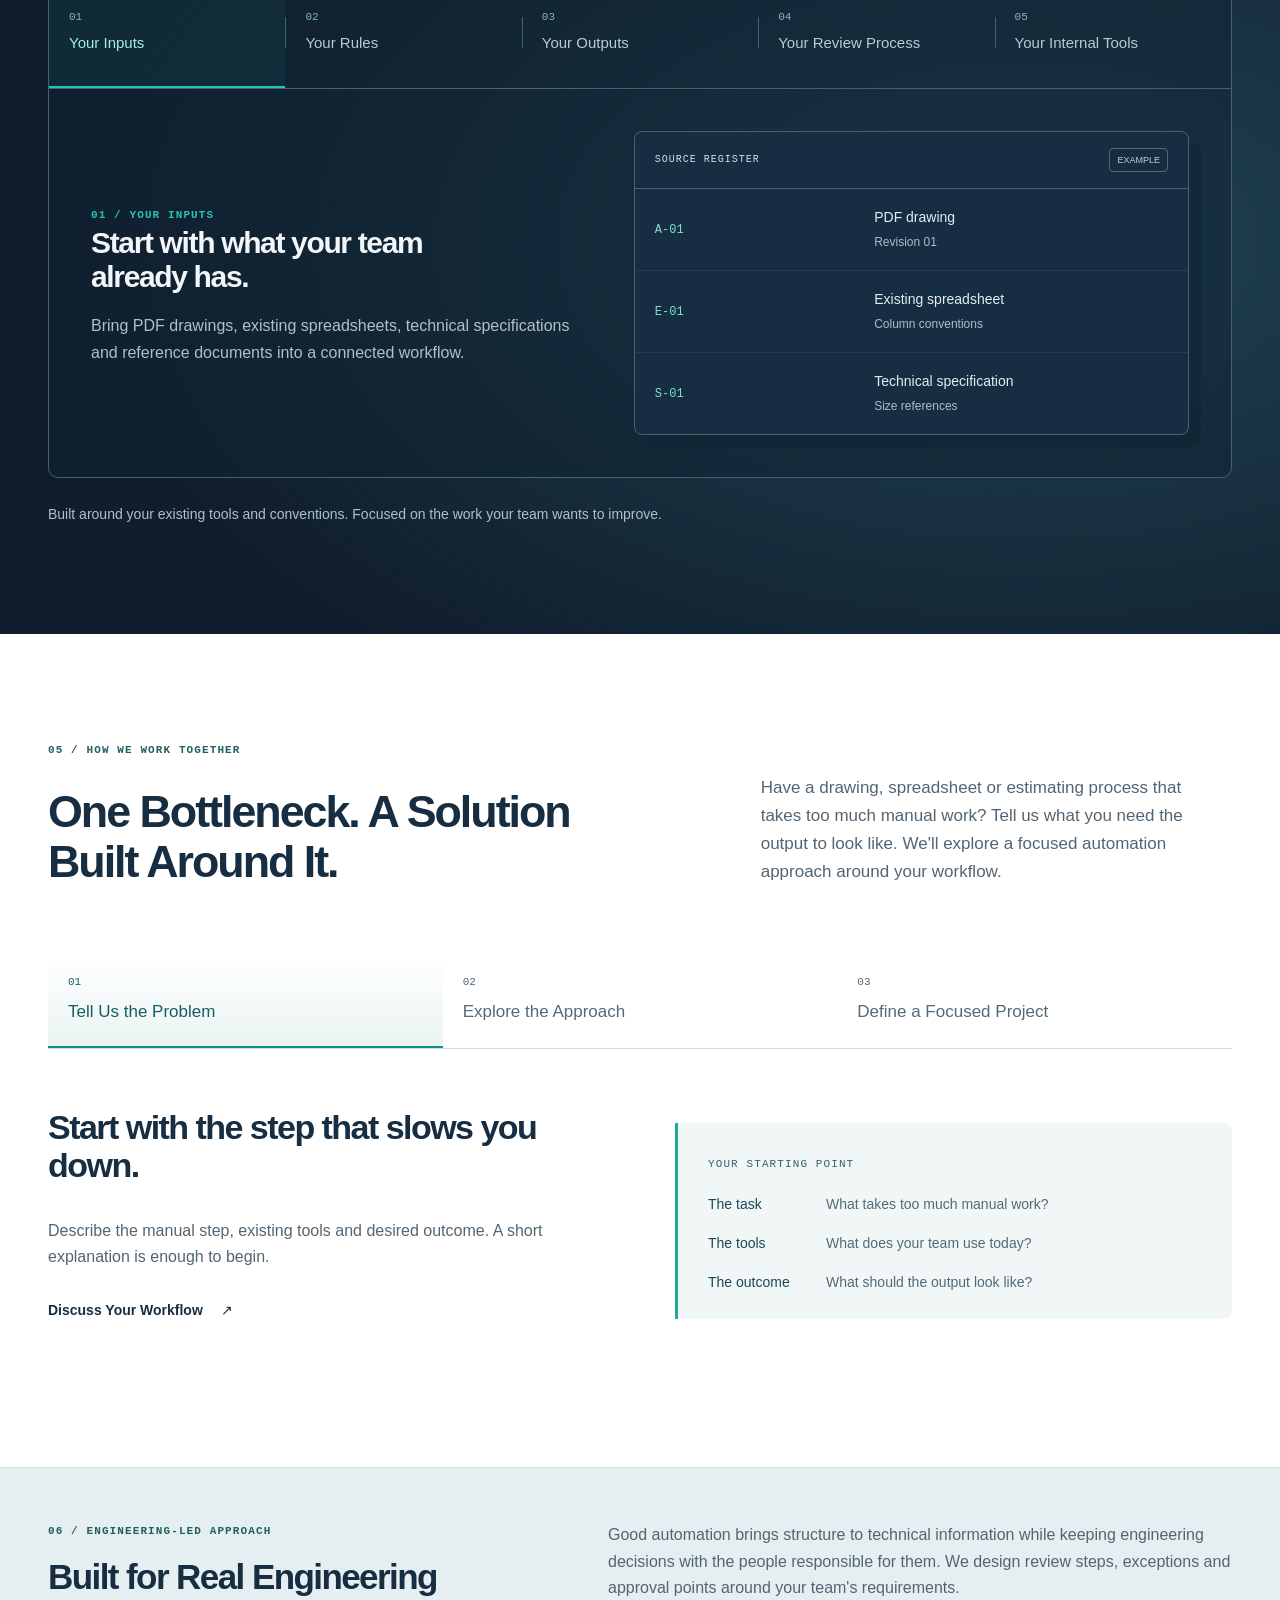
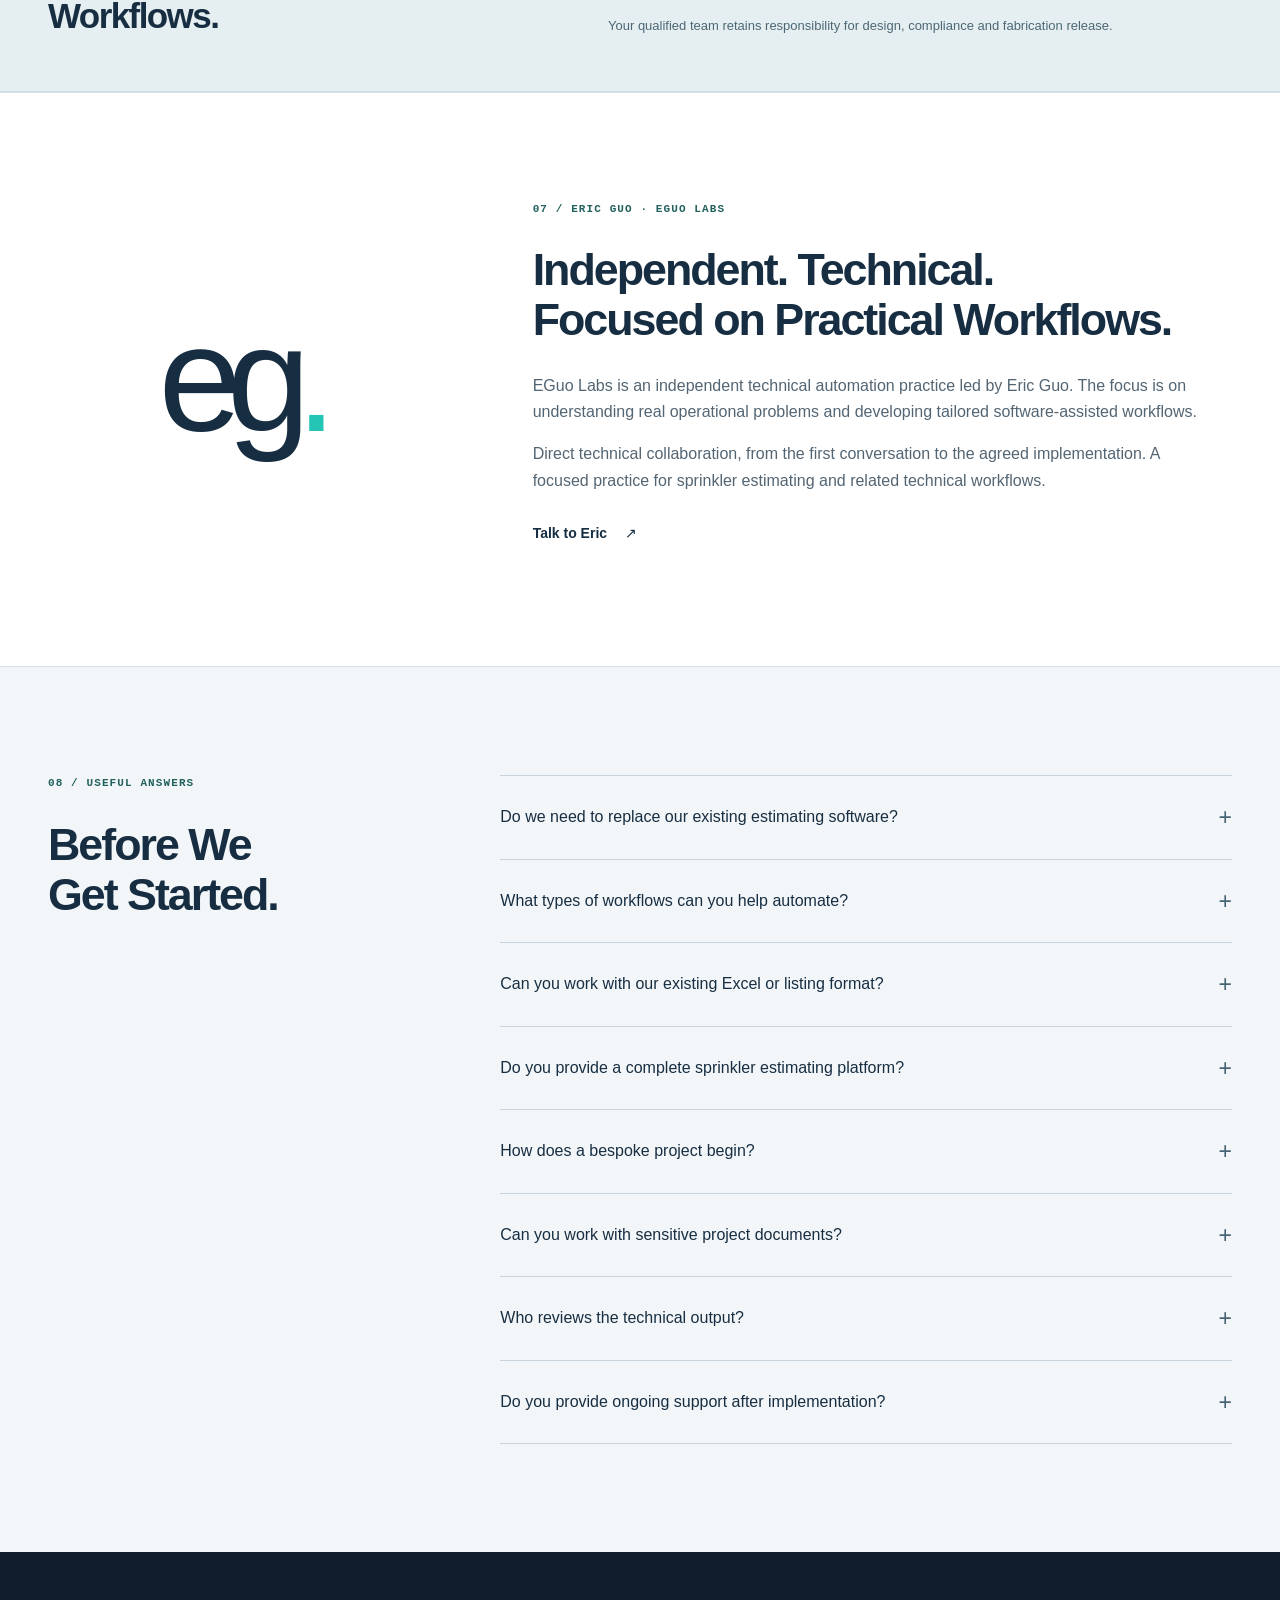
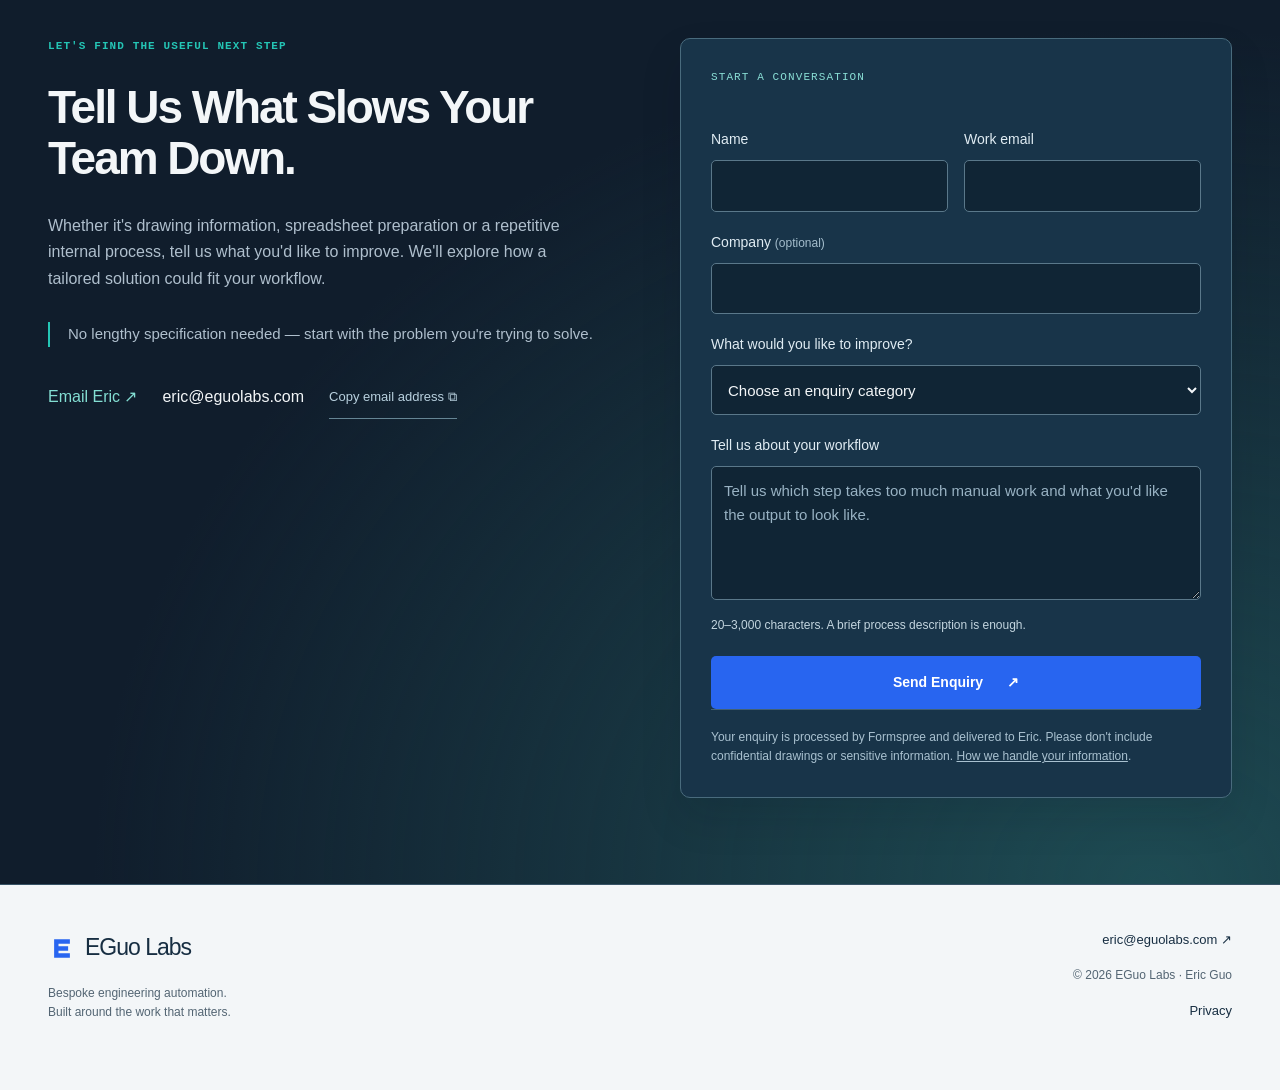
==== commit 089c5e2a: "release: EGuo Labs V2.1 final QA and enquiry form" ====
--- a/index.html
+++ b/index.html
@@ -1,52 +1,142 @@
 <!doctype html>
-<html lang="en-GB"><head>
-<meta charset="utf-8"><meta name="viewport" content="width=device-width, initial-scale=1">
-<title>EGuo Labs — Quote-Ready Workflows for Technical Manufacturers</title><meta name="description" content="Turn incomplete technical RFQs into structured, review-ready quotation briefs before detailed estimating. Fixed-scope, human-reviewed pilots with no CRM or ERP integration.">
-<link rel="canonical" href="https://eguolabs.com/">
-<meta property="og:type" content="website"><meta property="og:locale" content="en_GB"><meta property="og:site_name" content="EGuo Labs">
-<meta property="og:title" content="EGuo Labs — Quote-Ready Workflows for Technical Manufacturers"><meta property="og:description" content="Turn incomplete technical RFQs into structured, review-ready quotation briefs before detailed estimating. Fixed-scope, human-reviewed pilots with no CRM or ERP integration."><meta property="og:url" content="https://eguolabs.com/">
-<meta name="theme-color" content="#f7f8f5"><link rel="icon" href="favicon.svg" type="image/svg+xml"><link rel="stylesheet" href="styles.css"><script src="script.js" defer></script>
-</head><body><a class="skip-link" href="#main">Skip to content</a>
-<header class="site-header"><div class="container header-inner"><a class="brand" href="./" aria-label="EGuo Labs home"><svg viewBox="0 0 32 32" aria-hidden="true"><path d="M7 6h18v5H12v3h11v5H12v3h13v5H7z"/></svg><span>EGuo<span class="brand-light"> Labs</span></span></a><button class="menu-toggle" aria-expanded="false" aria-controls="main-nav">Menu <span aria-hidden="true">＋</span></button><nav id="main-nav" aria-label="Main navigation"><a href="#how-it-works">How it works</a><a href="#proofs">Worked example</a><a href="quote-ready/">Quote-Ready Sprint</a><a href="#quote-recovery">Other workflows</a><a href="#faq">FAQ</a><a class="button button-small button-outline" href="mailto:eric@eguolabs.com?subject=EGuo%20Labs%20enquiry">Email Eric <span aria-hidden="true">↗</span></a></nav></div></header>
+
+<html lang="en-GB">
+<head><meta charset="utf-8"><meta name="viewport" content="width=device-width, initial-scale=1"><title>EGuo Labs | Bespoke Sprinkler Estimating Automation</title><meta name="description" content="Custom automation for sprinkler contractors and estimating teams. Drawing workflows, pipework schedules, tailored Excel outputs and bespoke internal tools."><link rel="canonical" href="https://eguolabs.com/"><meta property="og:type" content="website"><meta property="og:title" content="EGuo Labs | Bespoke Sprinkler Estimating Automation"><meta property="og:description" content="Focused drawing-to-data workflows, shaped around your estimating process."><meta property="og:url" content="https://eguolabs.com/"><meta property="og:image" content="https://eguolabs.com/assets/v2/social.jpg"><meta name="theme-color" content="#101d2c"><link rel="icon" href="favicon.svg" type="image/svg+xml"><link rel="stylesheet" href="styles.css"><script src="v2.js" defer></script><script src="contact.js" defer></script></head>
+
+<body><a class="skip-link" href="#main">Skip to content</a>
+<header class="site-header"><div class="wrap header-inner"><a class="brand" href="./" aria-label="EGuo Labs home"><svg viewBox="0 0 32 32" aria-hidden="true"><path d="M7 6h18v5H12v3h11v5H12v3h13v5H7z"/></svg>
+<span>EGuo <b>Labs</b></span></a><button class="menu-toggle" aria-expanded="false" aria-controls="main-nav">Menu <span>+</span></button>
+<nav id="main-nav" aria-label="Main navigation"><a href="#solutions">Solutions</a><a href="#workflow">How it works</a><a href="#approach">Approach</a><a href="#about">About</a><a href="#faq">FAQ</a><a class="button compact" href="#contact">Discuss Your Workflow <span aria-hidden="true">↗</span></a></nav>
+</div></header>
+
 <main id="main">
-<section class="hero container ready-hero" aria-labelledby="hero-title">
-<div class="hero-copy"><p class="eyebrow"><span class="blue-line"></span> EGuo Labs / Quote-Ready</p>
-<h1 id="hero-title">Technical RFQs arrive incomplete. <span>We make them quote-ready before your estimator touches them.</span></h1>
-<p class="hero-description">Lightweight quotation workflows for technical manufacturers — without replacing your ERP, CRM or estimating system.</p>
-<div class="hero-actions"><a class="button button-primary" href="#proofs">See a worked RFQ <span aria-hidden="true">↗</span></a><a class="text-button" href="mailto:eric@eguolabs.com?subject=One%20RFQ%20test&amp;body=Hi%20Eric%2C%0A%0AI%20have%20an%20RFQ%20I%27d%20like%20to%20test.%0A%0ACompany%3A%0ARFQ%20type%3A%0A%0AThanks%2C">Start with one RFQ <span aria-hidden="true">↗</span></a></div>
-<p class="hero-trust">48-hour fixed sprint · Redacted data accepted · No integration · Human-reviewed</p>
-<p class="hero-commercial">Full sprint: 10 RFQs · £300 fixed</p></div>
-<aside class="workflow-preview ready-overview" aria-label="Quote-Ready first pass">
-<div class="preview-top"><span class="mono">BEFORE DETAILED ESTIMATING</span></div>
-<div class="ready-overview-body"><p class="micro">Incoming RFQ</p><h2>Make the missing inputs visible.</h2><ol><li><span class="mono">01</span><div>Confirm requirements</div></li><li><span class="mono">02</span><div>Surface quote blockers</div></li><li><span class="mono">03</span><div>Prepare clarification</div></li></ol><p class="overview-boundary">Human-reviewed first pass.<br>Your team creates and approves the quotation.</p></div></aside></section>
-<section class="section workflow-section" id="problem" aria-labelledby="problem-title"><div class="container">
-<div class="section-heading split-heading"><div><p class="eyebrow">The problem</p><h2 id="problem-title">Where quotation time gets lost.</h2></div><p>The RFQ reaches the estimator. Only then does someone discover that a drawing, specification or commercial input is incomplete.</p></div>
-<ol class="rfq-flow" aria-label="Example quotation intake sequence"><li>Customer RFQ</li><li>Missing or unclear inputs</li><li>Estimator opens it</li><li>Clarification required</li><li>Wait for customer</li><li>Quotation starts</li></ol>
-<p class="flow-note">Quote-Ready moves the clarification step forward — before detailed estimating begins.</p>
-<p class="micro example-intro">Examples of possible blockers</p><div class="blocker-examples"><article><p class="micro">Incoming</p><h3>Drawing attached</h3><p class="micro">Possible blocker</p><p>Material or finish unclear</p></article><article><p class="micro">Incoming</p><h3>Specification attached</h3><p class="micro">Possible blocker</p><p>Tolerance or certification missing</p></article><article><p class="micro">Incoming</p><h3>“Please quote 100 pcs”</h3><p class="micro">Possible blocker</p><p>Delivery, inspection or quantity assumptions unresolved</p></article></div></div></section>
-<section class="section container" id="outcomes" aria-labelledby="pack-title"><div class="section-heading"><p class="eyebrow">From incoming RFQ to review-ready input</p><h2 id="pack-title">Turn the first pass into a Quote-Ready Pack.</h2></div>
-<div class="pack-grid"><article class="pack-card"><p class="micro">Before</p><h3>Incoming RFQ</h3><ul class="offer-list"><li>Customer email</li><li>Drawing / PDF</li><li>Specification</li><li>Quantity</li><li>Delivery requirement</li></ul></article><article class="pack-card pack-check"><p class="micro">EGuo Labs</p><h3>Quote-Ready Check</h3><ol><li>Extract</li><li>Check</li><li>Clarify</li></ol></article><article class="pack-card pack-output"><p class="micro">After</p><h3>Quote-Ready Pack</h3><ul class="offer-list"><li>Structured requirements</li><li>Missing inputs</li><li>Clarification questions</li><li>Internal quotation brief</li><li>Draft customer reply</li><li>Quote-readiness status</li></ul></article></div>
-<p class="boundary-note"><strong>Your estimator still makes the quotation decision.</strong><br>Quote-Ready removes first-pass structuring and clarification work before detailed review.</p></section>
-<section class="section workflow-section" id="proofs" aria-labelledby="proofs-title"><div class="container">
-<div class="section-heading split-heading"><div><p class="eyebrow">Worked RFQ Example</p><h2 id="proofs-title">See the output before changing your process.</h2></div><p>This illustrative review shows how an incomplete technical enquiry can be turned into confirmed requirements, visible quote blockers and a draft clarification.</p></div>
-<div class="worked-grid"><figure class="proof-card"><a href="assets/proofs/quote-ready-v5-illustrative.pdf" class="proof-image-link" aria-label="Open worked RFQ example PDF"><img src="assets/proofs/quote-ready-v5-preview.webp" width="990" height="1400" loading="lazy" alt="Illustrative Quote-Ready review example"></a><figcaption><h3>Worked RFQ Example — Quote-Ready Review</h3><p class="proof-disclosure">Illustrative example — no customer data used.</p><a class="text-button" href="assets/proofs/quote-ready-v5-illustrative.pdf">Open worked RFQ example <span class="mono">PDF</span><span aria-hidden="true">↗</span></a></figcaption></figure>
-<div class="worked-notes"><div><p class="micro">Confirmed</p><h3>What the RFQ tells us</h3><ul class="offer-list"><li>Application</li><li>Nominal voltage</li><li>Capacity / energy</li><li>Expected volume</li></ul></div><div><p class="micro">Quote blockers</p><h3>What still needs clarification</h3><ul class="offer-list"><li>Current requirements</li><li>Dimensions / form factor</li><li>Charging / BMS requirements</li><li>Operating environment</li></ul></div><div class="readiness-status"><p class="micro">Status</p><strong>NOT QUOTE-READY</strong></div><p class="worked-purpose">The point is not to generate the quotation.<br>The point is to surface what must be resolved before engineering and pricing work proceeds.</p></div></div></div></section>
-<section class="section container" id="quote-ready" aria-labelledby="ready-title"><div class="section-heading split-heading"><div><p class="eyebrow">Fixed-scope pilot</p><h2 id="ready-title">Quote-Ready Sprint</h2></div><p>Test the workflow on your own RFQs before considering any integration or larger implementation.</p></div>
-<div class="sprint-detail-grid"><div class="input-card"><h3>What you send</h3><p><strong>Up to 10 redacted RFQs / technical enquiries</strong></p><p>Optional supporting material:</p><ul class="offer-list"><li>Drawings</li><li>BOMs</li><li>Specifications</li></ul><p>Customer and company identifiers may be removed.</p><p>No CRM / ERP integration. No mailbox access.</p></div><div class="deliverable-card"><h3>What you receive</h3><p>For each RFQ:</p><ul class="deliverable-list"><li>Confirmed requirements</li><li>Missing / ambiguous information</li><li>Quote blockers</li><li>Clarification questions</li><li>Internal quotation brief</li><li>Draft customer response</li><li>Quote-readiness status</li><li>Recommended next action</li></ul><div class="batch-summary"><h4>Across the batch</h4><p>A short summary of recurring intake gaps.</p></div></div></div>
-<ul class="terms-strip"><li><strong>£300 fixed</strong></li><li>10 RFQs</li><li>48 hours</li><li>No integration</li></ul><p class="turnaround-note">48 hours begins after the complete agreed pilot input is received.</p></section>
-<section class="section container one-rfq-section" id="one-rfq" aria-labelledby="one-rfq-title"><div class="pilot-card"><div><p class="eyebrow">Start small</p><h2 id="one-rfq-title">Start with one RFQ first.</h2><p>Send one redacted RFQ and I’ll return the Quote-Ready output.</p><p>If it isn’t useful, stop there — no need to continue with the £300 sprint.</p><a class="button button-primary" href="mailto:eric@eguolabs.com?subject=One%20RFQ%20test&amp;body=Hi%20Eric%2C%0A%0AI%20have%20an%20RFQ%20I%27d%20like%20to%20test.%0A%0ACompany%3A%0ARFQ%20type%3A%0A%0AThanks%2C">Test one RFQ <span aria-hidden="true">↗</span></a><p class="turnaround-note">Customer/company identifiers may be removed before sending.</p></div><div class="pilot-process"><p class="micro">One-RFQ proof</p><ul class="proof-terms"><li>No charge</li><li>No obligation</li><li>No integration</li></ul></div></div></section>
-<section class="section workflow-section" id="how-it-works" aria-labelledby="workflow-title"><div class="container"><div class="section-heading"><p class="eyebrow">How it works</p><h2 id="workflow-title">Start with a sample.<br>Judge the output.</h2></div><ol class="steps pilot-steps"><li><div class="step-track"><span class="step-number mono">01</span><span class="step-line" aria-hidden="true"></span></div><h3>Send one redacted RFQ</h3><p>You can remove customer/company identifiers. No CRM or mailbox access required.</p></li><li><div class="step-track"><span class="step-number mono">02</span><span class="step-line" aria-hidden="true"></span></div><h3>See the reviewed output</h3><p>EGuo Labs returns the structured requirements, blockers, clarification points and draft response. If the first output is not useful, stop there — no charge and no obligation.</p></li><li><div class="step-track"><span class="step-number mono">03</span><span class="step-line" aria-hidden="true"></span></div><h3>Run the fixed sprint</h3><p>If useful, the full Quote-Ready Sprint covers up to 10 RFQs for £300 fixed.</p></li><li><div class="step-track"><span class="step-number mono">04</span><span class="step-line" aria-hidden="true"></span></div><h3>Only then discuss implementation</h3><p>Larger automation or integration is only discussed if the pilot proves a repeatable workflow is worth improving.</p></li></ol></div></section>
-<section class="human-section section" id="human-review" aria-labelledby="human-title"><div class="container human-grid"><div class="human-heading reveal"><p class="eyebrow">The boundary is deliberate</p><h2 id="human-title">Human-reviewed,<br><span>not an automatic quotation engine.</span></h2><p>The output is a structured commercial first pass.</p><div class="review-gate"><span class="mono">STRUCTURED FIRST PASS</span><span class="gate-line" aria-hidden="true"></span><span class="gate-tag">Your team decides</span></div></div><div class="human-points reveal"><article><span class="mono">01</span><div><h3>Your technical judgement</h3><p>Technical feasibility, engineering decisions, product selection and compliance remain with your team.</p></div></article><article><span class="mono">02</span><div><h3>Your commercial approval</h3><p>Pricing, lead time and final quotation approval remain with your team. EGuo Labs does not replace sales engineers or estimators.</p></div></article><article><span class="mono">03</span><div><h3>Supplied evidence only</h3><p>Missing information stays visible. EGuo Labs does not silently invent missing information. The first pass is based only on the information your team supplies.</p></div></article></div></div></section>
-<section class="use-case-section section" id="data-handling" aria-labelledby="data-title"><div class="container data-grid"><div class="section-heading"><p class="eyebrow">Only what the review needs</p><h2 id="data-title">Designed for a<br>low-friction test.</h2><p>You can redact customer names and unnecessary identifiers before sharing pilot material.</p><p>Only provide the commercial / technical information needed for the agreed review.</p></div><div class="data-panel"><h3>The pilot does not require</h3><ul class="data-list"><li>CRM credentials</li><li>ERP credentials</li><li>Mailbox access</li><li>Customer login</li><li>Bank/payment data</li><li>Unrelated personal information</li></ul><p class="handling-note">If your organisation requires a specific confidentiality, DPA, retention or deletion process, confirm that requirement before sending material.</p></div></div></section>
-<section class="about-section container v5-about" id="about" aria-labelledby="about-title"><div class="about-label"><span class="signature-mark" aria-hidden="true">eg.</span><div><h2 id="about-title">Eric Guo / EGuo Labs</h2><p>Independent focus. Practical workflows.</p></div></div><div class="about-copy"><p>EGuo Labs is an independent quotation-workflow practice focused on practical automation for technical B2B teams.</p><p>I build small, testable workflows around real RFQ and quotation processes before proposing larger implementation work.</p></div><address><strong>Eric Guo</strong><span>EGuo Labs</span><a href="mailto:eric@eguolabs.com">eric@eguolabs.com <span aria-hidden="true">↗</span></a></address></section>
-<section class="section container faq-section" id="faq" aria-labelledby="faq-title"><div class="section-heading"><p class="eyebrow">A few useful answers</p><h2 id="faq-title">Before we talk.</h2></div><div class="faq-list"><details class="faq-item"><summary>Does this replace an engineer or estimator?<span class="faq-plus" aria-hidden="true"></span></summary><p>No. EGuo Labs prepares a structured first pass. Technical feasibility, engineering decisions, pricing, lead time, compliance and final quotation approval stay with your team.</p></details><details class="faq-item"><summary>Does EGuo Labs generate the final quotation?<span class="faq-plus" aria-hidden="true"></span></summary><p>No. Quote-Ready prepares the requirements, missing inputs, clarification questions and internal brief before detailed quotation work. Your team creates and approves the quotation.</p></details><details class="faq-item"><summary>Do you need access to our CRM, ERP or mailbox?<span class="faq-plus" aria-hidden="true"></span></summary><p>No. The fixed pilot works from redacted RFQs or quotation data supplied by your team.</p></details><details class="faq-item"><summary>Can customer information be removed?<span class="faq-plus" aria-hidden="true"></span></summary><p>Yes. Customer/company names and unnecessary identifiers can be removed before material is shared.</p></details><details class="faq-item"><summary>What do you need for the Quote-Ready Sprint?<span class="faq-plus" aria-hidden="true"></span></summary><p>Up to 10 recent RFQs or technical enquiries, with any relevant drawing, BOM or specification needed for the agreed review.</p></details><details class="faq-item"><summary>What happens after the sprint?<span class="faq-plus" aria-hidden="true"></span></summary><p>You receive the reviewed outputs and a short summary of recurring intake gaps. If the workflow proves useful, a larger implementation can be discussed. There is no obligation to continue.</p></details><details class="faq-item"><summary>Can we test one RFQ first?<span class="faq-plus" aria-hidden="true"></span></summary><p>Yes. Send one redacted RFQ first. I’ll return the Quote-Ready output at no charge. If it is not useful, you do not need to continue with the £300 sprint.</p></details></div></section>
-<section class="section workflow-section" id="quote-recovery" aria-labelledby="recovery-title"><div class="container"><div class="section-heading split-heading"><div><p class="eyebrow">Also available</p><h2 id="recovery-title">Already quoted?<br>Review what needs a next action.</h2></div><p>For teams with a meaningful set of recent or open quotations, Quote Recovery turns a small anonymised export into a reviewed next-action queue.</p></div><div class="recovery-grid"><div class="recovery-copy"><h3>Quote Recovery Sprint</h3><ul class="terms-strip"><li>20–50 anonymised quotation rows</li><li>48 hours</li><li><strong>£300 fixed</strong></li><li>No CRM access</li></ul><p class="turnaround-note">48 hours begins after the complete agreed pilot input is received.</p><ul class="offer-list"><li>Prioritised recovery queue</li><li>Age / inactivity review</li><li>Visible-next-action flags</li><li>Reason each item needs attention</li><li>Recommended next action</li><li>Ready-to-send follow-up</li><li>REVIEW / do-not-chase classification</li></ul><p class="boundary-note">Waiting states and incomplete evidence remain subject to human commercial review. Not every old quotation needs to be chased.</p></div><figure class="proof-card recovery-proof"><a class="proof-image-link" href="assets/proofs/quote-recovery-v5-illustrative.pdf" aria-label="Open illustrative Quote Recovery PDF"><img src="assets/proofs/quote-recovery-v5-preview.webp" width="990" height="1400" loading="lazy" alt="Illustrative Quote Recovery review example"></a><figcaption><h3>Quote Recovery review</h3><p class="proof-disclosure">Illustrative example — no customer data used.</p><a class="text-button" href="assets/proofs/quote-recovery-v5-illustrative.pdf">See Quote Recovery example <span class="mono">PDF</span><span aria-hidden="true">↗</span></a></figcaption></figure></div></div></section>
-<section class="section container" id="examples" aria-labelledby="examples-title"><div class="section-heading split-heading reveal"><div><p class="eyebrow">Earlier workflow prototypes</p><h2 id="examples-title">Technical workflow examples.</h2></div><p>Earlier Battery and Power demonstrations show the first-pass workflow behind the Quote-Ready approach. They use demo data, not customer deployments.</p></div>
-<div class="demo-switcher reveal" data-tabs><div class="tab-list demo-tabs" role="tablist" aria-label="Workflow examples"><button id="demo-battery-tab" role="tab" aria-selected="true" aria-controls="demo-battery">Battery systems <span class="mono">01</span></button><button id="demo-power-tab" role="tab" aria-selected="false" aria-controls="demo-power" tabindex="-1">Power / product selection <span class="mono">02</span></button></div>
-<div class="demo-panel" id="demo-battery" role="tabpanel" aria-labelledby="demo-battery-tab" tabindex="0" ><div class="demo-copy"><div class="metadata"><span>Custom project</span><span>Requirement intake</span><span>Human review</span></div><h3>From RFQ to Quote-Ready Pack — Battery Example</h3><p>See an incomplete battery project turned into structured requirements, missing-input checks and a review-ready first pass.</p><a class="button button-primary video-trigger" href="assets/videos/battery-demo.mp4" data-video="battery-demo" data-title="From RFQ to Quote-Ready Pack — Battery Example" data-summary="battery-summary" data-modal-description="Incomplete specifications remain visible and the enquiry stays not quote-ready until the required inputs are clarified. Candidate routes remain subject to engineering review.">Watch battery demo<span aria-hidden="true">▷</span></a><p class="demo-duration mono">41 sec · Recorded workflow · Demo data</p></div><a class="demo-image video-trigger" href="assets/videos/battery-demo.mp4" data-video="battery-demo" data-title="From RFQ to Quote-Ready Pack — Battery Example" data-summary="battery-summary" data-modal-description="Incomplete specifications remain visible and the enquiry stays not quote-ready until the required inputs are clarified. Candidate routes remain subject to engineering review." aria-label="Play battery enquiry"><div class="demo-image-top mono"><span>EGUO LABS / WORKFLOW EXAMPLE</span><span>41 sec</span></div><img src="assets/images/battery-demo-poster.webp" alt="Battery first-pass brief showing not quote-ready status and missing requirements" width="1440" height="726" loading="lazy"><span class="play-overlay" aria-hidden="true">▷</span><span class="watch-caption">View the recorded workflow <span aria-hidden="true">↗</span></span></a><details class="demo-summary"><summary>Read the workflow summary</summary><p id="battery-summary">An incomplete 24V / 10Ah enquiry becomes a first-pass project brief. Dimensions, load profile, environment, charging, BMS and compliance remain open questions. Candidate development routes require engineering review; incomplete specifications are marked not quote-ready.</p></details></div><div class="demo-panel" id="demo-power" role="tabpanel" aria-labelledby="demo-power-tab" tabindex="0" hidden><div class="demo-copy"><div class="metadata"><span>Product selection</span><span>Spec check</span><span>Draft response</span></div><h3>From RFQ to Quote-Ready Pack — Power Example</h3><p>See requirements extracted from an incoming enquiry, missing specifications identified, suitable product directions surfaced and a first response prepared for review.</p><a class="button button-primary video-trigger" href="assets/videos/charger-demo.mp4" data-video="charger-demo" data-title="From RFQ to Quote-Ready Pack — Power Example" data-summary="power-summary">Watch power demo<span aria-hidden="true">▷</span></a><p class="demo-duration mono">39 sec · Recorded workflow · Demo data</p></div><a class="demo-image video-trigger" href="assets/videos/charger-demo.mp4" data-video="charger-demo" data-title="From RFQ to Quote-Ready Pack — Power Example" data-summary="power-summary" aria-label="Play power / product-selection enquiry"><div class="demo-image-top mono"><span>EGUO LABS / WORKFLOW EXAMPLE</span><span>39 sec</span></div><img src="assets/images/charger-demo-poster.webp" alt="Power enquiry alongside extracted requirements and missing specifications" width="1440" height="810" loading="lazy"><span class="play-overlay" aria-hidden="true">▷</span><span class="watch-caption">View the recorded workflow <span aria-hidden="true">↗</span></span></a><details class="demo-summary"><summary>Read the workflow summary</summary><p id="power-summary">An illustrative charger enquiry is structured into requirements. Missing certification, delivery and colour specifications are highlighted, and plug type needs confirmation. Candidate products show matches and caveats before a draft response is prepared for review.</p></details></div></div><p class="section-footnote">Illustrative demonstrations using demo data. A pilot is configured around your products, checks and review process.</p></section>
-<section class="use-case-section section" id="use-cases" aria-labelledby="use-cases-title"><div class="container"><div class="section-heading reveal"><p class="eyebrow">Different products. A shared first step.</p><h2 id="use-cases-title">Built around technical<br>sales workflows.</h2></div><div class="use-cases reveal" data-tabs><div class="tab-list industry-tabs" role="tablist" aria-label="Industry use cases" aria-orientation="vertical"><button id="industry-battery-tab" role="tab" aria-selected="true" aria-controls="industry-battery" tabindex="0"><span>Battery systems</span><span aria-hidden="true">↗</span></button><button id="industry-power-tab" role="tab" aria-selected="false" aria-controls="industry-power" tabindex="-1"><span>Power & transformers</span><span aria-hidden="true">↗</span></button><button id="industry-cable-tab" role="tab" aria-selected="false" aria-controls="industry-cable" tabindex="-1"><span>Cable assemblies</span><span aria-hidden="true">↗</span></button><button id="industry-sensor-tab" role="tab" aria-selected="false" aria-controls="industry-sensor" tabindex="-1"><span>Sensors & industrial electronics</span><span aria-hidden="true">↗</span></button></div><div class="parameter-panels"><div class="parameter-panel" id="industry-battery" role="tabpanel" aria-labelledby="industry-battery-tab" tabindex="0" ><div class="parameter-top"><div><p class="micro">Requirements to clarify</p><h3>Custom packs & battery projects</h3></div><span class="parameter-count mono">01 / 04</span></div><ul class="parameter-grid"><li><span class="field-box" aria-hidden="true"></span>Application</li><li><span class="field-box" aria-hidden="true"></span>Voltage / capacity</li><li><span class="field-box" aria-hidden="true"></span>Dimensions</li><li><span class="field-box" aria-hidden="true"></span>Environment</li><li><span class="field-box" aria-hidden="true"></span>Peak current</li><li><span class="field-box" aria-hidden="true"></span>BMS</li><li><span class="field-box" aria-hidden="true"></span>Expected volumes</li><li><span class="field-box" aria-hidden="true"></span>Timeline</li></ul><p class="parameter-note"><span aria-hidden="true">↳</span> Shape the first-pass brief around the fields your team actually checks.</p></div><div class="parameter-panel" id="industry-power" role="tabpanel" aria-labelledby="industry-power-tab" tabindex="0" hidden><div class="parameter-top"><div><p class="micro">Requirements to clarify</p><h3>Power supplies & transformer enquiries</h3></div><span class="parameter-count mono">02 / 04</span></div><ul class="parameter-grid"><li><span class="field-box" aria-hidden="true"></span>Input / output voltage</li><li><span class="field-box" aria-hidden="true"></span>Rating</li><li><span class="field-box" aria-hidden="true"></span>Load</li><li><span class="field-box" aria-hidden="true"></span>Duty</li><li><span class="field-box" aria-hidden="true"></span>Frequency</li><li><span class="field-box" aria-hidden="true"></span>Mounting</li><li><span class="field-box" aria-hidden="true"></span>Enclosure</li><li><span class="field-box" aria-hidden="true"></span>Compliance</li><li><span class="field-box" aria-hidden="true"></span>Quantity</li></ul><p class="parameter-note"><span aria-hidden="true">↳</span> Shape the first-pass brief around the fields your team actually checks.</p></div><div class="parameter-panel" id="industry-cable" role="tabpanel" aria-labelledby="industry-cable-tab" tabindex="0" hidden><div class="parameter-top"><div><p class="micro">Requirements to clarify</p><h3>Cable assemblies & interconnect</h3></div><span class="parameter-count mono">03 / 04</span></div><ul class="parameter-grid"><li><span class="field-box" aria-hidden="true"></span>Connector</li><li><span class="field-box" aria-hidden="true"></span>Cable / wire specification</li><li><span class="field-box" aria-hidden="true"></span>Drawing / BOM</li><li><span class="field-box" aria-hidden="true"></span>Lengths</li><li><span class="field-box" aria-hidden="true"></span>Environment</li><li><span class="field-box" aria-hidden="true"></span>Quantity</li><li><span class="field-box" aria-hidden="true"></span>Alternatives</li><li><span class="field-box" aria-hidden="true"></span>Approvals</li></ul><p class="parameter-note"><span aria-hidden="true">↳</span> Shape the first-pass brief around the fields your team actually checks.</p></div><div class="parameter-panel" id="industry-sensor" role="tabpanel" aria-labelledby="industry-sensor-tab" tabindex="0" hidden><div class="parameter-top"><div><p class="micro">Requirements to clarify</p><h3>Application-led electronic components</h3></div><span class="parameter-count mono">04 / 04</span></div><ul class="parameter-grid"><li><span class="field-box" aria-hidden="true"></span>Application</li><li><span class="field-box" aria-hidden="true"></span>Operating range</li><li><span class="field-box" aria-hidden="true"></span>Mounting</li><li><span class="field-box" aria-hidden="true"></span>Environment</li><li><span class="field-box" aria-hidden="true"></span>Interface</li><li><span class="field-box" aria-hidden="true"></span>Accuracy / tolerance</li><li><span class="field-box" aria-hidden="true"></span>Certification</li><li><span class="field-box" aria-hidden="true"></span>Quantity</li></ul><p class="parameter-note"><span aria-hidden="true">↳</span> Shape the first-pass brief around the fields your team actually checks.</p></div></div></div></div></section>
-<section class="section container pilot-section" id="pilot" aria-labelledby="pilot-title"><div class="pilot-card"><div><p class="eyebrow">A practical starting point</p><h2 id="pilot-title">Have one incomplete RFQ worth testing?</h2><p>Remove the customer/company identifiers if needed and send one RFQ.</p><p>I’ll return the structured Quote-Ready output first.</p><p>If the output is not useful, stop there.<br>No charge and no obligation for the one-RFQ proof.</p><div class="pilot-actions"><a class="button button-primary" href="mailto:eric@eguolabs.com?subject=One%20RFQ%20test&amp;body=Hi%20Eric%2C%0A%0AI%20have%20an%20RFQ%20I%27d%20like%20to%20test.%0A%0ACompany%3A%0ARFQ%20type%3A%0A%0AThanks%2C">Test one RFQ <span aria-hidden="true">↗</span></a><a class="text-button" href="#proofs">View worked example <span aria-hidden="true">↗</span></a></div></div><div class="pilot-process"><p class="micro">Quote-Ready Sprint</p><ul class="proof-terms"><li>10 RFQs</li><li>£300 fixed</li><li>48 hours</li><li>No integration</li></ul><p class="turnaround-note">48 hours begins after the complete agreed pilot input is received.</p></div></div></section>
+<section class="hero dark"><div class="wrap hero-grid"><div class="hero-copy"><p class="eyebrow"><span class="live-dot"></span> Bespoke automation for sprinkler contractors</p>
+<h1>Built Around Your <br><em>Sprinkler Estimating</em> Workflow.</h1>
+<p class="lead">From drawing take-offs and pipework schedules to tailored Excel outputs and internal tools, we build automation around the way your team works.</p>
+<div class="actions"><a class="button" href="#contact">Discuss Your Workflow <span aria-hidden="true">↗</span></a><a class="text-link" href="#solutions">Explore What We Build <span aria-hidden="true">↓</span></a></div><p class="hero-note">Focused scope. Practical outputs. Your team stays in control.</p>
+</div><div class="engineering-visual"><div class="visual-bar"><span><i class="live-dot"></i> WORKFLOW EXPLORER</span><span class="sample-badge">ILLUSTRATIVE</span></div><div class="drawing-meta"><span>01 / DRAWING REFERENCE</span><span>SAMPLE-A · REV 01</span></div><svg class="pipe-diagram" viewBox="0 0 560 290" role="group" aria-label="Illustrative sprinkler pipework. Select a pipe run to inspect its sample record."><defs><pattern id="grid" width="24" height="24" patternUnits="userSpaceOnUse"><path d="M24 0H0V24" fill="none" stroke="#91a6ba" stroke-opacity=".10"/></pattern></defs><rect width="560" height="290" fill="url(#grid)"/><g class="building-lines" fill="none" stroke="#658097" stroke-opacity=".25"><path d="M38 35H518V255H38Z M38 100H518 M38 205H518 M178 35V255 M380 35V255"/><path d="M50 48H506V242H50Z" stroke-dasharray="4 5"/></g><text x="55" y="73" class="zone-label">ZONE A / SAMPLE PLAN</text><g class="pipe" data-run="P-01" role="button" tabindex="0" aria-label="Select pipe P-01" aria-pressed="true"><path class="hit" d="M78 225V147H270"/><path class="route" d="M78 225V147H270"/><circle data-node="J-01" cx="78" cy="225" r="7"/><text x="108" y="135">P-01</text></g><g class="pipe" data-run="P-02" role="button" tabindex="0" aria-label="Select pipe P-02" aria-pressed="false"><path class="hit" d="M270 147V82H474"/><path class="route" d="M270 147V82H474"/><text x="330" y="69">P-02</text></g><g class="pipe" data-run="P-03" role="button" tabindex="0" aria-label="Select pipe P-03" aria-pressed="false"><path class="hit" d="M270 147H474V212"/><path class="route" d="M270 147H474V212"/><text x="350" y="136">P-03</text></g><g class="nodes"><circle data-node="J-02" cx="270" cy="147" r="7"/><circle data-node="J-03" cx="474" cy="82" r="5"/><circle data-node="J-04" cx="474" cy="212" r="5"/><text x="246" y="175">J-02</text><text x="57" y="252">J-01</text><text x="485" y="86">J-03</text><text x="485" y="217">J-04</text></g><path d="M270 82V50 M372 82V50 M474 82V50 M370 147V180" stroke="#667f92" stroke-width="2"/><g fill="none" stroke="#a2b9c9"><path d="M262 46h16l-8 8z M364 46h16l-8 8z M466 46h16l-8 8z M362 184h16l-8-8z"/></g><text x="55" y="280" class="zone-label">SCHEMATIC ONLY · NOT TO SCALE</text></svg>
+<div class="schedule"><div class="drawing-meta"><span>02 / STRUCTURED RECORDS</span><span>SELECT A RUN ↙</span></div><div class="record-head"><span>Run / reference</span><span>Nominal size</span><span>Review</span></div><button class="record" data-run="P-01" aria-pressed="true"><span><b>P-01</b> J-01 → J-02</span><span>DN80</span><span class="status">Confirmed</span></button><button class="record" data-run="P-02" aria-pressed="false"><span><b>P-02</b> J-02 → J-03</span><span>DN50</span><span class="status">Confirmed</span></button><button class="record" data-run="P-03" aria-pressed="false"><span><b>P-03</b> J-02 → J-04</span><span>Unconfirmed</span><span class="status amber">Review</span></button><div class="record-detail" aria-live="polite"><span class="detail-label">SELECTED / P-01</span><p id="record-description">P-01 · DN80 · J-01 → J-02. Size and centreline length recorded; linked to Sample-A.</p>
+</div></div><p class="visual-caption">Illustrative workflow using sample data.</p>
+</div></div><div class="wrap hero-bottom"><span>DRAWING → DATA → REVIEW → OUTPUT</span><a href="#workflow">See how it works <span aria-hidden="true">↓</span></a></div></section>
+
+<section class="section wrap" id="problem"><div class="split-heading"><div><p class="eyebrow">01 / THE WORK BETWEEN THE TOOLS</p>
+<h2>Your Estimators Shouldn't Have to Rebuild the Same Information.</h2>
+</div><p>Estimating teams often work across drawings, spreadsheets and internal conventions. The challenge isn't always a lack of software — it's the manual work between existing tools.</p>
+</div><div class="friction-flow"><div><span class="mono">01 / SOURCE</span><h3>Drawings arrive</h3>
+<p>Revisions, references, different formats.</p>
+</div><div><span class="mono">02 / INTERPRET</span><h3>Information takes shape</h3>
+<p>Measure, organise and clarify ambiguities.</p>
+</div><div><span class="mono">03 / RE-ENTER</span><h3>The spreadsheet starts again</h3>
+<p>Reformat, reconcile and repeat.</p>
+</div></div><p class="bridge">A focused opportunity: <strong>connect the steps, keep the judgement.</strong></p>
+</section>
+
+<section class="section solutions" id="solutions"><div class="wrap"><p class="eyebrow">02 / WHAT WE BUILD</p>
+<div class="split-heading"><h2>Focused Automation. <br>Built for Your Workflow.</h2>
+<p>Bring drawing information, estimating outputs and internal handoffs into a workflow built around your team.</p>
+</div>
+<article class="solution"><div class="solution-art sketch"><span class="mono">A / DRAWING CONTEXT</span><svg viewBox="0 0 400 170" aria-hidden="true"><path d="M30 140V50H330V140 M110 50V110 M220 50V110" fill="none" stroke="currentColor" stroke-width="4"/><path d="M30 25H330 M30 18V32 M330 18V32" fill="none" stroke="currentColor"/><text x="145" y="18">REFERENCE A</text><circle cx="220" cy="50" r="12" fill="#f3f6f8" stroke="currentColor" stroke-width="3"/><rect x="160" y="118" width="210" height="35" rx="4" fill="#e2ecee"/><text x="174" y="140">SIZE CONTEXT → REVIEW</text></svg>
+<span class="art-caption">Illustrative drawing references</span></div><div class="solution-copy"><span class="index">01</span><h3>Drawing & Take-off Workflows</h3>
+<p>Develop focused workflows for extracting, organising and reviewing drawing-based information.</p>
+<ul class="tags"><li>Pipe runs & size context</li><li>Structured measurements</li><li>Drawing references</li><li>Exception identification</li></ul>
+<p class="scope-note">Drawing information organised into structured outputs that fit your estimating process.</p>
+</div></article>
+
+<article class="solution"><div class="solution-art sheet"><span class="mono">B / SAMPLE OUTPUT CONVENTIONS</span><div class="mini-table"><div><b>RUN</b><b>SIZE</b><b>REFERENCE</b></div><div><span>P-01</span><span>DN80</span><span>Sample-A</span></div><div><span>P-02</span><span>DN50</span><span>Sample-A</span></div><div><span>P-03</span><span class="review-text">Review</span><span>Sample-A</span></div></div><span class="file-tag">.XLSX / .CSV / AGREED FORMAT ↗</span></div><div class="solution-copy"><span class="index">02</span><h3>Pipework & Estimating Outputs</h3>
+<p>Structure technical information around the schedules, spreadsheets and internal formats your team actually uses.</p>
+<ul class="tags"><li>Pipework schedules</li><li>Custom Excel layouts</li><li>Quantity & connection records</li><li>Data mapping & review flags</li></ul>
+<p class="scope-note">Pipework schedules and structured records tailored to your team's reporting needs.</p>
+</div></article>
+
+<article class="solution"><div class="solution-art review-art"><span class="mono">C / A CLEAR REVIEW HANDOFF</span><div class="review-ticket"><span class="ticket-status">● REVIEW REQUIRED</span><p class="ticket-title">Confirm size context</p>
+<p>P-03 · Sample-A / J-02 → J-04</p>
+<div><span>Source linked</span><span>Decision pending ↗</span></div></div><span class="art-caption">Synthetic demonstration data</span></div><div class="solution-copy"><span class="index">03</span><h3>Bespoke Internal Tools</h3>
+<p>Build lightweight tools that connect selected steps in your existing estimating and review process.</p>
+<ul class="tags"><li>Internal review interfaces</li><li>Spreadsheet processing</li><li>Structured handoffs</li><li>Project-specific checks</li></ul>
+<p class="scope-note">Tailored internal tools designed around your team's processes, data and review requirements.</p>
+</div></article>
+</div></section>
+
+
+<section class="section deliverables" id="deliverables"><div class="wrap">
+<div class="split-heading"><div><p class="eyebrow">03 / EXAMPLE DELIVERABLES</p><h2>Outputs Shaped Around Your Workflow.</h2></div><p>From structured pipework schedules to custom Excel exports and internal review tools, we design outputs around the information your team needs.</p></div>
+<div class="deliverable-app"><div class="app-topbar"><span><i class="live-dot"></i> EGuo / Output studio</span><span class="mono">SAMPLE-A · REV 01</span></div>
+<div class="explorer-tabs" role="tablist" aria-label="Example deliverables">
+<button id="deliverable-0" role="tab" aria-controls="deliverable-panel-0" aria-selected="true" tabindex="0"><span>01</span> Pipework Schedule</button>
+<button id="deliverable-1" role="tab" aria-controls="deliverable-panel-1" aria-selected="false" tabindex="-1"><span>02</span> Excel / CSV Output</button>
+<button id="deliverable-2" role="tab" aria-controls="deliverable-panel-2" aria-selected="false" tabindex="-1"><span>03</span> Review & Exceptions</button></div>
+<div id="deliverable-panel-0" role="tabpanel" aria-labelledby="deliverable-0" tabindex="0" class="deliverable-panel">
+<div class="output-intro"><div><span class="mono">SOURCE ↔ SCHEDULE</span><h3>Every record, connected.</h3></div><p>Select a pipe or a row to follow the same record from drawing to output.</p></div>
+<div class="source-preview"><div class="source-drawing"><svg class="pipe-diagram" viewBox="0 0 560 290" role="group" aria-label="Illustrative sprinkler pipework. Select a pipe run to inspect its sample record."><defs><pattern id="output-grid" width="24" height="24" patternUnits="userSpaceOnUse"><path d="M24 0H0V24" fill="none" stroke="#91a6ba" stroke-opacity=".10"/></pattern></defs><rect width="560" height="290" fill="url(#output-grid)"/><g class="building-lines" fill="none" stroke="#658097" stroke-opacity=".25"><path d="M38 35H518V255H38Z M38 100H518 M38 205H518 M178 35V255 M380 35V255"/><path d="M50 48H506V242H50Z" stroke-dasharray="4 5"/></g><text x="55" y="73" class="zone-label">ZONE A / SAMPLE PLAN</text><g class="pipe" data-run="P-01" role="button" tabindex="0" aria-label="Select pipe P-01" aria-pressed="true"><path class="hit" d="M78 225V147H270"/><path class="route" d="M78 225V147H270"/><circle data-node="J-01" cx="78" cy="225" r="7"/><text x="108" y="135">P-01</text></g><g class="pipe" data-run="P-02" role="button" tabindex="0" aria-label="Select pipe P-02" aria-pressed="false"><path class="hit" d="M270 147V82H474"/><path class="route" d="M270 147V82H474"/><text x="330" y="69">P-02</text></g><g class="pipe" data-run="P-03" role="button" tabindex="0" aria-label="Select pipe P-03" aria-pressed="false"><path class="hit" d="M270 147H474V212"/><path class="route" d="M270 147H474V212"/><text x="350" y="136">P-03</text></g><g class="nodes"><circle data-node="J-02" cx="270" cy="147" r="7"/><circle data-node="J-03" cx="474" cy="82" r="5"/><circle data-node="J-04" cx="474" cy="212" r="5"/><text x="246" y="175">J-02</text><text x="57" y="252">J-01</text><text x="485" y="86">J-03</text><text x="485" y="217">J-04</text></g><path d="M270 82V50 M372 82V50 M474 82V50 M370 147V180" stroke="#667f92" stroke-width="2"/><g fill="none" stroke="#a2b9c9"><path d="M262 46h16l-8 8z M364 46h16l-8 8z M466 46h16l-8 8z M362 184h16l-8-8z"/></g><text x="55" y="280" class="zone-label">SCHEMATIC ONLY · NOT TO SCALE</text></svg></div><div class="source-focus" aria-live="polite"><span class="mono">SELECTED RECORD</span><h4 data-selected-id>P-01</h4><p data-selected-detail>DN80 · 8.40 m centreline<br>J-01 → J-02 · Sample-A</p><span class="state confirmed" data-selected-status>Confirmed</span></div></div>
+<div class="table-scroll" role="region" aria-label="Pipework schedule · Sample-A. Scroll horizontally for all columns." tabindex="0"><table><caption>Pipework schedule · Sample-A</caption><thead><tr><th scope="col">Pipe ID</th><th scope="col">Diameter</th><th scope="col">Centreline length</th><th scope="col">Connection context</th><th scope="col">Drawing</th><th scope="col">Status</th></tr></thead><tbody><tr data-record="P-01" data-selected="true"><th scope="row"><button class="pipe-select" data-run="P-01" aria-label="Select schedule pipe P-01" aria-pressed="true">P-01</button></th><td>DN80</td><td>8.40 m</td><td>J-01 → J-02</td><td>Sample-A</td><td><span class="state confirmed">Confirmed</span></td></tr><tr data-record="P-02" data-selected="false"><th scope="row"><button class="pipe-select" data-run="P-02" aria-label="Select schedule pipe P-02" aria-pressed="false">P-02</button></th><td>DN50</td><td>6.60 m</td><td>J-02 → J-03</td><td>Sample-A</td><td><span class="state confirmed">Confirmed</span></td></tr><tr data-record="P-03" data-selected="false"><th scope="row"><button class="pipe-select" data-run="P-03" aria-label="Select schedule pipe P-03" aria-pressed="false">P-03</button></th><td>To confirm</td><td>To confirm</td><td>J-02 → J-04</td><td>Sample-A</td><td><span class="state pending">Review</span></td></tr></tbody></table></div><p class="table-hint">Centreline measurements and drawing references stay together. <span>Scroll the table to view all fields →</span></p></div>
+<div id="deliverable-panel-1" role="tabpanel" aria-labelledby="deliverable-1" tabindex="0" class="deliverable-panel" hidden>
+<div class="output-intro"><div><span class="mono">YOUR SPREADSHEET, YOUR CONVENTIONS</span><h3>A familiar format. Less rework.</h3></div><p>Reorder columns, group by size and carry review notes into your preferred layout.</p></div>
+<div class="format-tabs" role="tablist" aria-label="Export format"><button id="format-0" role="tab" aria-controls="format-panel-0" aria-selected="true" tabindex="0">Standard Schedule</button><button id="format-1" role="tab" aria-controls="format-panel-1" aria-selected="false" tabindex="-1">Customer Format</button></div>
+<div id="format-panel-0" role="tabpanel" aria-labelledby="format-0" tabindex="0"><div class="mapping-strip"><span>Pipe ID <b>→</b> Pipe ID</span><span>Length <b>→</b> Centreline length (m)</span><span>Source <b>→</b> Source</span></div><div class="table-scroll" role="region" aria-label="Standard schedule · sample export. Scroll horizontally for all columns." tabindex="0"><table><caption>Standard schedule · sample export</caption><thead><tr><th scope="col">Pipe ID</th><th scope="col">Diameter</th><th scope="col">Centreline length (m)</th><th scope="col">Source</th><th scope="col">Review flag</th></tr></thead><tbody><tr><th scope="row">P-01</th><td>DN80</td><td>8.40</td><td>Sample-A</td><td>—</td></tr><tr><th scope="row">P-02</th><td>DN50</td><td>6.60</td><td>Sample-A</td><td>—</td></tr><tr><th scope="row">P-03</th><td>To confirm</td><td>—</td><td>Sample-A</td><td>Size + geometry</td></tr></tbody></table></div></div>
+<div id="format-panel-1" role="tabpanel" aria-labelledby="format-1" tabindex="0" hidden><div class="mapping-strip"><span>Pipe ID <b>→</b> Item reference</span><span>Length <b>→</b> Measured CL (m)</span><span>Source <b>→</b> Drawing ref.</span></div><div class="table-scroll" role="region" aria-label="Customer format · grouped by size. Scroll horizontally for all columns." tabindex="0"><table><caption>Customer format · grouped by size</caption><thead><tr><th scope="col">Size group</th><th scope="col">Item reference</th><th scope="col">Drawing ref.</th><th scope="col">Measured CL (m)</th><th scope="col">Estimator notes</th></tr></thead><tbody><tr><th scope="row">DN50</th><td>P-02</td><td>Sample-A</td><td>6.60</td><td>Size and length confirmed</td></tr><tr><th scope="row">DN80</th><td>P-01</td><td>Sample-A</td><td>8.40</td><td>Size and length confirmed</td></tr><tr><th scope="row">Unassigned</th><td>P-03</td><td>Sample-A</td><td>—</td><td>Confirm size and route</td></tr></tbody></table></div></div>
+<p class="table-hint"><span>Scroll the table to view all fields →</span></p><div class="output-options"><span>GROUPING / Diameter</span><span>OPTIONAL FIELDS / Pipe class · Zone · Estimator notes</span><span>REVIEW FLAGS / Retained in output</span></div></div>
+<div id="deliverable-panel-2" role="tabpanel" aria-labelledby="deliverable-2" tabindex="0" class="deliverable-panel" hidden>
+<div class="output-intro"><div><span class="mono">A CLEAR NEXT ACTION</span><h3>Keep the question with the source.</h3></div><p>Give estimators the reference, context and next step they need to resolve an exception.</p></div>
+<div class="exception-layout"><div class="exception-summary"><span class="state pending">P-03 · Review</span><h4>Confirm size and route.</h4><p>Sample-A / J-02 → J-04</p><div><span class="mono">ESTIMATOR NOTE</span><p>Check the size annotation and route continuation at J-04, then complete the centreline measurement.</p></div></div><div class="exception-items"><article><span class="issue-number">01</span><div><h4>Missing diameter</h4><p>Size annotation needs confirmation.</p><span class="state pending">Awaiting clarification</span></div></article><article><span class="issue-number">02</span><div><h4>Unresolved geometry</h4><p>Route continuation at J-04 is unclear; length stays open.</p><span class="state pending">Estimator review</span></div></article><article><span class="issue-number">↗</span><div><h4>Source reference retained</h4><p>Sample-A · revision 01 · P-03</p><span class="state confirmed">Linked to record</span></div></article></div></div></div>
+<div class="app-footnote"><span>Illustrative workflow using sample data.</span><a href="#contact">Shape an output around your team <span aria-hidden="true">↗</span></a></div></div></div></section>
+<section class="section dark bespoke" id="approach"><div class="wrap"><div class="split-heading"><div><p class="eyebrow">04 / DESIGNED AROUND YOUR PROCESS</p><h2>Your Workflow Shouldn't Have to Fit the Software.</h2></div><div><p class="bespoke-lead">Keep the tools that work. Build around the steps that don't.</p><p>Bespoke sprinkler software starts with your process. Explore the parts we can tailor around it.</p></div></div><div class="process-config"><div class="dimension-tabs" role="tablist" aria-label="Customisation dimensions"><button role="tab" id="dimension-0" aria-controls="dimension-panel-0" aria-selected="true" tabindex="0"><span>01</span>Your Inputs</button><button role="tab" id="dimension-1" aria-controls="dimension-panel-1" aria-selected="false" tabindex="-1"><span>02</span>Your Rules</button><button role="tab" id="dimension-2" aria-controls="dimension-panel-2" aria-selected="false" tabindex="-1"><span>03</span>Your Outputs</button><button role="tab" id="dimension-3" aria-controls="dimension-panel-3" aria-selected="false" tabindex="-1"><span>04</span>Your Review Process</button><button role="tab" id="dimension-4" aria-controls="dimension-panel-4" aria-selected="false" tabindex="-1"><span>05</span>Your Internal Tools</button></div><div class="dimension-panel" role="tabpanel" id="dimension-panel-0" aria-labelledby="dimension-0" tabindex="0" ><div class="dimension-copy"><span class="eyebrow">01 / Your Inputs</span><h3>Start with what your team already has.</h3><p>Bring PDF drawings, existing spreadsheets, technical specifications and reference documents into a connected workflow.</p></div><div class="config-preview"><div class="config-label"><span class="mono">SOURCE REGISTER</span><span class="sample-badge">EXAMPLE</span></div><div class="config-row"><span>A-01</span><strong>PDF drawing</strong><small>Revision 01</small></div><div class="config-row"><span>E-01</span><strong>Existing spreadsheet</strong><small>Column conventions</small></div><div class="config-row"><span>S-01</span><strong>Technical specification</strong><small>Size references</small></div></div></div><div class="dimension-panel" role="tabpanel" id="dimension-panel-1" aria-labelledby="dimension-1" tabindex="0" hidden><div class="dimension-copy"><span class="eyebrow">02 / Your Rules</span><h3>Make your conventions part of the process.</h3><p>Shape pipe classification, project-specific checks, required data fields and review conditions around the way your team estimates.</p></div><div class="config-preview"><div class="config-label"><span class="mono">RULE BUILDER</span><span class="sample-badge">EXAMPLE</span></div><div class="config-row"><span>IF</span><strong>Diameter is missing</strong><small>Add to review queue</small></div><div class="config-row"><span>MAP</span><strong>Pipe classification</strong><small>Use internal codes</small></div><div class="config-row"><span>CHECK</span><strong>Drawing reference</strong><small>Retain source link</small></div></div></div><div class="dimension-panel" role="tabpanel" id="dimension-panel-2" aria-labelledby="dimension-2" tabindex="0" hidden><div class="dimension-copy"><span class="eyebrow">03 / Your Outputs</span><h3>Make the next step feel familiar.</h3><p>Develop pipework schedules, Excel templates, CSV records and internal reports with the layout your team expects.</p></div><div class="config-preview"><div class="config-label"><span class="mono">OUTPUT MAPPING</span><span class="sample-badge">EXAMPLE</span></div><div class="config-row"><span>Pipe ID</span><strong>→</strong><small>Item reference</small></div><div class="config-row"><span>Centreline length</span><strong>→</strong><small>Measured CL (m)</small></div><div class="config-row"><span>Review condition</span><strong>→</strong><small>Estimator notes</small></div></div></div><div class="dimension-panel" role="tabpanel" id="dimension-panel-3" aria-labelledby="dimension-3" tabindex="0" hidden><div class="dimension-copy"><span class="eyebrow">04 / Your Review Process</span><h3>Put the right decision in the right hands.</h3><p>Connect review queues, exception flags and human approval steps with traceable data references.</p></div><div class="config-preview"><div class="config-label"><span class="mono">REVIEW ROUTE</span><span class="sample-badge">EXAMPLE</span></div><div class="config-row"><span>01</span><strong>Flag the exception</strong><small>Source stays attached</small></div><div class="config-row"><span>02</span><strong>Estimator review</strong><small>Add decision notes</small></div><div class="config-row"><span>03</span><strong>Team approval</strong><small>Record the outcome</small></div></div></div><div class="dimension-panel" role="tabpanel" id="dimension-panel-4" aria-labelledby="dimension-4" tabindex="0" hidden><div class="dimension-copy"><span class="eyebrow">05 / Your Internal Tools</span><h3>Connect the steps that matter.</h3><p>Build lightweight dashboards, custom review interfaces, structured handoffs and selected workflow integrations around your operational requirements.</p></div><div class="config-preview"><div class="config-label"><span class="mono">INTERNAL HANDOFF</span><span class="sample-badge">EXAMPLE</span></div><div class="config-row"><span>SOURCE</span><strong>Drawing + records</strong><small>Selected inputs</small></div><div class="config-row"><span>WORKSPACE</span><strong>Custom review tool</strong><small>Team conventions</small></div><div class="config-row"><span>HANDOFF</span><strong>Agreed output</strong><small>Ready for next step</small></div></div></div></div><p class="bespoke-note">Built around your existing tools and conventions. Focused on the work your team wants to improve.</p></div></section>
+<section class="section work-together" id="workflow"><div class="wrap"><div class="split-heading"><div><p class="eyebrow">05 / HOW WE WORK TOGETHER</p><h2>One Bottleneck. A Solution Built Around It.</h2></div><p>Have a drawing, spreadsheet or estimating process that takes too much manual work? Tell us what you need the output to look like. We'll explore a focused automation approach around your workflow.</p></div><div class="workflow-tabs" role="tablist" aria-label="Working together"><button role="tab" id="stage-0" aria-controls="panel-0" aria-selected="true" tabindex="0"><span>01</span>Tell Us the Problem</button><button role="tab" id="stage-1" aria-controls="panel-1" aria-selected="false" tabindex="-1"><span>02</span>Explore the Approach</button><button role="tab" id="stage-2" aria-controls="panel-2" aria-selected="false" tabindex="-1"><span>03</span>Define a Focused Project</button></div><div class="workflow-panel" role="tabpanel" id="panel-0" aria-labelledby="stage-0" tabindex="0" ><div><h3>Start with the step that slows you down.</h3><p>Describe the manual step, existing tools and desired outcome. A short explanation is enough to begin.</p><a class="text-link" href="#contact">Discuss Your Workflow <span aria-hidden="true">↗</span></a></div><div class="conversation-preview"><span class="mono">YOUR STARTING POINT</span><div><strong>The task</strong><span>What takes too much manual work?</span></div><div><strong>The tools</strong><span>What does your team use today?</span></div><div><strong>The outcome</strong><span>What should the output look like?</span></div></div></div><div class="workflow-panel" role="tabpanel" id="panel-1" aria-labelledby="stage-1" tabindex="0" hidden><div><h3>Find a useful way forward.</h3><p>Discuss what could be automated, customised or connected. Together, we explore the inputs and the approach that fits your team.</p><a class="text-link" href="#contact">Discuss Your Workflow <span aria-hidden="true">↗</span></a></div><div class="conversation-preview"><span class="mono">THE CONVERSATION</span><div><strong>Connect</strong><span>Which steps belong together?</span></div><div><strong>Customise</strong><span>Which conventions should carry through?</span></div><div><strong>Validate</strong><span>What would a useful result look like?</span></div></div></div><div class="workflow-panel" role="tabpanel" id="panel-2" aria-labelledby="stage-2" tabindex="0" hidden><div><h3>Turn a good fit into a clear brief.</h3><p>Agree on relevant inputs, deliverables, review criteria and implementation scope. Validate a sample or prototype before building on it.</p><a class="text-link" href="#contact">Discuss Your Workflow <span aria-hidden="true">↗</span></a></div><div class="conversation-preview"><span class="mono">A FOCUSED PROJECT</span><div><strong>Deliverable</strong><span>An agreed output or internal tool</span></div><div><strong>Validation</strong><span>Clear review and acceptance criteria</span></div><div><strong>Delivery</strong><span>Scope, handover and support arrangements</span></div></div></div></div></section>
+<section class="engineering-band"><div class="wrap engineering-inner"><div><p class="eyebrow">06 / ENGINEERING-LED APPROACH</p><h2>Built for Real Engineering Workflows.</h2></div><div><p>Good automation brings structure to technical information while keeping engineering decisions with the people responsible for them. We design review steps, exceptions and approval points around your team's requirements.</p><p class="engineering-boundary">Your qualified team retains responsibility for design, compliance and fabrication release.</p></div></div></section>
+<section class="about section" id="about"><div class="wrap about-grid"><div class="founder-mark" aria-hidden="true">eg<span>.</span></div><div><p class="eyebrow">07 / ERIC GUO · EGUO LABS</p>
+<h2>Independent. Technical. <br>Focused on Practical Workflows.</h2>
+<p>EGuo Labs is an independent technical automation practice led by Eric Guo. The focus is on understanding real operational problems and developing tailored software-assisted workflows.</p>
+<p>Direct technical collaboration, from the first conversation to the agreed implementation. A focused practice for sprinkler estimating and related technical workflows.</p>
+<a class="text-link" href="mailto:eric@eguolabs.com">Talk to Eric <span aria-hidden="true">↗</span></a></div></div></section>
+
+<section class="section wrap faq" id="faq"><div><p class="eyebrow">08 / USEFUL ANSWERS</p>
+<h2>Before We <br>Get Started.</h2>
+</div><div>
+<details><summary>Do we need to replace our existing estimating software?<span aria-hidden="true">+</span></summary><p>Usually, no. We build around the tools your team already uses, with the required connections and data exchange agreed for the project.</p>
+</details>
+
+<details><summary>What types of workflows can you help automate?<span aria-hidden="true">+</span></summary><p>Drawing take-off workflows, pipework schedules, spreadsheet preparation and internal review handoffs. Tell us where the repetitive work happens.</p>
+</details>
+
+<details><summary>Can you work with our existing Excel or listing format?<span aria-hidden="true">+</span></summary><p>Yes — custom estimating tools can be developed around your column layouts, naming conventions and listing requirements. We agree the output with you.</p>
+</details>
+
+<details><summary>Do you provide a complete sprinkler estimating platform?<span aria-hidden="true">+</span></summary><p>We develop bespoke workflows and internal tools for specific estimating needs, rather than offering an off-the-shelf, full estimating platform.</p>
+</details>
+
+<details><summary>How does a bespoke project begin?<span aria-hidden="true">+</span></summary><p>Describe one manual step and the output you need. We'll explore an approach, then agree the scope, review criteria and commercial terms.</p>
+</details>
+
+<details><summary>Can you work with sensitive project documents?<span aria-hidden="true">+</span></summary><p>Start with a description of the workflow. Before sharing sensitive documents, we'll discuss confidentiality, data-processing requirements and authorised sharing.</p>
+</details>
+
+<details><summary>Who reviews the technical output?<span aria-hidden="true">+</span></summary><p>Your qualified team reviews technical outputs. We build the relevant checks, exceptions and approval points into the workflow.</p>
+</details>
+
+<details><summary>Do you provide ongoing support after implementation?<span aria-hidden="true">+</span></summary><p>Support, maintenance, handover and future changes can be included in the project arrangements. We'll agree what your team needs before implementation.</p>
+</details>
+</div></section>
+
+<section class="contact dark" id="contact"><div class="wrap contact-grid"><div><p class="eyebrow">LET'S FIND THE USEFUL NEXT STEP</p><h2>Tell Us What Slows Your Team Down.</h2><p>Whether it's drawing information, spreadsheet preparation or a repetitive internal process, tell us what you'd like to improve. We'll explore how a tailored solution could fit your workflow.</p><p class="contact-invitation">No lengthy specification needed — start with the problem you're trying to solve.</p><div class="contact-direct"><a href="mailto:eric@eguolabs.com">Email Eric ↗</a><a href="mailto:eric@eguolabs.com">eric@eguolabs.com</a><button id="copy-email" class="copy-button">Copy email address <span aria-hidden="true">⧉</span></button><p id="copy-status" role="status"></p></div></div>
+<form class="enquiry-builder" id="enquiry-form" action="https://formspree.io/f/xppdjdle" method="post" aria-describedby="enquiry-privacy">
+<span class="mono">START A CONVERSATION</span>
+<div id="enquiry-errors" class="form-feedback form-error" role="alert" tabindex="-1" hidden></div>
+<fieldset id="enquiry-fields"><legend class="sr-only">Your enquiry</legend>
+<div class="form-pair"><div><label for="enquiry-name">Name</label><input id="enquiry-name" name="name" type="text" autocomplete="name" required maxlength="100" aria-describedby="name-error"><p class="field-error" id="name-error" hidden></p></div>
+<div><label for="enquiry-email">Work email</label><input id="enquiry-email" name="email" type="email" autocomplete="email" inputmode="email" required maxlength="254" aria-describedby="email-error"><p class="field-error" id="email-error" hidden></p></div></div>
+<label for="enquiry-company">Company <span>(optional)</span></label><input id="enquiry-company" name="company" type="text" autocomplete="organization" maxlength="150" aria-describedby="company-error"><p class="field-error" id="company-error" hidden></p>
+<label for="enquiry-topic">What would you like to improve?</label><select id="enquiry-topic" name="category" required aria-describedby="category-error"><option value="">Choose an enquiry category</option><option>Drawing &amp; Take-off Automation</option><option>Pipework Schedules &amp; Excel Outputs</option><option>Bespoke Internal Tools</option><option>Other Estimating Workflow</option></select><p class="field-error" id="category-error" hidden></p>
+<label for="enquiry-description">Tell us about your workflow</label><textarea id="enquiry-description" name="message" rows="4" required minlength="20" maxlength="3000" aria-describedby="message-hint message-error" placeholder="Tell us which step takes too much manual work and what you'd like the output to look like."></textarea><p class="field-hint" id="message-hint">20–3,000 characters. A brief process description is enough.</p><p class="field-error" id="message-error" hidden></p>
+<div class="form-trap" aria-hidden="true"><label for="enquiry-website">Leave this field empty</label><input id="enquiry-website" name="_gotcha" type="text" tabindex="-1" autocomplete="off"></div>
+<input type="hidden" name="subject" value="New EGuo Labs Website Enquiry"><input type="hidden" name="source" value="eguolabs.com">
+<button class="button" id="enquiry-submit" type="submit">Send Enquiry <span aria-hidden="true">↗</span></button>
+</fieldset>
+<p id="enquiry-status" class="form-feedback" role="status" aria-live="polite" tabindex="-1"></p>
+<p class="contact-privacy" id="enquiry-privacy">Your enquiry is processed by Formspree and delivered to Eric. Please don't include confidential drawings or sensitive information. <a href="privacy.html">How we handle your information</a>.</p>
+<noscript><p class="email-helper">Submitting opens Formspree's confirmation page. You can also email <a href="mailto:eric@eguolabs.com">eric@eguolabs.com</a>.</p></noscript>
+</form></div></section>
 </main>
-<footer class="site-footer"><div class="container"><div class="footer-main"><div><a class="brand" href="./"><svg viewBox="0 0 32 32" aria-hidden="true"><path d="M7 6h18v5H12v3h11v5H12v3h13v5H7z"/></svg><span>EGuo<span class="brand-light"> Labs</span></span></a><p>Quotation workflows for technical B2B teams.</p></div><div class="footer-contact"><span>Eric Guo</span><a href="mailto:eric@eguolabs.com">eric@eguolabs.com <span aria-hidden="true">↗</span></a></div></div><div class="footer-bottom"><span>© 2026 EGuo Labs. All rights reserved.</span><div><a href="privacy.html">Privacy</a><a href="mailto:eric@eguolabs.com">Email</a></div></div></div></footer>
-<dialog id="video-modal" aria-labelledby="video-title" aria-describedby="video-description"><div class="modal-shell"><div class="modal-header"><div><p class="micro">EGuo Labs / Workflow example</p><h2 id="video-title">Workflow demonstration</h2></div><button class="modal-close" type="button" aria-label="Close video" autofocus>×</button></div><video id="demo-video" controls playsinline preload="none" aria-label="Workflow demonstration"></video><div class="modal-caption"><p id="video-description"></p><a id="video-fallback" href="assets/videos/battery-demo.mp4">Open video directly <span aria-hidden="true">↗</span></a><p id="video-error" role="status" hidden>The video could not load. Please use the direct video link or try again.</p></div></div></dialog>
+<footer class="wrap footer"><div><a class="brand" href="./"><svg viewBox="0 0 32 32" aria-hidden="true"><path d="M7 6h18v5H12v3h11v5H12v3h13v5H7z"/></svg>
+<span>EGuo <b>Labs</b></span></a><p>Bespoke engineering automation. <br>Built around the work that matters.</p>
+</div><div><a href="mailto:eric@eguolabs.com">eric@eguolabs.com ↗</a><p>© 2026 EGuo Labs · Eric Guo</p>
+<a href="privacy.html">Privacy</a></div></footer>
 </body></html>
--- a/styles.css
+++ b/styles.css
@@ -1,30 +1,557 @@
-:root{--paper:#f7f8f5;--white:#fff;--ink:#1d2a31;--muted:#5d6971;--line:#dce1de;--blue:#195fda;--pale-blue:#edf3ff;--mono:ui-monospace,SFMono-Regular,Consolas,monospace;--radius:12px}*{box-sizing:border-box}html{scroll-behavior:smooth;scroll-padding-top:104px}body{margin:0;background:var(--paper);color:var(--ink);font-family:-apple-system,BlinkMacSystemFont,"Segoe UI",Helvetica,Arial,sans-serif;font-size:16px;line-height:1.6;-webkit-font-smoothing:antialiased}button,a{-webkit-tap-highlight-color:transparent}button{font:inherit}a{color:inherit;text-decoration:none}button{cursor:pointer}img,video{display:block;max-width:100%}button,a,summary{touch-action:manipulation}a:focus-visible,button:focus-visible,summary:focus-visible,video:focus-visible,[tabindex]:focus-visible{outline:3px solid var(--blue);outline-offset:5px}button:disabled{cursor:default}[hidden]{display:none!important}.container{width:min(1240px,calc(100% - 96px));margin-inline:auto}.mono,.micro,.eyebrow{font-family:var(--mono);font-size:12px;letter-spacing:.065em}.micro,.eyebrow{text-transform:uppercase}.muted{color:var(--muted)}.site-header{position:sticky;top:0;z-index:20;border-bottom:1px solid transparent;background:rgba(247,248,245,.96);transition:border-color .2s,box-shadow .2s}.site-header.scrolled{border-color:var(--line);box-shadow:0 4px 20px #1d2a3105}.header-inner{min-height:88px;display:flex;align-items:center;justify-content:space-between;gap:24px}.brand{display:inline-flex;align-items:center;gap:11px;white-space:nowrap;font-size:23px;font-weight:720;letter-spacing:-.8px}.brand svg{width:30px;height:30px;fill:var(--blue)}.brand-light{font-weight:420}.site-header nav{display:flex;align-items:center;gap:30px;font-size:14px;font-weight:520}.site-header nav>a:not(.button):hover{color:var(--blue)}.button{display:inline-flex;justify-content:center;align-items:center;gap:26px;min-height:50px;padding:12px 22px;border-radius:7px;font-size:14px;font-weight:600;border:1px solid transparent;transition:background .2s,transform .2s,box-shadow .2s}.button:hover{transform:translateY(-2px)}.button-primary{background:var(--blue);color:white;box-shadow:0 4px 8px #195fda12}.button-primary:hover{background:#144fb7;box-shadow:0 6px 16px #195fda25}.button-outline{border-color:#c9d0cd;background:transparent}.button-outline:hover{background:white}.button-small{min-height:42px;padding:8px 16px}.menu-toggle{display:none}.hero{display:grid;grid-template-columns:1.02fr 1fr;gap:62px;align-items:center;padding-top:66px;padding-bottom:78px}.eyebrow{display:flex;align-items:center;gap:9px;color:var(--blue);font-weight:600;margin:0 0 26px}.blue-line{width:21px;height:2px;background:var(--blue);flex-shrink:0}h1{font-size:clamp(42px,4.2vw,60px);letter-spacing:-2.6px;line-height:1.085;font-weight:580;margin:0 0 26px}h1 span{color:var(--blue)}.hero-description{color:var(--muted);font-size:17px;line-height:1.8;max-width:500px;margin:0 0 30px}.hero-actions{display:flex;align-items:center;gap:24px;flex-wrap:wrap}.text-button{display:inline-flex;gap:8px;align-items:center;font-size:14px;font-weight:560;min-height:46px}.text-button:hover{color:var(--blue)}.play-small{font-size:22px}.hero-trust{font-size:12px;line-height:1.9;color:var(--muted);margin:25px 0 0}.hero-trust span{margin:0 6px}.workflow-preview{position:relative;border:1px solid #cdd6d3;border-radius:var(--radius);background:#edf0ec;box-shadow:0 18px 44px #263b4910,0 3px 6px #263b4905;transform:rotate(.4deg)}.preview-top,.preview-bottom{display:flex;align-items:center;justify-content:space-between;gap:10px;padding:13px 18px}.preview-top{border-bottom:1px solid var(--line)}.preview-top .mono{font-size:11px;font-weight:650}.example-label{font-size:11px;color:var(--muted)}.preview-body{padding:16px;display:grid;gap:10px}.incoming,.requirements,.clarification,.output{background:var(--white);border:1px solid var(--line);border-radius:8px;padding:13px 15px}.card-label{display:flex;align-items:center;gap:8px;font-size:12px;font-weight:650}.card-label>.mono,.card-label>.chip{margin-left:auto}.step-icon{font:16px var(--mono);width:19px;color:var(--muted)}.step-icon.blue{color:var(--blue)}.step-icon.amber{color:#906024}.incoming blockquote{font-size:12px;line-height:1.75;color:#57636a;margin:9px 0 0}.incoming strong{font-weight:600;color:var(--ink)}.connector{display:flex;align-items:center;gap:10px;justify-content:center;height:16px;color:#647670}.connector .mono{font-size:9px}.chip{font-family:var(--mono);font-size:9px;text-transform:uppercase;letter-spacing:.05em;padding:3px 6px;border-radius:3px;line-height:1.4;background:#e5edf9;color:#2453a3}.chip.known{background:#edf4ef;color:#376a50}.chip.missing{background:#f6efe3;color:#805924}.requirement-grid{display:grid;grid-template-columns:1fr 1fr;gap:9px 15px;margin:10px 0 0}.requirement-grid>div{border-top:1px solid #edf0ed;padding-top:6px}.requirement-grid .full{grid-column:1/-1}dt{font-size:10px;color:var(--muted)}dd{margin:2px 0 0;font-size:12px;font-weight:520}.data{font-family:var(--mono)}dd small{display:block;font-size:10px;color:var(--muted);font-weight:400}.review-label{font:8px var(--mono);color:#845b2b;margin-left:4px}.missing-tags{list-style:none;margin:11px 0 0;padding:0;display:flex;flex-wrap:wrap;gap:6px}.missing-tags li{font-size:10px;color:#755935;background:#faf6ef;border:1px solid #ece3d6;border-radius:4px;padding:3px 7px}.output{border-color:#c6d7f1;background:#f8faff;padding-bottom:0;overflow:hidden}.output ul{list-style:none;padding:0;margin:9px 0 12px;display:grid;grid-template-columns:1fr 1fr;gap:5px;font-size:10px;color:#4c6075}.output li:before{content:'↳';color:var(--blue);margin-right:5px}.output-bottom{display:flex;align-items:center;gap:7px;border-top:1px solid #dce6f5;padding:8px 0;font-size:10px;color:#2c58a0}.output-bottom>span:last-child{margin-left:auto}.status-dot{width:5px;height:5px;border-radius:50%;background:var(--blue)}.preview-bottom{padding-top:0;font-size:8px;letter-spacing:.04em;color:#65746c}.sequence{animation:sequence-in .8s both}.sequence:nth-child(3){animation-delay:.2s}.sequence:nth-child(4){animation-delay:.4s}.sequence:nth-child(5){animation-delay:.6s}@keyframes sequence-in{from{opacity:0;transform:translateY(10px)}to{opacity:1;transform:translateY(0)}}.principles{border-block:1px solid var(--line)}.principles-grid{display:grid;grid-template-columns:repeat(4,1fr);padding-block:29px;gap:30px}.principles-grid>div{border-right:1px solid var(--line);padding-right:20px}.principles-grid>div:last-child{border:0}.principles p{margin:0;color:var(--muted);font-size:13px;line-height:1.7}.principles .micro{color:var(--ink);font-size:10px;font-weight:650;margin-bottom:6px}.skip-link{position:fixed;top:-80px;left:20px;background:var(--ink);color:white;padding:12px 18px;z-index:100}.skip-link:focus{top:10px}
-@media(min-width:1500px){.hero{padding-block:84px 96px}}@media(max-width:1100px){.container{width:calc(100% - 64px)}.hero{gap:32px}h1{font-size:48px}.site-header nav{gap:20px}.hero-actions{gap:10px}.hero .eyebrow{font-size:10px}}@media(max-width:800px){.container{width:calc(100% - 48px)}.hero{grid-template-columns:1fr;gap:42px;padding-block:48px 56px}.hero-copy{max-width:640px}h1{font-size:58px}.hero-description{max-width:590px}.workflow-preview{width:min(100%,580px);justify-self:center;transform:none}.site-header nav{gap:16px;font-size:12px}.brand{font-size:21px}.brand svg{width:26px}.header-inner{gap:16px;min-height:76px}.button-small{font-size:12px;padding-inline:12px;gap:10px}.principles-grid{grid-template-columns:1fr 1fr;gap:24px}.principles-grid>div:nth-child(2){border:0}}@media(max-width:600px){.container{width:calc(100% - 40px)}.header-inner{min-height:72px}.menu-toggle{display:flex;align-items:center;gap:10px;border:1px solid var(--line);background:transparent;border-radius:6px;min-height:42px;padding:8px 13px;font-size:13px}.site-header nav{display:none;position:absolute;top:71px;left:0;right:0;background:var(--paper);padding:20px;border-bottom:1px solid var(--line);box-shadow:0 15px 20px #1d2a310c}.site-header nav.is-open{display:flex;flex-direction:column;align-items:stretch}.site-header nav>a{font-size:15px;padding:10px}.hero{padding-top:35px;gap:35px}.hero .eyebrow{font-size:9px;letter-spacing:.01em;gap:7px;margin-bottom:23px}.hero .blue-line{width:15px}h1{font-size:43px;line-height:1.1;letter-spacing:-1.8px}.hero-description{font-size:16px;line-height:1.75}.hero-actions{gap:9px}.button{padding-inline:18px;gap:16px}.hero-trust{font-size:11px;margin-top:20px}.preview-body{padding:11px;gap:9px}.preview-top{padding:12px}.preview-top .mono{font-size:10px}.example-label{font-size:10px}.incoming,.requirements,.clarification,.output{padding-inline:11px}.incoming blockquote{font-size:12px}.card-label{font-size:12px}.output ul{font-size:10px;gap:8px 5px}.preview-bottom{padding:0 12px 12px;font-size:7px}.principles-grid{gap:22px 14px;padding-block:25px}.principles-grid>div{padding-right:10px}.principles p{font-size:12px}.principles .micro{font-size:9px}}
+:root{--navy:#101d2c;--deep:#172e42;--blue:#2865f0;--teal:#24c5b5;--paper:#f3f6f8;--ink:#172e42;--muted:#536573;--line:#d8e1e7;--mono:ui-monospace,SFMono-Regular,Consolas,monospace}
+*{box-sizing:border-box}
+html{scroll-behavior:smooth;scroll-padding-top:100px}
+body{margin:0;background:var(--paper);color:var(--ink);font:16px/1.65 -apple-system,BlinkMacSystemFont,'Segoe UI',Arial,sans-serif}
+a{color:inherit;text-decoration:none}
+button{font:inherit;cursor:pointer}
+button,a{-webkit-tap-highlight-color:transparent}
+button:focus-visible,a:focus-visible,summary:focus-visible,[tabindex]:focus-visible{outline:3px solid var(--teal);outline-offset:5px}
+[hidden]{display:none!important}
+svg{max-width:100%}
+h1,h2,h3,h4,p{margin-top:0}
+h1,h2,h3{line-height:1.12;letter-spacing:-.045em;font-weight:550}
+h1{font-size:clamp(42px,4.3vw,66px);margin-bottom:28px}
+h2{font-size:clamp(34px,3.5vw,49px);margin-bottom:28px}
+h3{font-size:27px}
+p{color:var(--muted)}
+.wrap{width:min(1280px,calc(100% - 96px));margin:auto}
+.section{padding-block:108px}
+.dark{background:var(--navy);color:var(--paper)}
+.dark p{color:#afbfcd}
+.dark .eyebrow{color:var(--teal)}
+.eyebrow,.mono{font:11px/1.6 var(--mono);letter-spacing:.1em;text-transform:uppercase}
+.eyebrow{color:#22615d;margin-bottom:26px;font-weight:600}
+.live-dot{display:inline-block;width:6px;height:6px;border-radius:50%;background:var(--teal);margin-right:7px;box-shadow:0 0 14px #24c5b560}
+.button{display:inline-flex;align-items:center;justify-content:center;gap:24px;padding:14px 22px;min-height:50px;border-radius:5px;background:var(--blue);color:white;font-size:14px;font-weight:600;border:1px solid transparent;transition:background .2s,transform .2s}
+.button:hover{background:#174fce;transform:translateY(-2px)}
+.compact{font-size:12px;padding:11px 15px;min-height:43px}
+.text-link{display:inline-flex;gap:18px;align-items:center;min-height:48px;font-size:14px;font-weight:550;border-bottom:1px solid transparent}
+.text-link:hover{border-color:var(--teal)}
+.actions{display:flex;align-items:center;gap:26px;flex-wrap:wrap}
+.site-header{position:sticky;top:0;z-index:30;background:#101d2cf5;color:white;border-bottom:1px solid #ffffff12;backdrop-filter:blur(12px)}
+.header-inner{display:flex;justify-content:space-between;align-items:center;gap:26px;min-height:82px}
+.brand{display:inline-flex;align-items:center;gap:9px;font-size:23px;letter-spacing:-1px;white-space:nowrap}
+.brand b{font-weight:400}
+.brand svg{width:28px;height:28px;fill:var(--teal)}
+nav{display:flex;align-items:center;gap:26px;font-size:13px}
+nav>a:not(.button){padding-block:12px;color:#c4d0da}
+nav>a:hover{color:var(--teal)}
+.menu-toggle{display:none}
+.skip-link{position:fixed;top:-100px;left:20px;padding:12px;background:white;color:var(--ink);z-index:100}
+.skip-link:focus{top:12px}
+.hero{position:relative;background:radial-gradient(ellipse at 85% 20%,#1b3f4e80,transparent 50%),var(--navy)}
+.hero-grid{display:grid;grid-template-columns:1fr 1.03fr;gap:64px;align-items:center;padding-top:70px;padding-bottom:72px}
+.hero h1 em{font-style:normal;color:#7adcd2}
+.hero .lead{font-size:17px;line-height:1.8;max-width:530px;margin-bottom:32px}
+.hero-note{font-size:12px;margin:24px 0 0}
+.hero-bottom{display:flex;justify-content:space-between;padding:22px 0;border-top:1px solid #ffffff1a;font:10px var(--mono);letter-spacing:.1em;color:#b0c1ce}
+.hero-bottom a{letter-spacing:0;font:13px -apple-system,BlinkMacSystemFont,'Segoe UI',sans-serif}
+.engineering-visual{background:#122434;border:1px solid #375363;border-radius:12px;box-shadow:0 28px 90px #0005;overflow:hidden;transform:perspective(1200px) rotateY(-3deg)}
+.visual-bar{padding:16px 20px;display:flex;align-items:center;justify-content:space-between;border-bottom:1px solid #ffffff13;font:10px var(--mono);letter-spacing:.07em}
+.sample-badge{border:1px solid #526774;border-radius:4px;padding:4px 7px;font-size:9px;color:#c1d0da}
+.drawing-meta{display:flex;justify-content:space-between;padding:16px 20px 0;font:9px var(--mono);letter-spacing:.04em;color:#98b2c6;gap:10px}
+.pipe-diagram{display:block;width:100%;height:auto}
+.pipe-diagram text{font:10px var(--mono);fill:#a9bdca}
+.pipe-diagram .zone-label{font-size:8px;fill:#8ca4b6;letter-spacing:.08em}
+.pipe .hit{fill:none;stroke:transparent;stroke-width:28px}
+.pipe .route{fill:none;stroke:#597c94;stroke-width:4;stroke-linejoin:round;transition:stroke .25s,filter .25s}
+.pipe circle{fill:#172e42;stroke:#9bb7c9;stroke-width:2}
+.pipe{cursor:pointer}
+.pipe:hover .route{stroke:#a2d9dd}
+.pipe[aria-pressed=true] .route{stroke:var(--teal);filter:drop-shadow(0 0 6px #24c5b570);stroke-dasharray:600;animation:route-in .65s ease-out}
+.pipe[aria-pressed=true] text{fill:#79e9db}
+.nodes circle{fill:#132636;stroke:#bfd6e3;stroke-width:2}
+.nodes text{fill:#9ab4c5}
+.schedule{background:#101e2c;border-top:1px solid #ffffff16}
+.record-head,.record{display:grid;grid-template-columns:1.5fr 1fr .8fr;gap:8px;text-align:left}
+.record-head{font:9px var(--mono);text-transform:uppercase;color:#8ca2b4;padding:17px 20px 10px}
+.record{width:100%;border:0;border-top:1px solid #ffffff08;background:transparent;color:#b6c7d3;padding:11px 20px;font:11px/1.5 var(--mono);min-height:44px;transition:background .2s}
+.record b{color:white;margin-right:9px;font-weight:500}
+.record[aria-pressed=true]{background:#24c5b515;box-shadow:inset 3px 0 var(--teal)}
+.record:hover{background:#ffffff08}
+.status{color:#7adcd2}
+.amber,.review-text{color:#edbc71}
+.record-detail{margin:8px 20px 0;padding:14px 0;border-top:1px solid #ffffff17;min-height:103px}
+.detail-label{font:9px var(--mono);color:var(--teal);letter-spacing:.08em}
+.record-detail p{font-size:11px;margin:6px 0 0;line-height:1.7}
+.visual-caption{font-size:9px;line-height:1.6;margin:0;padding:11px 20px;background:#0c1823;color:#9fb0bd!important}
+.split-heading{display:grid;grid-template-columns:1.3fr 1fr;gap:100px;align-items:end;margin-bottom:42px}
+.split-heading>p{max-width:450px;margin-bottom:28px;font-size:17px}
+.friction-flow{display:grid;grid-template-columns:repeat(3,1fr);border-block:1px solid var(--line)}
+.friction-flow>div{position:relative;padding:35px 32px;border-right:1px solid var(--line)}
+.friction-flow>div:first-child{padding-left:0}
+.friction-flow>div:last-child{border:0}
+.friction-flow>div:not(:last-child):after{content:'→';position:absolute;right:-14px;top:64px;background:var(--paper);padding:0 6px;color:var(--blue)}
+.friction-flow .mono{color:var(--muted)}
+.friction-flow h3{font-size:22px;margin:20px 0 12px}
+.friction-flow p{font-size:14px;margin:0}
+.bridge{font-size:15px;margin:28px 0 0}
+.bridge strong{font-weight:500;color:var(--ink)}
+.solutions{background:white;border-block:1px solid var(--line)}
+.solution{display:grid;grid-template-columns:1fr 1.1fr;gap:80px;padding:48px 0;border-top:1px solid var(--line);align-items:center}
+.solution:last-child{padding-bottom:0}
+.solution-copy{position:relative;padding-left:43px}
+.solution-copy .index{position:absolute;left:0;top:5px;font:12px var(--mono);color:#657583}
+.solution-copy h3{font-size:31px;margin-bottom:18px}
+.solution-copy p{font-size:16px}
+.tags{list-style:none;padding:0;display:flex;flex-wrap:wrap;gap:8px;margin:24px 0}
+.tags li{font-size:11px;border:1px solid #d3dfe7;padding:5px 10px;border-radius:3px}
+.solution-copy .scope-note{font-size:12px;margin:0}
+.solution-art{min-height:275px;padding:28px;background:#edf3f4;border:1px solid #dbe4e7;border-radius:8px;display:flex;flex-direction:column;justify-content:space-between;gap:24px;overflow:hidden}
+.solution-art .mono{font-size:10px;color:#3f696e}
+.sketch svg{color:#3b7d86;width:100%;height:160px}
+.sketch text{font:10px var(--mono);fill:currentColor}
+.art-caption{font:10px var(--mono);color:#536973}
+.sheet{background:#edf1f9;transform:rotate(-1deg)}
+.mini-table{border:1px solid #cfdae9;border-radius:5px;overflow:hidden;background:white;box-shadow:0 10px 25px #172e4208}
+.mini-table>div{display:grid;grid-template-columns:.8fr 1fr 1.2fr;border-bottom:1px solid #e1e7ef;font:11px var(--mono);padding:12px 15px}
+.mini-table>div:first-child{background:#dfe7f4;font-size:9px}
+.mini-table .review-text{color:#8c5a17}
+.file-tag{align-self:flex-end;font:10px var(--mono);color:#285cae}
+.review-art{background:#172e42}
+.review-art .mono{color:#a6c5d2}
+.review-ticket{background:#203c50;border:1px solid #456072;padding:20px;border-radius:6px;color:#e9f1f5;box-shadow:10px 10px 0 #0f2436}
+.ticket-status{color:#f3c581;font:9px var(--mono)}
+.review-ticket .ticket-title{font:500 21px/1.3 -apple-system,BlinkMacSystemFont,"Segoe UI",sans-serif;margin:15px 0 7px;color:#e9f1f5}
+.review-ticket p{font:10px var(--mono);color:#b9cbd6}
+.review-ticket>div{display:flex;justify-content:space-between;font-size:10px;border-top:1px solid #ffffff1f;padding-top:15px;margin-top:20px}
+.review-art .art-caption{color:#b5c5d0}
+.workflow{background:radial-gradient(ellipse at 70% 70%,#1c3f49,transparent 70%),var(--navy)}
+.workflow-tabs{display:grid;grid-template-columns:repeat(4,1fr);border-bottom:1px solid #ffffff25}
+.workflow-tabs button{background:transparent;border:0;color:#9eb5c5;padding:22px 12px;text-align:left;font-size:16px;border-bottom:2px solid transparent}
+.workflow-tabs button span{font:11px var(--mono);display:block;margin-bottom:10px}
+.workflow-tabs button[aria-selected=true]{color:#8ae4d9;border-color:var(--teal);background:linear-gradient(0deg,#24c5b512,transparent)}
+.workflow-panel{display:grid;grid-template-columns:1fr 1fr;gap:100px;align-items:center;min-height:355px;padding-top:54px;animation:fade-in .25s ease}
+.workflow-panel h3{font-size:34px}
+.workflow-panel .muted{font-size:14px;color:#98afbd}
+.stage-visual{border:1px solid #527080;border-radius:8px;padding:24px;background:#0f2130;box-shadow:18px 18px 0 #0f213055}
+.stage-visual>.mono{color:#a5c0cf}
+.stage-visual>div{border-top:1px solid #ffffff1c;margin-top:20px;padding-top:18px;font:13px var(--mono);display:flex;align-items:center;gap:18px}
+.stage-symbol{color:var(--teal);font-size:24px}
+.why{display:grid;grid-template-columns:1fr 1fr;gap:100px}
+.why .lead{font-size:22px;color:var(--ink)}
+.principles article{display:flex;gap:24px;border-top:1px solid var(--line);padding:27px 0}
+.principles article>span{font:11px var(--mono);color:var(--blue);padding-top:3px}
+.principles h3{font-size:21px;margin-bottom:12px}
+.principles p{font-size:14px;margin:0}
+.process{background:#e8eef1;border-block:1px solid #d5e0e6}
+.steps{display:grid;grid-template-columns:repeat(4,1fr);gap:30px;list-style:none;padding:0;margin:50px 0 34px}
+.steps li{position:relative;border-top:1px solid #afc2cf;padding-top:22px}
+.steps li:before{content:'';position:absolute;top:-4px;left:0;width:7px;height:7px;border-radius:50%;background:var(--blue)}
+.steps span{font:12px var(--mono);color:#4f6e85}
+.steps h3{font-size:24px;margin:27px 0 15px}
+.steps p{font-size:14px}
+.process-note{font-size:14px;border-top:1px solid #c5d3dc;padding-top:24px;margin:0}
+.review-columns{display:grid;grid-template-columns:1fr 1fr;gap:0;border:1px solid var(--line);border-radius:8px;overflow:hidden}
+.review-columns>div{padding:37px;background:white}
+.review-columns>div:last-child{background:#e8eeee;border-left:1px solid var(--line)}
+.review-columns .mono{color:#42676b}
+.review-columns h3{font-size:25px;margin:20px 0}
+.review-columns ul{list-style:none;padding:0;margin:0}
+.review-columns li{padding:9px 0;font-size:15px;color:var(--muted)}
+.review-columns li:before{content:'↳';margin-right:12px;color:#327b7a}
+.about{background:#fff;border-block:1px solid var(--line)}
+.about-grid{display:grid;grid-template-columns:.55fr 1fr;gap:100px;align-items:center}
+.founder-mark{font-size:150px;font-weight:500;letter-spacing:-15px;line-height:1;text-align:center;color:#172e42}
+.founder-mark span{color:var(--teal)}
+.about p{max-width:670px}
+.faq{display:grid;grid-template-columns:.65fr 1.35fr;gap:100px}
+details{border-top:1px solid #c9d6df}
+details:last-child{border-bottom:1px solid #c9d6df}
+summary{display:flex;align-items:center;justify-content:space-between;gap:20px;cursor:pointer;padding:24px 0;list-style:none;font-weight:500;font-size:16px;line-height:1.5}
+summary::-webkit-details-marker{display:none}
+summary span{font-size:23px;color:#456372;transition:transform .2s}
+details[open] summary span{transform:rotate(45deg)}
+details p{font-size:14px;padding-right:32px;margin:0 0 25px}
+.contact{padding:86px 0;background:radial-gradient(ellipse at 90% 100%,#1e4b53,transparent 65%),var(--navy);position:relative;border-bottom:1px solid #365265}
+.contact-grid{display:grid;grid-template-columns:1.4fr 1fr;gap:100px;align-items:center}
+.contact h2{font-size:46px}
+.contact p{max-width:600px}
+.contact-detail{border-left:1px solid #537080;padding-left:40px}
+.contact-detail>.mono{color:var(--teal)}
+.contact-detail>a{display:block;font-size:24px;margin:20px 0 5px}
+.copy-button{background:transparent;color:#b9d1df;border:0;border-bottom:1px solid #658594;padding:10px 0;min-height:44px;font-size:13px}
+.contact-detail p{font-size:12px}
+.contact-detail #copy-status{color:#7de4d7;min-height:22px;margin:6px 0 20px}
+.footer{display:flex;justify-content:space-between;gap:40px;padding-block:44px;font-size:13px}
+.footer p{font-size:12px;margin:15px 0}
+.footer>div:last-child{text-align:right}
+.footer .brand svg{fill:var(--blue)}
+.privacy-main{max-width:900px;padding-block:80px}
+.privacy-main h1{margin-top:40px}
+.privacy-main h2{font-size:27px;margin-top:38px}
+.privacy-main a:not(.button){text-decoration:underline}
+.privacy-intro{font-size:22px}
+.reveal.visible{animation:fade-in .5s ease both}
+@keyframes fade-in{from{opacity:.4;transform:translateY(10px)}
+to{opacity:1;transform:translateY(0)}
+}
+@keyframes route-in{from{stroke-dashoffset:600}
+to{stroke-dashoffset:0}
+}
+
+@media(max-width:1100px){.wrap{width:calc(100% - 64px)}
+nav{gap:18px;font-size:12px}
+.hero-grid{gap:30px;grid-template-columns:1fr 1fr}
+.hero h1{font-size:46px}
+.hero .eyebrow{font-size:9px}
+.hero .lead{font-size:16px}
+.hero .actions{gap:16px}
+.hero .button{padding:13px 16px;font-size:13px}
+.split-heading,.solution,.why,.faq,.about-grid,.workflow-panel,.contact-grid{gap:50px}
+.solution-copy{padding-left:32px}
+.solution-copy h3{font-size:27px}
+.record{font-size:10px}
+.record b{margin-right:5px}
+.contact h2{font-size:40px}
+.contact-detail>a{font-size:21px}
+}
+
+@media(max-width:900px){.header-inner{min-height:72px}
+.menu-toggle{display:flex;gap:20px;align-items:center;padding:8px 14px;min-height:44px;background:transparent;border:1px solid #667b8e;color:white;border-radius:4px;font-size:13px}
+nav{display:none;position:absolute;top:72px;left:0;right:0;padding:18px 32px 26px;background:var(--navy);border-bottom:1px solid #4c6476}
+nav.is-open{display:flex;flex-direction:column;align-items:stretch;gap:3px}
+nav a{min-height:44px;font-size:15px}
+nav .button{margin-top:12px}
+.hero-grid{grid-template-columns:1fr;gap:48px;padding-top:55px}
+.hero-copy{max-width:670px}
+.hero h1{font-size:60px}
+.hero .eyebrow{font-size:11px}
+.hero .lead{max-width:650px;font-size:18px}
+.engineering-visual{max-width:650px;width:100%;justify-self:center;transform:none}
+.record{font-size:12px}
+.pipe-diagram{max-height:310px}
+.section{padding-block:80px}
+.solution{gap:35px}
+.solution-art{padding:20px}
+.solution-copy{padding-left:0}
+.solution-copy .index{position:static;display:block;margin-bottom:14px}
+.split-heading{gap:40px}
+.split-heading>p{font-size:15px}
+.why{gap:45px}
+.steps{gap:20px;grid-template-columns:1fr 1fr}
+.steps h3{margin-top:20px}
+.about-grid{grid-template-columns:.4fr 1fr;gap:35px}
+.founder-mark{font-size:100px;letter-spacing:-10px}
+.faq{gap:40px;grid-template-columns:.65fr 1.35fr}
+.contact-grid{gap:35px;grid-template-columns:1.2fr 1fr}
+.contact-detail{padding-left:25px}
+.contact-detail>a{font-size:19px}
+.workflow-panel{gap:35px}
+.workflow-panel h3{font-size:28px}
+.stage-visual{padding:20px}
+.stage-visual>div{font-size:11px}
+}
+
+@media(max-width:600px){html{scroll-padding-top:90px}
+.wrap{width:calc(100% - 40px)}
+.section{padding-block:64px}
+.brand{font-size:22px}
+.hero-grid{padding-top:42px;padding-bottom:38px;gap:37px}
+.hero h1{font-size:42px;letter-spacing:-1.8px;line-height:1.1}
+.hero h1 br{display:none}
+.hero .eyebrow{font-size:9px;letter-spacing:.07em;max-width:300px;margin-bottom:24px}
+.hero .lead{font-size:16px;line-height:1.75}
+.hero .button{font-size:13px;gap:12px}
+.hero .actions{gap:12px}
+.hero .text-link{font-size:12px;gap:8px}
+.hero-note{font-size:11px}
+.visual-bar{padding:12px;font-size:9px}
+.sample-badge{font-size:8px}
+.drawing-meta{font-size:8px;padding:13px 12px 0}
+.pipe-diagram{min-height:180px}
+.pipe-diagram text{font-size:16px}
+.pipe-diagram .zone-label{font-size:12px}
+.pipe .hit{stroke-width:44px}
+.record-head{padding:13px 12px 9px;font-size:8px}
+.record{padding:12px;font-size:12px;grid-template-columns:1.2fr 1fr .8fr;min-height:49px}
+.record-head{grid-template-columns:1.2fr 1fr .8fr}
+.record b{display:block}
+.record-detail{margin-inline:12px;min-height:115px}
+.record-detail p{font-size:13px}
+.visual-caption{font-size:11px;padding:10px 12px}
+.hero-bottom{gap:20px;font-size:8px;line-height:1.7}
+.hero-bottom>a{font-size:11px;white-space:nowrap}
+.split-heading{grid-template-columns:1fr;gap:0;margin-bottom:24px}
+h2{font-size:34px;letter-spacing:-1.2px}
+.eyebrow{font-size:10px}
+.split-heading>p{font-size:16px;margin-bottom:12px}
+.friction-flow{grid-template-columns:1fr}
+.friction-flow>div,.friction-flow>div:first-child{padding:25px 0;border-right:0;border-bottom:1px solid var(--line)}
+.friction-flow>div:not(:last-child):after{content:'↓';right:6px;top:auto;bottom:-14px}
+.friction-flow h3{margin:12px 0}
+.solution{grid-template-columns:1fr;gap:28px;padding-block:35px}
+.solution-art{min-height:250px}
+.solution-copy h3{font-size:28px}
+.tags li{font-size:11px}
+.workflow-tabs{grid-template-columns:1fr 1fr}
+.workflow-tabs button{font-size:14px;min-height:86px;padding:14px 10px}
+.workflow-tabs button span{font-size:10px;margin-bottom:6px}
+.workflow-panel{grid-template-columns:1fr;gap:20px;padding-top:30px;min-height:520px;align-content:start}
+.workflow-panel h3{font-size:29px}
+.stage-visual{box-shadow:8px 8px 0 #0f213055}
+.stage-visual>div{font-size:12px}
+.why{grid-template-columns:1fr;gap:30px}
+.why .lead{font-size:21px}
+.principles article{padding:24px 0}
+.steps{grid-template-columns:1fr;gap:25px;margin-top:35px}
+.steps li{padding-left:44px;padding-top:20px}
+.steps li>span{position:absolute;left:0;top:25px}
+.steps h3{margin-top:0}
+.steps p{margin-bottom:0;font-size:15px}
+.review-columns{grid-template-columns:1fr}
+.review-columns>div{padding:25px}
+.review-columns>div:last-child{border-left:0;border-top:1px solid var(--line)}
+.review-columns h3{font-size:24px}
+.review-columns li{font-size:14px}
+.about-grid{grid-template-columns:1fr;gap:25px}
+.founder-mark{text-align:left;font-size:70px;letter-spacing:-6px}
+.faq{grid-template-columns:1fr;gap:10px}
+.faq h2 br{display:none}
+summary{font-size:15px;padding-block:22px}
+.contact{padding-block:60px}
+.contact-grid{grid-template-columns:1fr;gap:40px}
+.contact h2{font-size:35px}
+.contact .actions{gap:16px}
+.contact .button{font-size:13px;gap:12px}
+.contact-detail{padding-left:0;padding-top:26px;border-left:0;border-top:1px solid #537080}
+.contact-detail>a{font-size:24px}
+.footer{flex-direction:column;gap:24px;padding-block:35px}
+.footer>div:last-child{text-align:left}
+.privacy-main{padding-block:45px}
+.privacy-main h1{font-size:45px}
+nav{padding-inline:20px}
+}
+
+@media(prefers-reduced-motion:reduce){html{scroll-behavior:auto}
+*,*:before,*:after{animation:none!important;transition:none!important}
+}
+
+/* V2.1 — preserve the V2 identity, with larger records and tangible outputs. */
+.hero .lead{max-width:550px}
+.hero-grid{gap:50px;padding-top:58px;padding-bottom:58px;grid-template-columns:minmax(0,1fr) minmax(0,1.03fr)}
+.visual-bar{font-size:11px}
+.drawing-meta,.record-head,.detail-label{font-size:10px}
+.record{font-size:12px;min-height:48px}
+.record-detail p{font-size:12px}
+.visual-caption{font-size:11px}
+.pipe-diagram text{font-size:12px}
+.pipe-diagram .zone-label{font-size:10px}
+[data-node]{transition:stroke .2s,fill .2s}
+[data-node].is-linked{stroke:#71e3d6;fill:#24595b;filter:drop-shadow(0 0 4px #24c5b560)}
+.pipe:focus-visible .route{stroke:#b7fff5}
+.solution-copy .scope-note{font-size:14px;color:#335c6b}
+.solution-art .mono,.art-caption,.file-tag{font-size:11px}
+#problem{padding-block:76px}
+#problem .split-heading{margin-bottom:25px}
+#problem h2{font-size:clamp(32px,3vw,42px)}
+.friction-flow>div{padding-block:26px}
+.deliverables{background:linear-gradient(150deg,#edf4f5,#f3f6f8 70%)}
+.deliverable-app{border:1px solid #ccdce2;border-radius:14px;background:#fff;box-shadow:0 25px 65px #172e4210;overflow:hidden}
+.app-topbar{display:flex;justify-content:space-between;gap:20px;align-items:center;padding:19px 28px;background:#172e42;color:#e5f0f4;font-size:14px}
+.app-topbar .mono{color:#b4cbd7;font-size:11px}
+.explorer-tabs{display:flex;gap:12px;padding:12px 28px 0;background:#f6f9fa;border-bottom:1px solid #dbe5e9}
+.explorer-tabs button{padding:16px 20px;min-height:54px;border:0;border-bottom:3px solid transparent;background:transparent;color:#526776;font-weight:550;font-size:15px;transition:color .2s,background .2s,border-color .2s}
+.explorer-tabs button span{font:11px var(--mono);margin-right:7px;color:#526776}
+.explorer-tabs button:hover{background:#e8f1f3;color:#172e42}
+.explorer-tabs button[aria-selected=true]{border-color:#178d83;color:#144e53;background:#e9f4f3}
+.deliverable-panel{padding:30px;min-height:620px;animation:fade-in .2s ease}
+.output-intro{display:flex;justify-content:space-between;gap:40px;align-items:center;margin-bottom:24px}
+.output-intro .mono{color:#386e72;font-size:11px}
+.output-intro h3{font-size:28px;margin:10px 0 0}
+.output-intro>p{font-size:15px;max-width:390px;margin:0}
+.source-preview{display:grid;grid-template-columns:minmax(0,1.5fr) minmax(0,1fr);background:#122434;border-radius:8px;overflow:hidden;color:white;margin-bottom:24px}
+.source-drawing{min-width:0;background:linear-gradient(120deg,#172e42,#142737)}
+.source-drawing .pipe-diagram{height:230px}
+.source-focus{padding:26px 30px;align-self:center;border-left:1px solid #ffffff20}
+.source-focus .mono{color:#a8c4d1}
+.source-focus h4{font:500 34px var(--mono);margin:12px 0}
+.source-focus p{color:#c4d5df;font-size:14px;max-width:310px;min-height:50px;margin-bottom:16px}
+.state{display:inline-block;font-size:12px;line-height:1.4;padding:5px 9px;border-radius:4px;white-space:nowrap;font-weight:500}
+.confirmed{color:#17635a;background:#e1f1eb}
+.pending{color:#7c5016;background:#fff0d3}
+.table-scroll{overflow-x:auto;max-width:100%;border:1px solid #dce5e8;border-radius:7px;scrollbar-color:#728f9d #eaf0f3}
+table{width:100%;border-collapse:collapse;text-align:left;white-space:nowrap;font-size:13px}
+caption{padding:14px 16px;background:#edf3f5;color:#354f60;text-align:left;font:11px var(--mono)}
+th,td{padding:13px 16px;border-bottom:1px solid #e3eaee}
+thead th{font-size:12px;font-weight:550;color:#4f6776;background:#f8fafb}
+tbody th{font-weight:500}
+tbody tr:last-child>*{border-bottom:0}
+tr[data-record]{cursor:pointer;transition:background .2s}
+tr[data-record]:hover{background:#f1f7f7}
+tr[data-selected=true]{background:#eaf6f3}
+tr[data-selected=true]>th{box-shadow:inset 3px 0 #178d83}
+.pipe-select{background:transparent;border:0;padding:10px 8px;margin:-10px -8px;min-width:62px;min-height:44px;color:#174f60;font:600 13px var(--mono);border-radius:3px}
+.table-hint{margin:12px 0 0;font-size:12px;color:#5d7180}
+.table-hint span{display:none}
+.app-footnote{display:flex;justify-content:space-between;align-items:center;gap:20px;padding:18px 30px;border-top:1px solid #dce5e8;font-size:12px;color:#526976;background:#f8fafb}
+.app-footnote a{font-size:13px;color:#215e68;min-height:44px;display:flex;align-items:center;gap:16px}
+.app-footnote a:hover{text-decoration:underline}
+.format-tabs{display:inline-flex;padding:5px;border:1px solid #c7d8df;border-radius:7px;background:#edf3f5;margin:10px 0 22px;gap:4px}
+.format-tabs button{padding:12px 18px;min-height:44px;color:#47616f;background:transparent;border:0;border-radius:4px;font-size:14px}
+.format-tabs button[aria-selected=true]{color:#174f60;background:white;box-shadow:0 2px 7px #172e4215}
+.mapping-strip{display:flex;gap:16px;flex-wrap:wrap;padding:8px 0 22px;font:12px/1.8 var(--mono);color:#4d6372}
+.mapping-strip span{padding:8px 12px;background:#f3f7f8;border-radius:4px}
+.mapping-strip b{color:#148575;padding:0 7px}
+.output-options{display:flex;flex-wrap:wrap;gap:12px 30px;margin-top:28px;font:11px/1.7 var(--mono);color:#526976}
+.exception-layout{display:grid;grid-template-columns:1fr 1.3fr;gap:30px;padding-top:18px}
+.exception-summary{padding:30px;background:#f4f7f8;border-radius:8px}
+.exception-summary h4{font-size:25px;line-height:1.25;font-weight:500;margin:25px 0 12px;letter-spacing:-.03em}
+.exception-summary>p{font:12px var(--mono)}
+.exception-summary>div{border-top:1px solid #d7e2e6;padding-top:24px;margin-top:30px}
+.exception-summary>div p{font-size:15px;margin:12px 0 0}
+.exception-items article{display:flex;gap:20px;padding:21px 0;border-bottom:1px solid #e0e8eb}
+.exception-items article:first-child{padding-top:4px}
+.exception-items article:last-child{border:0}
+.issue-number{font:13px var(--mono);color:#507380;padding-top:3px}
+.exception-items h4{font-size:18px;font-weight:550;margin:0 0 8px}
+.exception-items p{font-size:14px;margin:0 0 12px}
+.bespoke{background:radial-gradient(ellipse at 80% 60%,#204453,transparent 65%),var(--navy)}
+.bespoke .split-heading>div:last-child{padding-bottom:15px}
+.bespoke .bespoke-lead{font-size:23px;line-height:1.4;color:#e0edf2;max-width:420px}
+.process-config{border:1px solid #466171;border-radius:10px;overflow:hidden;background:#10233380}
+.dimension-tabs{display:grid;grid-template-columns:repeat(5,minmax(0,1fr));border-bottom:1px solid #49616e}
+.dimension-tabs button{position:relative;min-height:108px;border:0;background:transparent;color:#b7cbd6;text-align:left;padding:20px;font-size:15px;line-height:1.45;border-bottom:2px solid transparent;transition:background .2s,color .2s}
+.dimension-tabs button+button:before{content:'';position:absolute;left:0;top:35%;height:30%;width:1px;background:#42606f}
+.dimension-tabs button span{display:block;font:11px var(--mono);margin-bottom:9px;color:#80b5bd}
+.dimension-tabs button[aria-selected=true]{color:#a3f0e7;border-bottom-color:var(--teal);background:#24c5b510}
+.dimension-tabs button:hover{background:#24c5b516}
+.dimension-panel{display:grid;grid-template-columns:1fr 1.15fr;gap:60px;min-height:355px;padding:42px;align-items:center;animation:fade-in .2s ease}
+.dimension-copy h3{font-size:30px;max-width:410px;margin-bottom:20px}
+.dimension-copy p{font-size:16px;margin:0}
+.config-preview{border:1px solid #486270;background:#172e42;border-radius:8px;box-shadow:12px 12px 0 #08162435;overflow:hidden}
+.config-label{display:flex;align-items:center;justify-content:space-between;gap:15px;padding:16px 20px;border-bottom:1px solid #496170;color:#d0e1e9}
+.config-label .mono{font-size:10px}
+.config-row{display:grid;grid-template-columns:.9fr 1.3fr;gap:4px 16px;padding:17px 20px;border-bottom:1px solid #ffffff12}
+.config-row:last-child{border:0}
+.config-row>span{grid-row:span 2;align-self:center;color:#86d9d1;font:12px/1.5 var(--mono)}
+.config-row strong{font-size:14px;font-weight:500;color:#e2edf3}
+.config-row small{font-size:12px;color:#a8bfcd}
+.bespoke-note{font-size:14px;margin:25px 0 0}
+.work-together{background:#fff}
+.work-together .workflow-tabs{grid-template-columns:repeat(3,1fr);border-bottom-color:#cfdee4}
+.work-together .workflow-tabs button{color:#526a79;padding:20px;font-size:17px}
+.work-together .workflow-tabs button[aria-selected=true]{color:#175e62;border-color:#178d83;background:linear-gradient(0deg,#eaf4f3,transparent)}
+.work-together .workflow-panel{min-height:310px;gap:70px;padding-top:34px}
+.work-together .workflow-panel>div>p{font-size:16px}
+.conversation-preview{padding:26px 30px;border-left:3px solid #24a99c;background:#f1f6f6;border-radius:0 8px 8px 0}
+.conversation-preview>.mono{color:#32626b}
+.conversation-preview>div{display:grid;grid-template-columns:100px 1fr;gap:18px;padding-top:18px;font-size:14px;line-height:1.5;color:#536a76}
+.conversation-preview strong{font-weight:500;color:#194955}
+.engineering-band{background:#e5eef0;border-block:1px solid #cfdee3;padding:54px 0}
+.engineering-inner{display:grid;grid-template-columns:1fr 1.3fr;gap:80px;align-items:center}
+.engineering-inner h2{font-size:35px;margin:0;max-width:450px}
+.engineering-inner .eyebrow{margin-bottom:16px}
+.engineering-inner p{margin-bottom:14px}
+.engineering-inner .engineering-boundary{font-size:13px;margin:0;color:#4c6876}
+.contact-grid{grid-template-columns:1fr 1fr;gap:80px;align-items:start}
+.contact-invitation{padding-left:18px;border-left:2px solid var(--teal);font-size:15px;margin-top:30px}
+.contact-direct{display:flex;flex-wrap:wrap;align-items:center;gap:8px 25px;margin-top:28px}
+.contact-direct>a{display:inline-flex;align-items:center;min-height:44px}
+.contact-direct>a:first-child{color:#83ded3}
+.contact-direct #copy-status{width:100%;min-height:24px;font-size:13px;margin:0;color:#83ded3}
+.enquiry-builder{border:1px solid #496b7d;border-radius:10px;background:#183449;padding:30px;box-shadow:0 20px 40px #06131d20}
+.enquiry-builder>.mono{display:block;color:#8adfd6;margin-bottom:22px}
+.enquiry-builder label{display:block;color:#e0ecf3;font-size:14px;margin:19px 0 9px}
+.enquiry-builder label span{color:#a5becd;font-size:12px}
+.enquiry-builder select,.enquiry-builder textarea{width:100%;background:#102535;color:#f3f6f8;border:1px solid #5a788a;border-radius:5px;padding:12px;font:15px/1.6 -apple-system,BlinkMacSystemFont,'Segoe UI',sans-serif}
+.enquiry-builder select{min-height:50px}
+.enquiry-builder textarea{resize:vertical;min-height:134px}
+.enquiry-builder textarea::placeholder{color:#98b2c3;opacity:1}
+.enquiry-builder :is(select,textarea):focus-visible{outline:3px solid var(--teal);outline-offset:3px}
+.enquiry-builder .button{width:100%;margin-top:20px}
+.enquiry-builder .email-helper{font-size:12px;margin:12px 0 20px;color:#c3d5df}
+.enquiry-builder .contact-privacy{font-size:12px;border-top:1px solid #426174;padding-top:18px;margin:0;color:#a9c1d0}
+.contact-privacy a{text-decoration:underline}
+@media(max-width:1100px){
+ .hero-grid{gap:30px}.record{font-size:11px}
+ .dimension-panel{padding:30px;gap:30px}.dimension-tabs button{padding:17px 13px;font-size:14px}
+ .contact-grid,.engineering-inner{gap:45px}.deliverable-panel{padding:25px}
+ .source-focus{padding:22px}.output-intro{gap:25px}
+}
+@media(max-width:900px){
+ .hero-grid{grid-template-columns:1fr;gap:40px}.record{font-size:12px}
+ .output-intro{align-items:start}.output-intro h3{font-size:25px}.output-intro>p{max-width:290px;font-size:14px}
+ .explorer-tabs{padding-inline:16px;gap:0}.explorer-tabs button{font-size:13px;padding:15px 12px}
+ .source-preview{grid-template-columns:1.3fr 1fr}.source-drawing .pipe-diagram{height:220px}
+ .source-focus h4{font-size:28px}.source-focus p{font-size:13px}
+ .dimension-panel{gap:25px;padding:28px;min-height:380px}.dimension-copy h3{font-size:26px}
+ .config-row{padding:15px}.config-row strong{font-size:13px}.config-row small{font-size:11px}
+ .work-together .workflow-panel{gap:35px;min-height:345px}.conversation-preview{padding:22px}
+ .conversation-preview>div{grid-template-columns:1fr;gap:4px}
+ .engineering-inner{gap:35px}.engineering-inner h2{font-size:30px}
+ .contact-grid{gap:35px}.enquiry-builder{padding:22px}.contact h2{font-size:38px}
+}
+@media(max-width:600px){
+ .hero-grid{padding-top:42px;padding-bottom:38px}.hero .actions{gap:14px}
+ .hero .text-link{font-size:13px}.hero .button{min-height:50px}.hero .actions>a{width:100%;justify-content:center}
+ .hero .actions>.text-link{border:1px solid #4f6a7c;border-radius:5px}
+ .pipe-diagram text{font-size:16px}.pipe-diagram .zone-label{font-size:12px}
+ .record{font-size:12px}.record-detail p{font-size:13px}.record-detail{min-height:108px}
+ #problem{padding-block:58px}.solution-copy .scope-note{font-size:14px}
+ .app-topbar{padding:16px;gap:8px;font-size:12px}.app-topbar .mono{font-size:9px;letter-spacing:0}
+ .explorer-tabs{padding:7px 5px 0;display:grid;grid-template-columns:repeat(3,minmax(0,1fr))}
+ .explorer-tabs button{padding:12px 6px;font-size:12px;line-height:1.5;min-height:80px}
+ .explorer-tabs button span{display:block;margin:0 0 6px;font-size:10px}
+ .deliverable-panel{padding:20px 14px;min-height:880px}
+ .output-intro{display:block;margin-bottom:20px}.output-intro h3{font-size:25px;margin-bottom:14px}
+ .output-intro>p{max-width:none;font-size:15px}.source-preview{grid-template-columns:1fr}
+ .source-drawing .pipe-diagram{height:auto;min-height:180px}
+ .source-focus{border-left:0;border-top:1px solid #ffffff20;padding:20px;display:grid;grid-template-columns:1fr auto;gap:10px;align-items:center}
+ .source-focus>.mono{font-size:10px}.source-focus h4{grid-column:1;grid-row:2;margin:0}
+ .source-focus p{grid-column:1/-1;grid-row:3;min-height:0;margin:0;font-size:13px}
+ .source-focus>.state{grid-column:2;grid-row:2}
+ th,td{padding:12px 14px}.table-hint{font-size:12px}.table-hint span{display:block;margin-top:7px;color:#235f70}
+ .app-footnote{display:block;padding:16px;font-size:11px}.app-footnote a{font-size:12px;margin-top:7px}
+ .format-tabs{display:flex;gap:2px}.format-tabs button{flex:1;padding:10px 6px;font-size:12px}
+ .mapping-strip{gap:8px;font-size:11px}.mapping-strip span{width:100%;padding:8px}
+ .output-options{font-size:10px;gap:12px}
+ .exception-layout{grid-template-columns:1fr;gap:25px;padding-top:0}.exception-summary{padding:22px}
+ .exception-summary h4{font-size:23px;margin-top:20px}.exception-summary>div{margin-top:20px;padding-top:18px}
+ .exception-summary>div p{font-size:14px}.exception-items h4{font-size:16px}.exception-items article{gap:14px;padding-block:16px}
+ .bespoke .bespoke-lead{font-size:21px}.bespoke .split-heading>div:last-child{padding-bottom:10px}
+ .dimension-tabs{grid-template-columns:repeat(2,minmax(0,1fr));gap:0}
+ .dimension-tabs button{min-height:86px;padding:14px 16px;font-size:14px}
+ .dimension-tabs button:last-child{grid-column:1/-1;min-height:70px;display:flex;align-items:center;gap:18px}
+ .dimension-tabs button:last-child span{margin:0}.dimension-tabs button:before{display:none}
+ .dimension-panel{grid-template-columns:1fr;gap:25px;min-height:590px;padding:26px 20px;align-content:start}
+ .dimension-copy h3{font-size:27px}.dimension-copy p{font-size:15px}
+ .config-preview{box-shadow:6px 6px 0 #08162435}.config-label{padding:14px}.config-label .mono{font-size:9px}
+ .config-row{grid-template-columns:1fr 1.15fr;padding:14px;gap:4px 12px}.config-row>span{font-size:11px}.config-row strong{font-size:13px}.config-row small{font-size:11px}
+ .bespoke-note{font-size:13px}
+ .work-together .workflow-tabs{grid-template-columns:repeat(3,minmax(0,1fr))}
+ .work-together .workflow-tabs button{padding:15px 9px;font-size:13px;line-height:1.5;min-height:115px}
+ .work-together .workflow-panel{grid-template-columns:1fr;min-height:580px;gap:20px;padding-top:28px}
+ .work-together .workflow-panel h3{font-size:28px}.work-together .workflow-panel>div>p{font-size:16px}
+ .conversation-preview>div{grid-template-columns:80px 1fr;gap:12px;font-size:13px}
+ .engineering-band{padding-block:44px}.engineering-inner{grid-template-columns:1fr;gap:25px}
+ .engineering-inner h2{font-size:32px}.engineering-inner p{font-size:15px}.engineering-inner .engineering-boundary{font-size:12px}
+ .contact-grid{grid-template-columns:1fr;gap:28px}.contact h2{font-size:35px}.enquiry-builder{padding:22px 18px}
+ .enquiry-builder select,.enquiry-builder textarea{font-size:16px}.contact-direct{gap:5px 20px}
+}
 @media(prefers-reduced-motion:reduce){html{scroll-behavior:auto}*,*:before,*:after{animation:none!important;transition:none!important}}
-.section{padding-block:100px}h2{font-size:40px;line-height:1.18;letter-spacing:-1.45px;font-weight:560;margin:0}h3{font-weight:600;line-height:1.35}.section-heading{margin-bottom:44px}.section-heading .eyebrow{margin-bottom:18px;font-size:11px}.split-heading{display:grid;grid-template-columns:1.2fr 1fr;gap:80px;align-items:end}.split-heading>p{max-width:440px;margin:0;color:var(--muted);font-size:16px;line-height:1.8}.problem-grid{display:grid;grid-template-columns:repeat(4,1fr);gap:16px}.problem-card{border:1px solid var(--line);border-radius:8px;padding:23px 22px;background:#fafbf8}.corner-number{display:block;color:#607470;font-size:11px;margin-bottom:27px}.problem-card h3{font-size:16px;margin:0 0 13px}.problem-card p{font-size:14px;line-height:1.75;color:var(--muted);margin:0}.workflow-section{background:#edf1ee;border-block:1px solid var(--line)}.steps{display:grid;grid-template-columns:repeat(4,1fr);gap:32px;list-style:none;padding:0;margin:0}.step-track{display:flex;align-items:center;gap:15px}.step-number{width:40px;height:40px;display:grid;place-items:center;border:1px solid #c5d2c9;border-radius:50%;font-size:12px;background:var(--paper);color:#406058;flex-shrink:0}.step-line{height:1px;background:#c8d4cc;position:relative;flex:1;margin-right:4px}.step-line:after{content:'›';position:absolute;right:-2px;top:-15px;color:#879d8c;font-size:20px}.steps li:last-child .step-number{background:var(--blue);color:#fff;border-color:var(--blue)}.steps li:last-child .step-line{display:none}.steps h3{font-size:14px;text-transform:uppercase;letter-spacing:.05em;margin:22px 0 11px}.steps p{font-size:14px;color:var(--muted);line-height:1.8;margin:0;max-width:250px}.handoff-note{border-top:1px solid #d5ded6;margin-top:40px;padding-top:23px;font-size:13px;color:#576b60;display:flex;flex-wrap:wrap;gap:5px 10px}.handoff-note>span{color:var(--blue)}.handoff-note strong{font-weight:500;color:var(--ink)}.demo-tabs{display:flex;gap:7px;border-bottom:1px solid var(--line);padding:0 0 0 8px}.demo-tabs button{border:0;border-bottom:2px solid transparent;padding:15px 22px;background:transparent;color:var(--muted);font-size:13px;font-weight:600;display:flex;align-items:center;gap:30px;min-height:50px}.demo-tabs .mono{font-size:10px;color:#77877d}.demo-tabs button[aria-selected=true]{color:var(--blue);border-bottom-color:var(--blue)}.demo-tabs button:hover{background:#edf2f7}.demo-switcher{border:1px solid var(--line);border-radius:var(--radius);background:white;overflow:clip}.demo-panel{display:grid;grid-template-columns:.85fr 1.4fr;gap:25px 42px;padding:37px 36px 0}.demo-copy{align-self:center;padding-block:8px}.metadata{display:flex;flex-wrap:wrap;gap:6px;margin-bottom:24px}.metadata span{font:9px var(--mono);text-transform:uppercase;letter-spacing:.02em;border:1px solid #dae1de;border-radius:4px;padding:4px 6px;color:#5b7065}.demo-copy h3{font-size:26px;letter-spacing:-.7px;margin:0 0 15px;font-weight:550}.demo-copy>p{font-size:14px;color:var(--muted);line-height:1.8;margin:0 0 24px}.demo-copy .demo-duration{font-size:10px;margin:14px 0 0}.demo-image{position:relative;display:flex;flex-direction:column;justify-content:center;align-self:center;border:1px solid #d2dcd7;border-radius:8px;background:#ecf0ed;box-shadow:0 9px 20px #19382908;overflow:hidden}.demo-image-top{font-size:8px;display:flex;justify-content:space-between;gap:10px;padding:10px 12px;color:#586e61}.demo-image img{width:100%;height:auto;object-fit:contain}.play-overlay{display:grid;place-items:center;position:absolute;left:50%;top:50%;transform:translate(-50%,-50%);width:56px;height:56px;border-radius:50%;background:var(--blue);color:white;border:4px solid #ffffffce;font-size:26px;box-shadow:0 3px 15px #122f6035;transition:transform .2s}.demo-image:hover .play-overlay{transform:translate(-50%,-50%) scale(1.07)}.watch-caption{display:flex;justify-content:space-between;padding:10px 12px;color:#435c50;font-size:11px}.demo-summary{grid-column:1/-1;border-top:1px solid #e8ece9;padding:13px 0;margin-top:3px;font-size:12px;color:var(--muted)}.demo-summary summary{cursor:pointer;padding-block:3px}.demo-summary p{line-height:1.8;max-width:880px;margin:12px 0}.section-footnote{font-size:12px;text-align:center;color:var(--muted);margin:20px 0 0}.use-case-section{background:#f0f2ef;border-block:1px solid var(--line)}.use-cases{display:grid;grid-template-columns:320px 1fr;gap:60px}.industry-tabs{display:flex;flex-direction:column;gap:4px}.industry-tabs button{display:flex;justify-content:space-between;gap:14px;text-align:left;padding:19px 17px;border:1px solid transparent;border-radius:6px;background:transparent;color:var(--muted);font-size:14px;min-height:62px}.industry-tabs button>span:last-child{color:#9ca99e}.industry-tabs button[aria-selected=true]{background:white;border-color:#d3ded6;color:var(--blue);box-shadow:0 3px 9px #263f2904}.industry-tabs button[aria-selected=true]>span:last-child{color:var(--blue)}.industry-tabs button:hover{background:#fafcf9}.parameter-panel{border:1px solid #d4ddd5;background:#fafbf8;border-radius:9px;padding:27px 30px}.parameter-top{display:flex;justify-content:space-between;gap:15px}.parameter-top .micro{font-size:9px;color:#667c6e;margin:0 0 8px}.parameter-top h3{font-size:17px;margin:0}.parameter-count{font-size:10px;color:#6a7d71;white-space:nowrap}.parameter-grid{display:grid;grid-template-columns:1fr 1fr;gap:0 25px;list-style:none;padding:0;margin:25px 0 17px}.parameter-grid li{display:flex;align-items:center;gap:10px;border-top:1px solid #e2e7e1;padding:11px 0;font-size:13px}.field-box{width:10px;height:10px;border:1px solid #a4b7a8;border-radius:2px;flex-shrink:0}.parameter-note{border-top:1px solid var(--line);padding-top:17px;margin:0;font-size:11px;color:var(--muted)}.parameter-note>span{color:var(--blue);margin-right:6px}.human-section{background:#192c32;color:#f3f6f4;position:relative;overflow:hidden}.human-grid{display:grid;grid-template-columns:1fr 1fr;gap:100px}.human-heading .eyebrow{color:#95b8d4;font-size:10px}.human-heading h2{font-size:41px}.human-heading h2 span{color:#a9c4ce}.human-heading>p:not(.eyebrow){font-size:16px;color:#b3c3c7;line-height:1.8;max-width:370px;margin:24px 0 0}.review-gate{display:flex;align-items:center;margin-top:45px;gap:12px;max-width:360px}.review-gate .mono{font-size:9px;color:#9db4bc;white-space:nowrap}.gate-line{height:1px;flex:1;background:#627f8a;position:relative}.gate-line:after{content:'›';position:absolute;right:0;top:-14px;color:#7b9aa7}.gate-tag{font-size:11px;border:1px solid #6b8996;border-radius:5px;padding:9px 12px;background:#253e49;color:#c4d8e1;white-space:nowrap}.human-points article{display:flex;gap:19px;padding:21px 0;border-top:1px solid #365058}.human-points article:first-child{padding-top:0;border:0}.human-points article>.mono{font-size:10px;color:#8aa8b1;padding-top:3px}.human-points h3{font-size:14px;margin:0 0 8px;font-weight:550}.human-points p{font-size:14px;line-height:1.75;color:#b0c0c4;margin:0}.pilot-section{padding-bottom:65px}.pilot-card{border:1px solid #cfdce8;background:linear-gradient(115deg,#eef4fd,#f7f9fa);border-radius:12px;padding:55px;display:grid;grid-template-columns:1.4fr 1fr;gap:80px;align-items:center}.pilot-card .eyebrow{font-size:10px;margin-bottom:19px}.pilot-card h2{font-size:42px}.pilot-card p:not(.eyebrow):not(.micro){font-size:15px;color:var(--muted);line-height:1.8;margin:20px 0 27px}.pilot-actions{display:flex;align-items:center;flex-wrap:wrap;gap:20px}.pilot-actions>div{display:flex;flex-direction:column;font-size:13px}.pilot-actions>div>span{font-size:11px;color:var(--muted);margin-bottom:2px}.pilot-actions>div>a:hover{color:var(--blue)}.pilot-process{border-left:1px solid #d5dfec;padding-left:34px}.pilot-process .micro{font-size:9px;color:#546c83;margin:0 0 16px}.pilot-process ol{list-style:none;padding:0;margin:0}.pilot-process li{display:flex;align-items:center;gap:12px;font-size:12px;padding:14px 0;border-bottom:1px solid #dce5ef}.pilot-process .mono{color:#3669a8;font-size:10px}.pilot-note{display:block;font-size:10px;color:#637991;margin-top:19px}.about-section{display:grid;grid-template-columns:1.1fr 1.3fr .7fr;gap:45px;align-items:center;padding-bottom:65px;border-bottom:1px solid var(--line)}.about-label{display:flex;align-items:center;gap:16px}.signature-mark{display:grid;place-items:center;width:56px;height:56px;border:1px solid #d3ded4;border-radius:50%;background:#edf1eb;font-family:Georgia,serif;font-size:26px;font-style:italic;color:#4e6f5d;flex-shrink:0}.about-label h2{font-size:20px;letter-spacing:-.4px}.about-label p{font-size:11px;color:var(--muted);margin:6px 0 0}.about-section>p{font-size:13px;color:var(--muted);line-height:1.8;margin:0}.about-section address{display:flex;flex-direction:column;font-size:12px;font-style:normal;color:var(--muted);gap:3px}.about-section address strong{color:var(--ink);font-weight:550}.about-section address a{font-size:11px;color:#3e6552;white-space:nowrap}.faq-section{display:grid;grid-template-columns:.8fr 1.4fr;gap:90px}.faq-item{border-bottom:1px solid var(--line)}.faq-item:first-child{border-top:1px solid var(--line)}.faq-item summary{display:flex;align-items:center;justify-content:space-between;gap:24px;list-style:none;font-size:14px;font-weight:530;padding:23px 0;cursor:pointer}.faq-item summary::-webkit-details-marker{display:none}.faq-plus{width:12px;height:12px;position:relative;flex-shrink:0}.faq-plus:before,.faq-plus:after{content:'';position:absolute;background:#60726a;width:12px;height:1px;top:5px;left:0}.faq-plus:after{transform:rotate(90deg);transition:transform .2s}.faq-item[open] .faq-plus:after{transform:rotate(0deg)}.faq-item summary:hover{color:var(--blue)}.faq-item p{color:var(--muted);font-size:14px;line-height:1.85;margin:0 25px 24px 0}.site-footer{border-top:1px solid var(--line);background:#eef1eb;padding-top:40px}.footer-main{display:flex;justify-content:space-between;gap:30px;align-items:center;padding-bottom:35px}.footer-main .brand{font-size:21px}.footer-main p{font-size:12px;color:var(--muted);margin:10px 0 0}.footer-contact{display:flex;flex-direction:column;gap:5px;font-size:12px;color:var(--muted)}.footer-contact>a{color:var(--ink)}.footer-bottom{display:flex;justify-content:space-between;gap:20px;border-top:1px solid #d8dfd5;padding:20px 0;font-size:11px;color:var(--muted)}.footer-bottom>div{display:flex;gap:25px}.site-footer a:hover{color:var(--blue)}dialog{width:min(1100px,calc(100% - 48px));max-width:none;max-height:calc(100dvh - 48px);border:1px solid #d2dcd9;border-radius:12px;padding:0;color:var(--ink);background:var(--paper);box-shadow:0 25px 100px #0006;overflow:auto}dialog::backdrop{background:#0b1720cc;backdrop-filter:blur(5px)}.modal-header{display:flex;align-items:center;justify-content:space-between;gap:20px;padding:18px 23px}.modal-header .micro{font-size:9px;color:var(--muted);margin:0 0 4px}.modal-header h2{font-size:20px;letter-spacing:-.4px}.modal-close{border:1px solid #cdd7d1;background:transparent;color:var(--ink);font-size:25px;border-radius:6px;width:44px;height:44px;flex-shrink:0}.modal-close:hover{background:white}#demo-video{width:100%;max-height:66dvh;background:#101a20;aspect-ratio:16/9;object-fit:contain}.modal-caption{padding:16px 23px;font-size:12px;color:var(--muted)}.modal-caption>p{margin:0 0 9px;line-height:1.7}.modal-caption a{text-decoration:underline;text-underline-offset:3px;color:var(--blue)}body.modal-open{overflow:hidden}.reveal.visible{animation:reveal-in .65s both}@keyframes reveal-in{from{opacity:.35;transform:translateY(12px)}to{opacity:1;transform:translateY(0)}}.privacy-main{max-width:780px;padding-block:55px 90px}.back-link{font-size:13px;color:var(--muted);display:inline-block;margin-bottom:48px}.privacy-main .eyebrow{font-size:11px;margin-bottom:18px}.privacy-main h1{font-size:60px}.privacy-intro{font-size:19px;color:var(--muted);margin-bottom:45px}.privacy-main section{margin-top:32px}.privacy-main h2{font-size:23px;letter-spacing:-.5px}.privacy-main section p{color:var(--muted);line-height:1.85;font-size:16px}.privacy-main section a{color:var(--blue);text-decoration:underline;text-underline-offset:3px}
-@media(max-width:1100px){.section{padding-block:80px}.split-heading{gap:45px}h2{font-size:35px}.problem-card{padding:20px 16px}.demo-panel{padding:28px 25px 0;gap:25px}.demo-copy h3{font-size:24px}.metadata{gap:5px}.metadata span{font-size:8px}.use-cases{grid-template-columns:270px 1fr;gap:35px}.human-grid{gap:60px}.human-heading h2{font-size:36px}.pilot-card{padding:40px;gap:40px}.pilot-card h2{font-size:36px}.about-section{gap:25px;grid-template-columns:1.1fr 1.3fr}.about-section address{grid-column:2}.faq-section{gap:55px}}@media(max-width:800px){.section{padding-block:65px}.split-heading{grid-template-columns:1fr;gap:20px}.split-heading>p{max-width:620px}.section-heading{margin-bottom:32px}.problem-grid{grid-template-columns:repeat(2,1fr)}.problem-card{padding:24px}.corner-number{margin-bottom:20px}.steps{gap:22px}.steps p{font-size:13px}.demo-panel{grid-template-columns:1fr;padding:27px 26px 0;gap:22px}.demo-copy{padding:0}.demo-copy>p{max-width:600px}.metadata{margin-bottom:18px}.metadata span{font-size:9px}.demo-image{width:100%}.demo-image-top{font-size:10px}.watch-caption{font-size:12px}.use-cases{grid-template-columns:230px 1fr;gap:22px}.parameter-panel{padding:24px 20px}.parameter-grid{gap:0 16px}.parameter-grid li{font-size:12px}.industry-tabs button{font-size:13px;padding-inline:12px}.human-grid{gap:35px}.human-heading h2{font-size:31px}.review-gate{gap:8px}.review-gate .mono{font-size:8px}.gate-tag{font-size:10px;padding:8px}.pilot-card{grid-template-columns:1fr;gap:35px}.pilot-process{border-left:0;border-top:1px solid #d5dfec;padding:25px 0 0}.pilot-process ol{display:grid;grid-template-columns:repeat(3,1fr);gap:18px}.pilot-process li{align-items:flex-start;font-size:12px;padding-bottom:17px}.about-section{padding-bottom:50px}.faq-section{grid-template-columns:1fr;gap:0}}@media(max-width:600px){.section{padding-block:58px}h2{font-size:31px;letter-spacing:-1px}.split-heading{gap:18px}.split-heading>p{font-size:15px}.section-heading .eyebrow{font-size:9px;letter-spacing:.04em}.problem-grid{gap:12px}.problem-card{padding:18px 15px}.problem-card h3{font-size:14px}.problem-card p{font-size:12px;line-height:1.8}.corner-number{margin-bottom:18px}.steps{grid-template-columns:1fr;gap:0}.steps li{position:relative;padding:0 0 26px 60px;min-height:100px}.step-track{position:absolute;left:0;top:0;bottom:0;width:40px;display:flex;flex-direction:column;gap:0}.step-line{width:1px;height:auto;flex:1;margin:0}.step-line:after{display:none}.steps h3{margin:7px 0 9px}.steps p{font-size:14px;max-width:none}.steps li:last-child{padding-bottom:0}.handoff-note{font-size:12px;line-height:1.9;margin-top:26px;padding-top:20px}.demo-tabs{padding-left:0;gap:0}.demo-tabs button{flex:1;justify-content:center;text-align:left;font-size:11px;gap:9px;padding:14px 12px}.demo-tabs .mono{display:none}.demo-panel{padding:23px 18px 0;gap:22px}.demo-copy h3{font-size:24px}.metadata{gap:5px}.metadata span{font-size:8px}.demo-image-top{font-size:7px;padding:9px}.watch-caption{font-size:10px;padding:9px}.play-overlay{width:47px;height:47px;font-size:22px}.demo-summary{font-size:11px}.section-footnote{font-size:11px;text-align:left}.use-cases{grid-template-columns:1fr;gap:23px}.industry-tabs{flex-direction:row;overflow-x:auto;padding:4px 3px 9px;scrollbar-width:thin;scrollbar-color:#b4c5ba transparent}.industry-tabs button{flex-shrink:0;min-height:46px;padding:12px 14px;font-size:12px;white-space:nowrap}.industry-tabs button>span:last-child{display:none}.parameter-panel{padding:23px 20px}.parameter-top h3{font-size:16px}.parameter-top .micro{font-size:8px}.parameter-grid li{font-size:12px}.parameter-note{font-size:10px;line-height:1.8}.human-grid{grid-template-columns:1fr;gap:38px}.human-heading h2{font-size:33px}.human-heading>p:not(.eyebrow){font-size:15px;margin-top:21px}.review-gate{margin-top:25px;max-width:320px}.review-gate .mono{font-size:9px}.gate-tag{font-size:11px}.human-points article{gap:16px;padding-block:20px}.human-points article:last-child{padding-bottom:0}.human-points h3{font-size:14px}.human-points p{font-size:13px}.pilot-card{padding:29px 23px;gap:29px}.pilot-card h2{font-size:34px}.pilot-card p:not(.eyebrow):not(.micro){font-size:14px}.pilot-actions{gap:17px}.pilot-process ol{grid-template-columns:1fr;gap:0}.pilot-process li{align-items:center;font-size:12px;padding-block:13px}.pilot-note{font-size:10px;margin-top:14px}.about-section{grid-template-columns:1fr;gap:22px;padding-bottom:40px}.about-section address{grid-column:auto}.about-section>p{font-size:14px}.about-section address{font-size:13px}.about-section address a{font-size:12px}.faq-section{gap:0}.faq-item summary{font-size:14px;line-height:1.6;padding-block:21px;gap:20px}.faq-item p{font-size:13px}.footer-main{flex-direction:column;align-items:flex-start;gap:22px;padding-bottom:30px}.footer-main p{font-size:11px}.footer-bottom{font-size:10px;gap:12px}.footer-bottom>div{gap:15px}dialog{width:calc(100% - 24px);max-height:calc(100dvh - 24px);border-radius:9px}.modal-header{padding:14px;gap:12px}.modal-header h2{font-size:17px}.modal-header .micro{font-size:8px}.modal-caption{padding:14px;font-size:11px}.privacy-main{padding-block:32px 60px}.privacy-main h1{font-size:48px}.privacy-intro{font-size:17px}.privacy-main section p{font-size:15px}.privacy-main h2{font-size:22px}.back-link{margin-bottom:35px}}
-@media(prefers-reduced-motion:reduce){.reveal.visible{animation:none}}
-/* Final legibility and first-viewport refinements. */
-@media(min-width:1101px){.hero{padding-top:36px;padding-bottom:50px}}
-.output ul{font-size:11px}.missing-tags li{font-size:11px}.output-bottom{font-size:11px}
-@media(max-width:600px){.industry-tabs{padding:6px 6px 10px}.output ul{gap:7px 9px}}
-@media(prefers-reduced-motion:no-preference){.sequence{animation-duration:.6s}}
-
-/* V5 quotation pilots: extend the existing visual system. */
-.commercial-hero{padding-block:60px 70px}.commercial-terms{font-size:15px;line-height:1.8;margin:0 0 24px;color:var(--muted)}.commercial-terms strong{color:var(--ink);font-weight:550}.sprint-overview{transform:none}.sprint-overview-body{padding:16px;display:grid;gap:12px}.sprint-overview-body>a{display:block;padding:25px;background:var(--white);border:1px solid var(--line);border-radius:8px}.sprint-overview-body>a:hover{border-color:#98b8e7}.sprint-overview .micro{font-size:11px;color:var(--blue)}.sprint-overview h2{font-size:28px;letter-spacing:-.7px;line-height:1.3;margin-top:14px}.sprint-overview p{font-size:14px;color:var(--muted);margin:13px 0}.overview-scope{display:flex;justify-content:space-between;gap:12px;font-size:13px;padding-top:12px;border-top:1px solid var(--line)}.overview-scope>span{color:var(--blue)}.overview-footer{padding:4px 25px 19px;display:flex;justify-content:space-between;align-items:center;gap:15px;font-size:14px}.overview-footer strong{font-weight:600}.overview-footer strong>span{font-size:12px;font-weight:400;color:var(--muted);margin-left:5px}.offer-grid,.proof-grid{display:grid;grid-template-columns:repeat(2,minmax(0,1fr));gap:24px}.offer-card{display:flex;flex-direction:column;background:var(--white);border:1px solid var(--line);border-radius:var(--radius);padding:34px}.offer-card .eyebrow{font-size:12px;margin-bottom:18px}.offer-card h3{font-size:28px;font-weight:550;letter-spacing:-.6px;margin:0 0 20px;max-width:440px}.offer-card>p:not(.eyebrow){font-size:15px;color:var(--muted);margin:0}.offer-list{list-style:none;padding:0;margin:20px 0 28px;display:grid;gap:10px}.offer-list li{font-size:15px;color:var(--muted);padding-left:21px;position:relative}.offer-list li:before{content:'↳';position:absolute;left:0;color:var(--blue)}.offer-terms{display:flex;flex-wrap:wrap;gap:10px 22px;padding:19px 0;border-top:1px solid var(--line);margin-top:auto;font-size:14px}.offer-terms strong{font-weight:600;color:var(--blue)}.offer-card>.text-button{align-self:flex-start}.pilot-steps h3{text-transform:none;letter-spacing:0;font-size:17px;line-height:1.4}.pilot-steps p{font-size:15px}.proof-card{margin:0;border:1px solid var(--line);border-radius:var(--radius);background:white;overflow:hidden}.proof-image-link{display:block;padding:24px;background:#edf1ee}.proof-image-link:hover{background:#e5ece7}.proof-image-link img{width:100%;height:auto;box-shadow:0 4px 16px #1d2a3110}.proof-card figcaption{padding:26px 28px}.proof-card h3{font-size:22px;margin:0 0 12px}.proof-card p{font-size:14px;color:var(--muted);margin:0 0 13px;line-height:1.8}.proof-card .proof-disclosure{font-size:12px;color:#576856}.proof-card .text-button{flex-wrap:wrap;gap:8px}.proof-card .mono{font-size:10px;color:var(--muted)}.data-grid{display:grid;grid-template-columns:1fr 1fr;gap:80px}.data-grid .section-heading{margin:0}.data-grid .section-heading>p:not(.eyebrow){max-width:470px;font-size:16px;color:var(--muted);margin:23px 0 0}.data-panel{background:#fafbf8;border:1px solid var(--line);border-radius:9px;padding:30px}.data-panel h3{font-size:17px;margin:0 0 21px}.data-list{display:grid;grid-template-columns:1fr 1fr;gap:13px 20px;list-style:none;padding:0;margin:0}.data-list li{font-size:14px;color:var(--muted);border-top:1px solid var(--line);padding-top:12px}.handling-note{font-size:14px;line-height:1.85;color:var(--muted);border-top:1px solid var(--line);margin:25px 0 0;padding-top:22px}.v5-about{padding-top:65px}.about-copy p{font-size:14px;line-height:1.85;color:var(--muted);margin:0}.about-copy p+p{margin-top:12px}.pilot-process .pilot-price{font-size:36px!important;color:var(--ink)!important;letter-spacing:-1px;margin:0 0 12px!important;line-height:1.2!important}.pilot-price span{font-size:16px;letter-spacing:0;color:var(--muted)}.pilot-process .pilot-timing{font-size:14px!important;margin:0 0 13px!important}.sprint-hero{padding-top:70px}.sprint-hero h1{max-width:1020px}.sprint-hero .hero-description{max-width:660px;font-size:19px}.terms-strip{list-style:none;padding:20px 0;margin:34px 0 0;border-block:1px solid var(--line);display:flex;flex-wrap:wrap;gap:16px 36px;font-size:15px}.terms-strip strong{color:var(--blue);font-weight:600}.turnaround-note{font-size:13px;color:var(--muted);margin:13px 0 28px}.sprint-jumps{display:flex;flex-wrap:wrap;gap:12px 28px;margin-top:38px;font-size:14px}.sprint-jumps a{min-height:36px;display:flex;align-items:center;color:var(--blue)}.sprint-jumps a:hover{text-decoration:underline;text-underline-offset:4px}.sprint-detail-grid{display:grid;grid-template-columns:1fr 1.3fr;gap:32px}.input-card,.deliverable-card{border:1px solid var(--line);border-radius:9px;background:var(--white);padding:32px}.input-card h3,.deliverable-card h3{font-size:20px;margin:0 0 18px}.input-card p,.deliverable-card>p{font-size:15px;color:var(--muted);line-height:1.8;margin:0 0 16px}.input-card p strong{font-weight:550;color:var(--ink)}.detail-terms{border-top:1px solid var(--line);padding-top:21px;margin-top:25px}.detail-terms>strong{font-size:25px;color:var(--blue);font-weight:550}.detail-terms p{font-size:14px;margin:11px 0 0}.deliverable-list{padding:0;list-style:none;margin:0;display:grid;grid-template-columns:1fr 1fr;gap:0 25px}.deliverable-list li{font-size:15px;border-top:1px solid var(--line);padding:15px 0;color:var(--muted)}.boundary-note{margin:27px 0 0;padding:20px 24px;border-left:2px solid #8daecc;background:#edf3f8;color:#4a6275;font-size:14px;line-height:1.85}.boundary-note strong{font-weight:600;color:#253e50}
-@media(max-width:1100px){.commercial-hero{gap:35px}.sprint-overview-body>a{padding:21px}.sprint-overview h2{font-size:26px}.offer-card{padding:28px}.offer-card h3{font-size:25px}.data-grid{gap:40px}.sprint-detail-grid{gap:24px}.input-card,.deliverable-card{padding:27px}}
-@media(max-width:800px){.commercial-hero{padding-block:48px 56px}.sprint-overview{width:100%}.sprint-overview-body{grid-template-columns:1fr 1fr}.sprint-overview h2{font-size:23px}.sprint-overview .preview-top{padding-inline:20px}.sprint-overview-body>a{padding:21px 18px}.overview-scope{font-size:12px}.offer-grid,.proof-grid{gap:18px}.offer-card{padding:24px}.offer-card h3{font-size:23px}.offer-terms{gap:8px 14px}.offer-list li{font-size:14px}.offer-card .text-button{font-size:13px}.proof-image-link{padding:15px}.proof-card figcaption{padding:23px 20px}.proof-card h3{font-size:20px}.data-grid{gap:28px}.data-panel{padding:24px}.data-list{grid-template-columns:1fr;gap:8px}.sprint-detail-grid{grid-template-columns:1fr 1.1fr;gap:18px}.input-card,.deliverable-card{padding:24px}.deliverable-list{grid-template-columns:1fr}.sprint-hero{padding-top:50px}.sprint-hero h1{font-size:49px}.pilot-steps h3{font-size:15px}.pilot-steps p{font-size:14px}}
-@media(max-width:600px){.commercial-hero{padding-top:35px}.commercial-terms{font-size:14px}.sprint-overview-body{grid-template-columns:1fr;padding:12px}.sprint-overview h2{font-size:26px}.sprint-overview-body>a{padding:23px}.sprint-overview .preview-top{flex-wrap:wrap;padding:13px}.sprint-overview .preview-top .mono{font-size:11px}.sprint-overview .example-label{font-size:11px}.sprint-overview .micro{font-size:11px}.overview-footer{padding:6px 22px 19px}.offer-grid,.proof-grid{grid-template-columns:1fr;gap:22px}.offer-card{padding:28px 23px}.offer-card h3{font-size:25px}.offer-card .eyebrow{font-size:11px}.offer-card>.text-button{font-size:14px}.offer-list li{font-size:15px}.proof-image-link{padding:15px}.proof-card figcaption{padding:23px}.data-grid{grid-template-columns:1fr;gap:29px}.data-grid .section-heading>p:not(.eyebrow){font-size:15px}.data-panel{padding:25px 22px}.data-list{grid-template-columns:1fr 1fr;gap:10px 16px}.data-list li{font-size:13px}.handling-note{font-size:13px}.v5-about{padding-top:48px}.sprint-hero h1{font-size:39px;line-height:1.13}.sprint-hero .hero-description{font-size:17px}.terms-strip{display:grid;grid-template-columns:1fr 1fr;gap:13px 20px;font-size:13px;margin-top:27px}.turnaround-note{font-size:12px}.sprint-jumps{flex-direction:column;gap:5px;margin-top:26px}.sprint-detail-grid{grid-template-columns:1fr}.input-card,.deliverable-card{padding:26px 23px}.deliverable-list{grid-template-columns:1fr}.deliverable-list li{font-size:15px;padding:13px 0}.boundary-note{font-size:13px;padding:19px}.pilot-steps h3{font-size:16px}.pilot-steps p{font-size:14px}}
-
-/* Quote-Ready commercial journey — existing colours, cards and type system. */
-.ready-hero{grid-template-columns:minmax(0,1.55fr) minmax(0,1fr);gap:54px;padding-block:58px 68px}
-.ready-hero h1{font-size:clamp(40px,3.6vw,52px);line-height:1.12;letter-spacing:-1.9px;text-wrap:balance}.ready-hero h1 span{display:block;margin-top:10px}.ready-hero .hero-description{max-width:640px;font-size:16px}.ready-hero .hero-trust{font-size:12px;max-width:630px}.hero-commercial{font-size:12px;color:var(--muted);margin:9px 0 0}
-.ready-overview{transform:none}.ready-overview .preview-top .mono{font-size:10px}.ready-overview-body{padding:30px}.ready-overview-body>.micro{color:var(--blue);font-size:11px}.ready-overview h2{font-size:30px;line-height:1.2;letter-spacing:-.8px;margin-top:17px}.ready-overview ol{padding:0;list-style:none;margin:25px 0}.ready-overview li{display:flex;align-items:center;gap:18px;padding:16px 0;border-top:1px solid #cfd8d2;font-size:15px}.ready-overview li .mono{font-size:11px;color:var(--blue)}.overview-boundary{font-size:13px;line-height:1.8;color:var(--muted);margin:0}
-.rfq-flow{list-style:none;padding:0;margin:35px 0 25px;display:grid;grid-template-columns:repeat(6,minmax(0,1fr));gap:24px}.rfq-flow li{position:relative;padding:22px 16px;border:1px solid var(--line);border-radius:8px;background:var(--white);font-size:14px;line-height:1.6}.rfq-flow li:not(:last-child):after{content:'→';position:absolute;left:calc(100% + 6px);top:50%;transform:translateY(-50%);color:var(--blue)}.flow-note{font-size:16px;color:var(--ink);max-width:780px;margin:0 0 37px}.example-intro{color:var(--muted);font-size:10px;margin:0 0 15px}.blocker-examples{display:grid;grid-template-columns:repeat(3,minmax(0,1fr));gap:22px}.blocker-examples article{padding:24px;border:1px solid var(--line);border-radius:9px;background:#fafbf8}.blocker-examples .micro{font-size:10px;color:var(--muted);margin:0 0 8px}.blocker-examples h3{font-size:17px;margin:0 0 25px;font-weight:550}.blocker-examples p:last-child{font-size:14px;line-height:1.8;color:var(--muted);margin:0}
-.pack-grid{display:grid;grid-template-columns:1fr .85fr 1.2fr;gap:24px}.pack-card{padding:31px;border:1px solid var(--line);border-radius:var(--radius);background:var(--white)}.pack-card>.micro{color:var(--muted);font-size:11px;margin:0 0 13px}.pack-card h3{font-size:24px;line-height:1.3;letter-spacing:-.4px;margin:0}.pack-card .offer-list{margin-bottom:0}.pack-check{background:#edf1ee;display:flex;flex-direction:column;justify-content:center}.pack-check>.micro{color:var(--blue)}.pack-check ol{list-style:none;margin:25px 0 0;padding:0;counter-reset:check}.pack-check li{counter-increment:check;display:flex;gap:14px;align-items:center;border-top:1px solid #ccd6ce;padding:15px 0;font-size:17px}.pack-check li:before{content:'0' counter(check);font:11px var(--mono);color:var(--blue)}.pack-output{border-color:#c6d7f1;background:#f8faff}
-.worked-grid{display:grid;grid-template-columns:minmax(0,1.1fr) minmax(0,1fr);gap:70px;align-items:start}.worked-notes{padding-top:10px}.worked-notes>div:not(.readiness-status){margin-bottom:33px}.worked-notes .micro{font-size:11px;color:var(--muted);margin:0 0 12px}.worked-notes h3{font-size:24px;letter-spacing:-.4px;margin:0}.worked-notes .offer-list{margin:17px 0 0}.readiness-status{padding:22px;border:1px solid #c6d7f1;border-radius:8px;background:#edf3ff}.readiness-status strong{font:600 16px var(--mono);color:#2453a3}.worked-purpose{font-size:16px;line-height:1.9;margin:27px 0 0;max-width:470px;color:var(--muted)}.batch-summary{border-top:1px solid var(--line);padding-top:22px;margin-top:14px}.batch-summary h4{font-size:15px;margin:0 0 7px}.batch-summary p{font-size:15px;color:var(--muted);margin:0;line-height:1.8}
-.one-rfq-section{padding-top:0}.proof-terms{list-style:none;padding:0;margin:20px 0 0;display:grid;gap:16px;font-size:22px;line-height:1.4;letter-spacing:-.4px}.proof-terms li{border-top:1px solid #d5dfec;padding-top:15px}.pilot-card .turnaround-note{font-size:12px!important;line-height:1.8!important;margin-top:18px!important}.recovery-grid{display:grid;grid-template-columns:minmax(0,1.3fr) minmax(0,1fr);gap:70px;align-items:start}.recovery-copy h3{font-size:26px;letter-spacing:-.5px;margin:0 0 20px}.recovery-copy .terms-strip{margin-top:0;font-size:14px;gap:12px 20px}.recovery-proof{max-width:430px;justify-self:end}.site-header nav{gap:23px;font-size:13px}
-@media(max-width:1100px){.ready-hero{gap:32px}.ready-hero h1{font-size:42px}.ready-overview-body{padding:25px}.ready-overview h2{font-size:27px}.rfq-flow{gap:20px}.rfq-flow li{font-size:12px;padding:18px 12px}.rfq-flow li:not(:last-child):after{left:calc(100% + 4px)}.pack-grid{gap:18px}.pack-card{padding:24px}.pack-card h3{font-size:21px}.worked-grid,.recovery-grid{gap:40px}.site-header nav{gap:15px;font-size:12px}}
-@media(max-width:1000px){.header-inner{min-height:72px}.menu-toggle{display:flex;align-items:center;gap:10px;border:1px solid var(--line);background:transparent;border-radius:6px;min-height:42px;padding:8px 13px;font-size:13px}.site-header nav{display:none;position:absolute;top:71px;left:0;right:0;background:var(--paper);padding:20px;border-bottom:1px solid var(--line);box-shadow:0 15px 20px #1d2a310c}.site-header nav.is-open{display:flex;flex-direction:column;align-items:stretch;gap:4px}.site-header nav>a{padding:12px;font-size:14px}.site-header nav>.button{margin-top:8px;justify-content:center}}
-@media(max-width:800px){.ready-hero{grid-template-columns:1fr;gap:35px;padding-block:45px 56px}.ready-hero .hero-copy{max-width:720px}.ready-hero h1{font-size:47px}.ready-overview{width:100%;max-width:none}.ready-overview-body{padding:25px 30px}.ready-overview ol{display:grid;grid-template-columns:repeat(3,minmax(0,1fr));gap:22px;margin:22px 0}.ready-overview li{align-items:flex-start;gap:10px;font-size:14px}.rfq-flow{grid-template-columns:1fr;gap:22px;margin-top:25px}.rfq-flow li{font-size:14px;padding:14px 18px}.rfq-flow li:not(:last-child):after{content:'↓';left:24px;top:calc(100% + 11px)}.blocker-examples{gap:16px}.blocker-examples article{padding:19px}.pack-grid{grid-template-columns:1fr}.pack-card{padding:28px}.pack-card h3{font-size:25px}.pack-card .offer-list{grid-template-columns:1fr 1fr}.pack-check ol{display:grid;grid-template-columns:repeat(3,1fr);gap:25px}.worked-grid,.recovery-grid{gap:27px}.worked-notes h3{font-size:21px}.worked-purpose{font-size:14px}.worked-grid .proof-card h3{font-size:18px}.recovery-copy .offer-list li{font-size:14px}}
-@media(max-width:600px){.ready-hero{padding-top:34px}.ready-hero h1{font-size:36px;letter-spacing:-1.2px;line-height:1.14;text-wrap:initial}.ready-hero .hero-description{font-size:16px}.ready-hero .hero-actions{gap:8px 18px}.ready-hero .hero-trust{font-size:11px}.ready-overview-body{padding:25px}.ready-overview h2{font-size:28px}.ready-overview ol{grid-template-columns:1fr;gap:0}.ready-overview li{font-size:15px;padding:15px 0;gap:18px}.blocker-examples{grid-template-columns:1fr}.blocker-examples article{padding:24px}.blocker-examples h3{margin-bottom:20px}.flow-note{font-size:15px}.pack-card .offer-list{grid-template-columns:1fr}.pack-check ol{grid-template-columns:1fr;gap:0}.worked-grid,.recovery-grid{grid-template-columns:1fr;gap:32px}.worked-notes{padding:0}.worked-notes h3{font-size:23px}.worked-grid .proof-card h3{font-size:21px}.worked-purpose{font-size:15px}.readiness-status strong{font-size:16px}.recovery-proof{max-width:none;width:100%}.proof-terms{font-size:20px;gap:12px}.one-rfq-section{padding-top:0}.recovery-copy .terms-strip{grid-template-columns:1fr 1fr}.recovery-copy .terms-strip li:first-child{grid-column:1/-1}.recovery-copy .offer-list li{font-size:15px}.demo-copy h3{font-size:24px}.modal-header h2{font-size:16px;line-height:1.4}}
+
+@media(max-width:600px){.pipe .hit{stroke-width:56px}}
+
+/* Final release: accessible submission states within the approved contact panel. */
+.sr-only{position:absolute;width:1px;height:1px;padding:0;margin:-1px;overflow:hidden;clip:rect(0,0,0,0);white-space:nowrap;border:0}
+.enquiry-builder fieldset{border:0;padding:0;margin:0;min-width:0}
+.form-pair{display:grid;grid-template-columns:1fr 1fr;gap:16px}
+.form-pair>div{min-width:0}
+.enquiry-builder input:not([type="hidden"]){width:100%;min-height:50px;background:#102535;color:#f3f6f8;border:1px solid #5a788a;border-radius:5px;padding:12px;font:16px/1.6 -apple-system,BlinkMacSystemFont,'Segoe UI',sans-serif}
+.enquiry-builder input:focus-visible{outline:3px solid var(--teal);outline-offset:3px}
+.enquiry-builder [aria-invalid=true]{border-color:#efc078}
+.enquiry-builder .field-error{color:#ffda9e;font-size:13px;line-height:1.5;margin:7px 0 0}
+.enquiry-builder .field-hint{color:#c3d5df;font-size:12px;margin:7px 0 0}
+.enquiry-builder .form-feedback{font-size:14px;line-height:1.6;margin:18px 0;color:#d3e5ed}
+.form-feedback:empty{display:none}
+.enquiry-builder .form-error{border:1px solid #a78756;border-radius:5px;padding:14px;background:#3e382b}
+.enquiry-builder .form-error p{color:#ffdfab;margin:0}
+.form-error ul{padding-left:20px;margin:10px 0 0}
+.form-error a{color:#ffdfab;text-decoration:underline}
+.enquiry-builder .is-success{border-left:3px solid #72d9cc;padding-left:14px;color:#a6eee2}
+.form-feedback:focus{outline:2px solid var(--teal);outline-offset:4px}
+.enquiry-builder .button:disabled{opacity:.7;cursor:wait;transform:none}
+.enquiry-builder input,.enquiry-builder select,.enquiry-builder textarea,.form-feedback{scroll-margin-top:105px}
+.form-trap{display:none}
+@media(max-width:600px){.form-pair{grid-template-columns:1fr;gap:0}}
